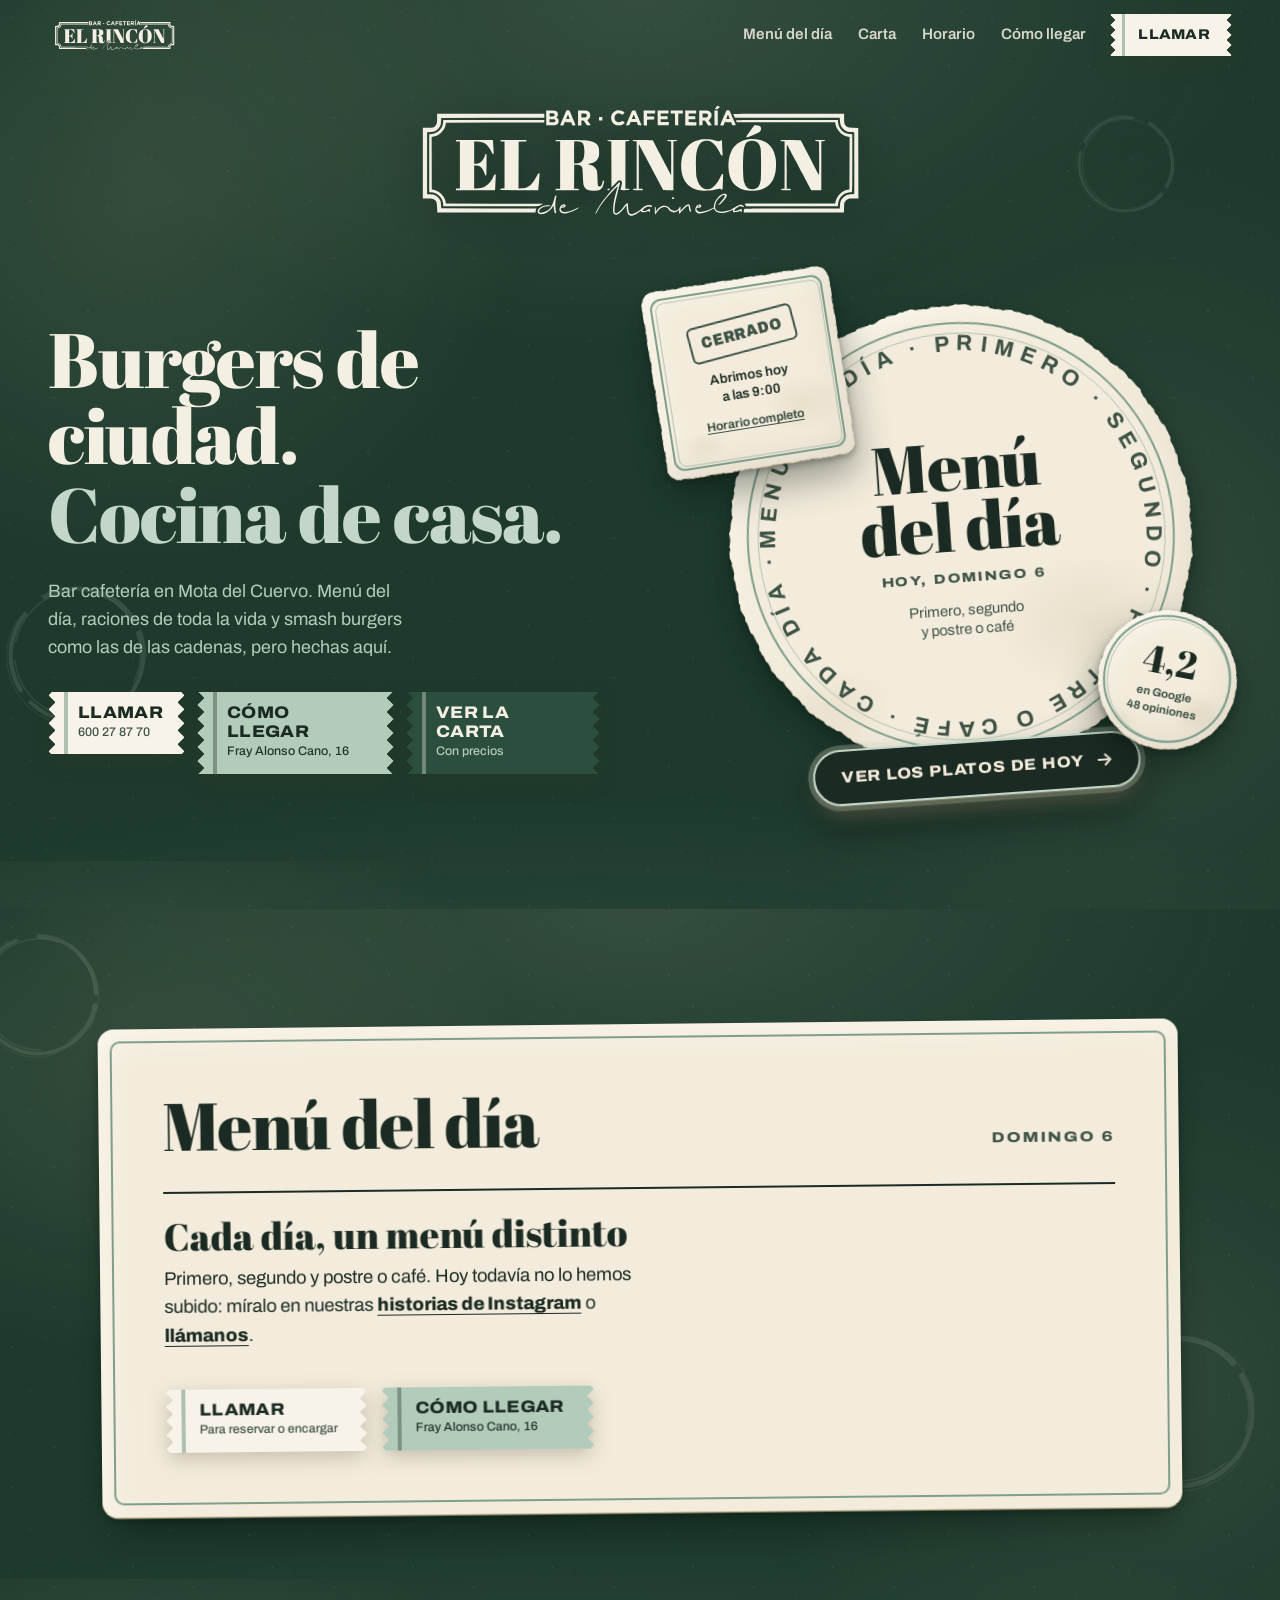
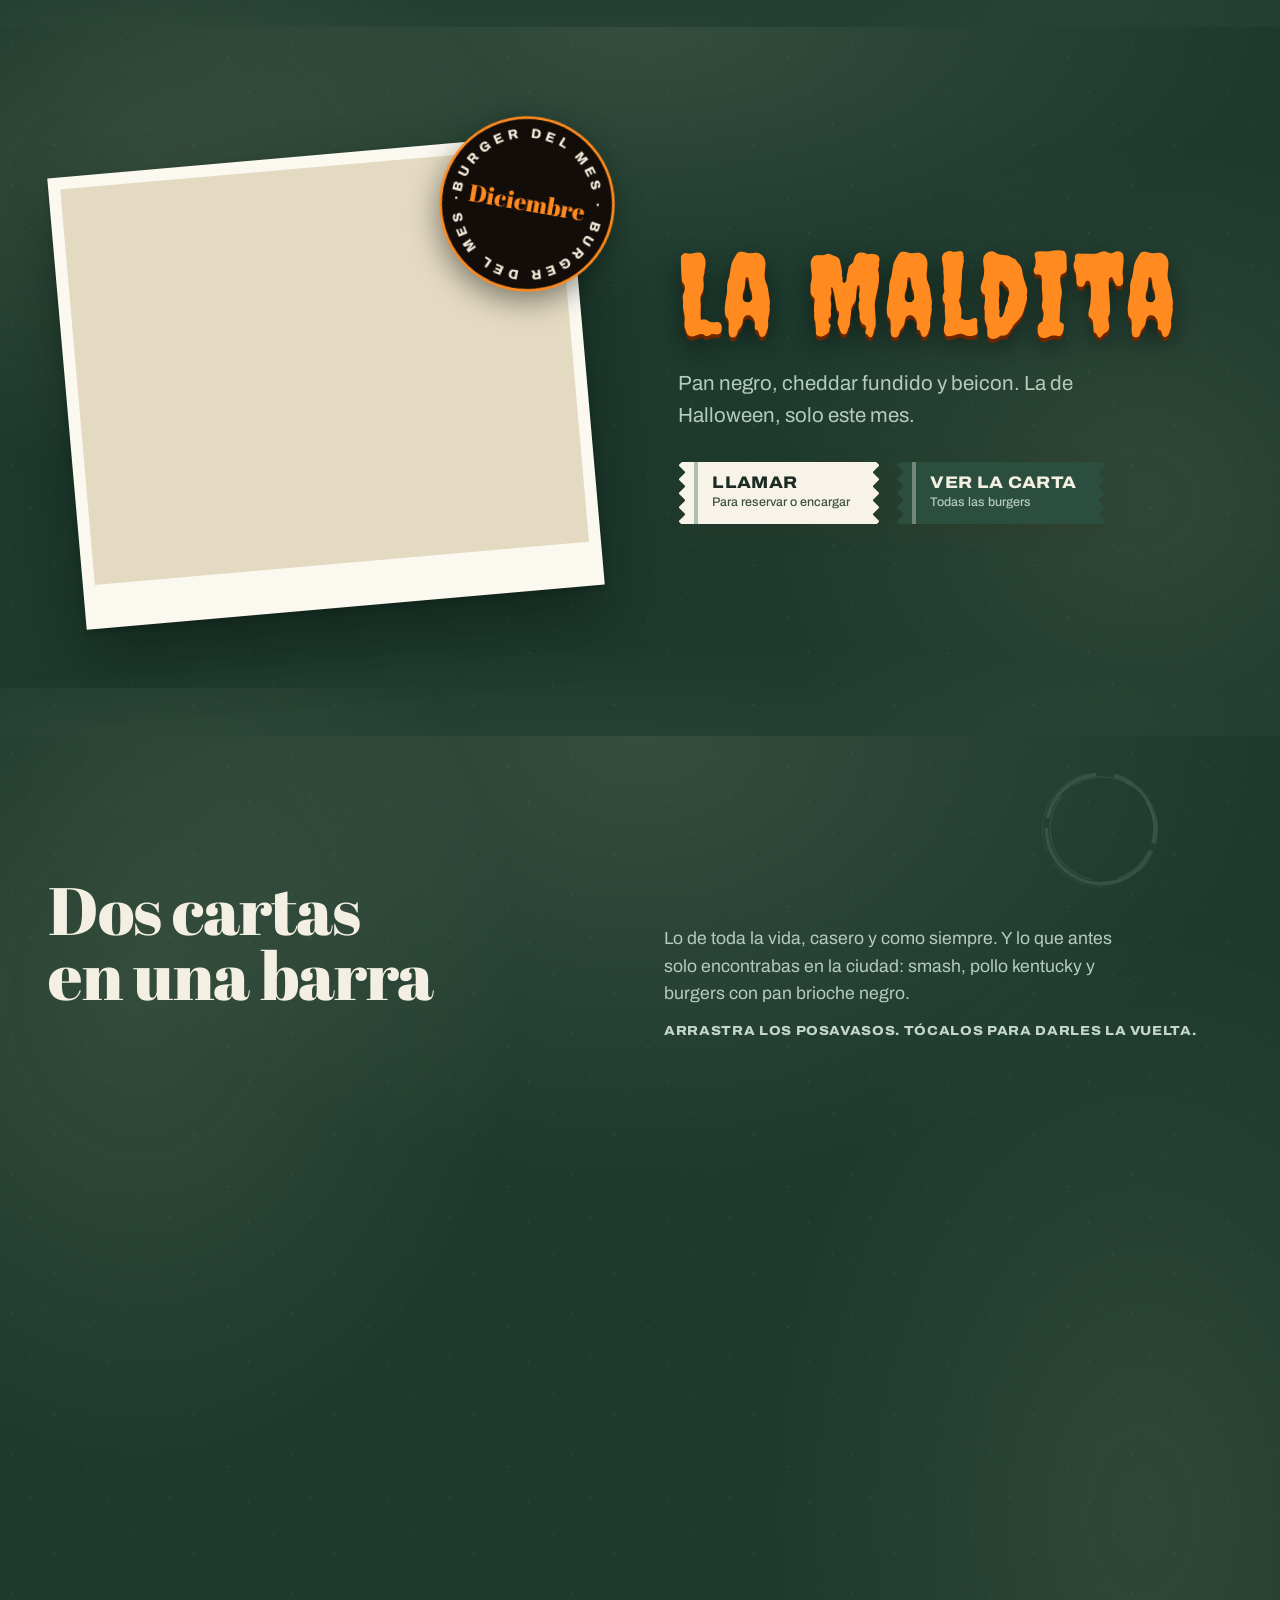
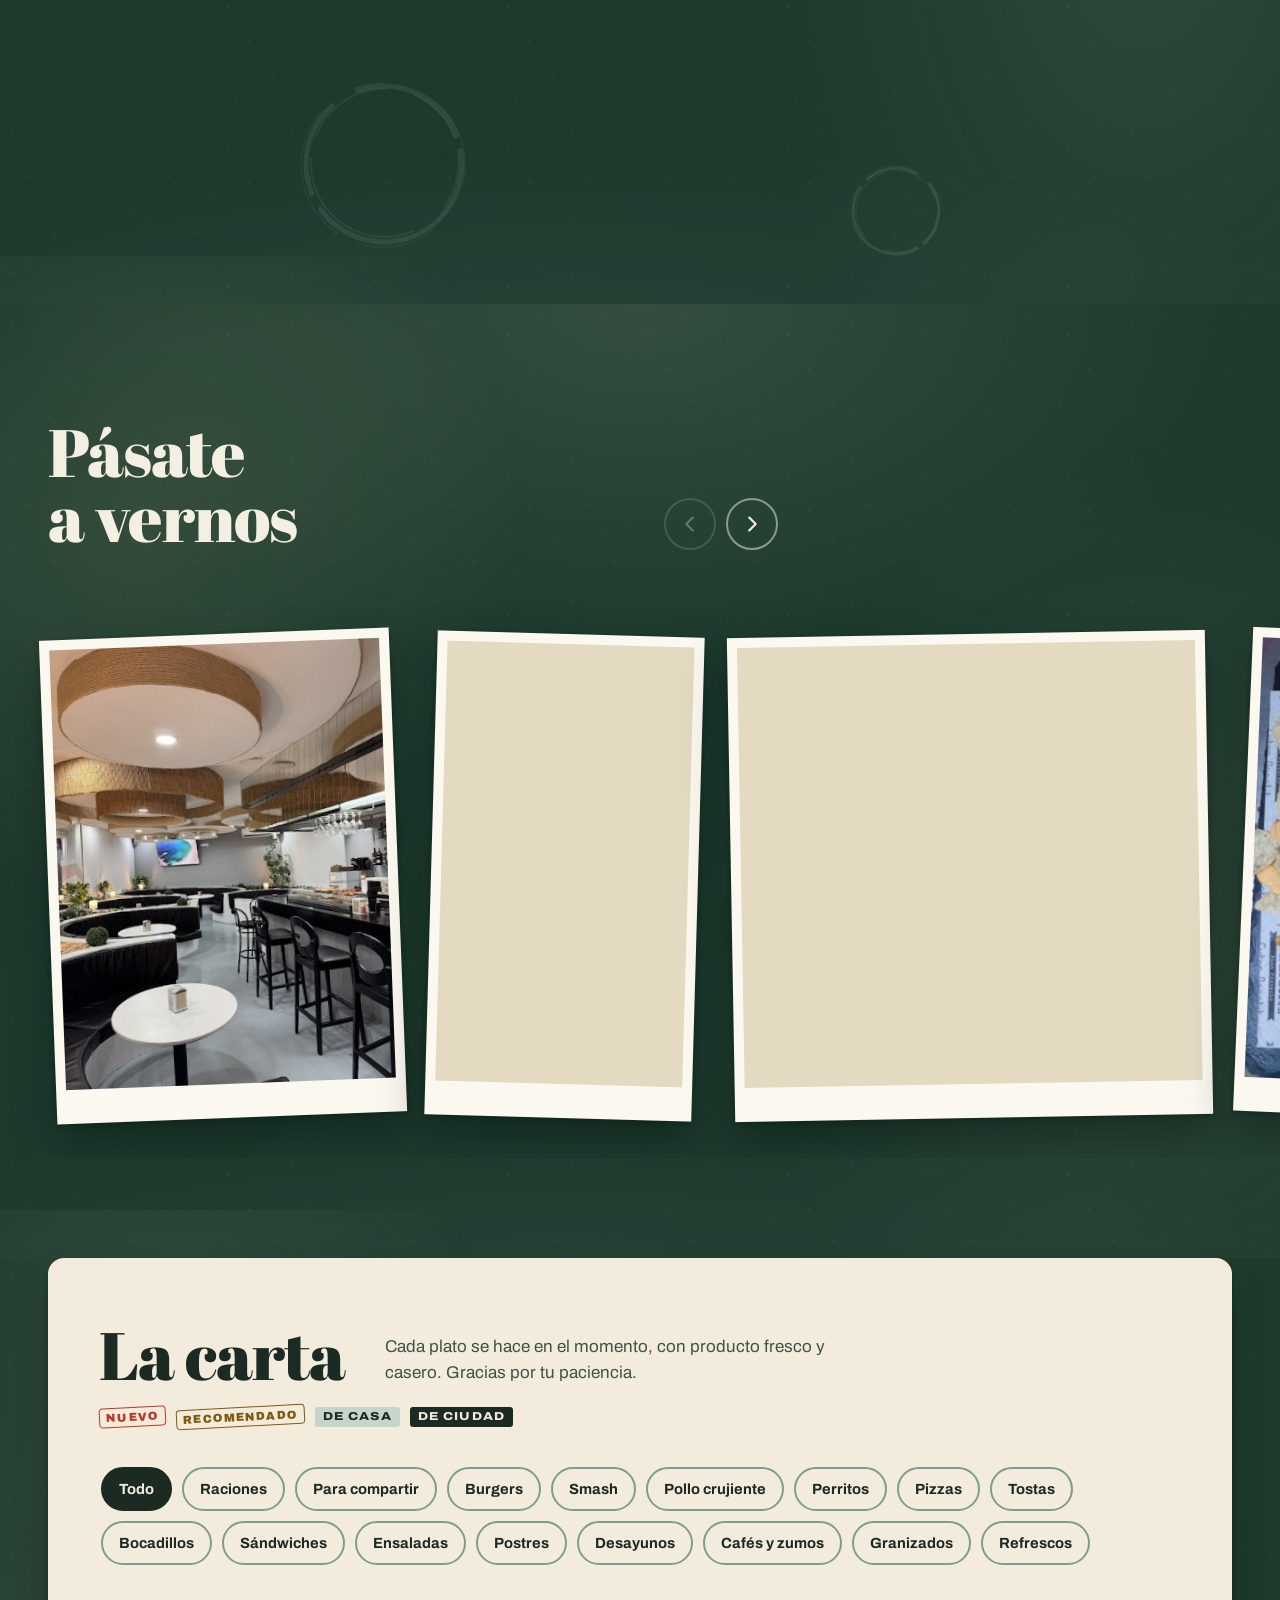
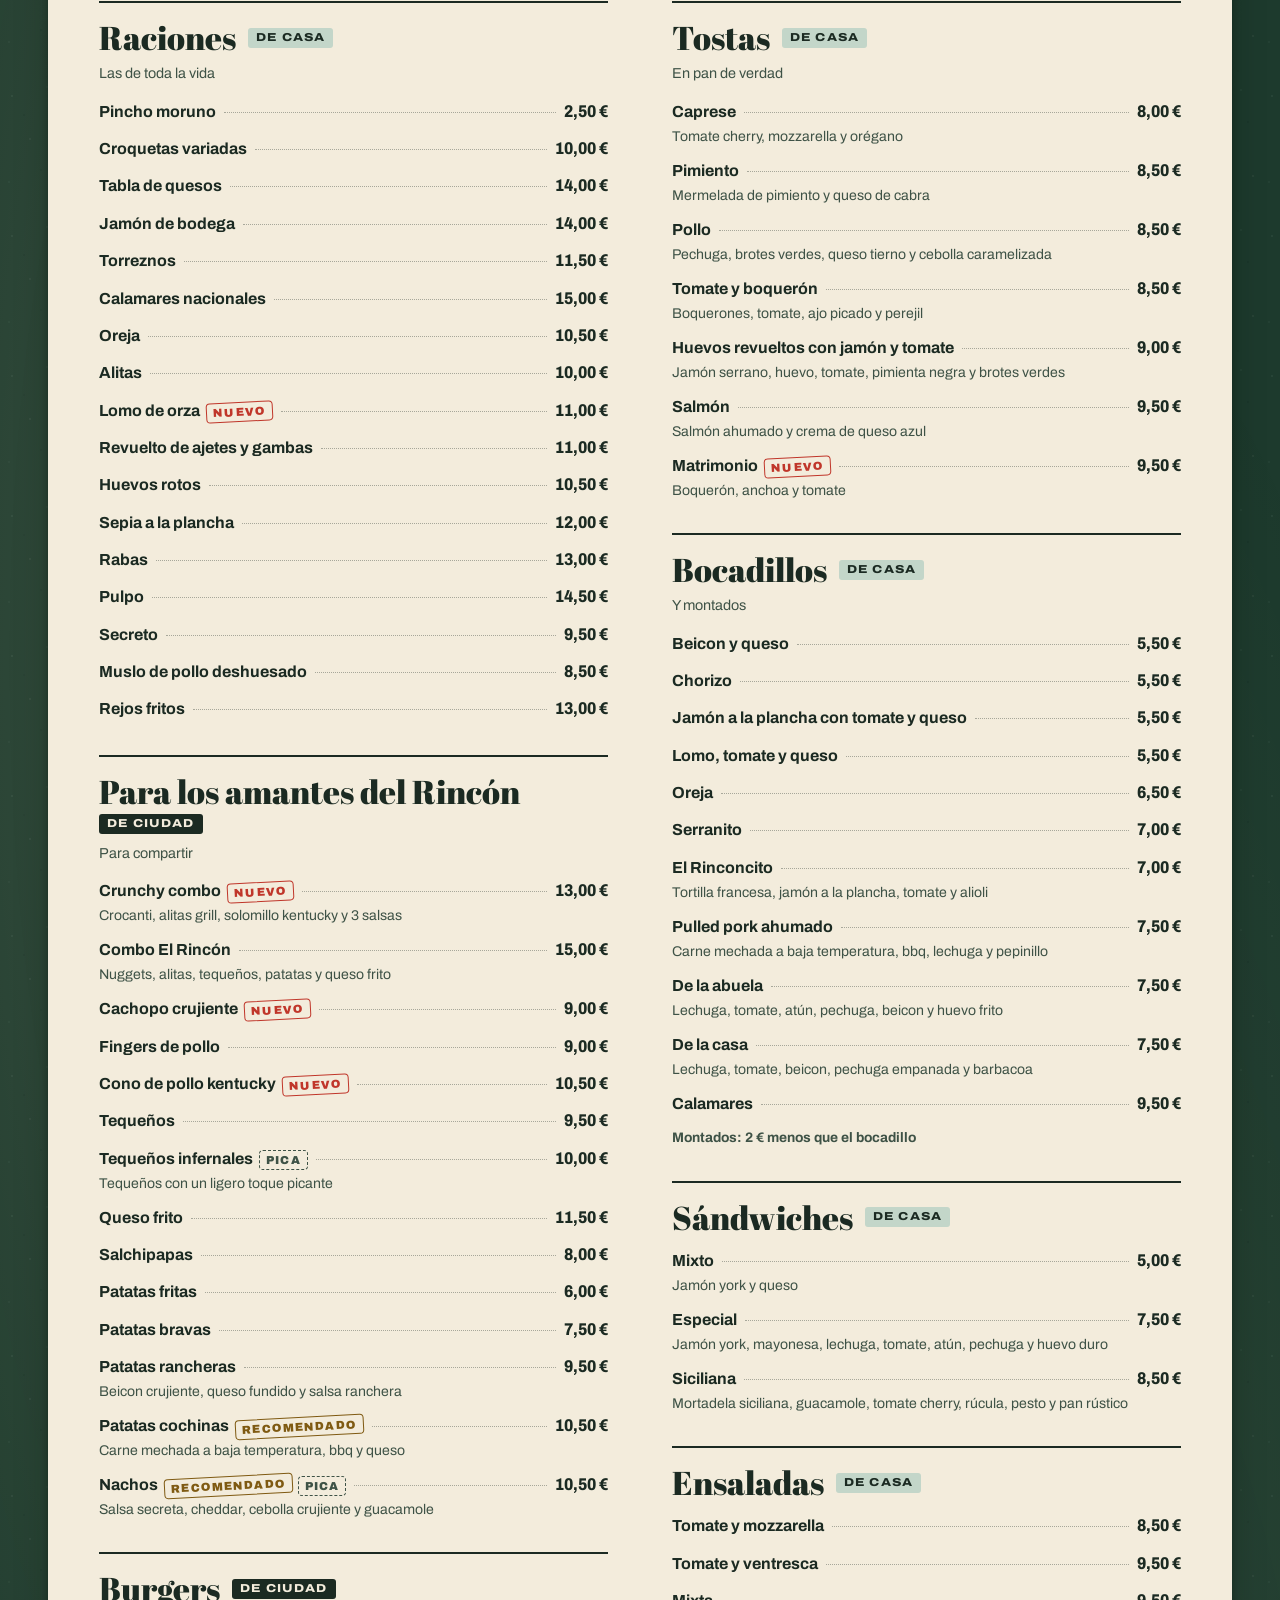
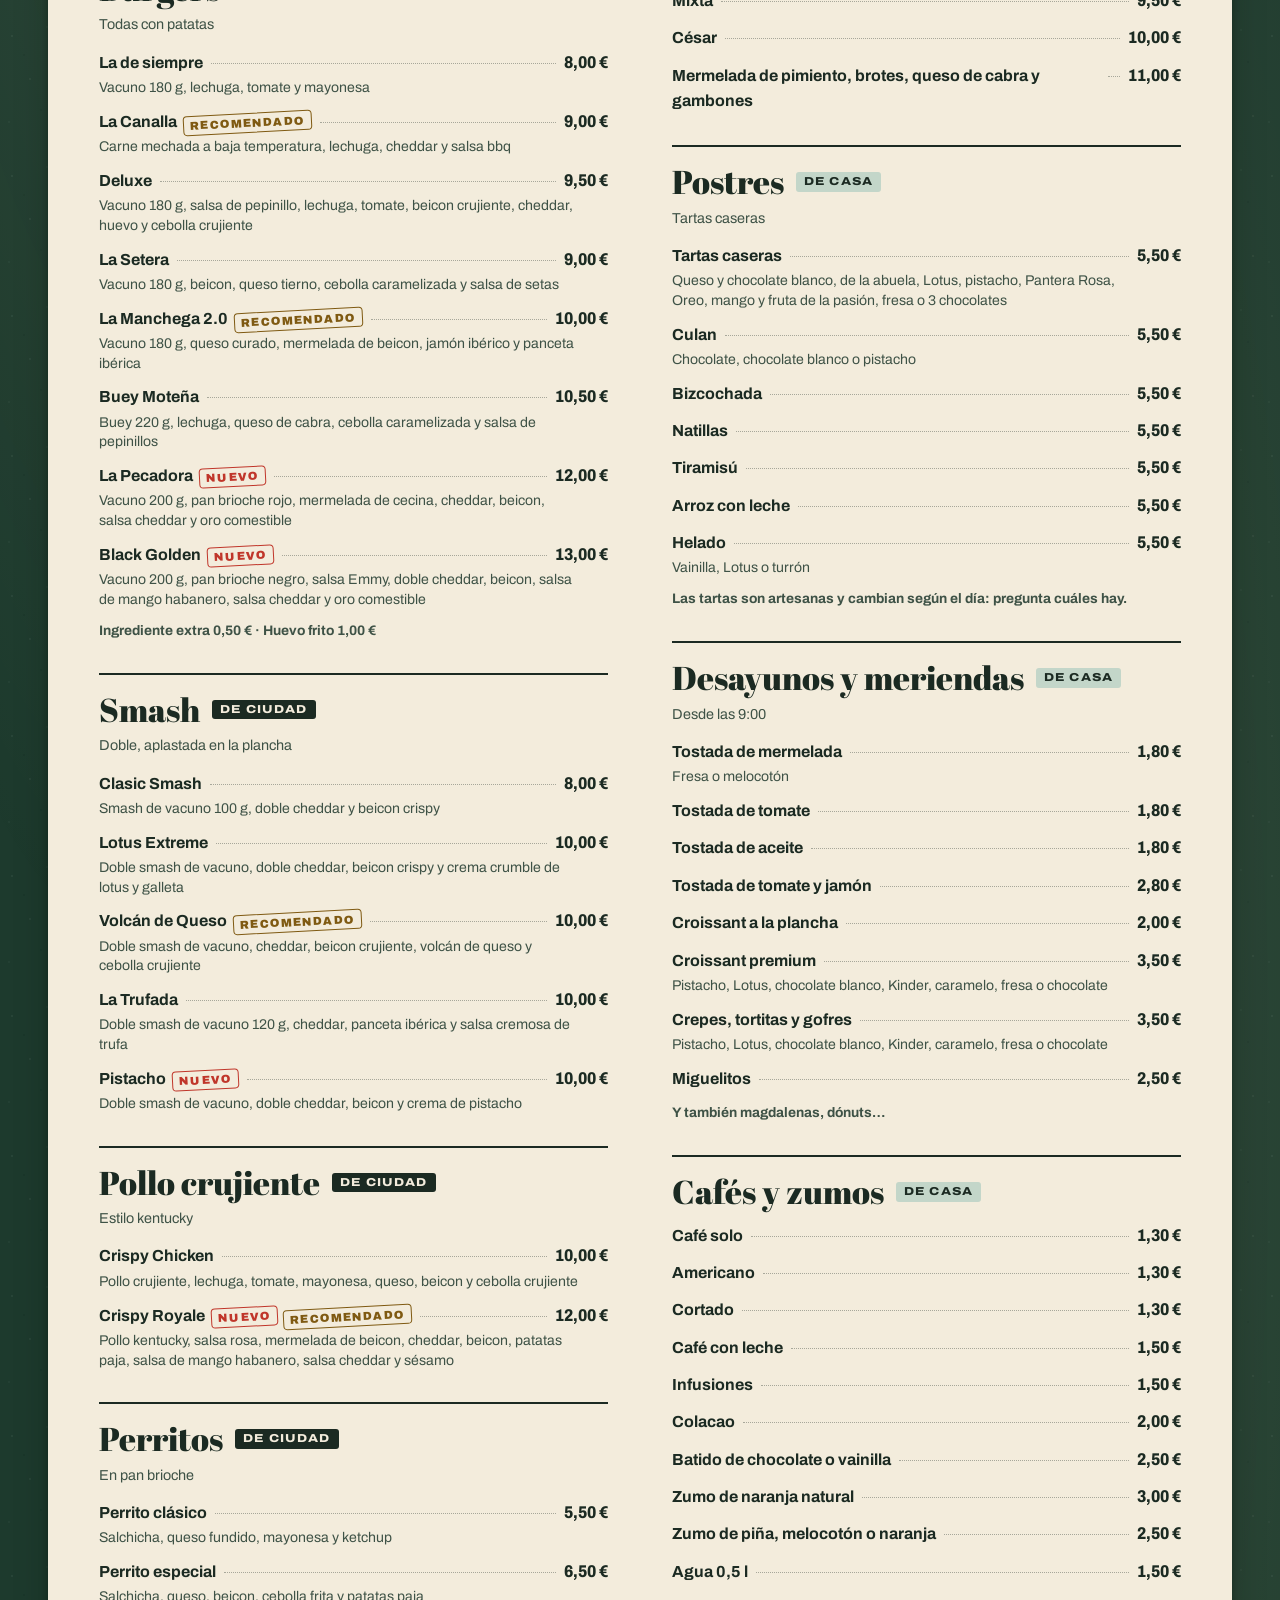
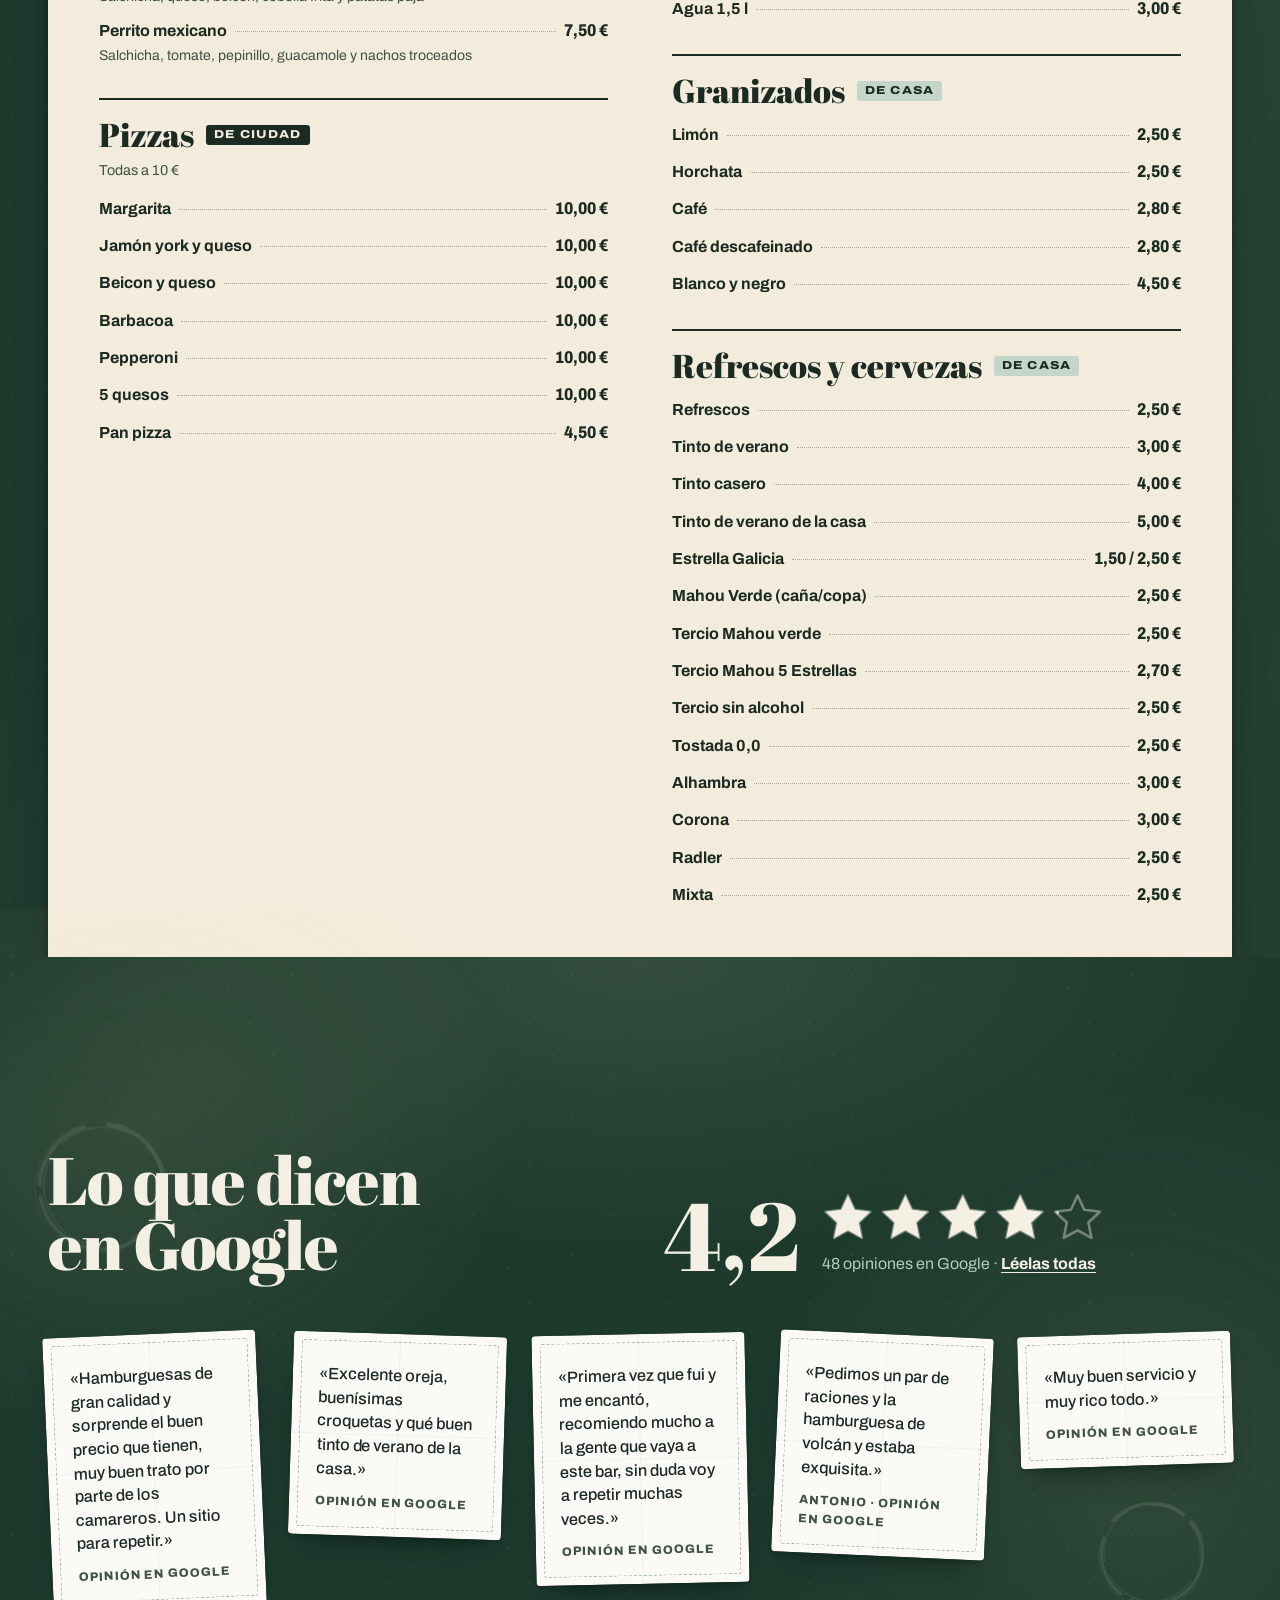
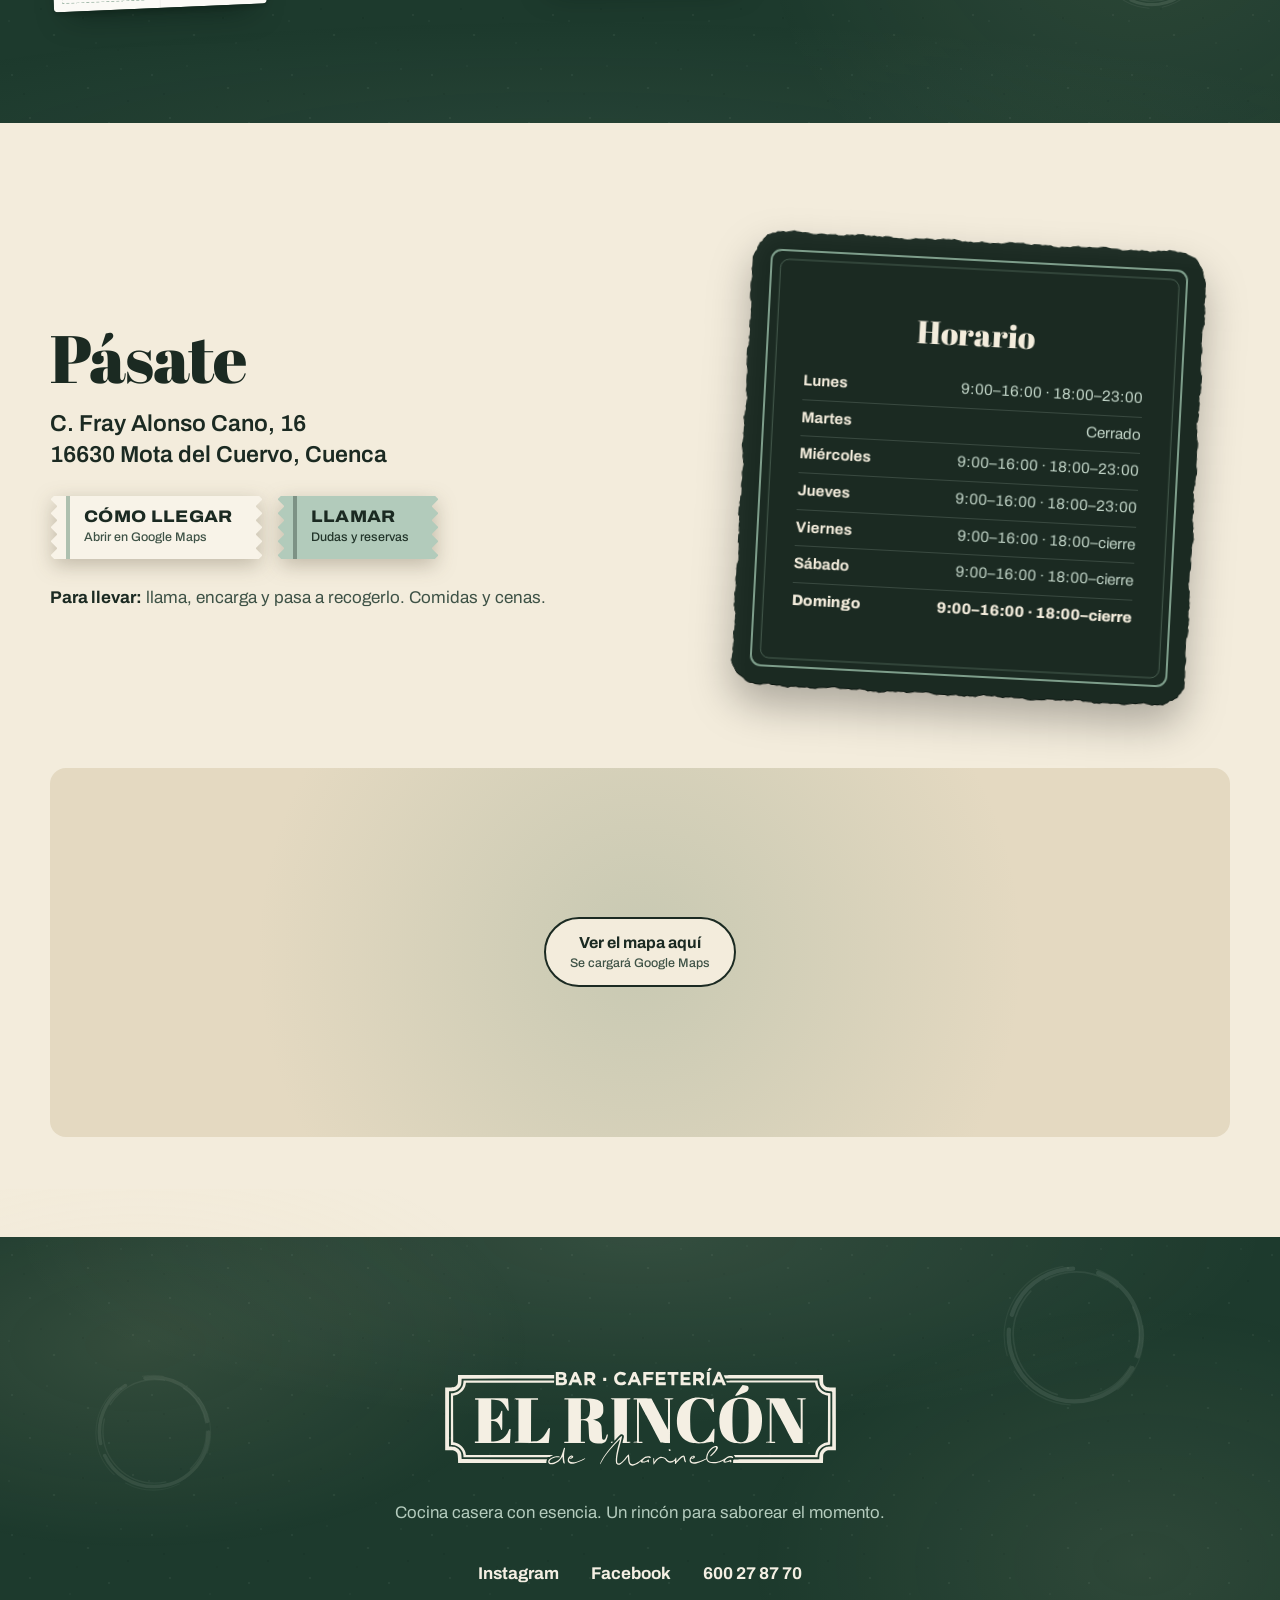
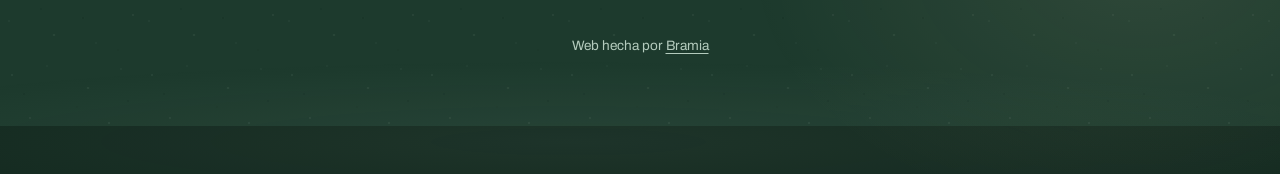
==== index.html @ a7c16660 "Dominio elrincondemarinela.com: CNAME, canónica, vista previa, robots y sitemap Co-Authored-By: Clau" ====
<!doctype html>
<html lang="es">
<head>
  <meta charset="utf-8">
  <meta name="viewport" content="width=device-width, initial-scale=1, viewport-fit=cover">
  <title>El Rincón de Marinela · Bar Cafetería en Mota del Cuervo</title>
  <meta name="description" content="Bar cafetería en Mota del Cuervo. Menú del día, desayunos, raciones de toda la vida y smash burgers. Calle Fray Alonso Cano, 16. Tel. 600 27 87 70.">
  <meta name="theme-color" content="#1d3a2d">
  <link rel="canonical" href="https://elrincondemarinela.com/">
  <link rel="icon" href="assets/favicon.svg" type="image/svg+xml">

  <meta property="og:type" content="website">
  <meta property="og:locale" content="es_ES">
  <meta property="og:title" content="El Rincón de Marinela · Mota del Cuervo">
  <meta property="og:description" content="Burgers de ciudad, cocina de casa. Menú del día, raciones, smash burgers y tartas caseras.">
  <meta property="og:url" content="https://elrincondemarinela.com/">
  <meta property="og:image" content="https://elrincondemarinela.com/assets/og.png">
  <meta property="og:image:width" content="1200">
  <meta property="og:image:height" content="630">
  <meta name="twitter:card" content="summary_large_image">

  <link rel="preconnect" href="https://fonts.googleapis.com">
  <link rel="preconnect" href="https://fonts.gstatic.com" crossorigin>
  <link rel="stylesheet" href="https://fonts.googleapis.com/css2?family=Abril+Fatface&family=Archivo:wdth,wght@62..125,300..900&display=swap">
  <link rel="stylesheet" href="css/styles.css?v=19">

  <script type="application/ld+json">
  {
    "@context": "https://schema.org",
    "@type": "BarOrPub",
    "name": "El Rincón de Marinela",
    "description": "Bar cafetería con menú del día, raciones, burgers smash y tartas caseras.",
    "telephone": "+34 600 27 87 70",
    "servesCuisine": ["Española", "Hamburguesas", "Tapas"],
    "priceRange": "€",
    "address": {
      "@type": "PostalAddress",
      "streetAddress": "C. Fray Alonso Cano, 16",
      "postalCode": "16630",
      "addressLocality": "Mota del Cuervo",
      "addressRegion": "Cuenca",
      "addressCountry": "ES"
    },
    "geo": { "@type": "GeoCoordinates", "latitude": 39.5011279, "longitude": -2.8700383 },
    "openingHoursSpecification": [
      { "@type": "OpeningHoursSpecification", "dayOfWeek": ["Monday", "Wednesday", "Thursday"], "opens": "09:00", "closes": "16:00" },
      { "@type": "OpeningHoursSpecification", "dayOfWeek": ["Monday", "Wednesday", "Thursday"], "opens": "18:00", "closes": "23:00" },
      { "@type": "OpeningHoursSpecification", "dayOfWeek": ["Friday", "Saturday", "Sunday"], "opens": "09:00", "closes": "16:00" }
    ],
    "sameAs": [
      "https://www.instagram.com/elrincondemarinela/",
      "https://www.facebook.com/p/El-Rinc%C3%B3n-de-Marinela-61578650065252/"
    ]
  }
  </script>
</head>
<body>
  <a class="skip" href="#menu-hoy">Saltar al menú del día</a>

  <header class="top" data-top>
    <a class="top__logo" href="#inicio" aria-label="El Rincón de Marinela, inicio">
      <img src="assets/logo-blanco.svg" alt="" width="160" height="48">
    </a>
    <nav class="top__nav" aria-label="Secciones">
      <a href="#menu-hoy">Menú del día</a>
      <a href="#carta">Carta</a>
      <a href="#visita">Horario</a>
      <a href="#visita" data-maps>Cómo llegar</a>
    </nav>
    <span class="sachet-wrap"><a class="sachet sachet--small" href="tel:+34600278770">
      <span class="sachet__label">Llamar</span>
    </a></span>
  </header>

  <main>
    <!-- La barra: primera pantalla -->
    <section class="hero counter" id="inicio" aria-labelledby="hero-title">
      <div class="hero__sign">
        <img class="hero__logo" src="assets/logo-blanco.svg" alt="Bar · Cafetería El Rincón de Marinela" width="1600" height="480">
      </div>

      <div class="hero__grid">
        <div class="hero__copy">
          <h1 id="hero-title" class="hero__title">
            <span class="line">Burgers de ciudad.</span>
            <span class="line">Cocina de casa.</span>
          </h1>
          <p class="hero__lead">
            Bar cafetería en Mota del Cuervo. Menú del día, raciones de toda la vida
            y smash burgers como las de las cadenas, pero hechas aquí.
          </p>
          <div class="hero__actions">
            <span class="sachet-wrap"><a class="sachet" href="tel:+34600278770">
              <span class="sachet__label">Llamar</span>
              <span class="sachet__small">600 27 87 70</span>
            </a></span>
            <span class="sachet-wrap"><a class="sachet sachet--sage" href="#" data-maps target="_blank" rel="noopener">
              <span class="sachet__label">Cómo llegar</span>
              <span class="sachet__small">Fray Alonso Cano, 16</span>
            </a></span>
            <span class="sachet-wrap"><a class="sachet sachet--ghost" href="#carta">
              <span class="sachet__label">Ver la carta</span>
              <span class="sachet__small">Con precios</span>
            </a></span>
          </div>
        </div>

        <div class="hero__table">
          <!-- Posavasos del menú del día -->
          <article class="coaster coaster--menu coaster--round" id="menu" data-coaster data-drop="hero" aria-labelledby="menu-title">
            <div class="coaster__inner">
              <div class="face face--front">
                <svg class="rim" viewBox="0 0 200 200" aria-hidden="true">
                  <defs><path id="rim-menu" d="M100,100 m-79,0 a79,79 0 1,1 158,0 a79,79 0 1,1 -158,0"/></defs>
                  <text><textPath href="#rim-menu" textLength="492">MENÚ DEL DÍA · PRIMERO · SEGUNDO · POSTRE O CAFÉ · CADA DÍA ·</textPath></text>
                </svg>
                <div class="face__body">
                  <h2 class="menu__title" id="menu-title">Menú<br>del día</h2>
                  <p class="menu__day" data-today>Hoy</p>
                  <p class="menu__price" data-menu-price hidden></p>
                  <p class="menu__inc">Primero, segundo y postre o café</p>
                </div>
              </div>
              <div class="face face--back" aria-live="polite">
                <div class="face__body face__body--list" data-menu-back>
                  <p class="menu__loading">Cargando el menú de hoy…</p>
                </div>
              </div>
            </div>
            <button class="coaster__turn" type="button" data-flip aria-pressed="false" aria-controls="menu">
              <span data-flip-label>Ver los platos de hoy</span>
              <svg class="coaster__turn-arrow" viewBox="0 0 24 24" aria-hidden="true"><path d="M5 12h13M13 6l6 6-6 6"/></svg>
            </button>
          </article>

          <!-- Posavasos cuadrado: horario -->
          <aside class="coaster coaster--square coaster--hours" data-coaster data-drop="hero" aria-label="Horario de hoy">
            <div class="coaster__inner">
              <div class="face face--front">
                <div class="face__body">
                  <p class="hours__stamp" data-open-stamp>—</p>
                  <p class="hours__today" data-open-detail></p>
                  <a class="hours__link" href="#visita">Horario completo</a>
                </div>
              </div>
            </div>
          </aside>

          <!-- Posavasos pequeño: Google -->
          <aside class="coaster coaster--round coaster--small coaster--google" data-coaster data-drop="hero" aria-label="Valoración en Google">
            <div class="coaster__inner">
              <div class="face face--front">
                <div class="face__body">
                  <p class="google__score">4,2</p>
                  <p class="google__label">en Google<br>48 opiniones</p>
                </div>
              </div>
            </div>
          </aside>
        </div>
      </div>
    </section>

    <!-- Menú del día completo -->
    <section class="hoy counter" id="menu-hoy" aria-labelledby="hoy-title">
      <div class="hoy__sheet">
        <div class="hoy__head">
          <h2 id="hoy-title" class="section-title section-title--ink" data-reveal="words">Menú del día</h2>
          <p class="hoy__date" data-hoy-date>Hoy</p>
        </div>
        <div class="hoy__body" data-hoy-body aria-live="polite">
          <p class="hoy__empty">Cargando el menú de hoy…</p>
        </div>
        <div class="hoy__foot">
          <div class="hoy__price coaster coaster--round" data-hoy-price hidden>
            <div class="coaster__inner">
              <div class="face face--front">
                <div class="face__body">
                  <p class="hoy__price-num" data-hoy-price-num></p>
                  <p class="hoy__price-inc" data-hoy-note>Postre o café incluido</p>
                </div>
              </div>
            </div>
          </div>
          <div class="hoy__actions">
            <span class="sachet-wrap"><a class="sachet" href="tel:+34600278770">
              <span class="sachet__label">Llamar</span>
              <span class="sachet__small">Para reservar o encargar</span>
            </a></span>
            <span class="sachet-wrap"><a class="sachet sachet--sage" href="#" data-maps target="_blank" rel="noopener">
              <span class="sachet__label">Cómo llegar</span>
              <span class="sachet__small">Fray Alonso Cano, 16</span>
            </a></span>
          </div>
        </div>
      </div>
    </section>

    <!-- Burger del mes (se rellena desde js/data.js; si no hay, no se muestra) -->
    <section class="bdm counter" id="burger-del-mes" aria-labelledby="bdm-title" data-bdm hidden>
      <div class="bdm__grid">
        <div class="bdm__photo">
          <figure class="bdm__print"><img data-bdm-img alt="" decoding="async"></figure>
          <svg class="bdm__seal" viewBox="0 0 200 200" aria-hidden="true">
            <defs><path id="bdm-ring" d="M100,100 m-74,0 a74,74 0 1,1 148,0 a74,74 0 1,1 -148,0"/></defs>
            <circle cx="100" cy="100" r="96"/>
            <text><textPath href="#bdm-ring" textLength="462" data-bdm-ring>BURGER DEL MES · BURGER DEL MES · </textPath></text>
            <text class="bdm__seal-month" x="100" y="108" text-anchor="middle" data-bdm-month></text>
          </svg>
        </div>
        <div class="bdm__copy">
          <h2 class="bdm__name" id="bdm-title"><span class="sr-only">Burger del mes: </span><span data-bdm-name></span></h2>
          <p class="bdm__desc" data-bdm-desc></p>
          <p class="bdm__price" data-bdm-price></p>
          <div class="bdm__actions">
            <span class="sachet-wrap"><a class="sachet" href="tel:+34600278770">
              <span class="sachet__label">Llamar</span>
              <span class="sachet__small">Para reservar o encargar</span>
            </a></span>
            <span class="sachet-wrap"><a class="sachet sachet--ghost" href="#carta" data-bdm-carta>
              <span class="sachet__label">Ver la carta</span>
              <span class="sachet__small">Todas las burgers</span>
            </a></span>
          </div>
        </div>
      </div>
    </section>

    <!-- En la barra: las dos cartas -->
    <section class="barra counter" id="barra" aria-labelledby="barra-title">
      <div class="section-head">
        <h2 id="barra-title" data-reveal="words" class="section-title">Dos cartas<br>en una barra</h2>
        <p class="section-lead" data-reveal="fade">
          Lo de toda la vida, casero y como siempre. Y lo que antes solo
          encontrabas en la ciudad: smash, pollo kentucky y burgers con pan brioche negro.
        </p>
        <p class="barra__hint" data-hint data-reveal="type">Arrastra los posavasos. Tócalos para darles la vuelta.</p>
      </div>
      <div class="barra__field" data-field></div>
    </section>

    <!-- Fotos: una tira de fotos sobre la barra -->
    <section class="fotos counter" aria-labelledby="fotos-title">
      <div class="section-head">
        <h2 id="fotos-title" data-reveal="words" class="section-title">Pásate<br>a vernos</h2>
        <div class="fotos__nav">
          
          <div class="fotos__btns">
            <button class="fotos__btn" type="button" data-fotos-prev aria-label="Foto anterior">
              <svg viewBox="0 0 24 24" aria-hidden="true"><path d="M15 5l-7 7 7 7"/></svg>
            </button>
            <button class="fotos__btn" type="button" data-fotos-next aria-label="Foto siguiente">
              <svg viewBox="0 0 24 24" aria-hidden="true"><path d="M9 5l7 7-7 7"/></svg>
            </button>
          </div>
        </div>
      </div>
      <div class="fotos__track" data-fotos tabindex="0" role="region" aria-label="Fotos del bar, desliza para ver más"></div>
    </section>

    <!-- La carta -->
    <div class="carta-zone counter">
    <section class="carta" id="carta" aria-labelledby="carta-title">
      <div class="carta__head">
        <h2 id="carta-title" data-reveal="words" class="section-title section-title--ink">La carta</h2>
        <p class="carta__lead" data-reveal="fade">Cada plato se hace en el momento, con producto fresco y casero. Gracias por tu paciencia.</p>
        <p class="carta__legend">
          <span class="tag tag--nuevo">Nuevo</span>
          <span class="tag tag--reco">Recomendado</span>
          <span class="ticket ticket--casa">De casa</span>
          <span class="ticket ticket--ciudad">De ciudad</span>
        </p>
      </div>
      <nav class="rack" aria-label="Categorías de la carta" data-rack>
        <div class="rack__track" data-rack-track></div>
      </nav>
      <div class="carta__list" data-carta></div>
    </section>
    </div>

    <!-- Opiniones -->
    <section class="opiniones counter" aria-labelledby="op-title">
      <div class="section-head">
        <h2 id="op-title" data-reveal="words" class="section-title">Lo que dicen<br>en Google</h2>
        <div class="rating" role="img" aria-label="4,2 sobre 5 estrellas en Google, 48 opiniones" data-rating style="--pct: 84%">
          <p class="rating__score" aria-hidden="true">4,2</p>
          <div class="rating__side">
            <div class="rating__stars" aria-hidden="true">
              <svg class="rating__row rating__row--empty" viewBox="0 0 130 24"><use href="#estrellas"/></svg>
              <svg class="rating__row rating__row--full" viewBox="0 0 130 24"><use href="#estrellas"/></svg>
            </div>
            <p class="rating__text">48 opiniones en Google ·
              <a class="link-light" href="https://maps.app.goo.gl/gHz9aJYzG9bYYPPh6" target="_blank" rel="noopener">Léelas todas</a>
            </p>
          </div>
        </div>
        <svg width="0" height="0" style="position:absolute" aria-hidden="true">
          <defs>
            <g id="estrellas">
              <path id="estrella" d="M12 1.6l3.1 6.6 7.2.9-5.3 5 1.4 7.1L12 17.7l-6.4 3.5L7 14.1 1.7 9.1l7.2-.9z"/>
              <use href="#estrella" x="26.5"/><use href="#estrella" x="53"/><use href="#estrella" x="79.5"/><use href="#estrella" x="106"/>
            </g>
          </defs>
        </svg>
      </div>
      <div class="napkins" data-napkins></div>
    </section>

    <!-- Visita -->
    <section class="visita" id="visita" aria-labelledby="visita-title">
      <div class="visita__grid">
        <div class="visita__info">
          <h2 id="visita-title" data-reveal="words" class="section-title section-title--ink">Pásate</h2>
          <p class="visita__addr" data-reveal="fade">C. Fray Alonso Cano, 16<br>16630 Mota del Cuervo, Cuenca</p>
          <div class="visita__actions">
            <span class="sachet-wrap"><a class="sachet" href="#" data-maps target="_blank" rel="noopener">
              <span class="sachet__label">Cómo llegar</span>
              <span class="sachet__small">Abrir en Google Maps</span>
            </a></span>
            <span class="sachet-wrap"><a class="sachet sachet--sage" href="tel:+34600278770">
              <span class="sachet__label">Llamar</span>
              <span class="sachet__small">Dudas y reservas</span>
            </a></span>
          </div>
          <ul class="visita__notes">
            <li><strong>Para llevar:</strong> llama, encarga y pasa a recogerlo. Comidas y cenas.</li>          </ul>
        </div>

        <div class="coaster coaster--square coaster--timetable" data-coaster>
          <div class="coaster__inner">
            <div class="face face--front">
              <div class="face__body">
                <h3 class="timetable__title">Horario</h3>
                <table class="timetable" data-timetable>
                  <caption class="sr-only">Horario semanal</caption>
                  <tbody></tbody>
                </table>
              </div>
            </div>
          </div>
        </div>
      </div>

      <div class="mapa" data-map>
        <button class="mapa__load" type="button" data-map-load>
          <span>Ver el mapa aquí</span>
          <small>Se cargará Google Maps</small>
        </button>
      </div>
    </section>
  </main>

  <footer class="foot counter">
    <img class="foot__logo" src="assets/logo-blanco.svg" alt="El Rincón de Marinela" width="1600" height="480" loading="lazy">
    <p class="foot__tag" data-reveal="fade">Cocina casera con esencia. Un rincón para saborear el momento.</p>
    <ul class="foot__links">
      <li><a href="https://www.instagram.com/elrincondemarinela/" target="_blank" rel="noopener">Instagram</a></li>
      <li><a href="https://www.facebook.com/p/El-Rinc%C3%B3n-de-Marinela-61578650065252/" target="_blank" rel="noopener">Facebook</a></li>
      <li><a href="tel:+34600278770">600 27 87 70</a></li>
    </ul>
    <p class="foot__credit">Web hecha por <a href="https://bramia.es" target="_blank" rel="noopener">Bramia</a></p>
  </footer>

  <!-- Barra fija en el móvil -->
  <nav class="dock" aria-label="Acciones rápidas">
    <a class="dock__btn" href="tel:+34600278770">Llamar</a>
    <a class="dock__btn" href="#" data-maps target="_blank" rel="noopener">Cómo llegar</a>
    <a class="dock__btn" href="#carta">Carta</a>
  </nav>

  <script src="js/data.js?v=19"></script>
  <script src="js/app.js?v=19"></script>
</body>
</html>
---- css/styles.css ----
/* El Rincón de Marinela: la barra y sus posavasos */

:root {
  /* barra */
  --counter: #1d3a2d;
  --counter-deep: #142a20;
  --on-counter: #f4efe3;
  --on-counter-muted: #b4cbbd;

  /* cartón y tintas */
  --board: #f3ecdc;
  --board-shade: #e4d9c1;
  --board-edge: #cdbf9f;
  --ink: #1b2a22;
  --ink-soft: #3e5246;
  --sage: #7e9e8b;
  --sage-light: #c3d6c9;

  /* ley de tinta: rojo solo dice NUEVO, dorado solo dice RECOMENDADO */
  --nuevo: #c0362a;
  --reco: #7f5a12;

  --display: "Abril Fatface", "Bodoni 72", Didot, serif;
  --sans: "Archivo", system-ui, sans-serif;

  --ease-out: cubic-bezier(0.23, 1, 0.32, 1);
  --ease-flip: cubic-bezier(0.34, 1.32, 0.5, 1);

  --gutter: clamp(16px, 4vw, 48px);
  --shadow-coaster:
    0 1.5px 0 var(--board-edge),
    0 3px 6px -1px rgb(6 18 12 / 0.35),
    0 22px 40px -14px rgb(6 18 12 / 0.6);

  color-scheme: dark;
}

*, *::before, *::after { box-sizing: border-box; }

html {
  overflow-x: clip;
  scroll-behavior: smooth;
  scroll-padding-top: 84px;
  -webkit-text-size-adjust: 100%;
  scrollbar-color: var(--sage) var(--counter-deep);
}

body {
  margin: 0;
  font-family: var(--sans);
  font-size: 1.0625rem;
  line-height: 1.55;
  color: var(--on-counter);
  background: var(--counter-deep);
  -webkit-font-smoothing: antialiased;
  overflow-x: clip;
}

::selection { background: var(--sage-light); color: var(--ink); }
img { max-width: 100%; display: block; }
a { color: inherit; text-underline-offset: 0.2em; text-decoration-thickness: 1px; }

:focus-visible { outline: 3px solid var(--sage-light); outline-offset: 3px; border-radius: 6px; }
.carta :focus-visible, .visita :focus-visible { outline-color: var(--ink); }

.sr-only { position: absolute; width: 1px; height: 1px; overflow: hidden; clip: rect(0 0 0 0); white-space: nowrap; }

.skip {
  position: fixed; top: 8px; left: 8px; z-index: 100;
  padding: 10px 14px; background: var(--board); color: var(--ink);
  border-radius: 8px; transform: translateY(-160%);
  transition: transform 200ms var(--ease-out);
}
.skip:focus { transform: none; }

/* ---------- La barra: formica verde ---------- */

.counter {
  position: relative;
  background-color: var(--counter);
  background-image:
    radial-gradient(ellipse 70% 55% at 50% 0%, rgb(255 246 214 / 0.10), transparent 70%),
    url("data:image/svg+xml,%3Csvg xmlns='http://www.w3.org/2000/svg' width='140' height='140'%3E%3Cg fill='%23e8f0e9' fill-opacity='.07'%3E%3Ccircle cx='12' cy='18' r='1'/%3E%3Ccircle cx='47' cy='9' r='.7'/%3E%3Ccircle cx='88' cy='31' r='1.1'/%3E%3Ccircle cx='121' cy='12' r='.8'/%3E%3Ccircle cx='30' cy='61' r='.9'/%3E%3Ccircle cx='70' cy='77' r='.7'/%3E%3Ccircle cx='109' cy='66' r='1'/%3E%3Ccircle cx='9' cy='104' r='.8'/%3E%3Ccircle cx='54' cy='118' r='1.1'/%3E%3Ccircle cx='96' cy='126' r='.7'/%3E%3Ccircle cx='133' cy='98' r='.9'/%3E%3C/g%3E%3Cg fill='%23081a11' fill-opacity='.18'%3E%3Ccircle cx='24' cy='37' r='1'/%3E%3Ccircle cx='77' cy='50' r='.8'/%3E%3Ccircle cx='128' cy='44' r='1'/%3E%3Ccircle cx='41' cy='92' r='.9'/%3E%3Ccircle cx='83' cy='101' r='1.1'/%3E%3Ccircle cx='118' cy='133' r='.8'/%3E%3C/g%3E%3C/svg%3E");
}

/* ---------- Cabecera ---------- */

.top {
  position: fixed; inset: 0 0 auto 0; z-index: 40;
  display: flex; align-items: center; gap: 24px;
  padding: 14px var(--gutter);
  transition: background-color 300ms ease, box-shadow 300ms ease;
}
.top[data-scrolled] {
  background-color: rgb(20 42 32 / 0.9);
  backdrop-filter: blur(10px) saturate(1.2);
  -webkit-backdrop-filter: blur(10px) saturate(1.2);
  box-shadow: 0 1px 0 rgb(244 239 227 / 0.08);
}
.top__logo { opacity: 0; transform: translateY(-6px); transition: opacity 300ms ease, transform 300ms var(--ease-out); pointer-events: none; }
.top[data-scrolled] .top__logo { opacity: 1; transform: none; pointer-events: auto; }
.top__logo img { height: 40px; width: auto; }
.top__nav { display: flex; gap: 26px; margin-left: auto; font-weight: 600; font-size: 0.95rem; }
.top__nav a { text-decoration: none; opacity: 0.86; transition: opacity 160ms ease; }
.top__nav a:hover { opacity: 1; text-decoration: underline; }

/* ---------- Sobres de azúcar: los botones ---------- */

.sachet {
  --z: 7px;
  position: relative;
  display: inline-grid;
  justify-items: start;
  align-content: center;
  gap: 1px;
  min-height: 56px;
  padding: 11px 30px 12px 34px;
  color: var(--ink);
  background: #f8f3e8;
  text-decoration: none;
  -webkit-mask:
    conic-gradient(from 45deg at left, #0000, #000 1deg 89deg, #0000 90deg) left / 51% calc(var(--z) * 2) repeat-y,
    conic-gradient(from -135deg at right, #0000, #000 1deg 89deg, #0000 90deg) right / 51% calc(var(--z) * 2) repeat-y;
  mask:
    conic-gradient(from 45deg at left, #0000, #000 1deg 89deg, #0000 90deg) left / 51% calc(var(--z) * 2) repeat-y,
    conic-gradient(from -135deg at right, #0000, #000 1deg 89deg, #0000 90deg) right / 51% calc(var(--z) * 2) repeat-y;
  transition: transform 160ms var(--ease-out);
  cursor: pointer;
}
.sachet::before { content: ""; position: absolute; left: 16px; top: 0; bottom: 0; width: 4px; background: var(--stripe, rgb(126 158 139 / 0.6)); }
.sachet-wrap { filter: drop-shadow(0 8px 12px rgb(6 18 12 / 0.35)); display: inline-block; }
.sachet__label {
  font-weight: 800;
  font-size: 1.05rem;
  letter-spacing: 0.02em;
  text-transform: uppercase;
  font-variation-settings: "wdth" 112;
  line-height: 1.15;
}
.sachet__small { font-size: 0.78rem; color: var(--ink-soft); font-weight: 500; }
.sachet--sage { background: #b2cbbb; --stripe: rgb(27 42 34 / 0.35); }
.sachet--sage .sachet__small { color: #22352a; }
.sachet--ghost { background: #2c4e3f; --stripe: rgb(244 239 227 / 0.35); color: var(--on-counter); }
.sachet--ghost .sachet__small { color: var(--on-counter-muted); }
.sachet--small { --z: 5px; min-height: 42px; padding: 9px 22px 9px 28px; }
.sachet--small::before { left: 12px; width: 3px; }
.sachet--small .sachet__label { font-size: 0.88rem; }
.sachet:active { transform: scale(0.97); }
@media (hover: hover) and (pointer: fine) {
  .sachet:hover { transform: translateY(-2px) rotate(-1.2deg); }
  .sachet:active { transform: scale(0.97); }
}

/* ---------- Posavasos ---------- */

.coaster {
  position: relative;
  -webkit-tap-highlight-color: transparent;
  filter: drop-shadow(0 1.5px 0 var(--board-edge)) drop-shadow(0 3px 3px rgb(6 18 12 / 0.3)) drop-shadow(0 18px 18px rgb(6 18 12 / 0.38));
  transition: filter 240ms ease;
}
.coaster__drop { perspective: 1100px; }
.coaster__tilt { transform-style: preserve-3d; }
.coaster__inner {
  position: relative;
  width: 100%;
  aspect-ratio: 1;
  transform-style: preserve-3d;
  transition: transform 780ms var(--ease-flip);
}
.coaster.is-flipped .coaster__inner { transform: rotateY(180deg); }

.face {
  position: absolute; inset: 0;
  display: grid; place-items: center;
  backface-visibility: hidden;
  -webkit-backface-visibility: hidden;
  color: var(--ink);
  background-color: var(--board);
  box-shadow: inset -14px -18px 40px -10px rgb(0 0 0 / 0.07), inset 12px 14px 30px -12px rgb(255 253 246 / 0.9);
  -webkit-mask: url("../assets/mask-redondo.svg") center / 100% 100% no-repeat;
  mask: url("../assets/mask-redondo.svg") center / 100% 100% no-repeat;
  overflow: hidden;
}
.face--back { transform: rotateY(180deg); }
.coaster--round .face { border-radius: 50%; }
.coaster--square .face { border-radius: 16px; -webkit-mask-image: url("../assets/mask-cuadrado.svg"); mask-image: url("../assets/mask-cuadrado.svg"); }

/* anillos impresos: el color vive en el borde */
.face::before, .face::after {
  content: "";
  position: absolute;
  border-radius: inherit;
  pointer-events: none;
}
.face::before { inset: 4.5%; border: 2px solid var(--sage); }
.face::after { inset: 6.6%; border: 1px solid rgb(126 158 139 / 0.55); translate: 0.8px 0.5px; }
/* desgaste: zona rozada del cartón */
.face--front { background-image: radial-gradient(ellipse 30% 22% at 76% 70%, rgb(205 191 159 / 0.28), transparent 70%), radial-gradient(ellipse 18% 12% at 22% 84%, rgb(205 191 159 / 0.2), transparent 70%); }
.face__body .ticket { margin-top: 7px; }
.coaster--square .face::before { border-radius: 11px; }
.coaster--square .face::after { border-radius: 9px; }
.coaster[data-origen="ciudad"] .face::before { border-color: var(--ink); border-width: 3px; }

.face__body {
  position: relative;
  z-index: 1;
  display: grid;
  justify-items: center;
  text-align: center;
  padding: 18%;
  gap: 4px;
}

.rim {
  position: absolute; inset: 0;
  width: 100%; height: 100%;
  fill: var(--ink-soft);
  font-family: var(--sans);
  font-size: 9.4px;
  font-weight: 700;
  letter-spacing: 0.06em;
  transform: rotate(var(--rim, 0deg));
  pointer-events: none;
}

.coaster__turn {
  position: absolute;
  left: 50%; bottom: -20px;
  z-index: 3;
  translate: -50% 0;
  font: 800 0.82rem/1 var(--sans);
  font-variation-settings: "wdth" 110;
  letter-spacing: 0.05em;
  text-transform: uppercase;
  color: var(--ink);
  background: var(--sage-light);
  border: 0;
  border-radius: 999px;
  padding: 12px 18px;
  min-height: 44px;
  white-space: nowrap;
  cursor: pointer;
  box-shadow: 0 8px 18px -6px rgb(6 18 12 / 0.6);
  transition: transform 160ms var(--ease-out), background-color 200ms ease;
}
.coaster__turn:active { transform: scale(0.97); }
@media (hover: hover) and (pointer: fine) { .coaster__turn:hover { background: #d6e5da; } }

/* ---------- Primera pantalla ---------- */

.hero {
  min-height: 100svh;
  padding: 88px var(--gutter) 80px;
  display: grid;
  align-content: start;
  gap: clamp(16px, 2.5vw, 34px);
  overflow: hidden;
}
.hero__sign { display: grid; place-items: center; }
.hero__logo { width: clamp(250px, 38vw, 580px); height: auto; filter: drop-shadow(0 6px 18px rgb(0 0 0 / 0.35)); }
.hero__grid {
  display: grid;
  grid-template-columns: minmax(0, 1fr) minmax(0, 1.05fr);
  align-items: center;
  gap: clamp(24px, 4vw, 64px);
  max-width: 1280px;
  width: 100%;
  margin: 0 auto;
}
.hero__title {
  margin: 0;
  font-family: var(--display);
  font-weight: 400;
  font-size: clamp(2.7rem, 6vw, 5.6rem);
  line-height: 0.98;
  letter-spacing: -0.015em;
}
.hero__title .line { display: block; padding-bottom: 0.06em; }
.hero__title .line + .line { color: var(--sage-light); }
.hero__lead { margin: 22px 0 0; max-width: 36ch; font-size: clamp(1.05rem, 1.4vw, 1.2rem); color: var(--on-counter-muted); }
.hero__actions { display: flex; flex-wrap: wrap; gap: 14px 16px; margin-top: 30px; }
@media (min-width: 1200px) { .hero__actions { flex-wrap: nowrap; gap: 12px; } .hero__actions .sachet { padding-inline: 30px 22px; } }

.hero__table { position: relative; min-height: clamp(470px, 44vw, 620px); }
.coaster--menu {
  position: absolute;
  width: min(470px, 82%);
  left: 50%; top: 48%;
  translate: -46% -50%;
  rotate: -4deg;
  z-index: 2;
}
.coaster--hours { position: absolute; width: clamp(150px, 15vw, 196px); left: 0; top: 2%; rotate: -9deg; z-index: 3; }
.coaster--google { position: absolute; width: clamp(116px, 11vw, 150px); right: -1%; bottom: 14%; rotate: 11deg; z-index: 3; }

.menu__day { margin-top: 8px !important; }
.menu__day {
  margin: 0;
  font-weight: 800;
  font-size: 0.82rem;
  letter-spacing: 0.14em;
  text-transform: uppercase;
  font-variation-settings: "wdth" 120;
  color: var(--ink-soft);
}
.menu__title {
  margin: 2px 0 0;
  font-family: var(--display);
  font-weight: 400;
  font-size: clamp(2.6rem, 5.2vw, 4.3rem);
  line-height: 0.92;
  letter-spacing: -0.01em;
}
.menu__price { margin: 10px 0 0; font-weight: 900; font-size: 1.5rem; font-variation-settings: "wdth" 80; font-variant-numeric: tabular-nums; }
.menu__inc { margin: 8px 0 0; font-size: 0.92rem; color: var(--ink-soft); max-width: 22ch; line-height: 1.35; text-wrap: balance; }

.face__body--list { padding: 16% 17%; align-content: center; gap: 1px; width: 100%; }
.menu__group {
  margin: 7px 0 2px;
  font-weight: 800;
  font-size: max(0.7em, 0.66rem);
  letter-spacing: 0.16em;
  text-transform: uppercase;
  color: #4f735f;
  font-variation-settings: "wdth" 120;
}
.face__body--list { font-size: calc(clamp(0.84rem, 1.15vw, 0.98rem) * var(--fit, 1)); }
.menu__dishes { margin: 0; display: grid; gap: 1px; }
.menu__dish { font-weight: 600; font-size: 1em; line-height: 1.32; }
.is-inline .menu__dishes { display: block; line-height: 1.38; text-wrap: balance; }
.is-inline .menu__dish { display: inline; }
.face__body--list.is-scroll {
  max-height: 76%;
  overflow-y: auto;
  overscroll-behavior: contain;
  scrollbar-width: none;
  align-content: start;
  padding-block: 18px;
  -webkit-mask: linear-gradient(transparent, #000 14%, #000 86%, transparent);
  mask: linear-gradient(transparent, #000 14%, #000 86%, transparent);
}
.face__body--list.is-scroll::-webkit-scrollbar { display: none; }
.is-inline .menu__dish + .menu__dish::before { content: " · "; color: var(--sage); font-weight: 800; }
.menu__foot { margin: 8px 0 0; font-size: max(0.82em, 0.72rem); color: var(--ink-soft); }
.menu__empty { margin: 0; font-size: 0.98rem; line-height: 1.4; max-width: 23ch; }
.menu__empty strong { display: block; font-family: var(--display); font-weight: 400; font-size: 1.7rem; line-height: 1; margin-bottom: 8px; }
.menu__empty a { font-weight: 800; }
.menu__loading { margin: 0; color: var(--ink-soft); }

.hours__stamp {
  margin: 0;
  font-weight: 900;
  font-size: 1rem;
  letter-spacing: 0.06em;
  text-transform: uppercase;
  font-variation-settings: "wdth" 90;
  padding: 4px 10px;
  border: 2.5px solid currentColor;
  border-radius: 6px;
  rotate: -6deg;
}
.hours__stamp[data-state="open"] { color: #2c6646; }
.hours__stamp[data-state="closed"] { color: var(--ink-soft); }
.hours__today { margin: 10px 0 0; font-size: 0.84rem; line-height: 1.34; text-wrap: balance; font-weight: 600; }
.hours__link { margin-top: 6px; font-size: 0.76rem; font-weight: 700; color: var(--ink-soft); }
.coaster--hours .face__body { padding: 15%; }

.google__score { margin: 0; font-family: var(--display); font-size: clamp(2rem, 3vw, 2.6rem); line-height: 1; }
.google__label { margin: 4px 0 0; font-size: 0.72rem; line-height: 1.32; font-weight: 700; color: var(--ink-soft); }
.coaster--small .face__body { padding: 14%; }

/* ---------- Secciones sobre la barra ---------- */

.section-head {
  max-width: 1280px;
  margin: 0 auto;
  display: grid;
  grid-template-columns: minmax(0, 1fr) minmax(0, 1fr);
  gap: 14px 48px;
  align-items: end;
}
.section-title {
  margin: 0;
  font-family: var(--display);
  font-weight: 400;
  font-size: clamp(2.4rem, 5.2vw, 4.6rem);
  line-height: 0.98;
  letter-spacing: -0.015em;
}
.section-title--ink { color: var(--ink); }
.section-lead { margin: 0; max-width: 46ch; color: var(--on-counter-muted); font-size: 1.1rem; }
.link-light { color: var(--on-counter); font-weight: 700; }

.barra { padding: clamp(80px, 11vw, 150px) var(--gutter) clamp(70px, 9vw, 120px); }
.barra__hint {
  grid-column: 2;
  margin: 0;
  font-size: 0.82rem;
  font-weight: 800;
  letter-spacing: 0.05em;
  text-transform: uppercase;
  color: var(--sage-light);
  font-variation-settings: "wdth" 110;
}
.barra__field {
  position: relative;
  max-width: 1280px;
  margin: clamp(32px, 5vw, 56px) auto 0;
  height: clamp(620px, 54vw, 720px);
}
.barra__field .coaster {
  position: absolute;
  width: clamp(200px, 19vw, 250px);
  touch-action: none;
  cursor: grab;
  user-select: none;
  -webkit-user-select: none;
}
.barra__field .coaster.is-dragging { cursor: grabbing; z-index: 30; }
.barra__field .coaster.is-dragging { filter: drop-shadow(0 1.5px 0 var(--board-edge)) drop-shadow(0 8px 8px rgb(6 18 12 / 0.3)) drop-shadow(0 40px 34px rgb(6 18 12 / 0.5)); }
.coaster__hit {
  position: absolute; inset: 0; z-index: 2;
  border: 0; padding: 0; margin: 0;
  background: transparent;
  border-radius: 50%;
  cursor: inherit;
}
.coaster--square .coaster__hit { border-radius: 16px; }
.coaster .pc__link {
  position: absolute; left: 50%; bottom: 17%; z-index: 3;
  translate: -50% 0;
  padding: 8px 12px;
  white-space: nowrap;
  opacity: 0; pointer-events: none;
  transition: opacity 200ms ease;
}
.coaster.is-flipped .pc__link { opacity: 1; pointer-events: auto; transition-delay: 380ms; }
.barra__field .face--back .face__body { padding-bottom: 26%; }

.pc__title { margin: 0; font-family: var(--display); font-weight: 400; font-size: clamp(1.7rem, 2.4vw, 2.1rem); line-height: 0.95; }
.pc__from {
  margin: 6px 0 0;
  font-weight: 800;
  font-size: 0.8rem;
  letter-spacing: 0.08em;
  text-transform: uppercase;
  font-variation-settings: "wdth" 115;
  font-variant-numeric: tabular-nums;
  color: var(--ink-soft);
}
.pc__back { margin: 0; font-size: 0.9rem; line-height: 1.35; font-weight: 500; }
.pc__link { margin-top: 8px; font-weight: 800; font-size: 0.78rem; letter-spacing: 0.06em; text-transform: uppercase; color: var(--ink); }
.pc__photo { position: absolute; inset: 0; width: 100%; height: 100%; object-fit: cover; }
.has-photo .face--front .face__body { align-self: end; gap: 0; margin-bottom: 11%; padding: 5px 12px 6px; background: var(--board); border-radius: 8px; box-shadow: 0 4px 10px -4px rgb(6 18 12 / 0.4); }
.has-photo .face--front .ticket { display: none; }
.has-photo .face--front .pc__title { font-size: clamp(1.15rem, 1.5vw, 1.35rem); }
.has-photo .face--front .pc__from { margin-top: 2px; font-size: 0.68rem; }
.has-photo .face--front .rim { display: none; }

/* tickets de origen */
.ticket {
  display: inline-block;
  font-weight: 800;
  font-size: 0.72rem;
  letter-spacing: 0.1em;
  text-transform: uppercase;
  font-variation-settings: "wdth" 118;
  padding: 3px 8px;
  border-radius: 3px;
  line-height: 1.2;
}
.ticket--casa { color: var(--ink); background: var(--sage-light); }
.ticket--ciudad { color: var(--board); background: var(--ink); }

/* sellos: ley de tinta */
.tag {
  display: inline-block;
  font-weight: 900;
  font-size: 0.72rem;
  letter-spacing: 0.1em;
  text-transform: uppercase;
  padding: 2px 6px;
  border: 1.5px solid currentColor;
  border-radius: 4px;
  rotate: -3deg;
  line-height: 1.25;
  vertical-align: 0.15em;
  white-space: nowrap;
}
.tag--nuevo { color: var(--nuevo); }
.tag--reco { color: var(--reco); }
.tag--pica { color: var(--ink-soft); border-style: dashed; rotate: 0deg; }

/* ---------- La carta: la hoja sobre la barra ---------- */

.carta-zone { padding: 0 var(--gutter); }
.carta {
  position: relative;
  z-index: 2;
  max-width: 1320px;
  margin: 0 auto;
  padding: clamp(36px, 5vw, 72px) clamp(20px, 4vw, 64px) clamp(40px, 6vw, 80px);
  color: var(--ink);
  background-color: var(--board);
  border-radius: 16px;
  box-shadow: var(--shadow-coaster);
}
.carta__head { display: grid; grid-template-columns: auto 1fr; gap: 10px 40px; align-items: end; }
.carta__lead { margin: 0; max-width: 44ch; color: var(--ink-soft); }
.carta__legend { grid-column: 1 / -1; display: flex; flex-wrap: wrap; gap: 10px; margin: 10px 0 0; align-items: center; }

.rack {
  position: sticky;
  top: 66px;
  z-index: 5;
  margin: 26px calc(clamp(20px, 4vw, 64px) * -1) 0;
  padding: 8px clamp(20px, 4vw, 64px) 0;
  background: linear-gradient(180deg, var(--board) 80%, rgb(243 236 220 / 0));
}
.rack__track { display: flex; gap: 10px; overflow-x: auto; scrollbar-width: none; padding: 6px 2px 14px; scroll-snap-type: x proximity; }
.rack__track::-webkit-scrollbar { display: none; }
@media (min-width: 961px) { .rack__track { flex-wrap: wrap; overflow: visible; } }
@media (max-width: 960px) { .rack__track { -webkit-mask: linear-gradient(90deg, #000 85%, transparent); mask: linear-gradient(90deg, #000 85%, transparent); } }
.chip {
  flex: none;
  scroll-snap-align: start;
  font: 700 0.92rem/1 var(--sans);
  color: var(--ink);
  background: transparent;
  border: 2px solid var(--sage);
  border-radius: 999px;
  padding: 11px 16px;
  min-height: 44px;
  cursor: pointer;
  transition: background-color 200ms ease, color 200ms ease, border-color 200ms ease, transform 160ms var(--ease-out);
}
.chip:active { transform: scale(0.96); }
.chip[aria-pressed="true"] { background: var(--ink); border-color: var(--ink); color: var(--board); }
@media (hover: hover) and (pointer: fine) { .chip:hover:not([aria-pressed="true"]) { background: rgb(126 158 139 / 0.18); } }

.carta__list { margin-top: 22px; columns: 2 380px; column-gap: clamp(32px, 5vw, 72px); }
.cat {
  break-inside: avoid;
  padding: 18px 0 32px;
  border-top: 2px solid var(--ink);
  transition: opacity 360ms var(--ease-out), filter 360ms var(--ease-out);
}
.carta[data-active] .cat:not(.is-active) { opacity: 0.22; filter: saturate(0.4); }
.cat__head { display: flex; flex-wrap: wrap; align-items: center; gap: 6px 12px; }
.cat__title { margin: 0; font-family: var(--display); font-weight: 400; font-size: clamp(1.8rem, 2.6vw, 2.3rem); line-height: 1; }
.cat__sub { width: 100%; margin: 2px 0 0; font-size: 0.9rem; color: var(--ink-soft); }
.cat__note { margin: 10px 0 0; font-size: 0.86rem; font-weight: 700; color: var(--ink-soft); }
.cat__items { list-style: none; margin: 14px 0 0; padding: 0; display: grid; gap: 11px; }
.dish__row { display: flex; align-items: baseline; gap: 8px; }
.dish__name { font-weight: 700; font-size: 1rem; }
.dish__tags { display: inline-flex; gap: 5px; margin-left: 6px; }
.dish__dots { flex: 1; min-width: 12px; border-bottom: 1.5px dotted rgb(27 42 34 / 0.35); translate: 0 -4px; }
.dish__price { font-weight: 800; font-variant-numeric: tabular-nums; font-variation-settings: "wdth" 85; white-space: nowrap; }
.dish__desc { margin: 2px 0 0; font-size: 0.88rem; color: var(--ink-soft); line-height: 1.4; max-width: 60ch; }

/* ---------- Opiniones: servilletas ---------- */

.opiniones { margin-top: -60px; padding: clamp(130px, 15vw, 190px) var(--gutter) clamp(70px, 9vw, 120px); }
.napkins {
  max-width: 1280px;
  margin: clamp(32px, 5vw, 56px) auto 0;
  display: grid;
  grid-template-columns: repeat(auto-fit, minmax(min(100%, 210px), 1fr));
  gap: clamp(18px, 2.5vw, 30px);
  align-items: start;
}
.napkin {
  position: relative;
  margin: 0;
  padding: 30px 26px 24px;
  color: var(--ink);
  background:
    linear-gradient(90deg, transparent calc(50% - 1px), rgb(0 0 0 / 0.045) 50%, transparent calc(50% + 1px)),
    linear-gradient(0deg, transparent calc(50% - 1px), rgb(0 0 0 / 0.04) 50%, transparent calc(50% + 1px)),
    #fbfaf6;
  border-radius: 4px;
  box-shadow: 0 2px 4px rgb(6 18 12 / 0.25), 0 18px 30px -16px rgb(6 18 12 / 0.55);
  rotate: var(--r, 0deg);
}
.napkin::before { content: ""; position: absolute; inset: 8px; border: 1px dashed rgb(126 158 139 / 0.7); border-radius: 2px; pointer-events: none; }
.napkin blockquote { margin: 0; font-size: 1.02rem; line-height: 1.45; font-weight: 500; }
.napkin figcaption { margin-top: 12px; font-size: 0.76rem; font-weight: 800; letter-spacing: 0.08em; text-transform: uppercase; color: var(--ink-soft); }
.napkin__stars { display: flex; gap: 3px; margin-bottom: 10px; color: var(--ink); }
.napkin__stars svg { width: 14px; height: 14px; }

/* ---------- Visita ---------- */

.visita { position: relative; color: var(--ink); background: var(--board); padding: clamp(70px, 9vw, 120px) var(--gutter) clamp(60px, 8vw, 100px); }
.visita__grid {
  max-width: 1180px;
  margin: 0 auto;
  display: grid;
  grid-template-columns: minmax(0, 1fr) minmax(0, 0.9fr);
  gap: clamp(40px, 6vw, 96px);
  align-items: center;
}
.visita__addr { margin: 18px 0 0; font-size: clamp(1.15rem, 1.8vw, 1.45rem); font-weight: 600; line-height: 1.35; }
.visita__actions { display: flex; flex-wrap: wrap; gap: 14px; margin-top: 26px; }
.visita .sachet::before { content: ""; position: absolute; left: 16px; top: 0; bottom: 0; width: 4px; background: var(--stripe, rgb(126 158 139 / 0.6)); }
.sachet-wrap { filter: drop-shadow(0 6px 10px rgb(60 50 30 / 0.28)); }
.visita__notes { margin: 26px 0 0; padding: 0; list-style: none; display: grid; gap: 8px; color: var(--ink-soft); }
.visita__notes strong { color: var(--ink); }

.coaster--timetable { width: min(100%, 460px); justify-self: center; rotate: 3deg; }
.coaster--timetable { filter: drop-shadow(0 1.5px 0 #0c1611) drop-shadow(0 20px 20px rgb(0 0 0 / 0.28)); }
.coaster--timetable .face { background: var(--ink); color: var(--board); box-shadow: inset 12px 14px 30px -12px rgb(255 255 255 / 0.06); }
.coaster--timetable .face::after { border-color: rgb(126 158 139 / 0.45); }
.coaster--timetable .face__body { padding: 13%; width: 100%; }
.timetable__title { margin: 0 0 10px; font-family: var(--display); font-weight: 400; font-size: 2rem; }
.timetable { width: 100%; border-collapse: collapse; font-size: 0.95rem; font-variant-numeric: tabular-nums; }
.timetable th { text-align: left; font-weight: 700; padding: 6px 0; }
.timetable td { text-align: right; padding: 6px 0; color: var(--sage-light); }
.timetable tr + tr { border-top: 1px solid rgb(195 214 201 / 0.18); }
.timetable tr.is-today th, .timetable tr.is-today td { color: var(--board); font-weight: 800; }

.mapa {
  max-width: 1180px;
  margin: clamp(40px, 6vw, 70px) auto 0;
  aspect-ratio: 16 / 5;
  border-radius: 16px;
  overflow: hidden;
  background: radial-gradient(circle at 50% 50%, rgb(126 158 139 / 0.28), transparent 62%), var(--board-shade);
  display: grid;
  place-items: center;
}
.mapa iframe { width: 100%; height: 100%; border: 0; display: block; }
.mapa__load {
  display: grid; gap: 4px; justify-items: center;
  font: 700 1rem/1.2 var(--sans);
  color: var(--ink);
  background: var(--board);
  border: 2px solid var(--ink);
  border-radius: 999px;
  padding: 14px 24px;
  cursor: pointer;
  transition: transform 160ms var(--ease-out), background-color 200ms ease;
}
.mapa__load small { font-weight: 500; font-size: 0.78rem; color: var(--ink-soft); }
.mapa__load:active { transform: scale(0.97); }
@media (hover: hover) and (pointer: fine) { .mapa__load:hover { background: #fffdf6; } }

/* ---------- Pie ---------- */

.foot { padding: clamp(70px, 9vw, 120px) var(--gutter) 70px; display: grid; justify-items: center; text-align: center; gap: 18px; }
.foot__logo { width: clamp(240px, 34vw, 500px); height: auto; }
.foot__tag { margin: 0; color: var(--on-counter-muted); font-size: 1.05rem; }
.foot__links { display: flex; flex-wrap: wrap; justify-content: center; gap: 10px 28px; list-style: none; margin: 8px 0 0; padding: 0; font-weight: 700; }
.foot__links a { text-decoration: none; display: inline-block; padding: 8px 2px; }
.foot__links a:hover { text-decoration: underline; }
.foot__credit { margin: 22px 0 0; font-size: 0.85rem; color: var(--on-counter-muted); }

.dock { display: none; }

/* ---------- Movimiento reducido ---------- */

@media (prefers-reduced-motion: reduce) {
  html { scroll-behavior: auto; }
  .coaster__inner { transition: none; }
  .coaster .face { transition: opacity 240ms ease; }
  .coaster.is-flipped .coaster__inner { transform: none; }
  .coaster .face--back { transform: none; opacity: 0; }
  .coaster.is-flipped .face--front { opacity: 0; }
  .coaster.is-flipped .face--back { opacity: 1; }
}

/* ---------- Responsive ---------- */

@media (max-width: 960px) {
  .hero__grid { grid-template-columns: 1fr; }
  .hero__copy { display: contents; }
  .hero__title { order: 1; text-align: center; }
  .hero__table { order: 2; min-height: 0; display: grid; grid-template-columns: 1fr 1fr; gap: 26px 18px; padding: 6px 0 10px; }
  .hero__lead { order: 3; margin: 4px auto 0; text-align: center; }
  .hero__actions { order: 4; justify-content: center; margin-top: 6px; }
  .coaster--menu { position: relative; grid-column: 1 / -1; width: min(420px, 86vw); left: auto; top: auto; translate: none; justify-self: center; margin-bottom: 22px; }
  .coaster--hours { position: relative; width: min(170px, 40vw); left: auto; top: auto; justify-self: end; }
  .coaster--google { position: relative; width: min(136px, 32vw); right: auto; bottom: auto; justify-self: start; align-self: center; }
  .section-head { grid-template-columns: 1fr; }
  .barra__hint { grid-column: 1; }
  .visita__grid { grid-template-columns: 1fr; }
}

@media (max-width: 760px) {
  body { padding-bottom: calc(72px + env(safe-area-inset-bottom)); }
  .top__nav, .top > .sachet-wrap { display: none; }
  .top { padding-block: 10px; }
  .top__logo img { height: 34px; }
  .hero { padding-top: 60px; padding-bottom: 56px; }
  .hero__actions .sachet-wrap:last-child { display: none; }
  .barra__field .rim { display: none; }
  .dock__btn { text-align: center; line-height: 1.15; }
  .barra__field { height: auto; display: grid; grid-template-columns: 1fr 1fr; gap: 26px 14px; }
  .barra__field .coaster { position: relative; width: 100%; left: auto !important; top: auto !important; touch-action: manipulation; cursor: pointer; }
  .barra__field .coaster:nth-child(even) { translate: 0 22px; }
  .pc__title { font-size: 1.4rem; }
  .pc__back { font-size: 0.78rem; }
  .pc__link { font-size: 0.7rem; }
  .face__body { padding: 15%; }
  .carta-zone { padding: 0 10px; }
  .carta { border-radius: 14px; }
  .rack { top: 54px; }
  .carta__head { grid-template-columns: 1fr; }
  .mapa { aspect-ratio: 4 / 3; }
  .dock {
    position: fixed; inset: auto 0 0 0; z-index: 50;
    display: grid; grid-template-columns: repeat(3, 1fr);
    gap: 8px;
    padding: 10px 12px calc(10px + env(safe-area-inset-bottom));
    background: rgb(20 42 32 / 0.94);
    backdrop-filter: blur(10px);
    -webkit-backdrop-filter: blur(10px);
    box-shadow: 0 -1px 0 rgb(244 239 227 / 0.08);
  }
  .dock__btn {
    display: grid; place-items: center;
    min-height: 50px;
    padding: 4px;
    font-weight: 800;
    font-size: 0.84rem;
    letter-spacing: 0.04em;
    text-transform: uppercase;
    font-variation-settings: "wdth" 108;
    text-decoration: none;
    color: var(--ink);
    background: var(--board);
    border-radius: 10px;
    transition: transform 160ms var(--ease-out);
  }
  .dock__btn:first-child { background: var(--sage-light); }
  .dock__btn:active { transform: scale(0.96); }
}

/* ---------- Menú del día completo ---------- */

.hoy { padding: clamp(70px, 9vw, 120px) var(--gutter); }
.hoy__sheet {
  position: relative;
  max-width: 1080px;
  margin: 0 auto;
  padding: clamp(32px, 5vw, 64px);
  color: var(--ink);
  background-color: var(--board);
  border-radius: 16px;
  box-shadow: var(--shadow-coaster), inset 12px 14px 40px -16px rgb(255 253 246 / 0.9);
  rotate: -0.6deg;
}
.hoy__sheet::before {
  content: "";
  position: absolute; inset: 12px;
  border: 2px solid var(--sage);
  border-radius: 10px;
  pointer-events: none;
}
.hoy__head { display: flex; flex-wrap: wrap; align-items: baseline; justify-content: space-between; gap: 6px 24px; }
.hoy__date {
  margin: 0;
  font-weight: 800;
  font-size: 0.9rem;
  letter-spacing: 0.14em;
  text-transform: uppercase;
  font-variation-settings: "wdth" 120;
  color: var(--ink-soft);
}
.hoy__body {
  display: grid;
  grid-template-columns: repeat(auto-fit, minmax(min(100%, 280px), 1fr));
  gap: 8px clamp(28px, 5vw, 64px);
  margin-top: clamp(22px, 3vw, 34px);
  border-top: 2px solid var(--ink);
  padding-top: 22px;
}
.hoy__group h3 {
  margin: 0 0 10px;
  font-weight: 800;
  font-size: 0.82rem;
  letter-spacing: 0.16em;
  text-transform: uppercase;
  font-variation-settings: "wdth" 120;
  color: #4f735f;
}
.hoy__group ul { list-style: none; margin: 0; padding: 0; display: grid; gap: 10px; }
.hoy__group li {
  font-family: var(--display);
  font-size: clamp(1.35rem, 2.2vw, 1.75rem);
  line-height: 1.12;
  padding-bottom: 10px;
  border-bottom: 1.5px dotted rgb(27 42 34 / 0.3);
}
.hoy__empty { grid-column: 1 / -1; margin: 0; font-size: 1.15rem; max-width: 44ch; }
.hoy__empty strong { display: block; font-family: var(--display); font-weight: 400; font-size: clamp(1.8rem, 3vw, 2.4rem); line-height: 1.05; margin-bottom: 8px; }
.hoy__empty a { font-weight: 800; }
.hoy__foot { display: flex; flex-wrap: wrap; align-items: center; gap: 20px 32px; margin-top: clamp(26px, 4vw, 40px); }
.hoy__price { width: 150px; rotate: 8deg; flex: none; }
.hoy__price .face__body { padding: 16%; }
.hoy__price-num { margin: 0; font-weight: 900; font-size: 1.9rem; font-variation-settings: "wdth" 80; font-variant-numeric: tabular-nums; line-height: 1; }
.hoy__price-inc { margin: 6px 0 0; font-size: 0.74rem; font-weight: 700; line-height: 1.3; color: var(--ink-soft); }
.hoy__actions { display: flex; flex-wrap: wrap; gap: 14px; }
.hoy .sachet-wrap { filter: drop-shadow(0 6px 10px rgb(60 50 30 / 0.25)); }

/* posavasos del menú cuando el menú no cabe: es un botón que lleva a #menu-hoy */
.coaster--menu.is-link .coaster__inner { cursor: pointer; }

/* ---------- La barra viva: luces de bar que se mueven despacio ---------- */

.counter { isolation: isolate; overflow: clip; overflow-clip-margin: 48px; }
.counter::after {
  content: "";
  position: absolute;
  inset: -20%;
  z-index: -1;
  pointer-events: none;
  background:
    radial-gradient(closest-side at 22% 30%, rgb(255 236 190 / 0.10), transparent),
    radial-gradient(closest-side at 78% 62%, rgb(255 236 190 / 0.08), transparent),
    radial-gradient(closest-side at 46% 88%, rgb(195 214 201 / 0.06), transparent);
  animation: lamps 28s ease-in-out infinite alternate;
  will-change: transform;
}
@keyframes lamps {
  0%   { transform: translate3d(-4%, -2%, 0) scale(1); }
  50%  { transform: translate3d(3%, 3%, 0) scale(1.06); }
  100% { transform: translate3d(-2%, 4%, 0) scale(1.02); }
}

/* lámpara que sigue al ratón en la primera pantalla */
.lamp {
  position: absolute;
  left: 0; top: 0;
  width: 720px; height: 720px;
  margin: -360px 0 0 -360px;
  z-index: -1;
  pointer-events: none;
  border-radius: 50%;
  background: radial-gradient(closest-side, rgb(255 240 205 / 0.11), transparent);
  opacity: 0;
  transition: opacity 600ms ease;
}
.hero:hover .lamp { opacity: 1; }

/* marcas de vasos sobre la barra */
.stain {
  position: absolute;
  z-index: -1;
  width: var(--s, 150px);
  aspect-ratio: 1;
  pointer-events: none;
  background: url("../assets/marca-vaso.svg") center / contain no-repeat;
  opacity: 0;
  rotate: var(--r, 0deg);
  transition: opacity 1.6s ease;
}
.stain.is-in { opacity: var(--o, 0.5); }

/* ---------- Textos que aparecen ---------- */

.js [data-reveal="words"] .w { display: inline-block; overflow: clip; overflow-clip-margin: 0.12em; vertical-align: top; padding-bottom: 0.08em; margin-bottom: -0.08em; }
.js [data-reveal="words"] .w > span { display: inline-block; }

@media (prefers-reduced-motion: reduce) {
  .counter::after { animation: none; }
  .lamp { display: none; }
}
@media (max-width: 760px) {
  .hoy { padding-inline: 10px; }
  .hoy__sheet { rotate: 0deg; }
  .hoy__price { width: 128px; }
}

/* ---------- Valoración de Google ---------- */

.rating { display: flex; align-items: center; gap: 18px 22px; }
.rating__score {
  margin: 0;
  font-family: var(--display);
  font-size: clamp(3.6rem, 7.5vw, 6.6rem);
  line-height: 0.9;
  color: var(--on-counter);
  font-variant-numeric: tabular-nums;
}
.rating__side { display: grid; gap: 8px; }
.rating__stars { position: relative; width: clamp(170px, 22vw, 300px); aspect-ratio: 130 / 24; }
.rating__row { position: absolute; inset: 0; width: 100%; height: 100%; overflow: visible; }
.rating__row--empty { fill: none; stroke: rgb(244 239 227 / 0.4); stroke-width: 1.2; stroke-linejoin: round; }
.rating__row--full { fill: var(--on-counter); clip-path: inset(0 calc(100% - var(--pct)) 0 0); }
.rating__text { margin: 0; color: var(--on-counter-muted); font-size: 1rem; text-wrap: balance; }

/* ---------- Pásate a vernos: tira de fotos impresas ---------- */

.fotos { padding: clamp(70px, 9vw, 120px) 0 clamp(60px, 8vw, 100px); }
.fotos .section-head { padding-inline: var(--gutter); }
.fotos__nav { display: grid; gap: 18px; justify-items: start; }
.fotos__btns { display: flex; gap: 10px; }
.fotos__btn {
  display: grid; place-items: center;
  width: 52px; height: 52px;
  border: 2px solid rgb(244 239 227 / 0.5);
  border-radius: 50%;
  background: transparent;
  color: var(--on-counter);
  cursor: pointer;
  transition: background-color 200ms ease, border-color 200ms ease, transform 160ms var(--ease-out), opacity 200ms ease;
}
.fotos__btn svg { width: 22px; height: 22px; fill: none; stroke: currentColor; stroke-width: 2.4; stroke-linecap: round; stroke-linejoin: round; }
.fotos__btn:active { transform: scale(0.94); }
.fotos__btn:disabled { opacity: 0.3; cursor: default; }
@media (hover: hover) and (pointer: fine) { .fotos__btn:not(:disabled):hover { background: rgb(244 239 227 / 0.1); border-color: var(--on-counter); } }

.fotos__track {
  display: flex;
  align-items: center;
  gap: clamp(18px, 2.6vw, 36px);
  margin-top: clamp(32px, 5vw, 56px);
  padding: 28px max(var(--gutter), calc((100vw - 1280px) / 2)) 40px;
  overflow-x: auto;
  scroll-snap-type: x mandatory;
  scroll-padding-inline: max(var(--gutter), calc((100vw - 1280px) / 2));
  scrollbar-width: none;
  overscroll-behavior-x: contain;
}
.fotos__track::-webkit-scrollbar { display: none; }
.fotos__track.is-grabbing { cursor: grabbing; scroll-snap-type: none; }
@media (hover: hover) and (pointer: fine) { .fotos__track { cursor: grab; } }

.foto {
  flex: none;
  margin: 0;
  padding: 10px 10px 34px;
  background: #fbf8f0;
  rotate: var(--r, 0deg);
  scroll-snap-align: start;
  filter: drop-shadow(0 2px 2px rgb(6 18 12 / 0.3)) drop-shadow(0 20px 22px rgb(6 18 12 / 0.4));
  transition: rotate 400ms var(--ease-out), scale 400ms var(--ease-out);
  user-select: none;
  -webkit-user-select: none;
}
.foto img {
  display: block;
  height: clamp(300px, 36vw, 440px);
  width: auto;
  min-width: 200px;
  background: var(--board-shade);
  max-width: min(78vw, 600px);
  object-fit: cover;
  -webkit-user-drag: none;
  pointer-events: none;
}
.foto figcaption {
  display: flex; align-items: baseline; justify-content: space-between; gap: 12px;
  padding: 12px 4px 14px;
  color: var(--ink);
  font-weight: 700;
  font-size: 0.95rem;
}
.foto figcaption a { color: inherit; text-decoration: none; }
.foto figcaption a:hover { text-decoration: underline; }
.foto__price { font-weight: 800; font-variant-numeric: tabular-nums; font-variation-settings: "wdth" 85; white-space: nowrap; }
@media (hover: hover) and (pointer: fine) { .foto:hover { rotate: 0deg; scale: 1.02; } }

@media (max-width: 760px) {
  .foto img { height: 340px; max-width: 80vw; }
  .fotos__track { scroll-snap-type: x mandatory; }
  .foto { scroll-snap-align: center; }
}

@media (max-width: 760px) {
  .has-photo .face--front .face__body { margin-bottom: 8%; padding: 4px 10px 5px; }
  .has-photo .face--front .pc__title { font-size: 1.05rem; }
  .has-photo .face--front .pc__from { font-size: 0.62rem; }
}

/* ---------- Burger del mes ---------- */

.bdm { padding: clamp(80px, 10vw, 140px) var(--gutter); }
.bdm[hidden] { display: none; }
.bdm__grid {
  max-width: 1180px;
  margin: 0 auto;
  display: grid;
  grid-template-columns: minmax(0, 1fr) minmax(0, 1fr);
  align-items: center;
  gap: clamp(40px, 6vw, 96px);
}
.bdm__photo { position: relative; justify-self: center; width: min(100%, 520px); }
.bdm__print {
  margin: 0;
  padding: 12px 12px 44px;
  background: #fbf8f0;
  rotate: -3deg;
  filter: drop-shadow(0 2px 2px rgb(6 18 12 / 0.3)) drop-shadow(0 30px 30px rgb(6 18 12 / 0.45));
}
.bdm__print img { display: block; width: 100%; aspect-ratio: 5 / 4; object-fit: cover; background: var(--board-shade); }
.bdm__seal {
  position: absolute;
  right: -6%; top: -9%;
  width: clamp(130px, 15vw, 180px);
  rotate: 10deg;
  filter: drop-shadow(0 10px 14px rgb(6 18 12 / 0.45));
}
.bdm__seal circle { fill: var(--ink); stroke: var(--sage); stroke-width: 3; }
.bdm__seal text { fill: var(--board); font-family: var(--sans); font-weight: 800; font-size: 15px; letter-spacing: 0.08em; }
.bdm__seal text:first-of-type { transform-origin: 100px 100px; animation: seal-spin 22s linear infinite; }
.bdm__seal .bdm__seal-month { font-family: var(--display); font-weight: 400; font-size: 27px; letter-spacing: 0; fill: var(--sage-light); }
@keyframes seal-spin { to { transform: rotate(360deg); } }

.bdm__name {
  margin: 0;
  font-family: var(--display);
  font-weight: 400;
  font-size: clamp(3.2rem, 8vw, 7rem);
  line-height: 0.9;
  letter-spacing: -0.02em;
  color: var(--on-counter);
}
.bdm__desc { margin: 20px 0 0; max-width: 34ch; font-size: clamp(1.1rem, 1.6vw, 1.3rem); color: var(--on-counter-muted); }
.bdm__price {
  display: inline-block;
  margin: 24px 0 0;
  padding: 8px 18px;
  font-weight: 900;
  font-size: clamp(1.8rem, 3vw, 2.4rem);
  font-variation-settings: "wdth" 80;
  font-variant-numeric: tabular-nums;
  color: var(--ink);
  background: var(--board);
  border-radius: 999px;
  rotate: -3deg;
}
.bdm__price:empty { display: none; }
.bdm__actions { display: flex; flex-wrap: wrap; gap: 14px 16px; margin-top: 30px; }

@media (prefers-reduced-motion: reduce) { .bdm__seal text:first-of-type { animation: none; } }
@media (max-width: 860px) {
  .bdm__grid { grid-template-columns: 1fr; }
  .bdm__photo { width: min(88%, 460px); margin-top: 20px; }
  .bdm__seal { right: -8%; top: -14%; }
}

/* Burger del mes · estilo Halloween */
.bdm--halloween .bdm__name {
  font-family: "Creepster", var(--display);
  font-size: clamp(3.6rem, 9vw, 8rem);
  line-height: 0.95;
  letter-spacing: 0.03em;
  color: #ff8a1f;
  text-shadow: 0 4px 0 #6b2600, 0 10px 24px rgb(0 0 0 / 0.45);
  animation: maldita-flicker 7s infinite;
}
.bdm--halloween .bdm__seal circle { fill: #120d09; stroke: #ff8a1f; }
.bdm--halloween .bdm__seal .bdm__seal-month { fill: #ff8a1f; }
.bdm--halloween .bdm__print { rotate: -5deg; }
/* parpadeo de bombilla vieja, de vez en cuando */
@keyframes maldita-flicker {
  0%, 91%, 100% { opacity: 1; }
  92% { opacity: 0.35; }
  93% { opacity: 1; }
  95% { opacity: 0.5; }
  96% { opacity: 1; }
}
@media (prefers-reduced-motion: reduce) { .bdm--halloween .bdm__name { animation: none; } }

/* Botón del menú del día: más visible, y todo el posavasos se puede pulsar */
.coaster--menu .coaster__turn {
  display: inline-flex; align-items: center; gap: 10px;
  bottom: -26px;
  padding: 16px 24px 16px 26px;
  min-height: 56px;
  font-size: 0.98rem;
  color: var(--board);
  background: var(--ink);
  border: 2px solid var(--sage-light);
  box-shadow: 0 0 0 5px rgb(195 214 201 / 0.18), 0 12px 24px -8px rgb(6 18 12 / 0.7);
  animation: turn-nudge 4.5s var(--ease-out) 2.4s infinite;
}
.coaster__turn-arrow { width: 20px; height: 20px; fill: none; stroke: currentColor; stroke-width: 2.6; stroke-linecap: round; stroke-linejoin: round; transition: transform 200ms var(--ease-out); }
@media (hover: hover) and (pointer: fine) {
  .coaster--menu .coaster__turn:hover { background: #24382d; }
  .coaster--menu .coaster__turn:hover .coaster__turn-arrow { transform: translateX(4px); }
}
.coaster--menu.is-flipped .coaster__turn-arrow { transform: rotate(180deg); }
/* cada pocos segundos el botón da un pequeño salto para llamar la atención */
@keyframes turn-nudge {
  0%, 82%, 100% { transform: none; }
  86% { transform: translateY(-6px); }
  90% { transform: none; }
  94% { transform: translateY(-3px); }
}
.coaster--menu.is-flipped .coaster__turn { animation: none; }

/* el posavasos entero responde al tocarlo */
.coaster--menu .coaster__inner { cursor: pointer; }
.coaster--menu .coaster__tilt { transition: scale 300ms var(--ease-out); }
@media (hover: hover) and (pointer: fine) { .coaster--menu:hover .coaster__tilt { scale: 1.025; } }
.coaster--menu:active .coaster__tilt { scale: 0.985; }

@media (prefers-reduced-motion: reduce) { .coaster--menu .coaster__turn { animation: none; } }

/* precio en el dorso del posavasos del menú: bien grande, como un sello */
.menu__back-price {
  justify-self: center;
  margin: 10px 0 0;
  padding: 4px 14px;
  font-weight: 900;
  font-size: max(1.6em, 1.35rem);
  line-height: 1.1;
  font-variation-settings: "wdth" 80;
  font-variant-numeric: tabular-nums;
  color: var(--board);
  background: var(--ink);
  border-radius: 999px;
  rotate: -3deg;
}
.menu__back-price + .menu__foot { margin-top: 6px; }
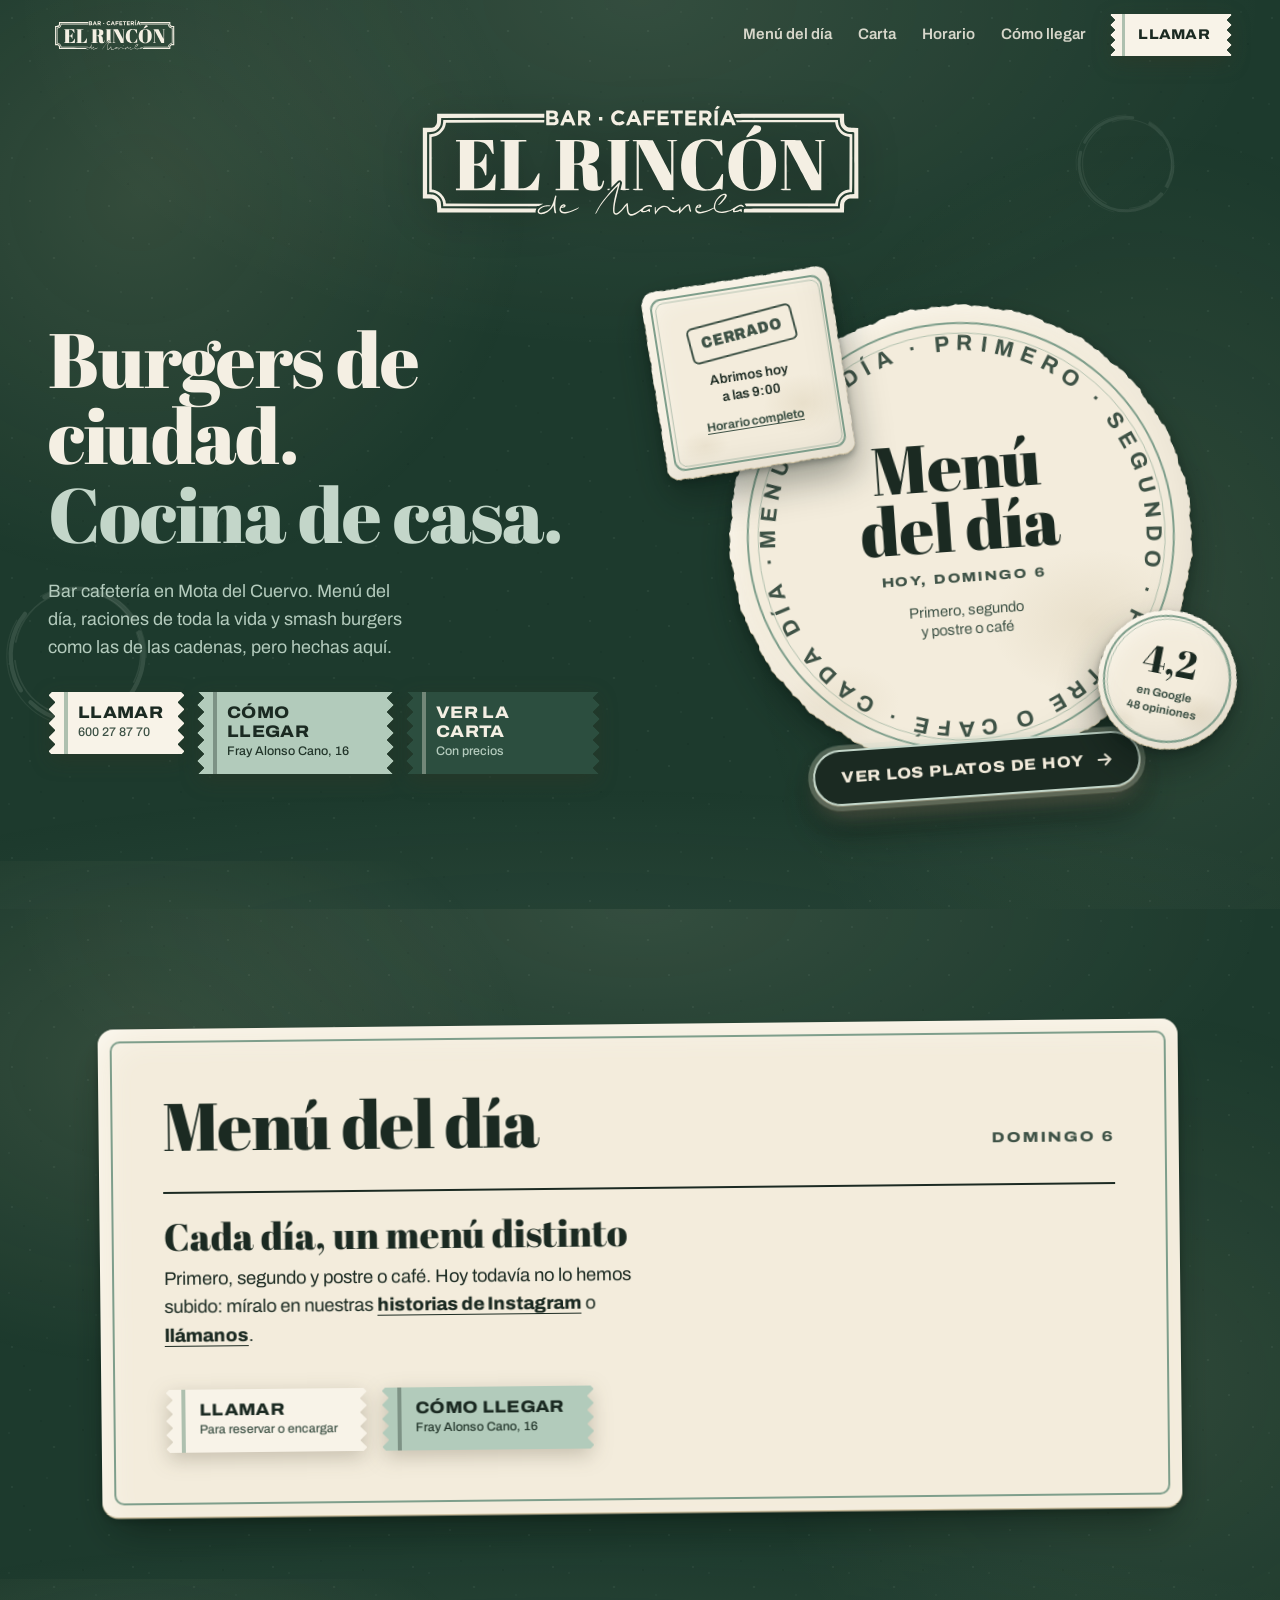
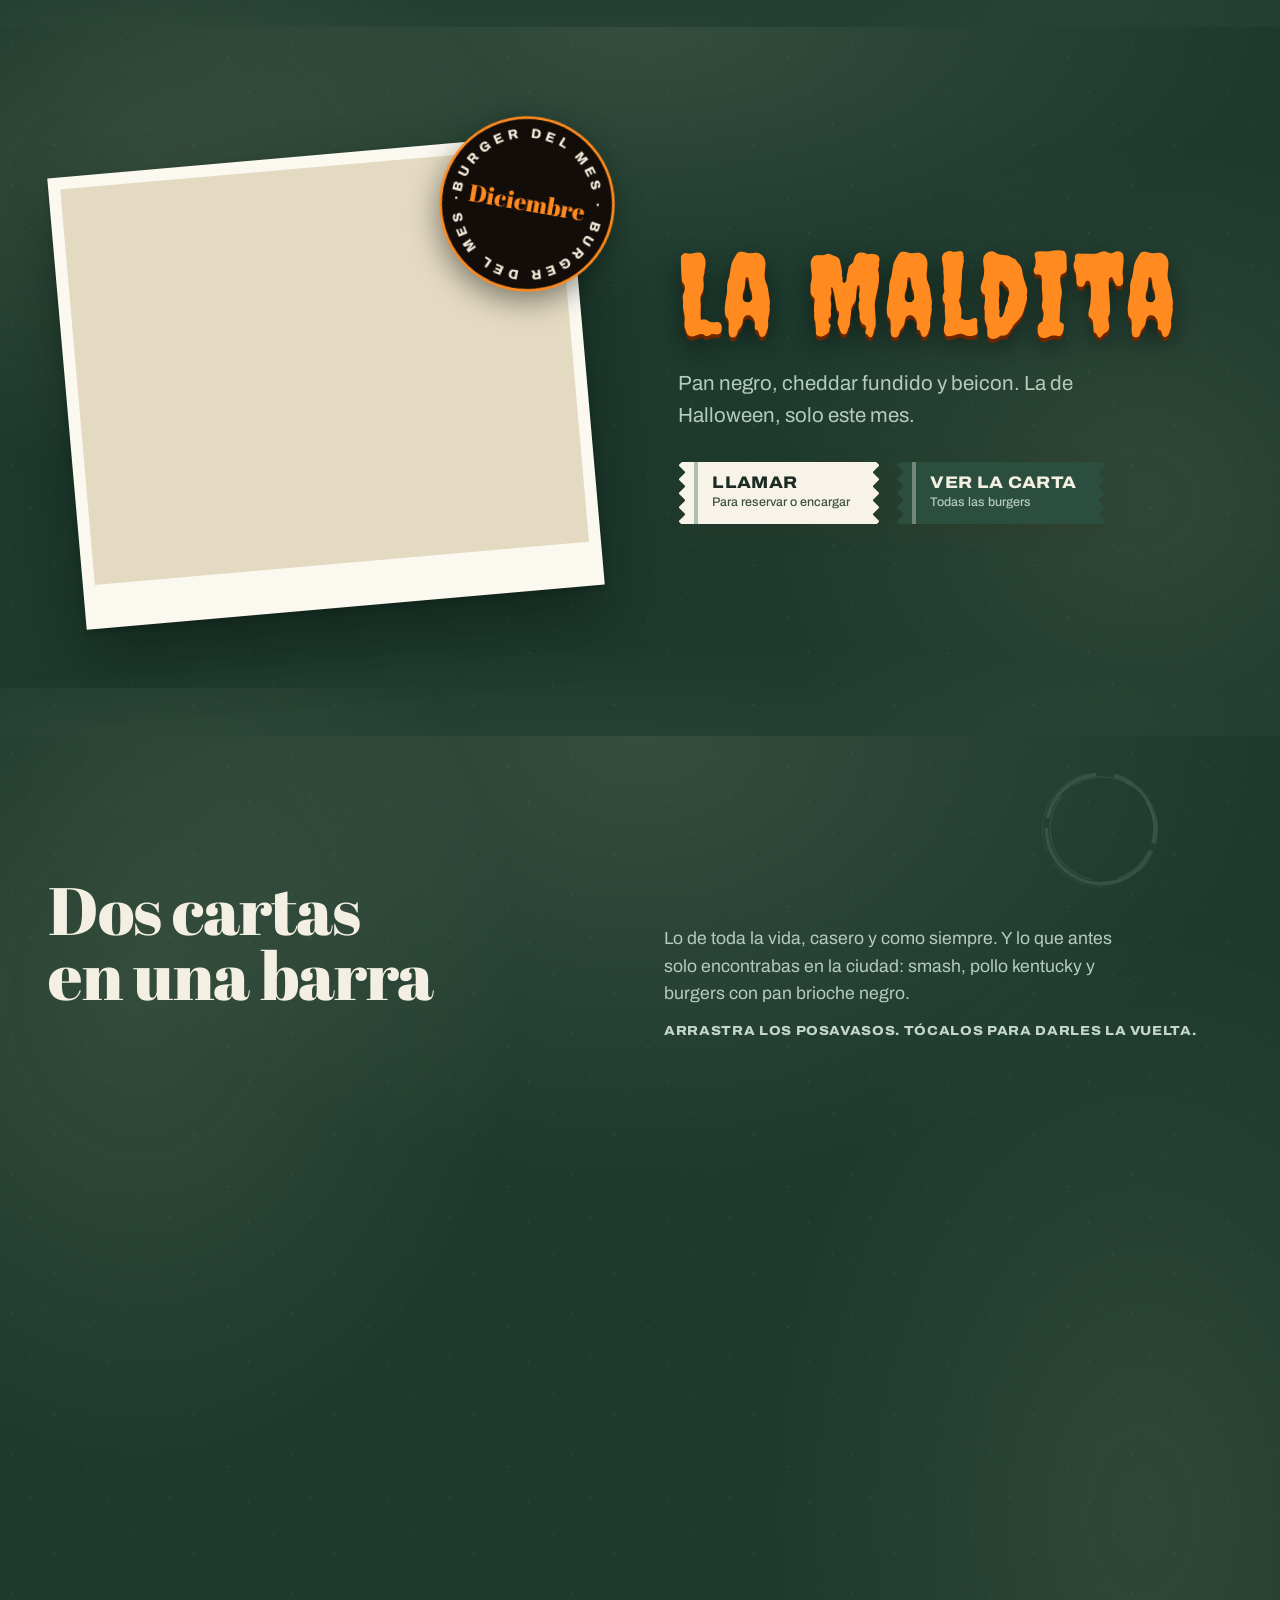
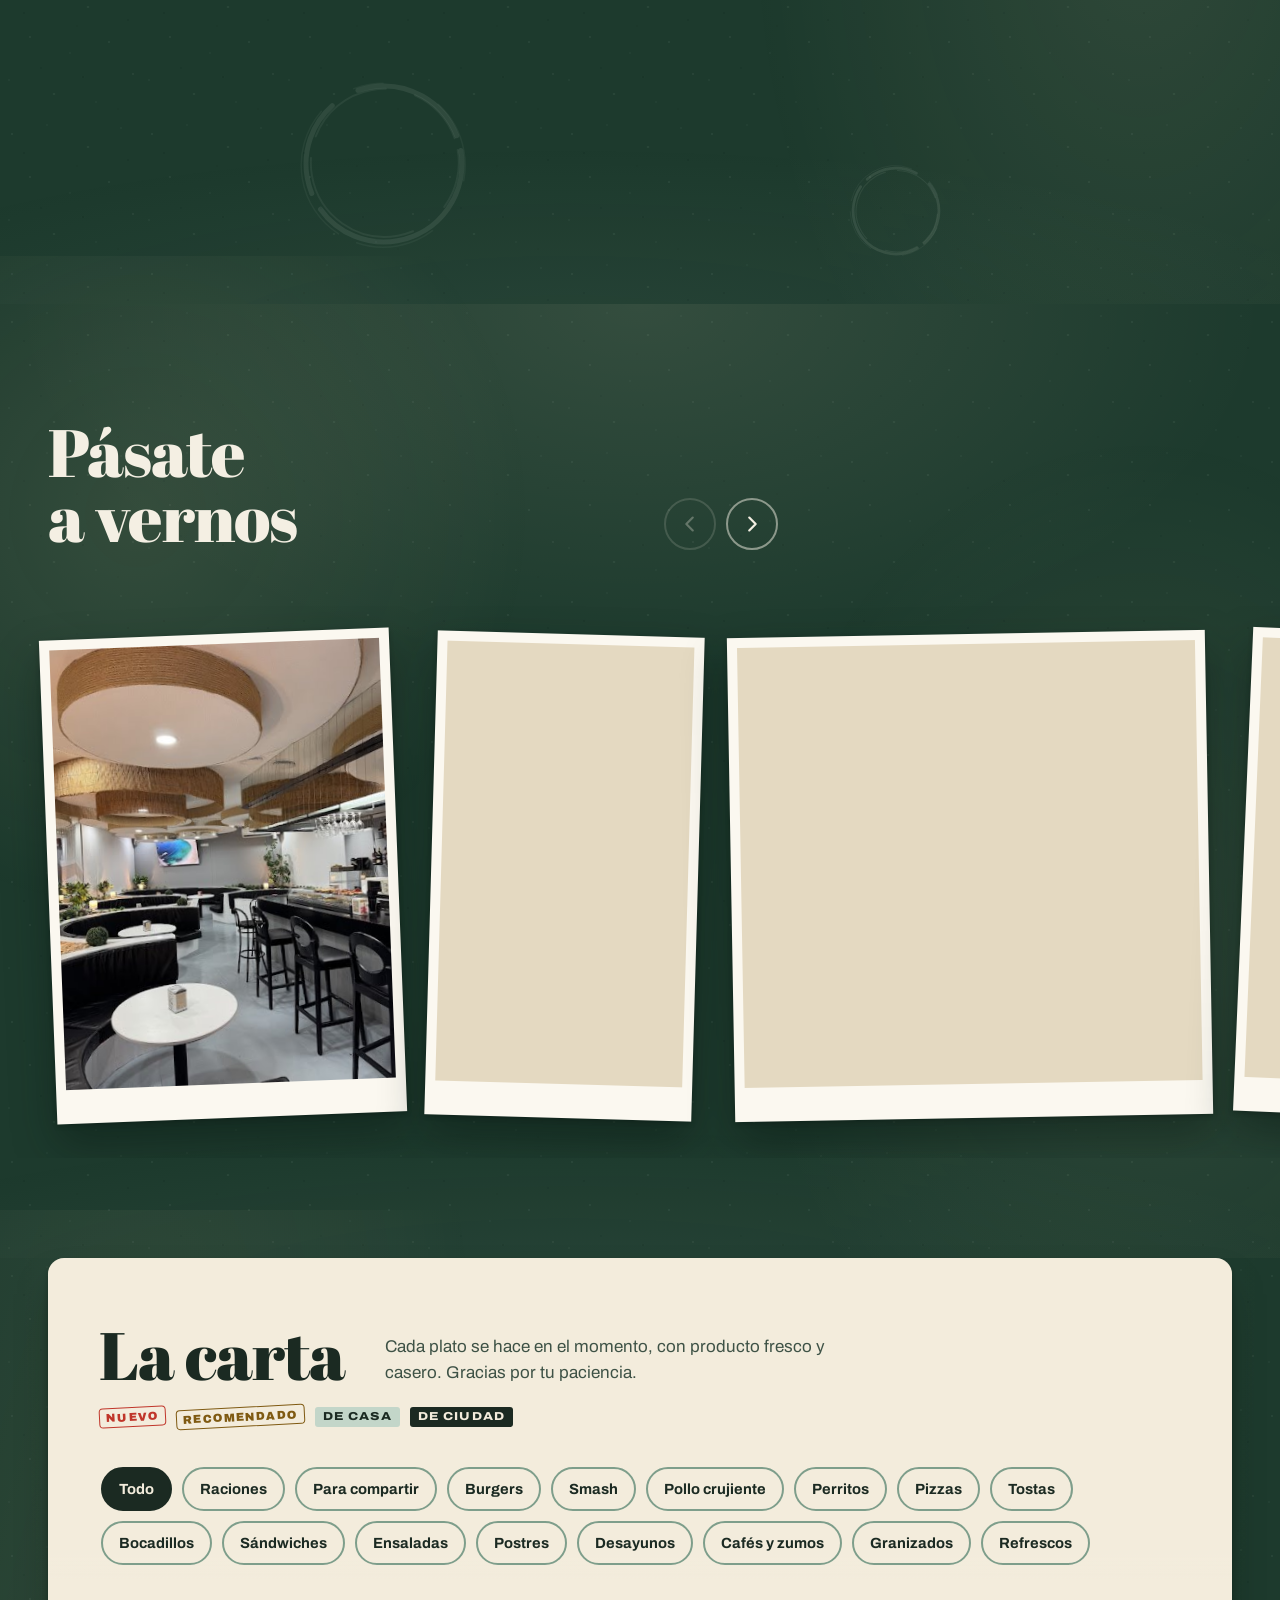
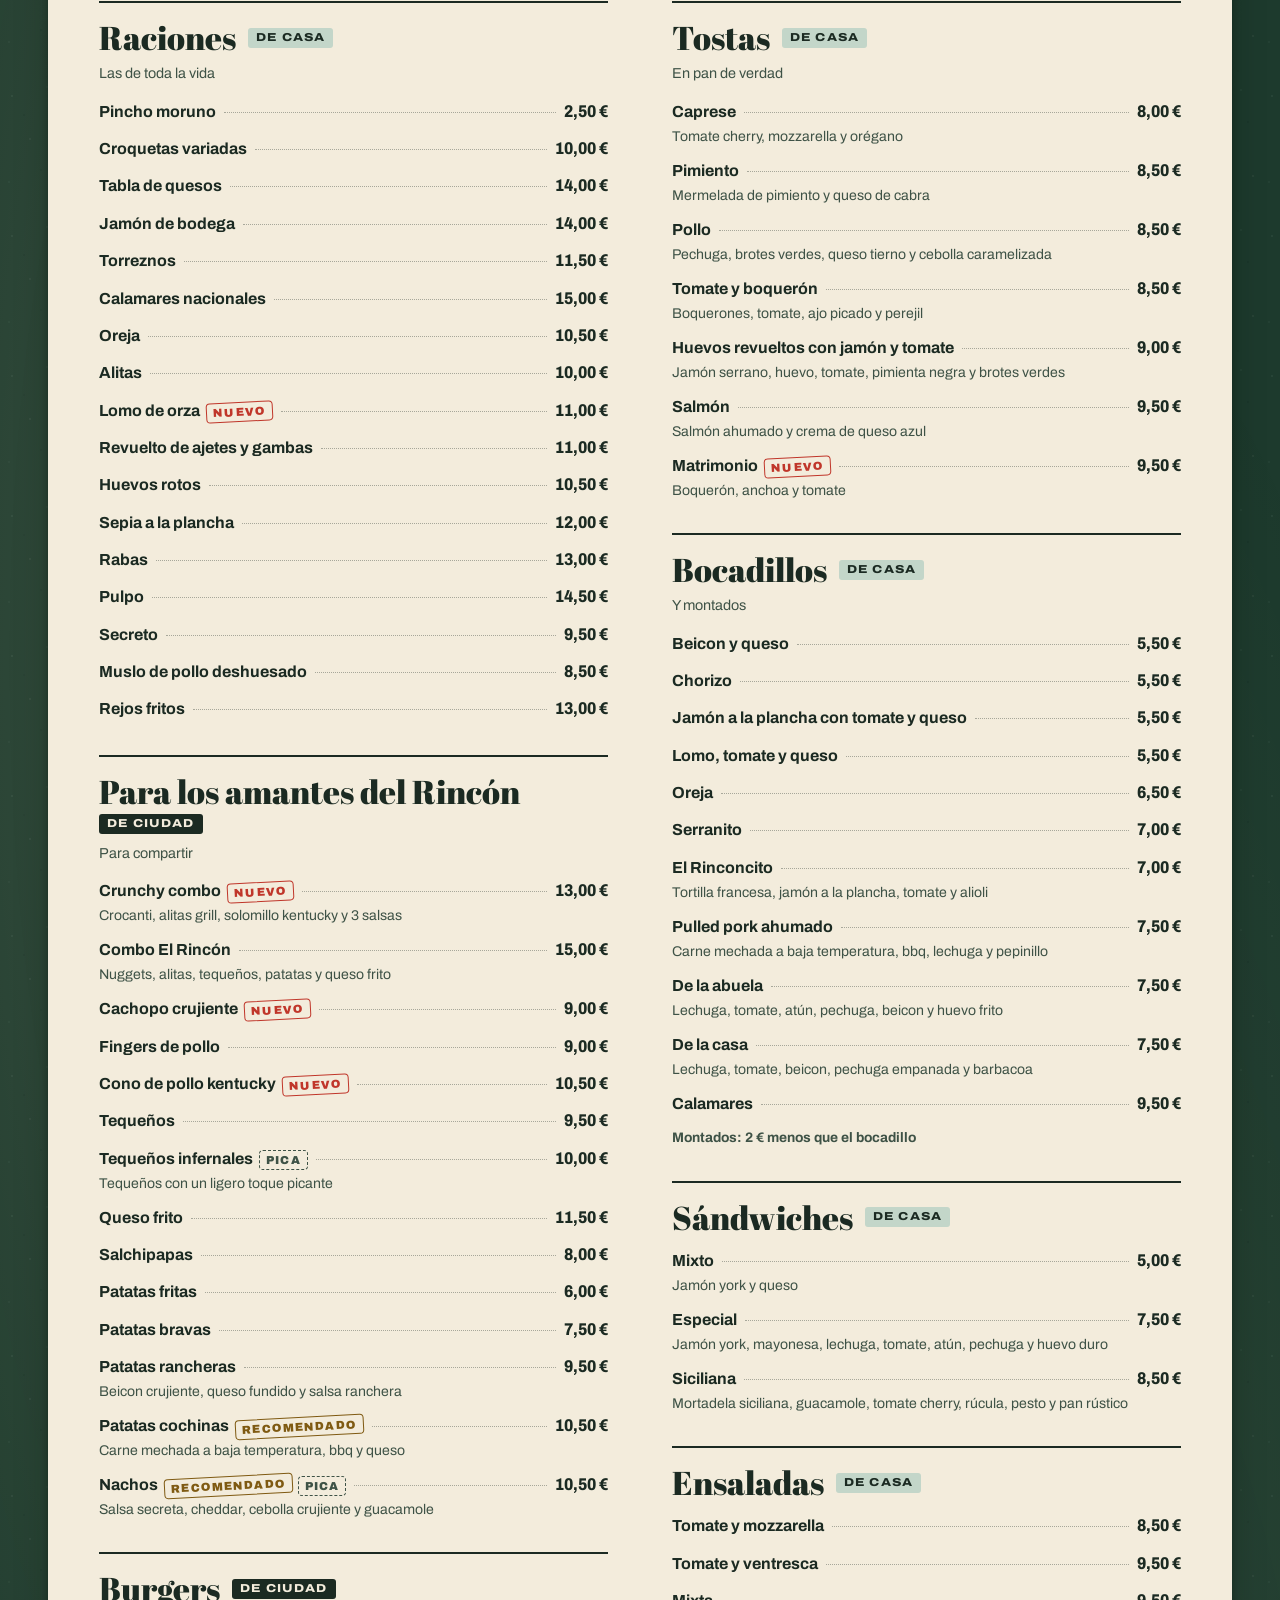
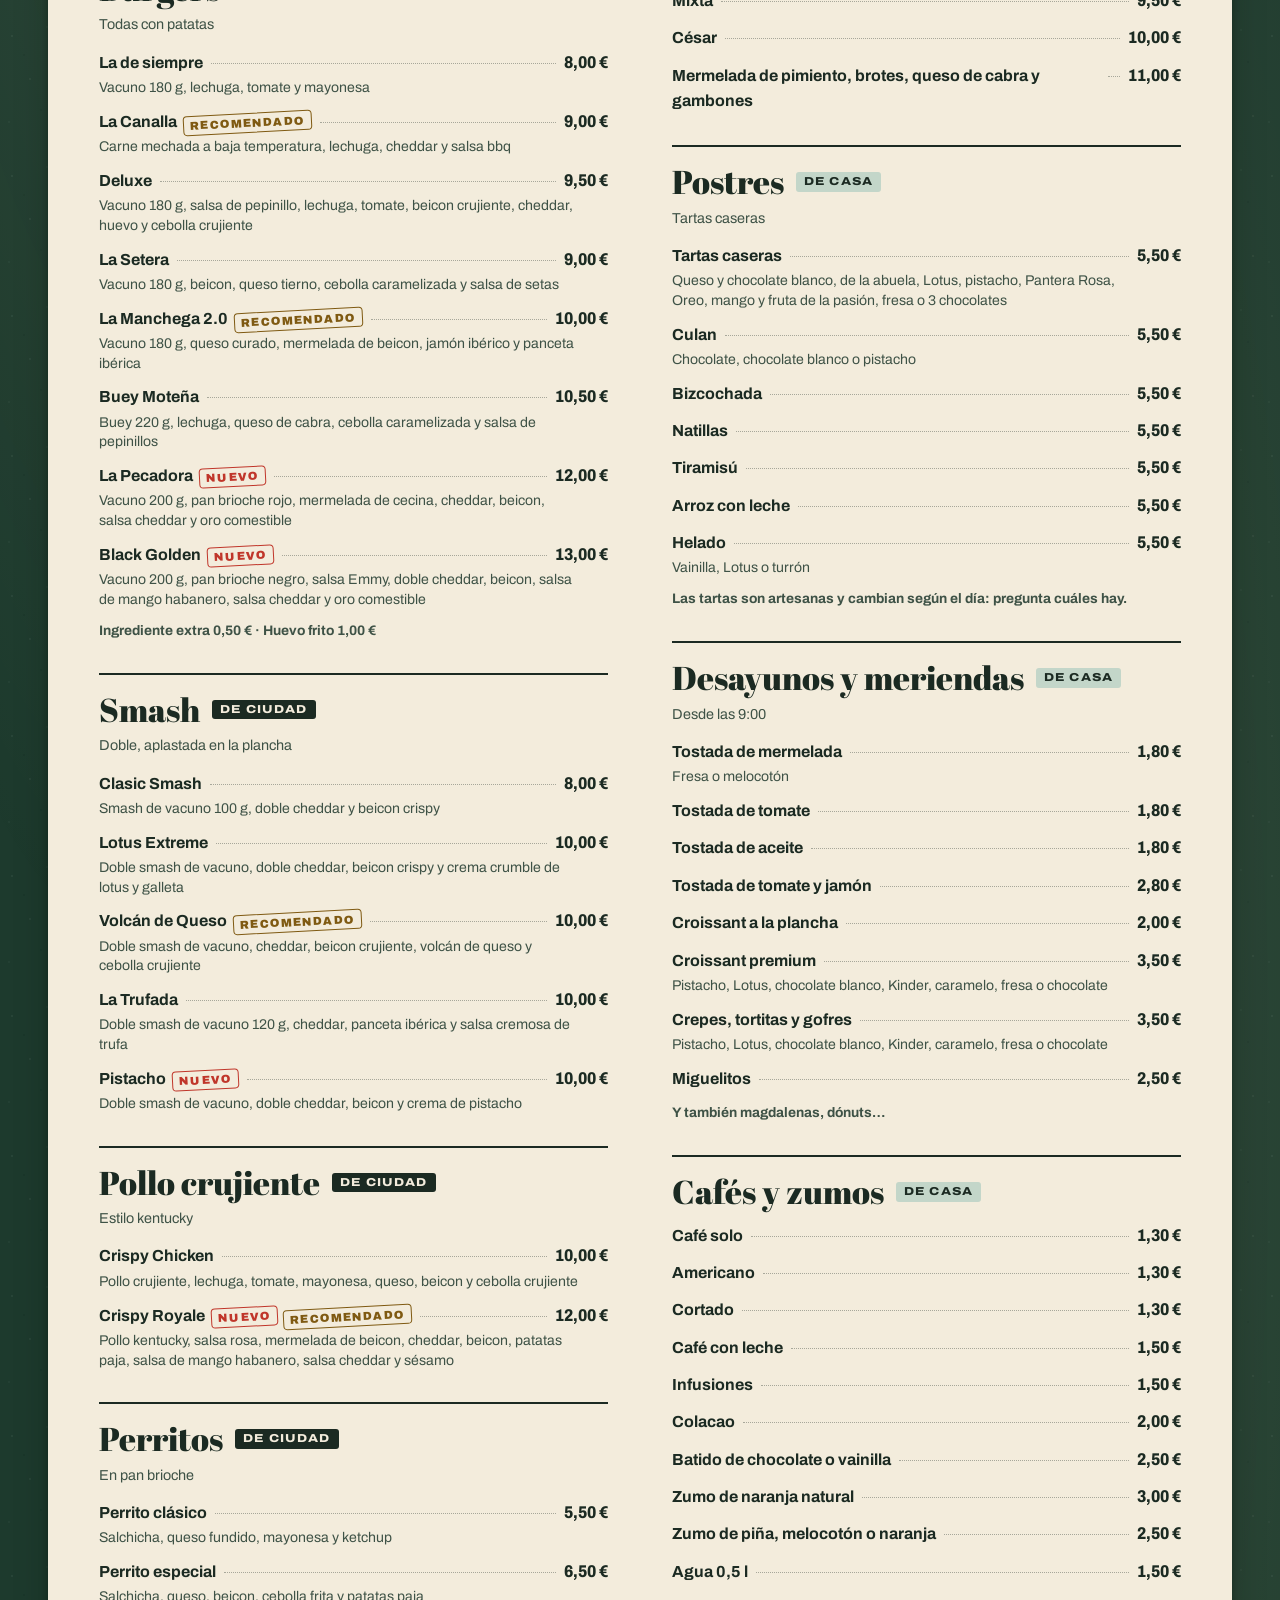
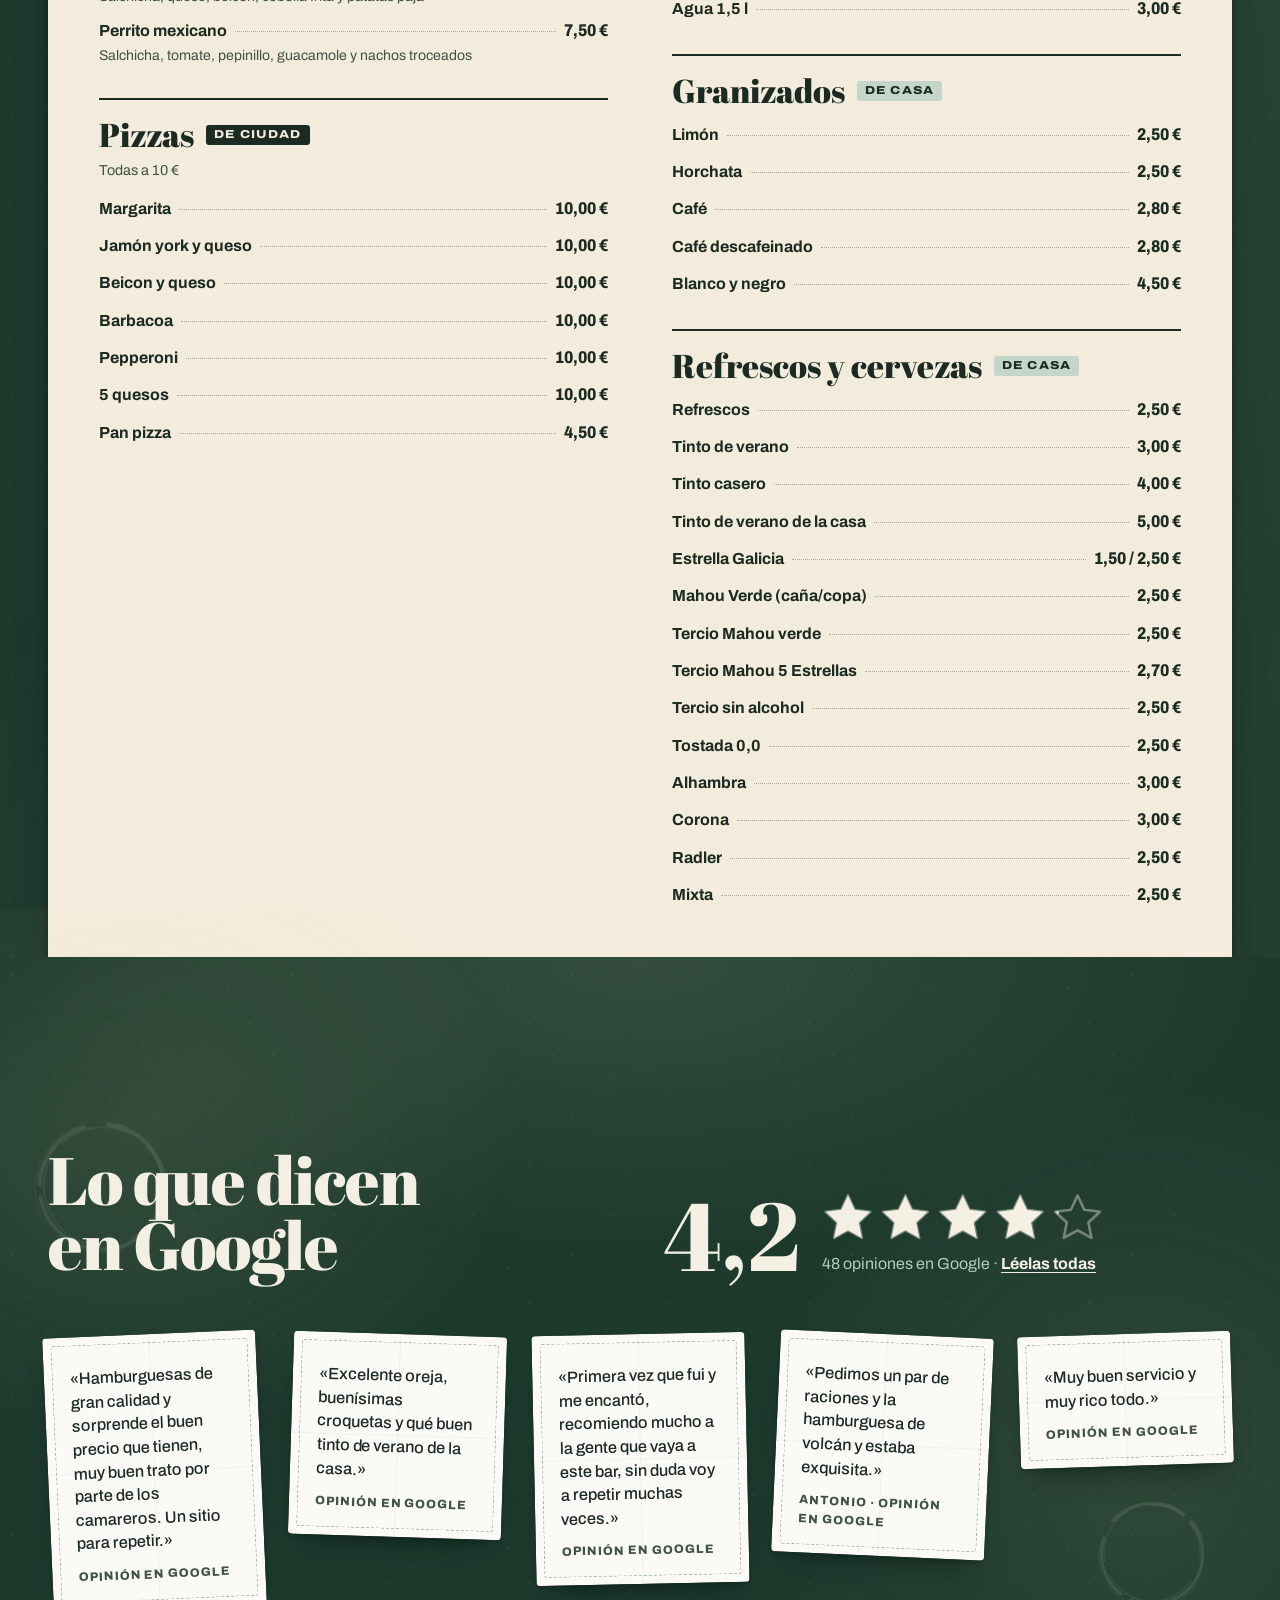
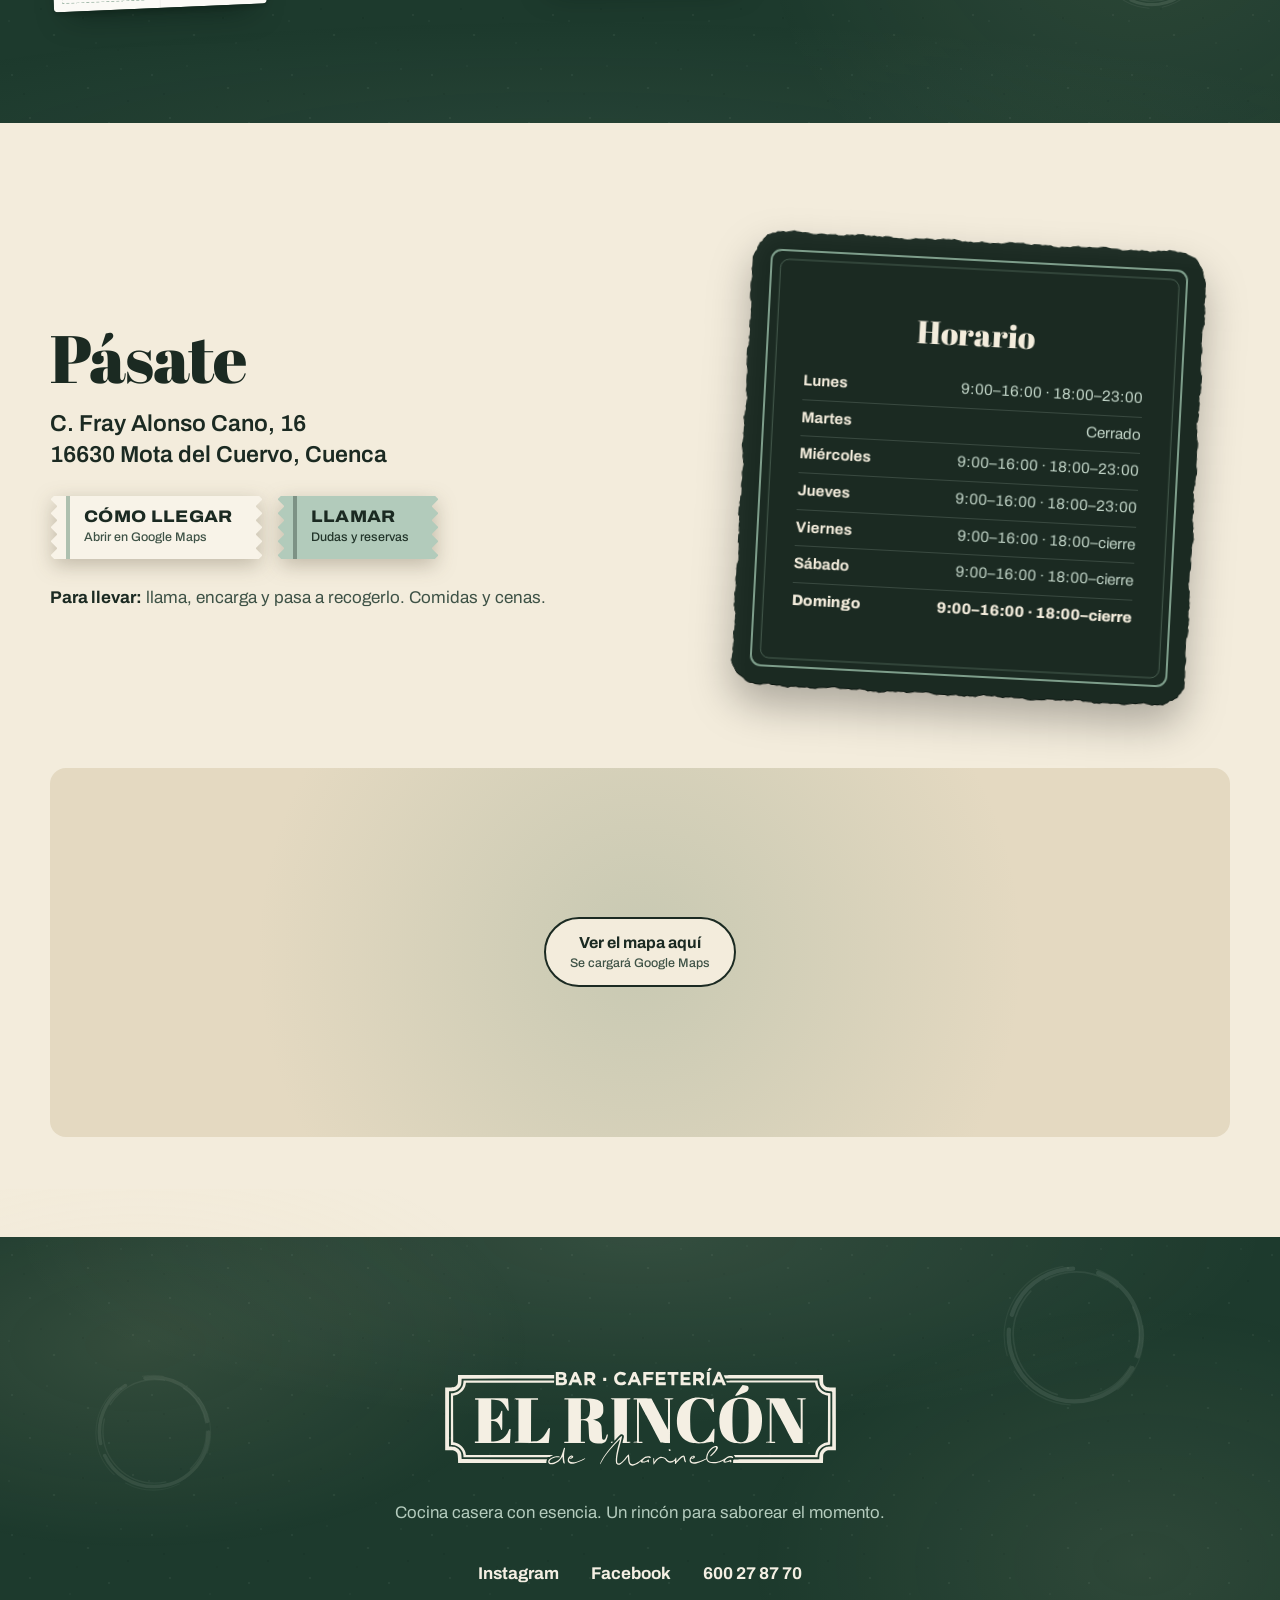
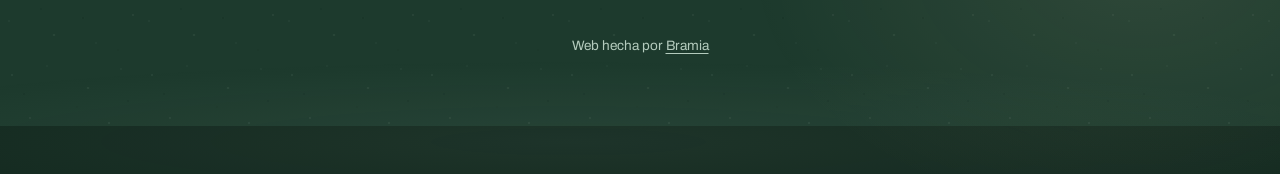
==== commit 96455dc2: "Nueva tarjeta de vista previa para WhatsApp y redes Co-Authored-By: Claude Opus 5.5 <noreply@anthrop" ====
--- a/index.html
+++ b/index.html
@@ -14,7 +14,10 @@
   <meta property="og:title" content="El Rincón de Marinela · Mota del Cuervo">
   <meta property="og:description" content="Burgers de ciudad, cocina de casa. Menú del día, raciones, smash burgers y tartas caseras.">
   <meta property="og:url" content="https://elrincondemarinela.com/">
-  <meta property="og:image" content="https://elrincondemarinela.com/assets/og.png">
+  <meta property="og:site_name" content="El Rincón de Marinela">
+  <meta property="og:image" content="https://elrincondemarinela.com/assets/og.jpg">
+  <meta property="og:image:type" content="image/jpeg">
+  <meta property="og:image:alt" content="El Rincón de Marinela: burgers de ciudad, cocina de casa. Mota del Cuervo.">
   <meta property="og:image:width" content="1200">
   <meta property="og:image:height" content="630">
   <meta name="twitter:card" content="summary_large_image">
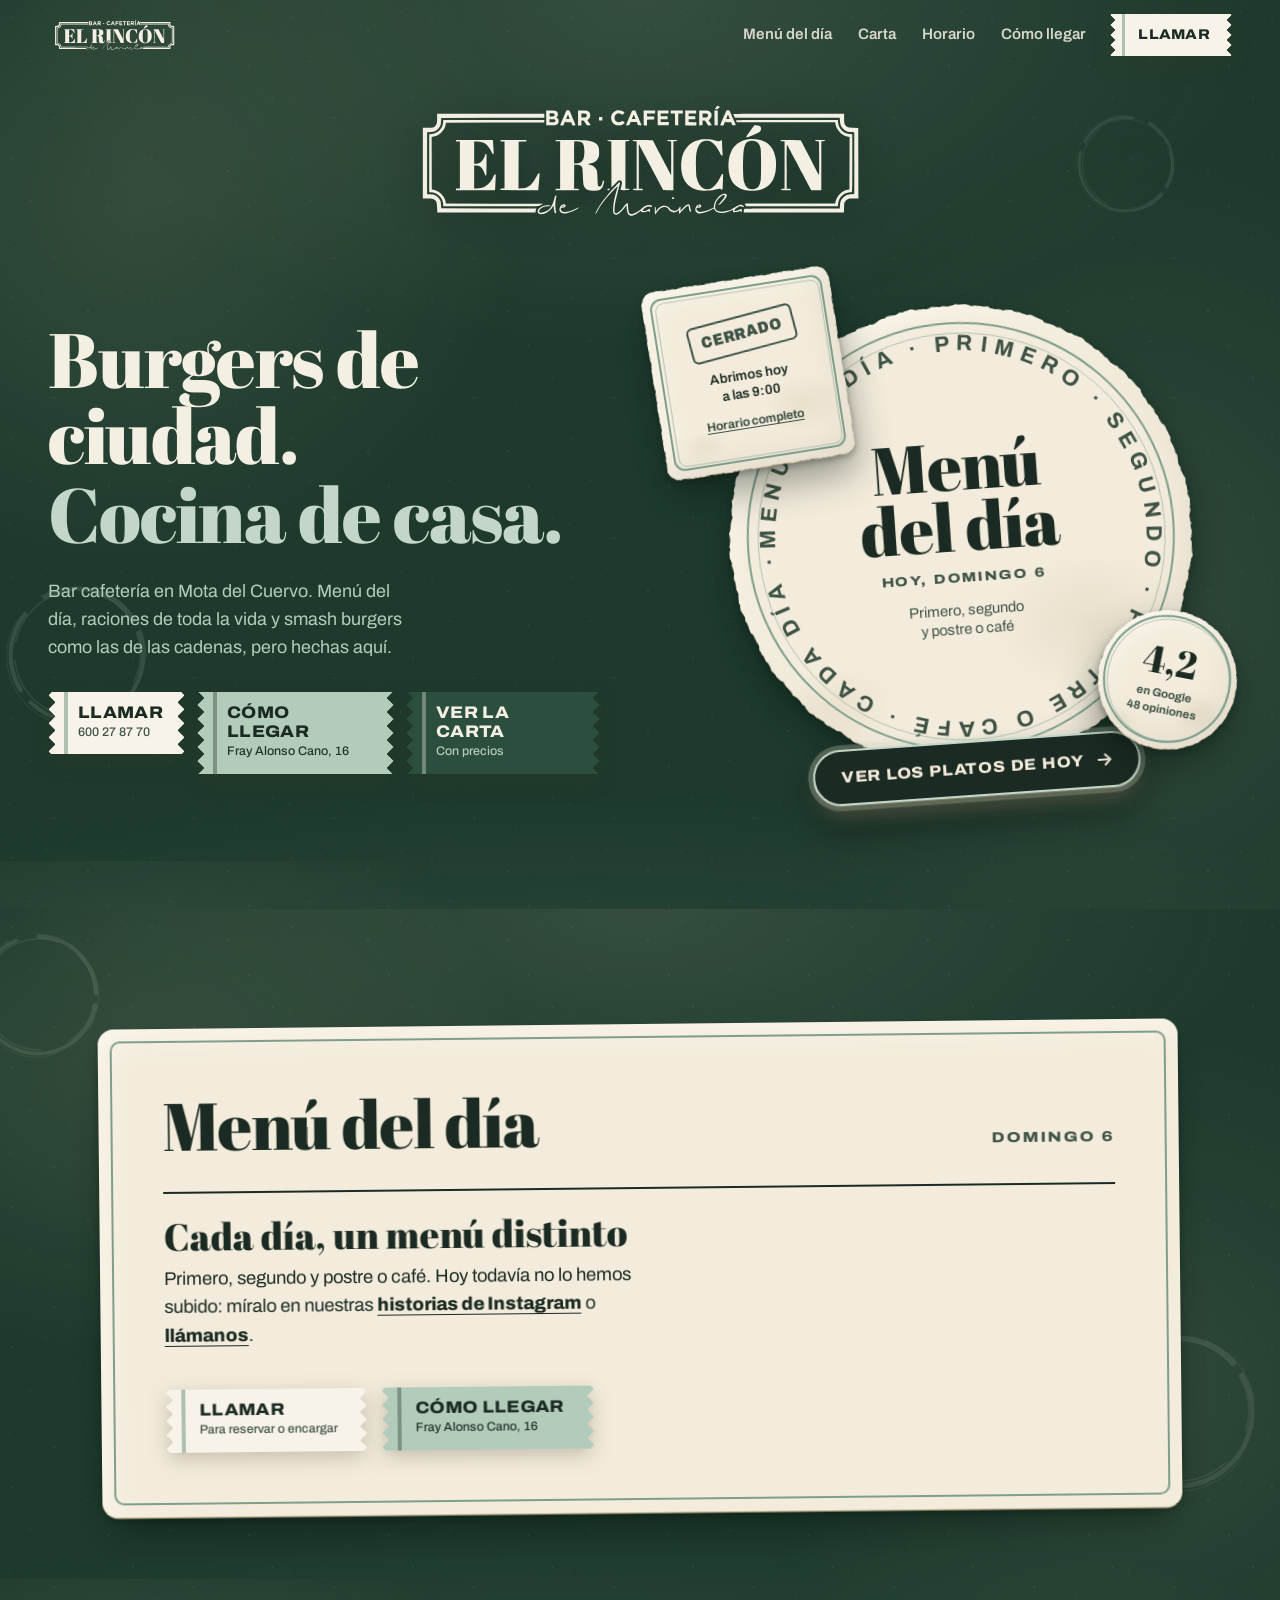
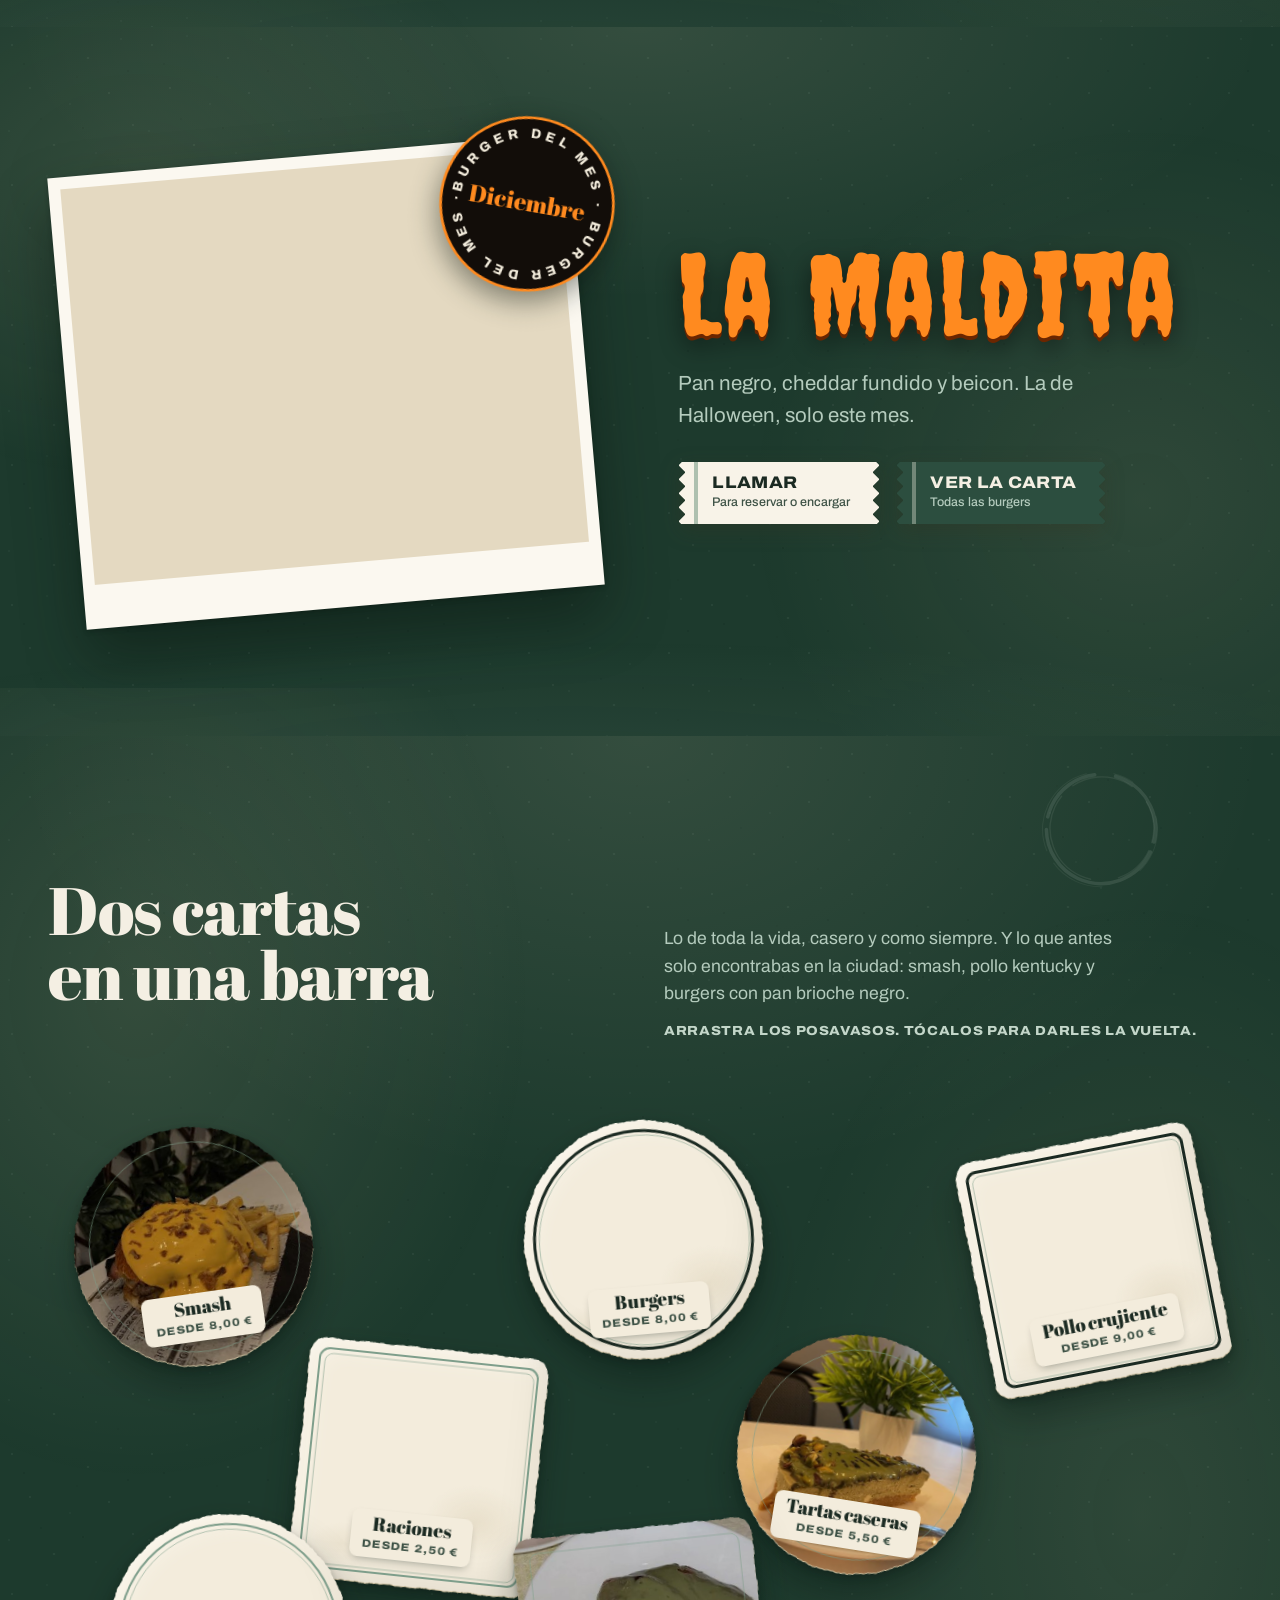
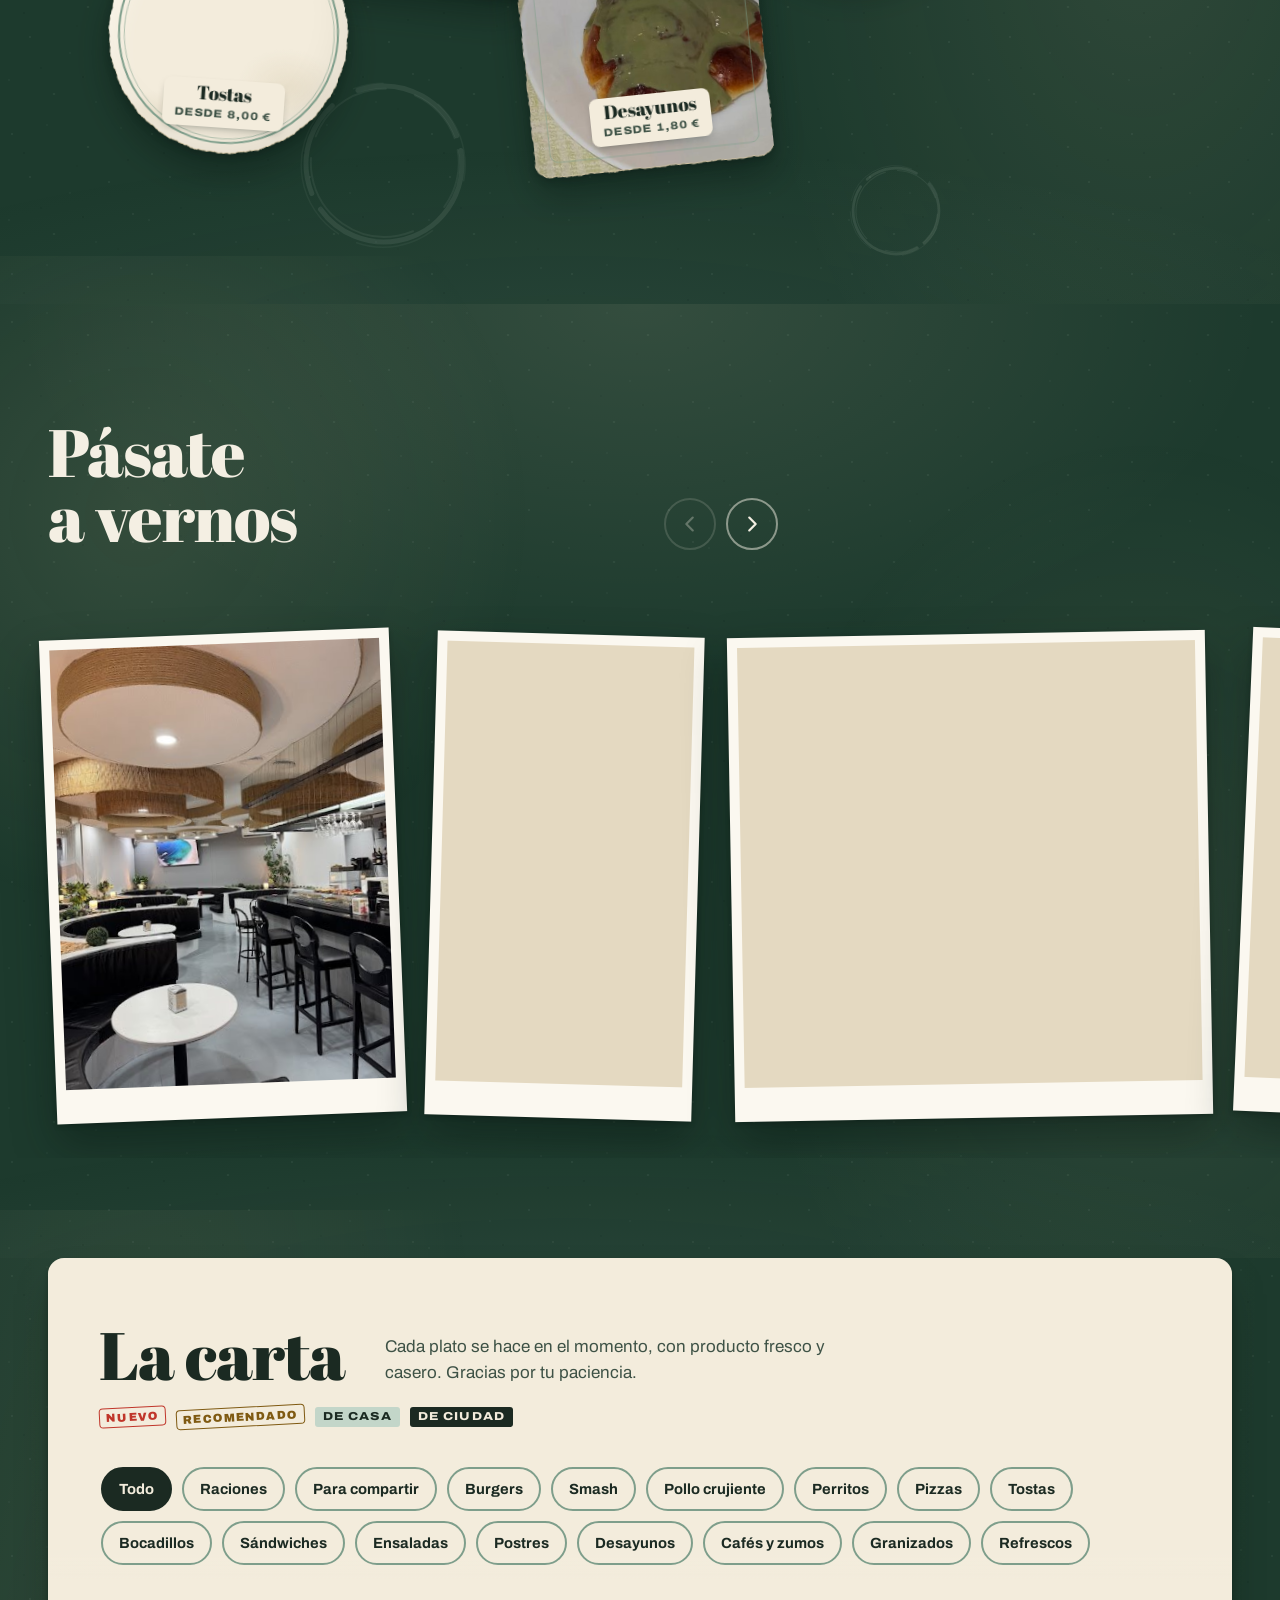
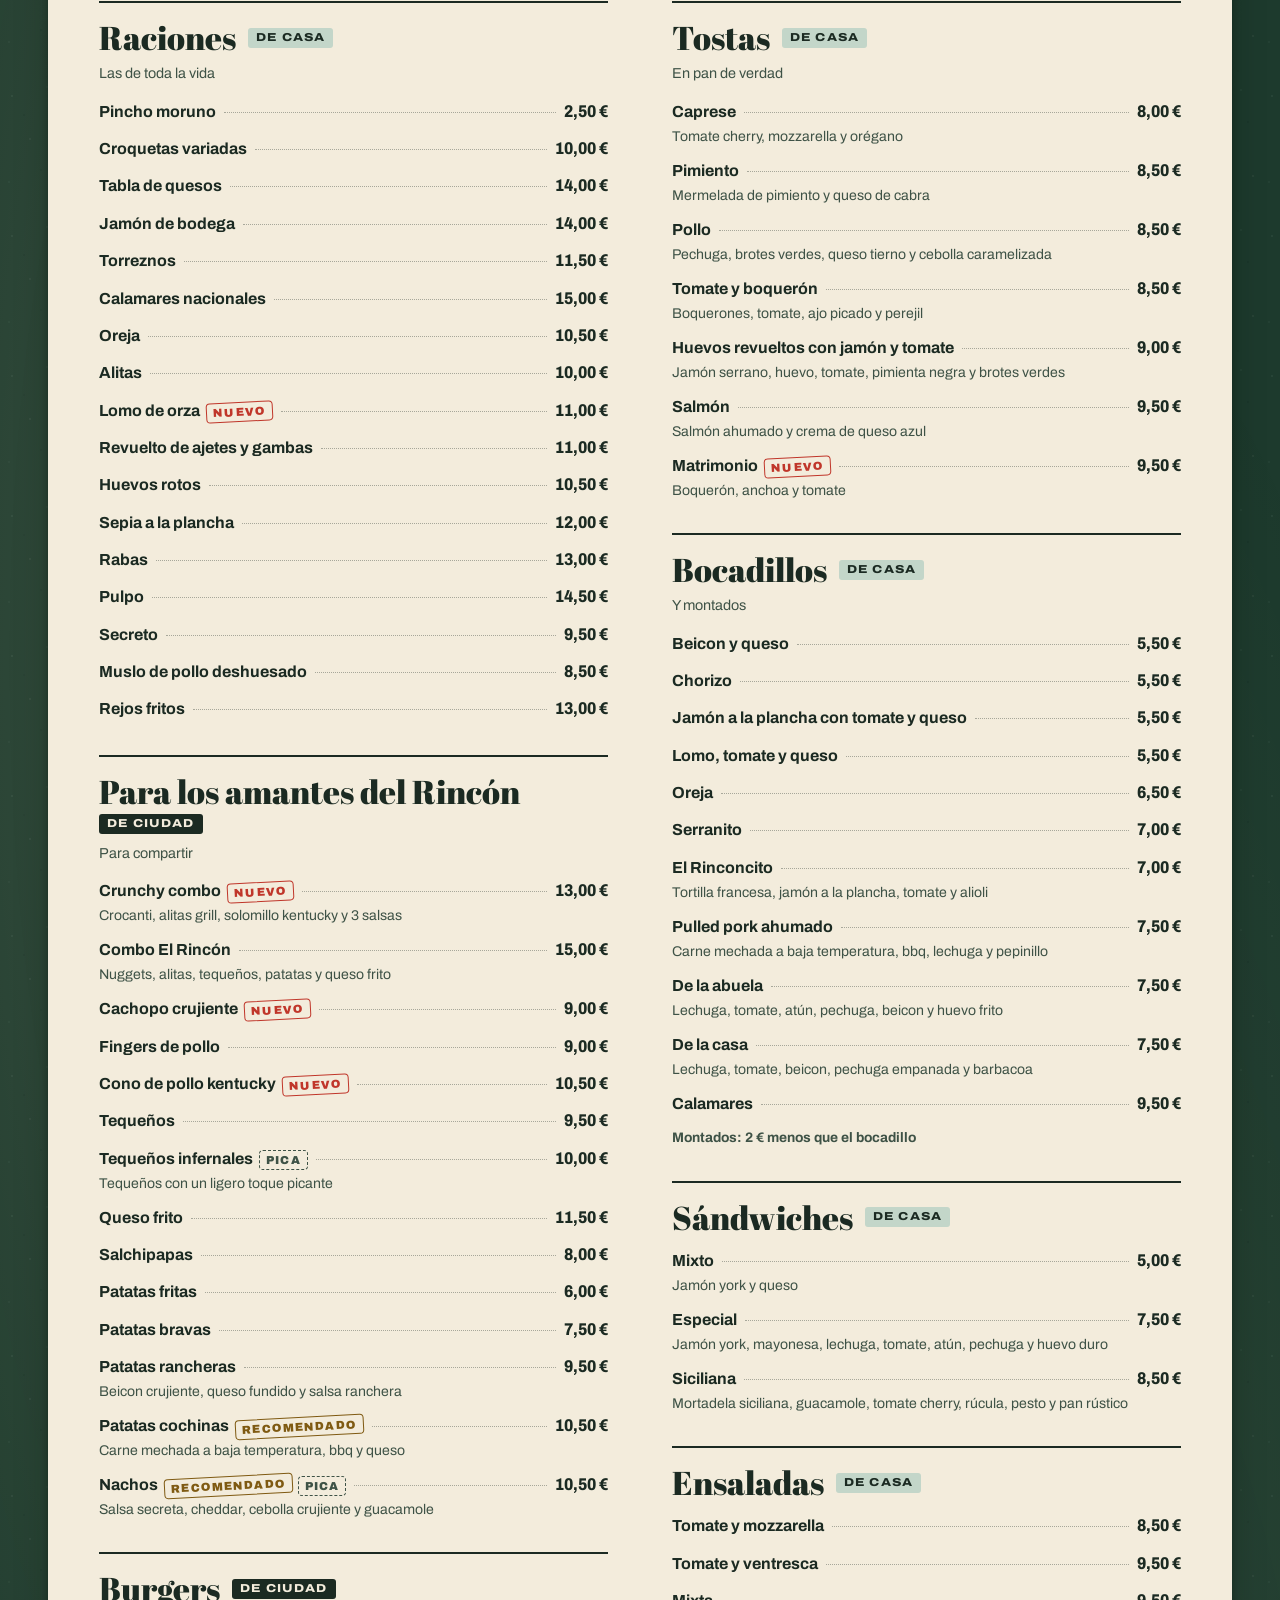
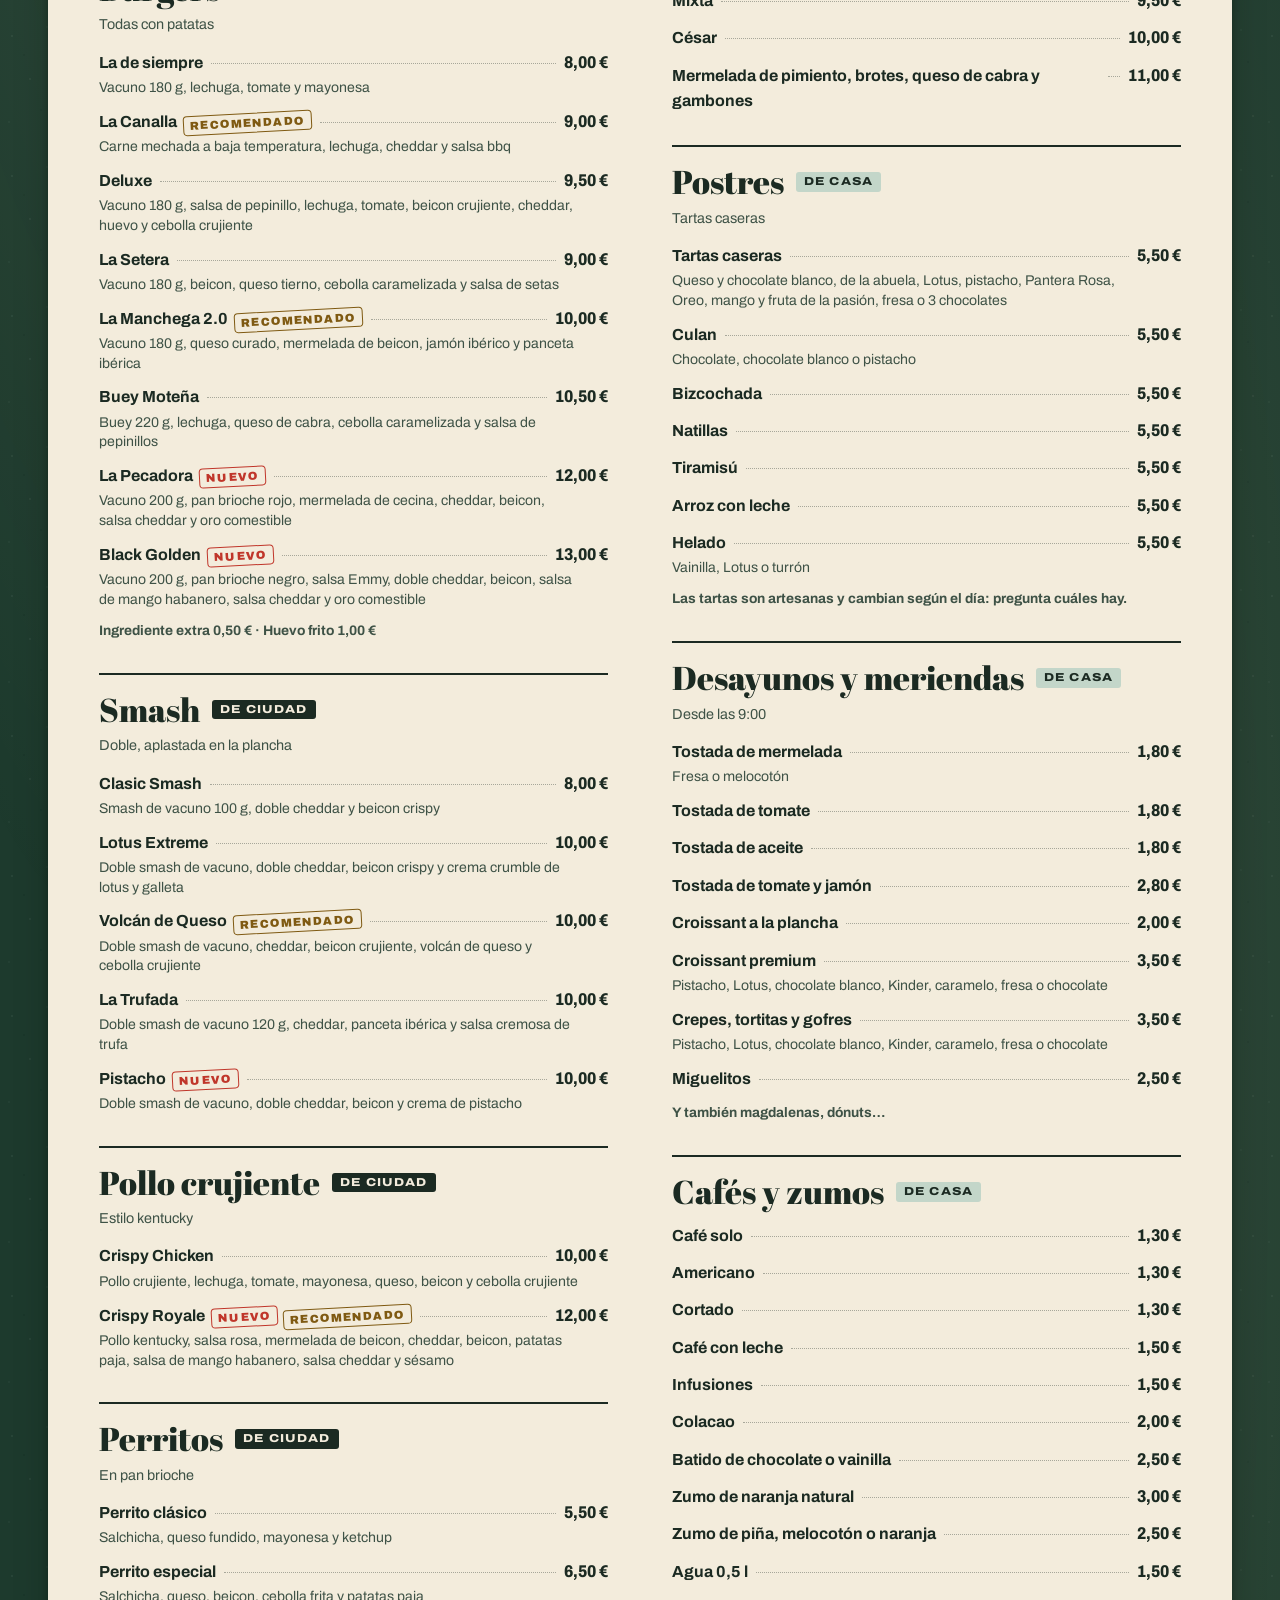
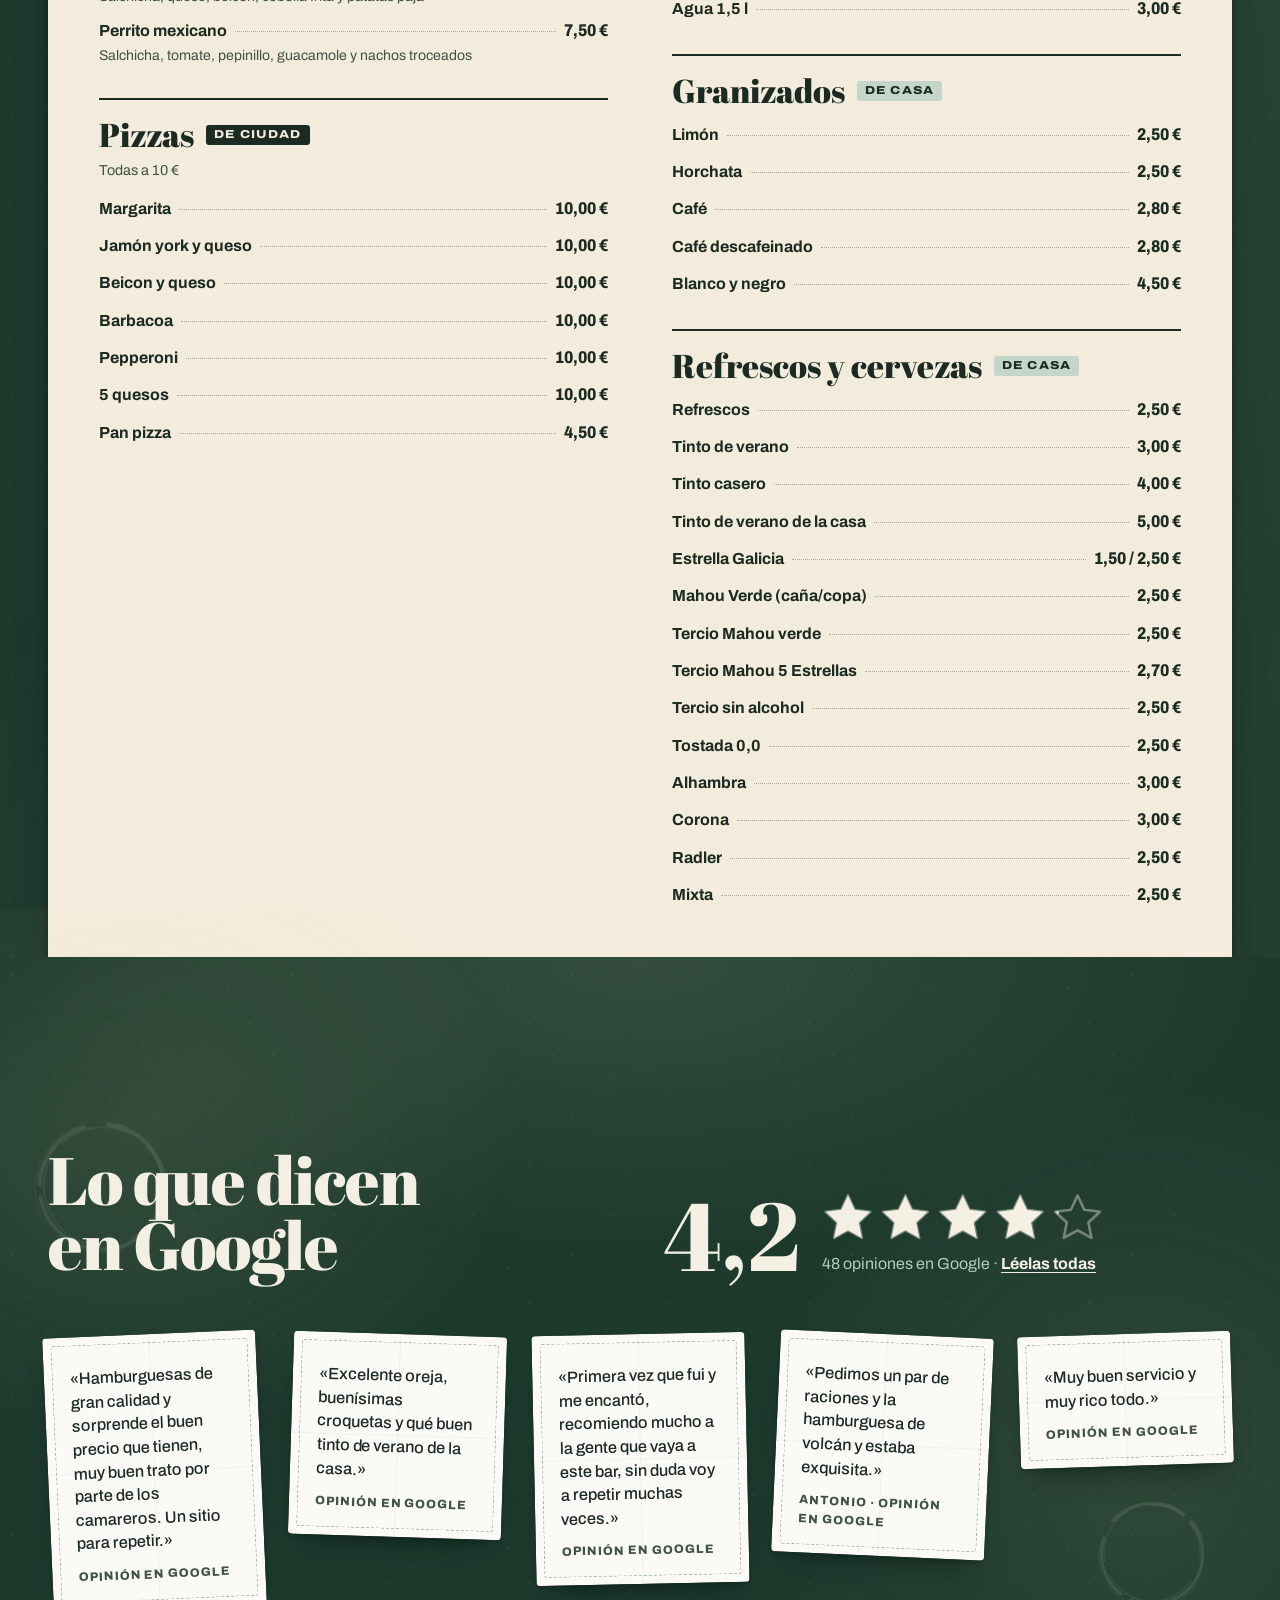
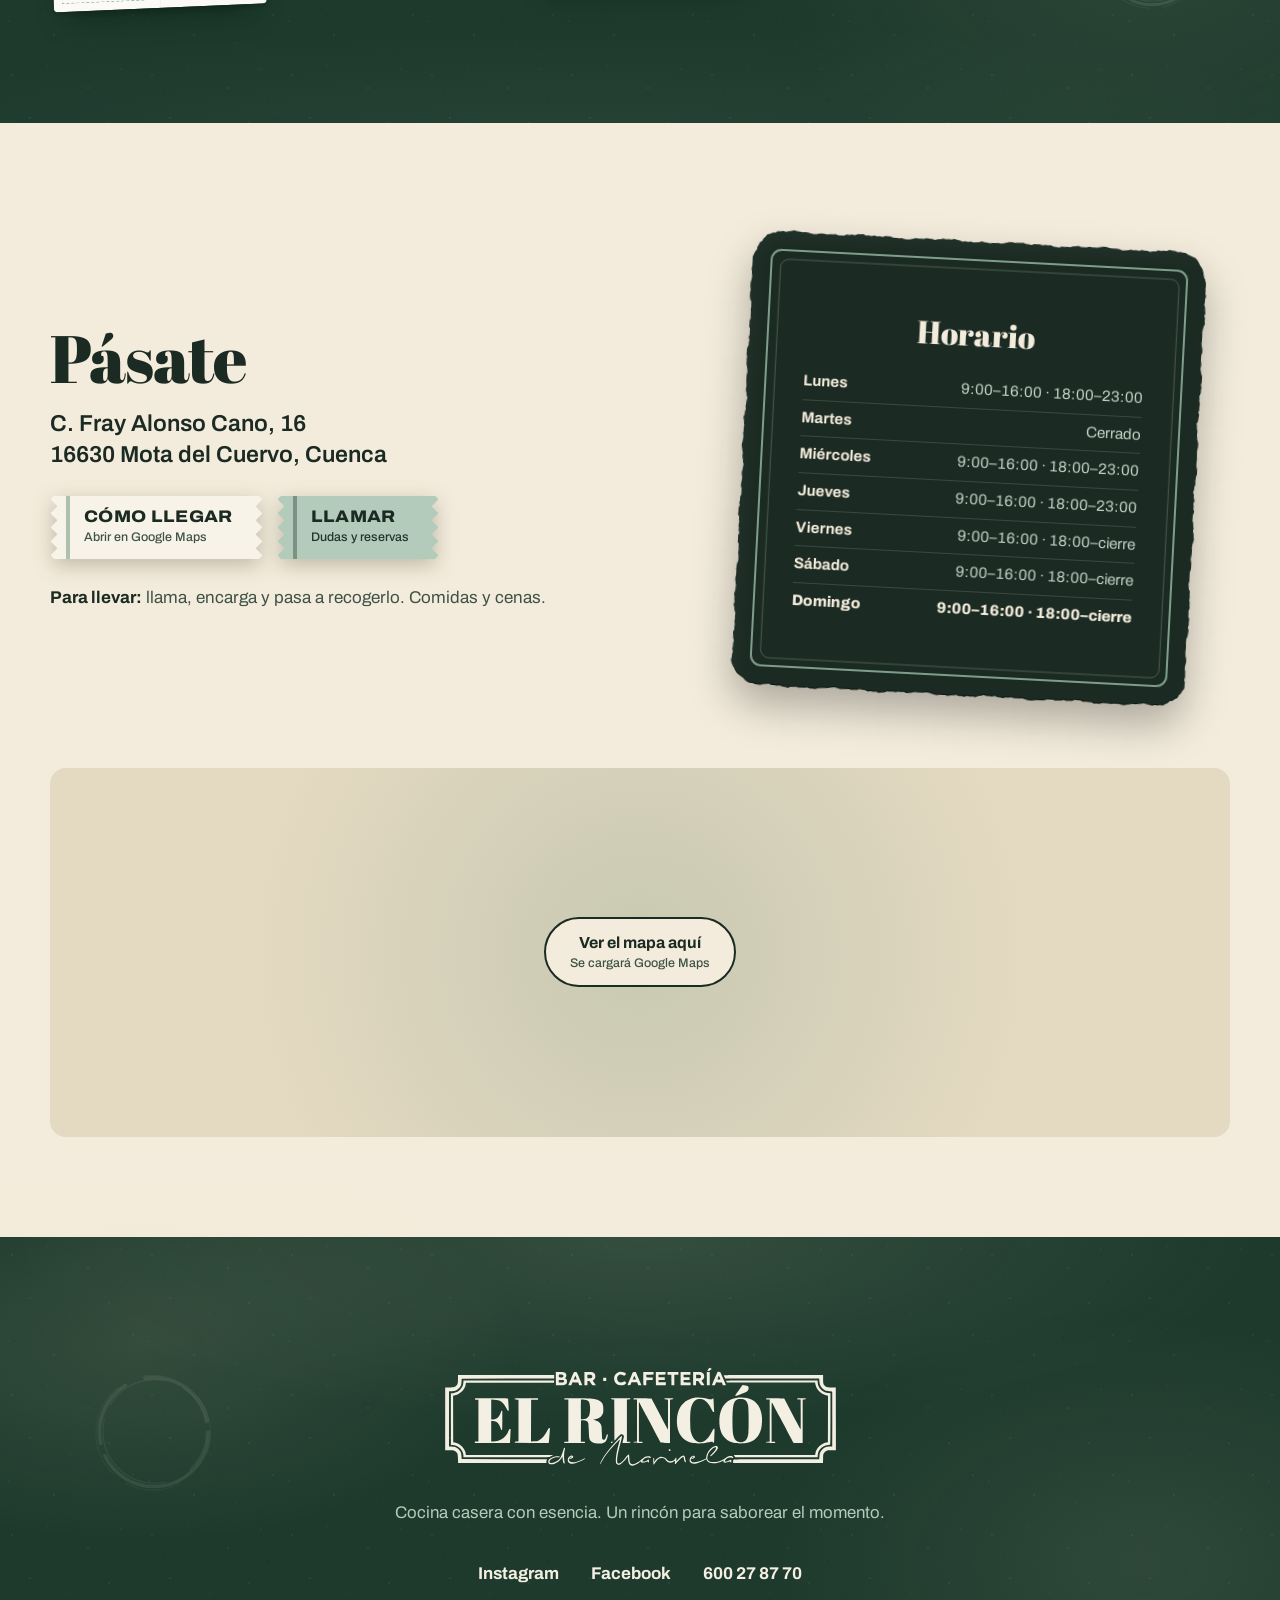
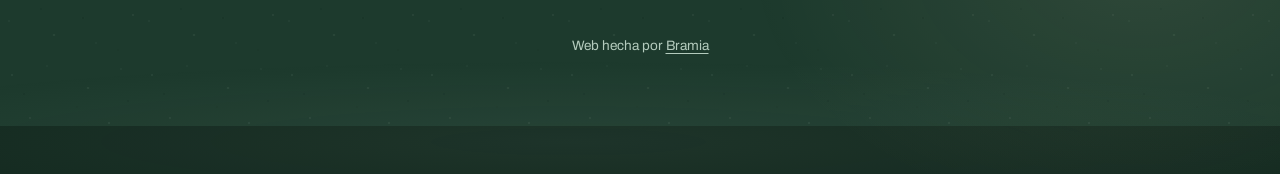
==== commit 43daca6b: "Tarjeta de vista previa centrada para la miniatura cuadrada de WhatsApp Co-Authored-By: Claude Opus " ====
--- a/index.html
+++ b/index.html
@@ -15,7 +15,7 @@
   <meta property="og:description" content="Burgers de ciudad, cocina de casa. Menú del día, raciones, smash burgers y tartas caseras.">
   <meta property="og:url" content="https://elrincondemarinela.com/">
   <meta property="og:site_name" content="El Rincón de Marinela">
-  <meta property="og:image" content="https://elrincondemarinela.com/assets/og.jpg">
+  <meta property="og:image" content="https://elrincondemarinela.com/assets/og-2.jpg">
   <meta property="og:image:type" content="image/jpeg">
   <meta property="og:image:alt" content="El Rincón de Marinela: burgers de ciudad, cocina de casa. Mota del Cuervo.">
   <meta property="og:image:width" content="1200">
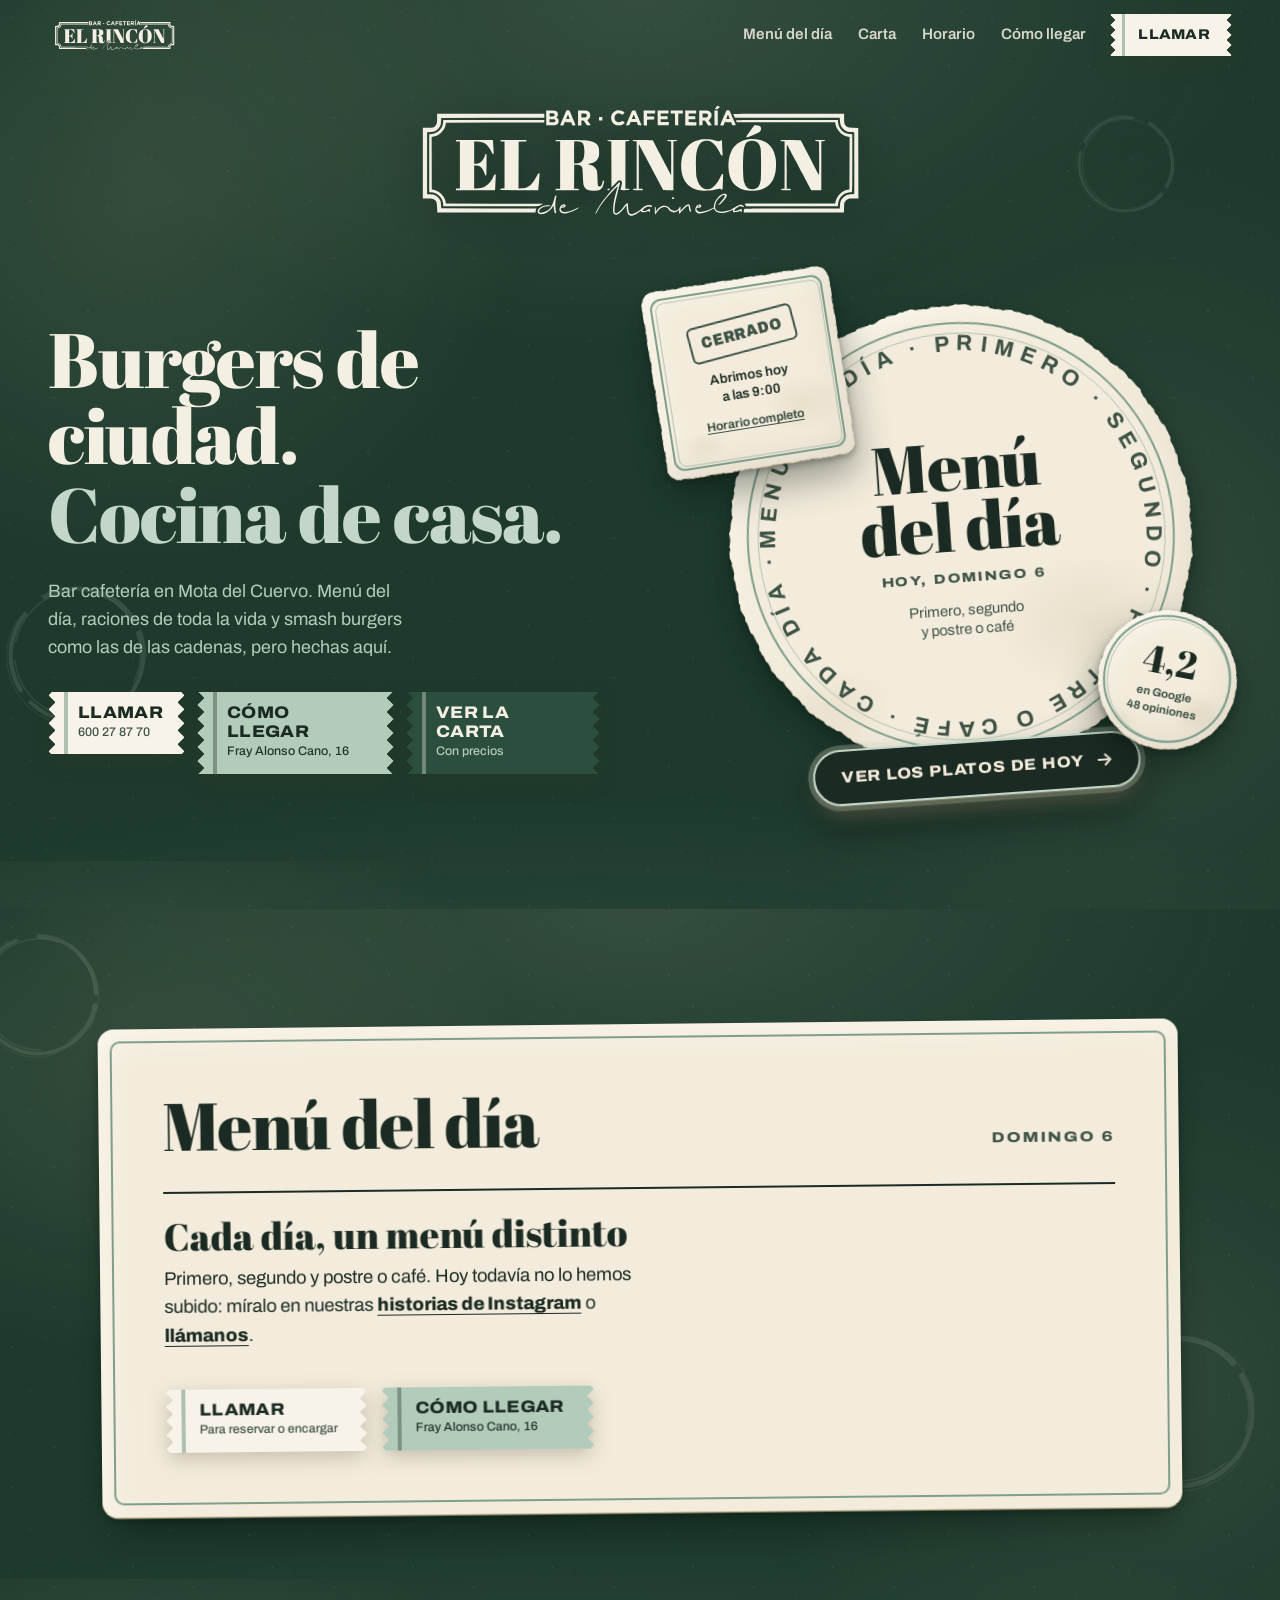
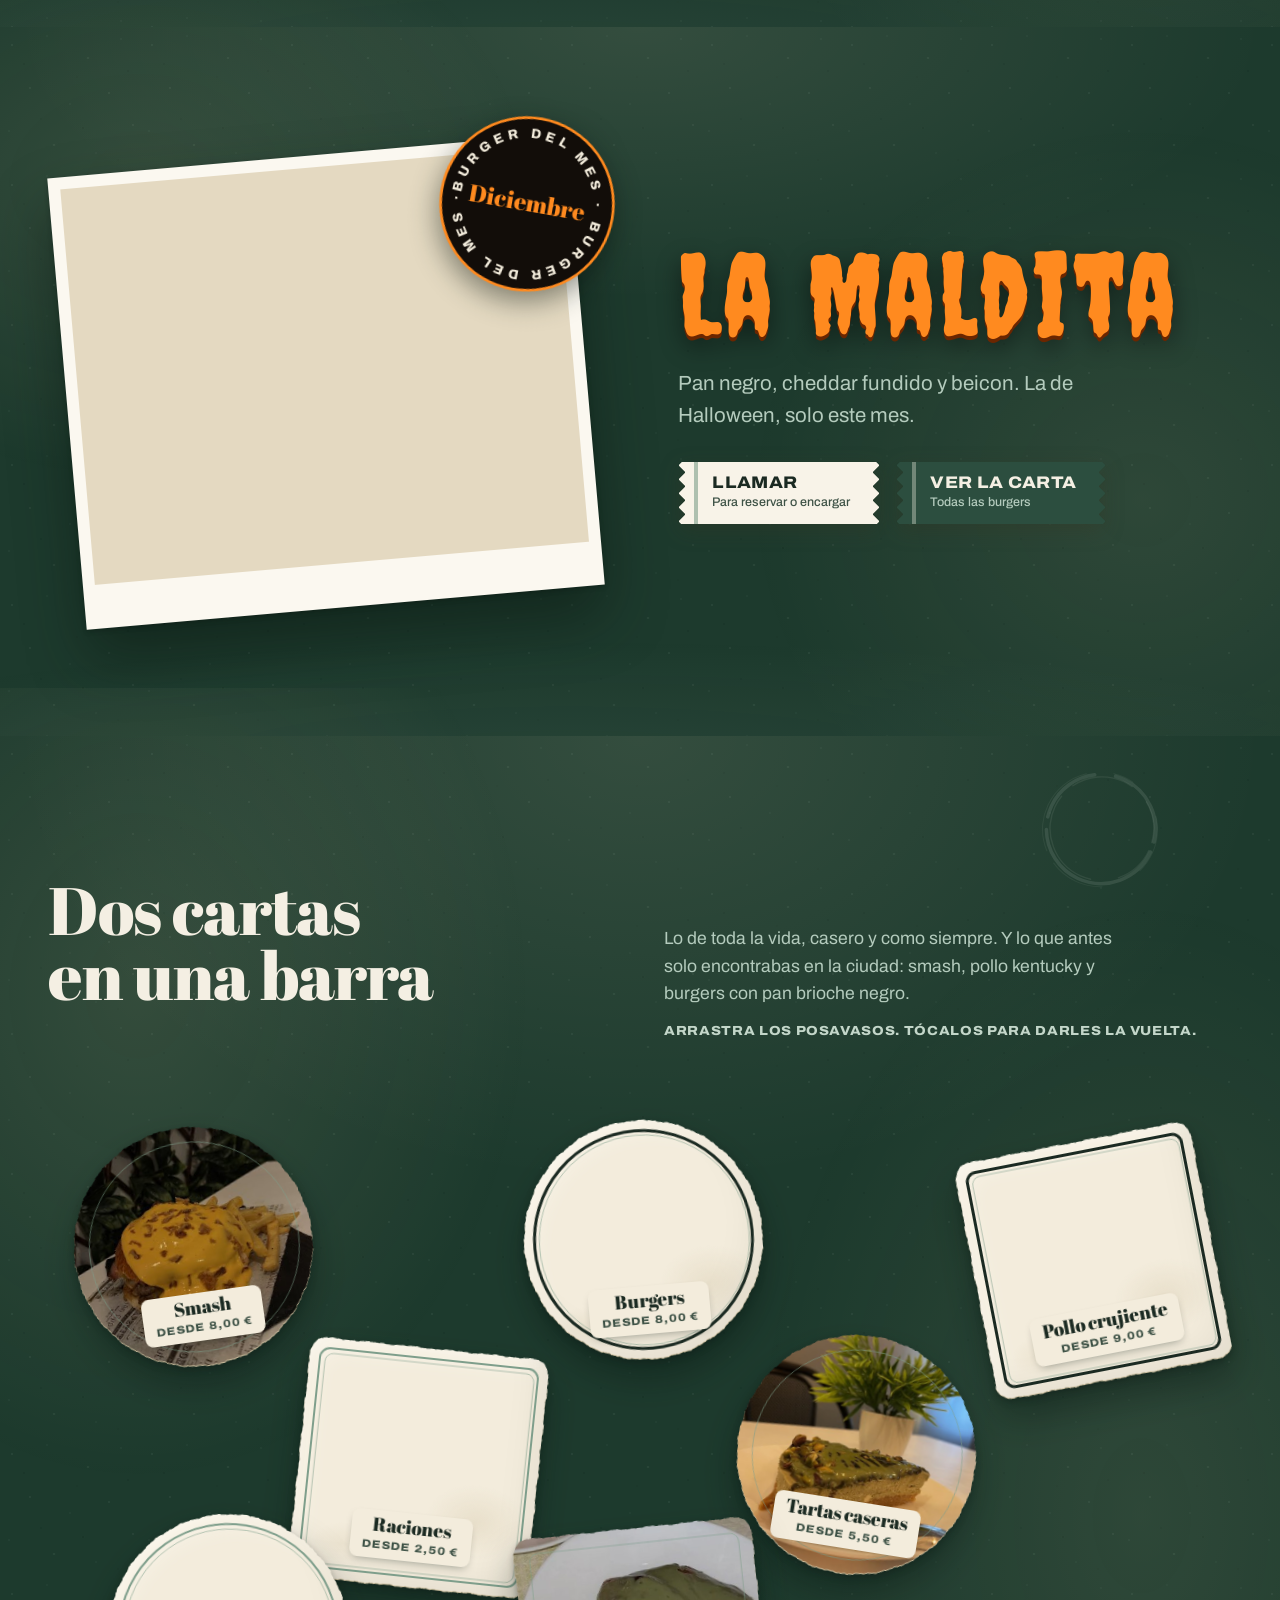
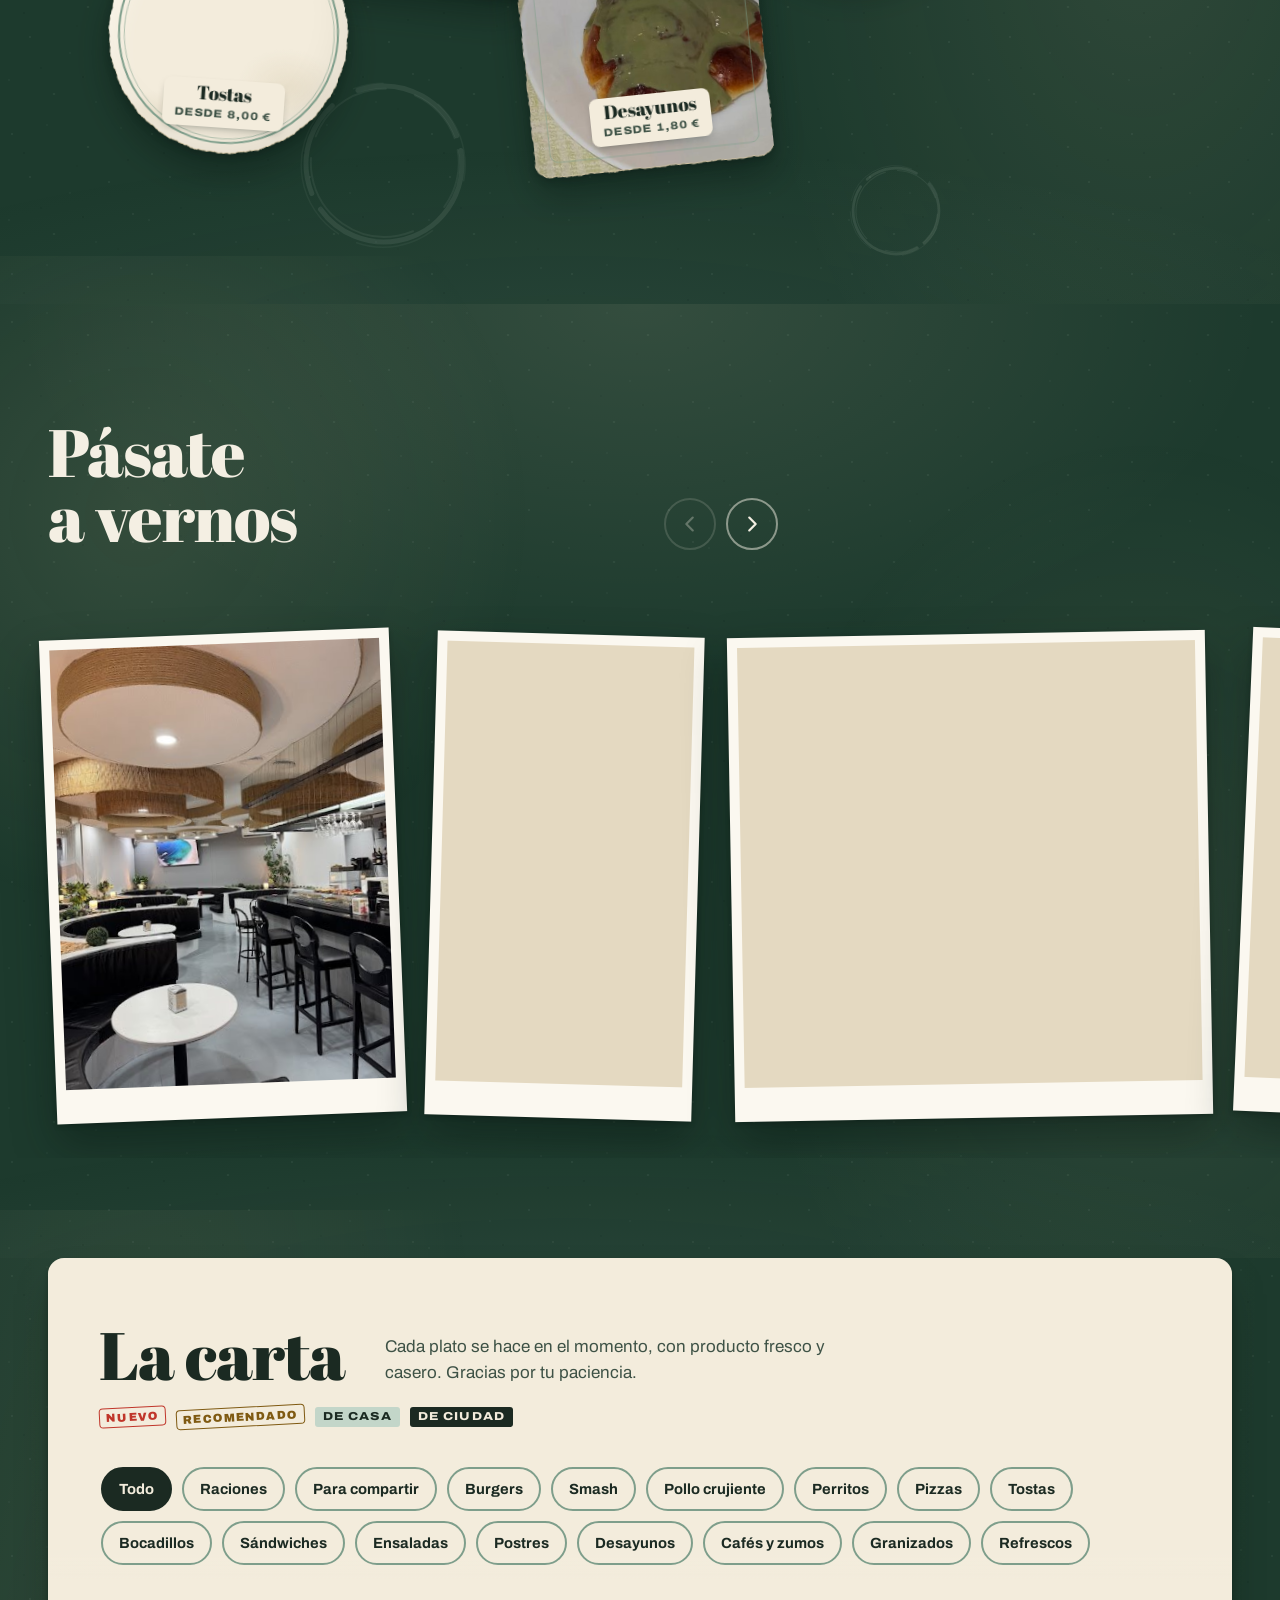
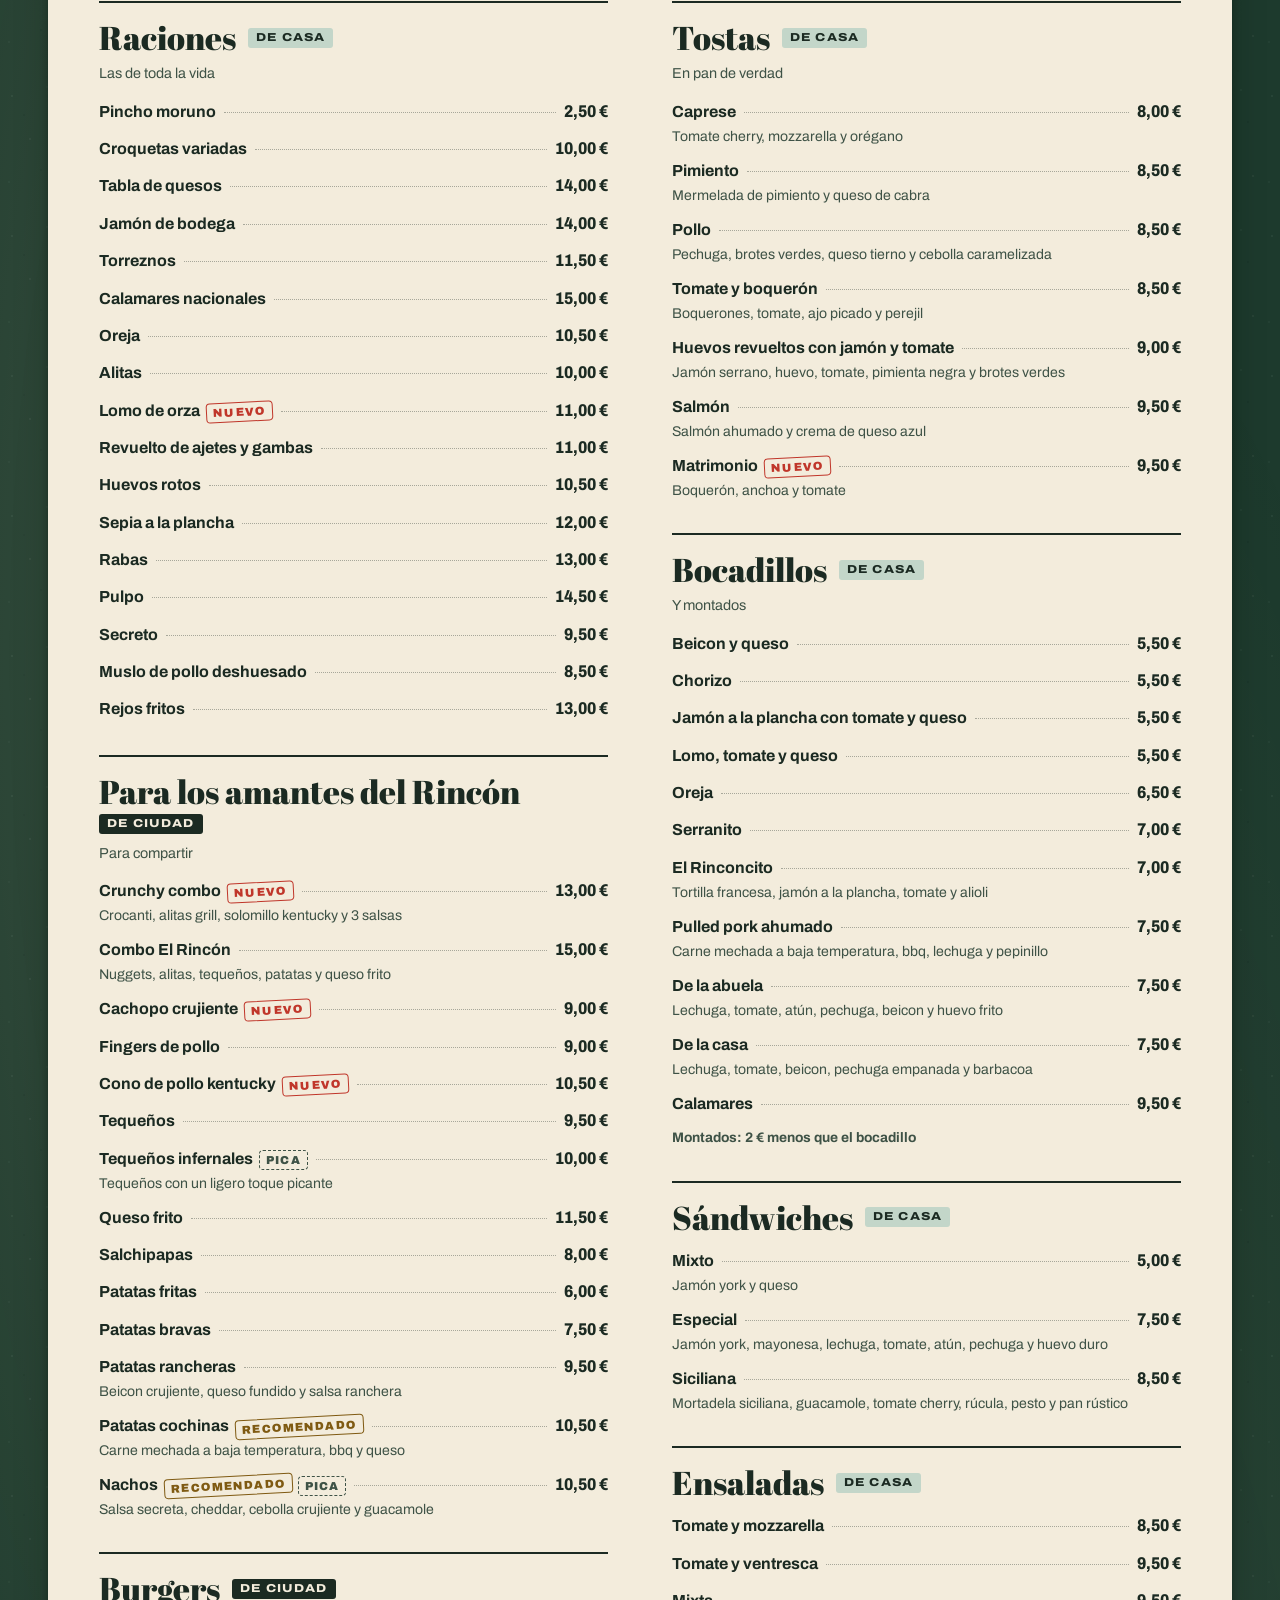
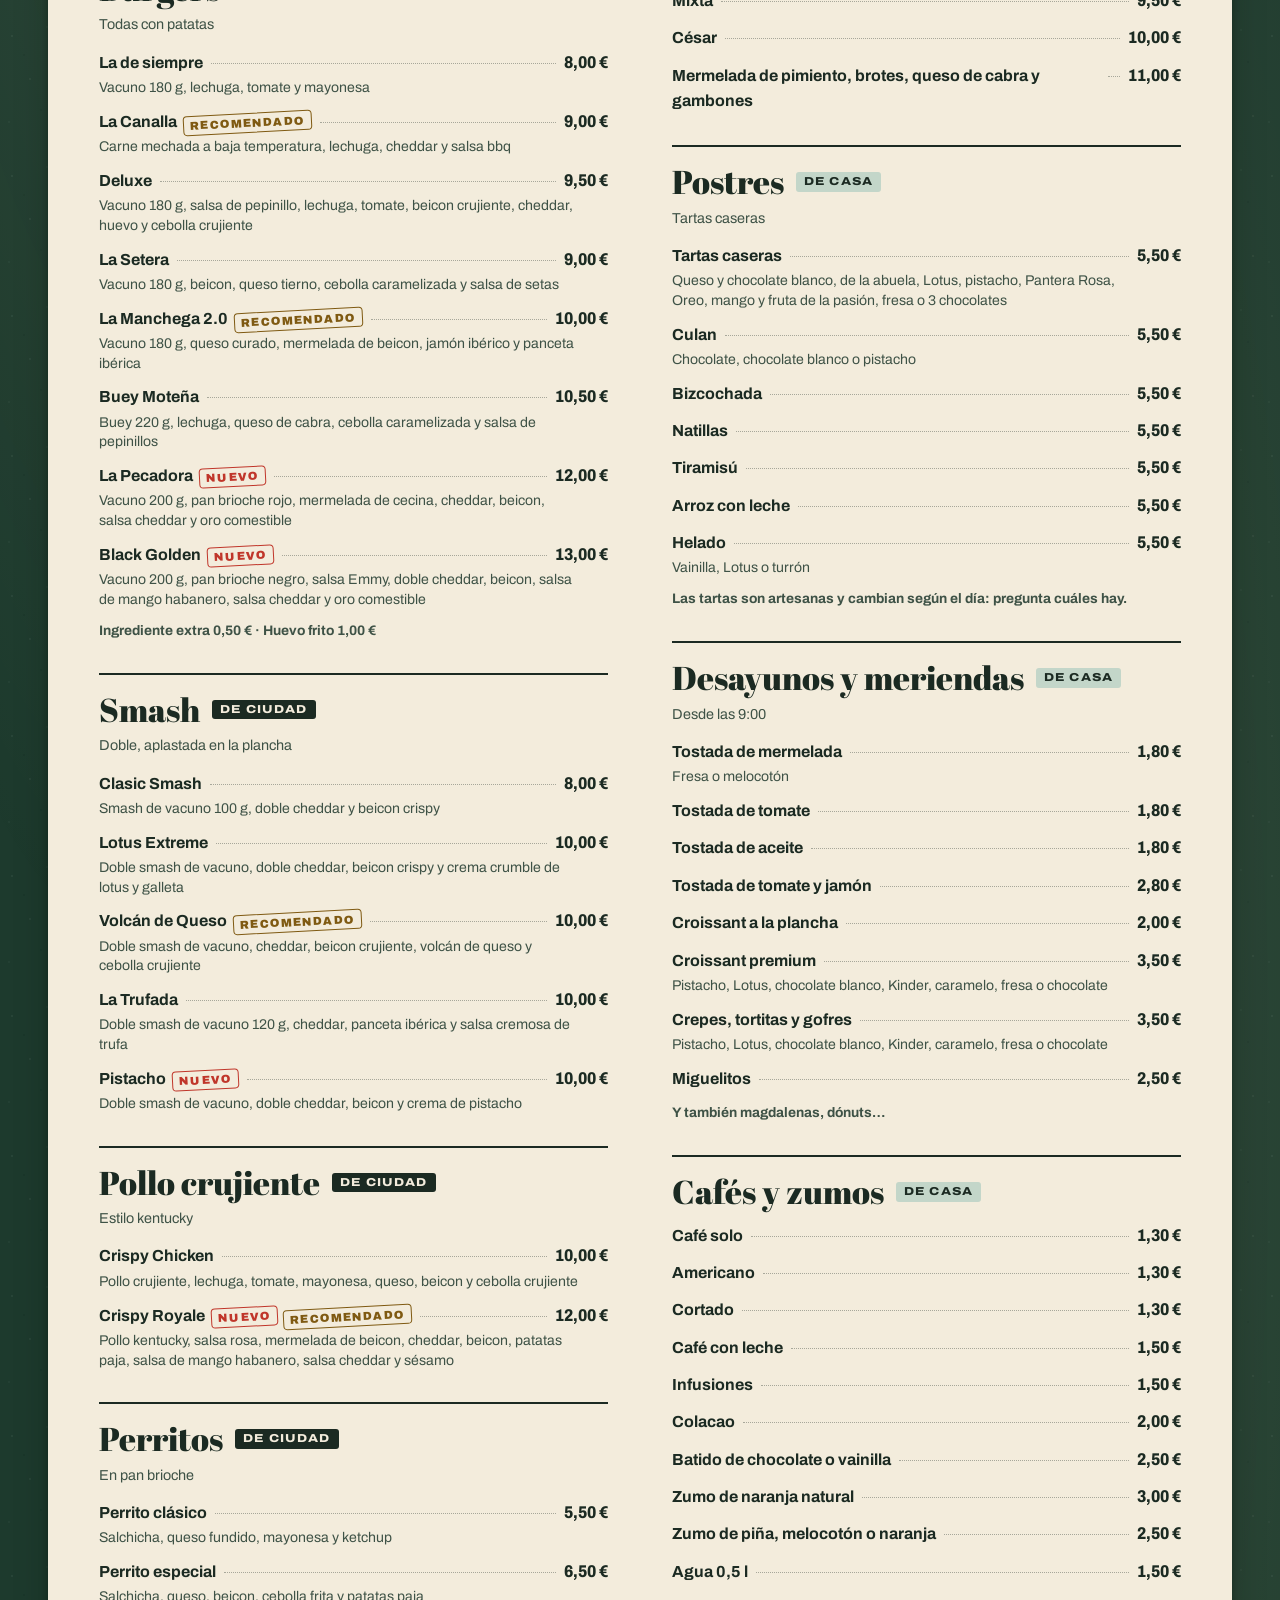
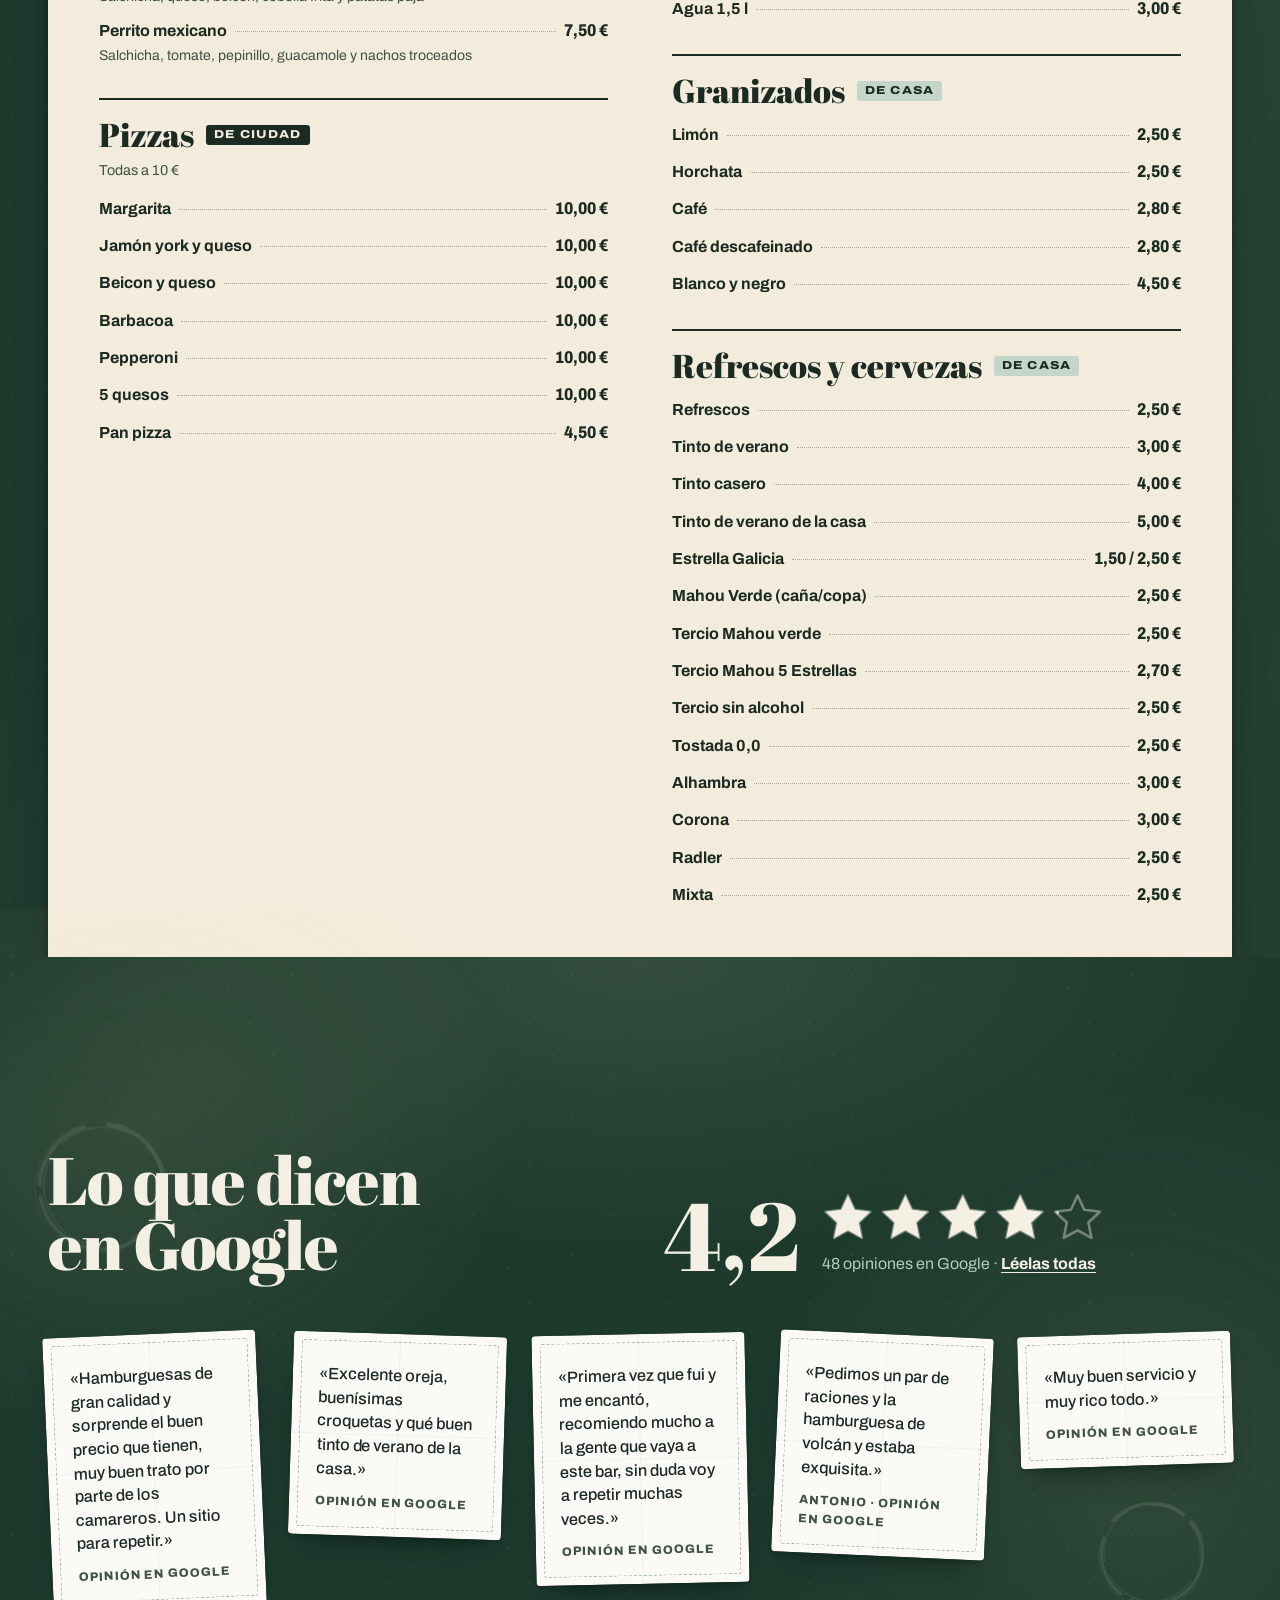
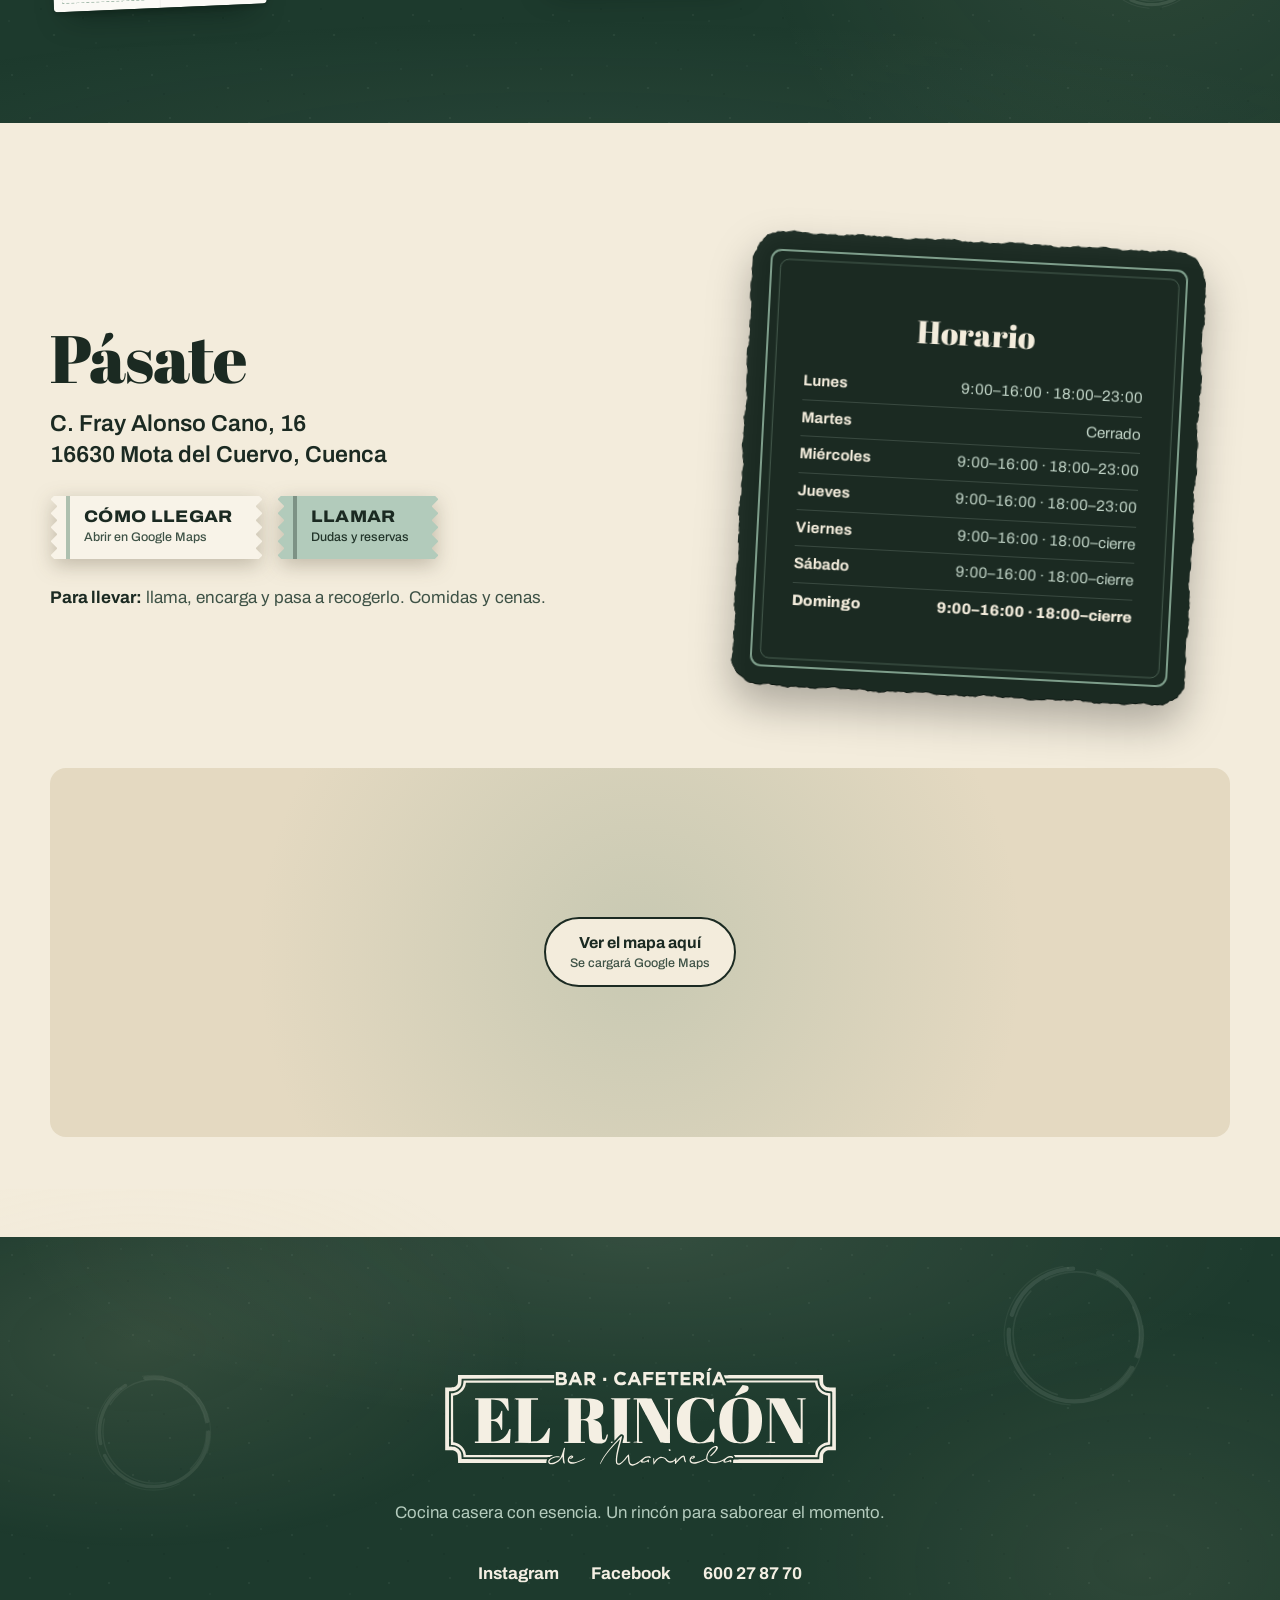
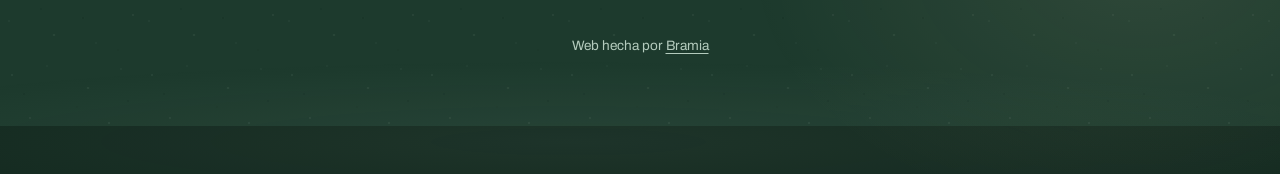
==== commit cde2a1f6: "Tarjeta de vista previa en JPEG normal (no progresivo) para WhatsApp Co-Authored-By: Claude Opus 5.5" ====
--- a/index.html
+++ b/index.html
@@ -15,7 +15,7 @@
   <meta property="og:description" content="Burgers de ciudad, cocina de casa. Menú del día, raciones, smash burgers y tartas caseras.">
   <meta property="og:url" content="https://elrincondemarinela.com/">
   <meta property="og:site_name" content="El Rincón de Marinela">
-  <meta property="og:image" content="https://elrincondemarinela.com/assets/og-2.jpg">
+  <meta property="og:image" content="https://elrincondemarinela.com/assets/og-3.jpg">
   <meta property="og:image:type" content="image/jpeg">
   <meta property="og:image:alt" content="El Rincón de Marinela: burgers de ciudad, cocina de casa. Mota del Cuervo.">
   <meta property="og:image:width" content="1200">
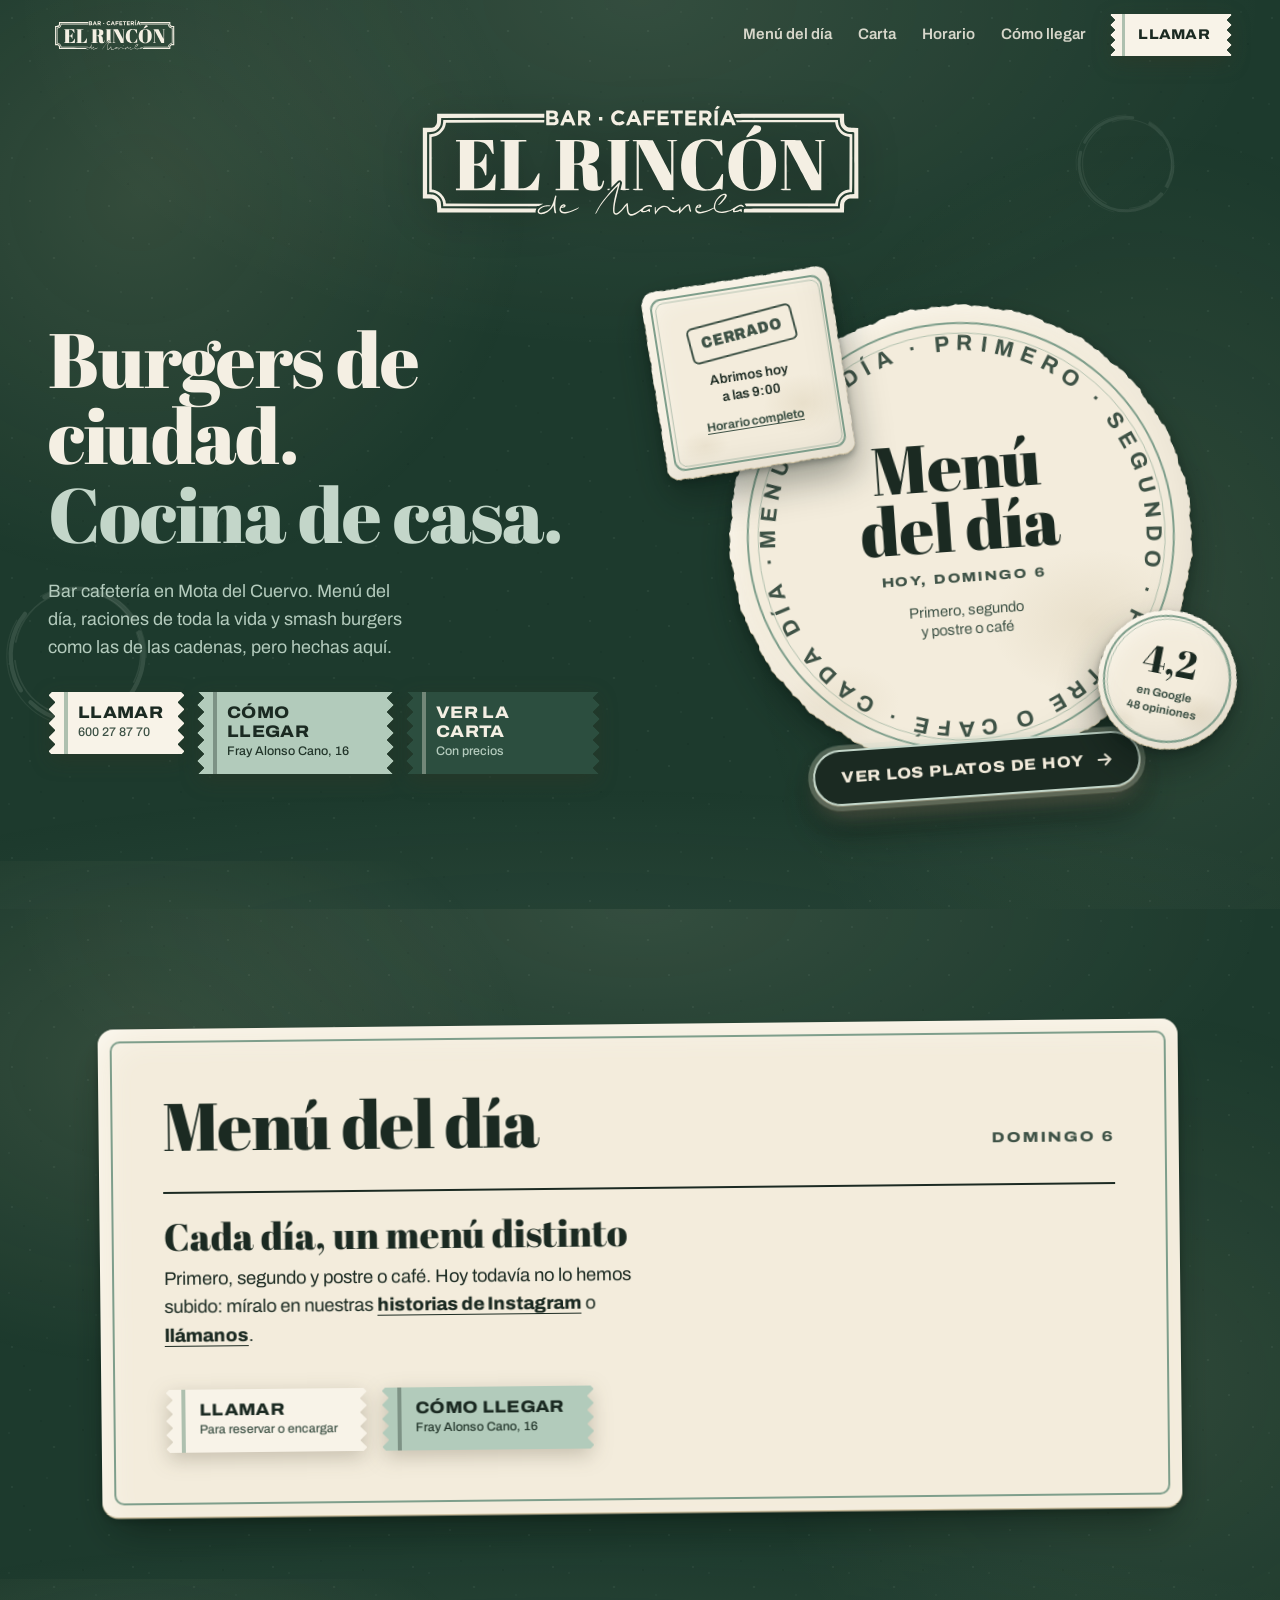
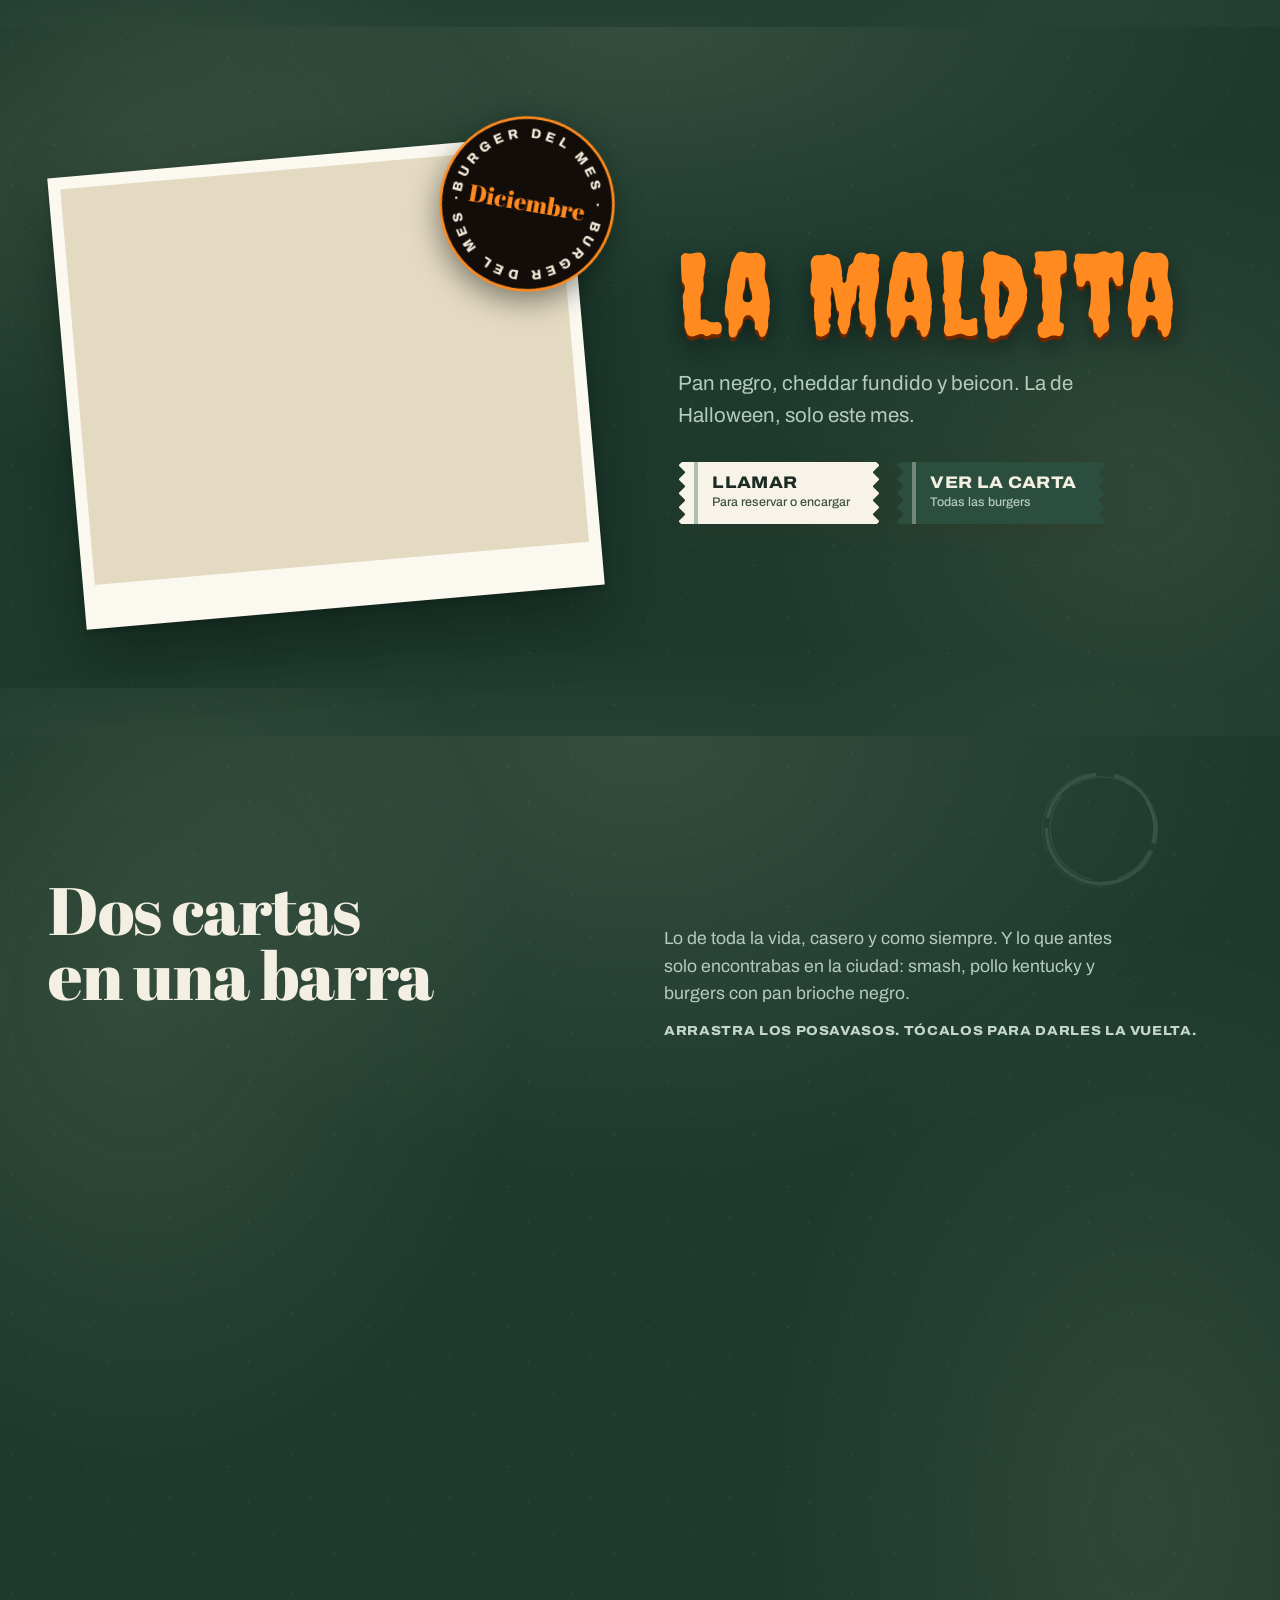
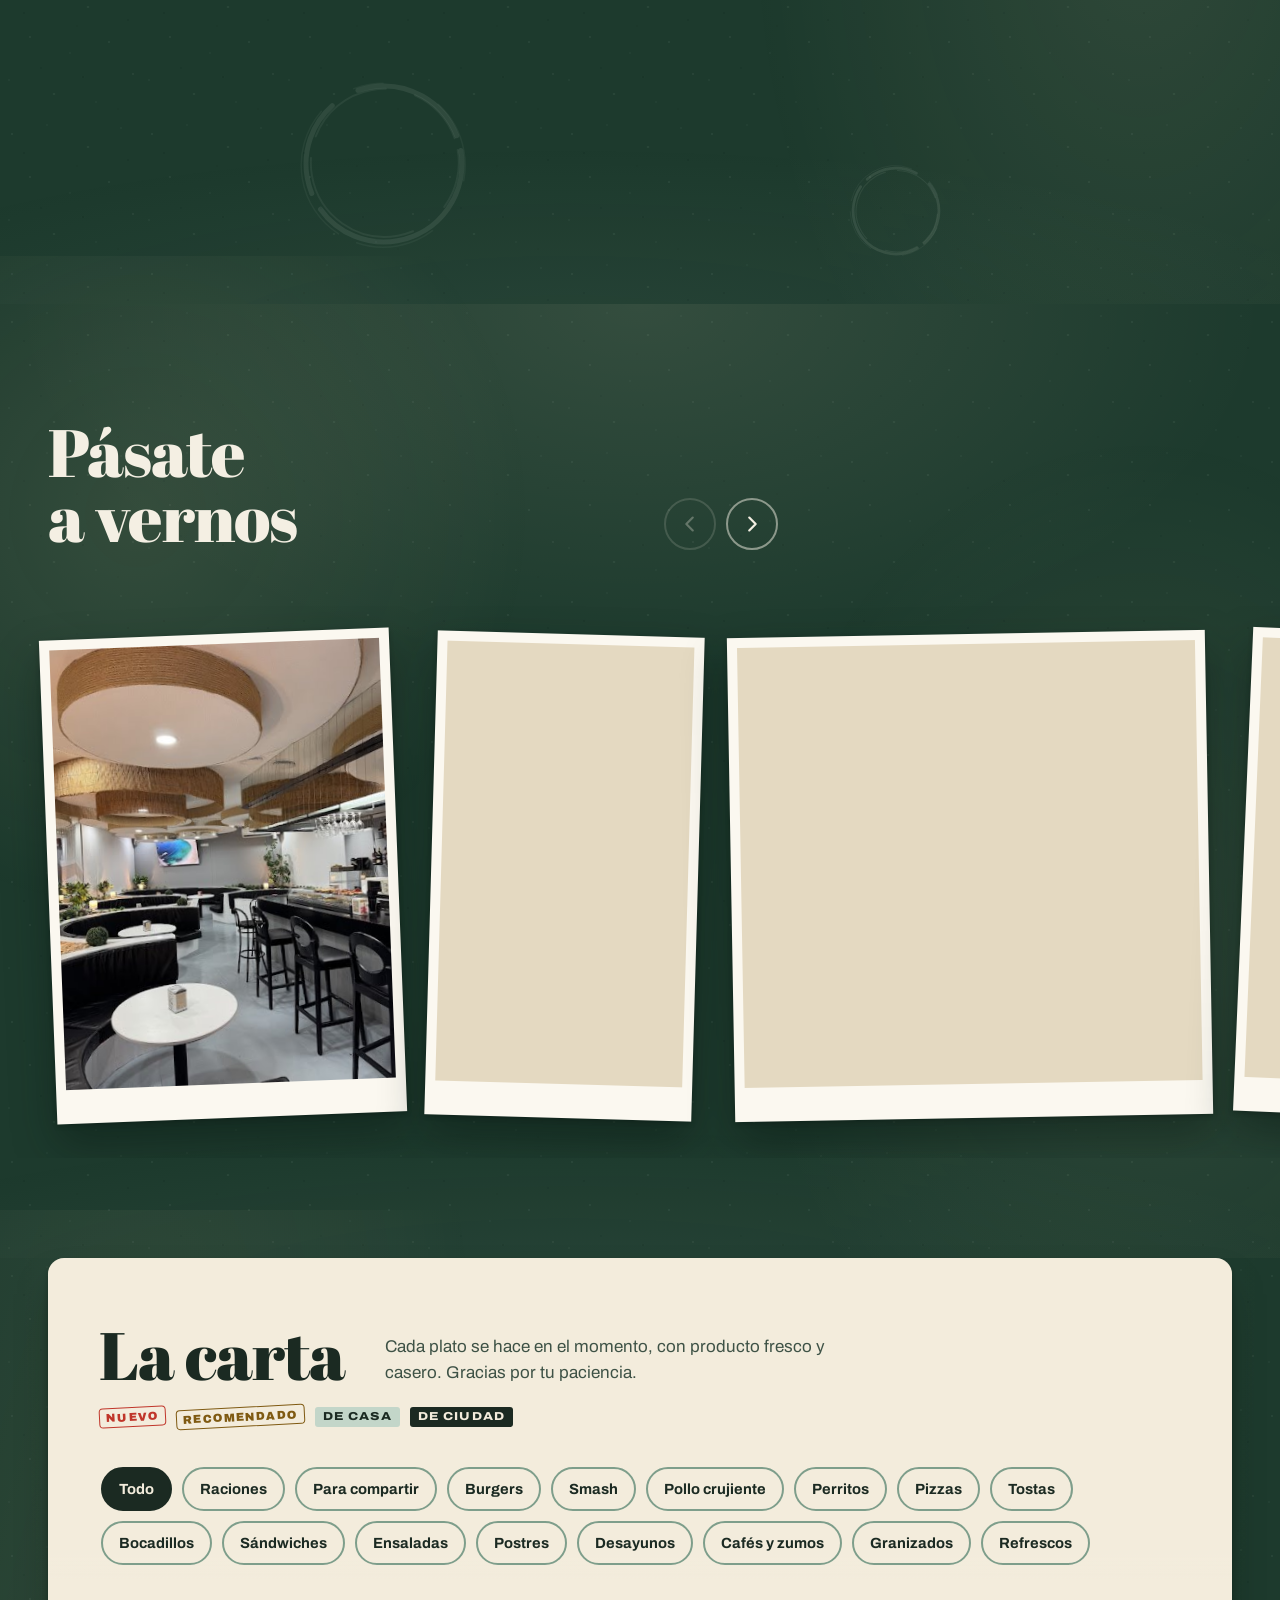
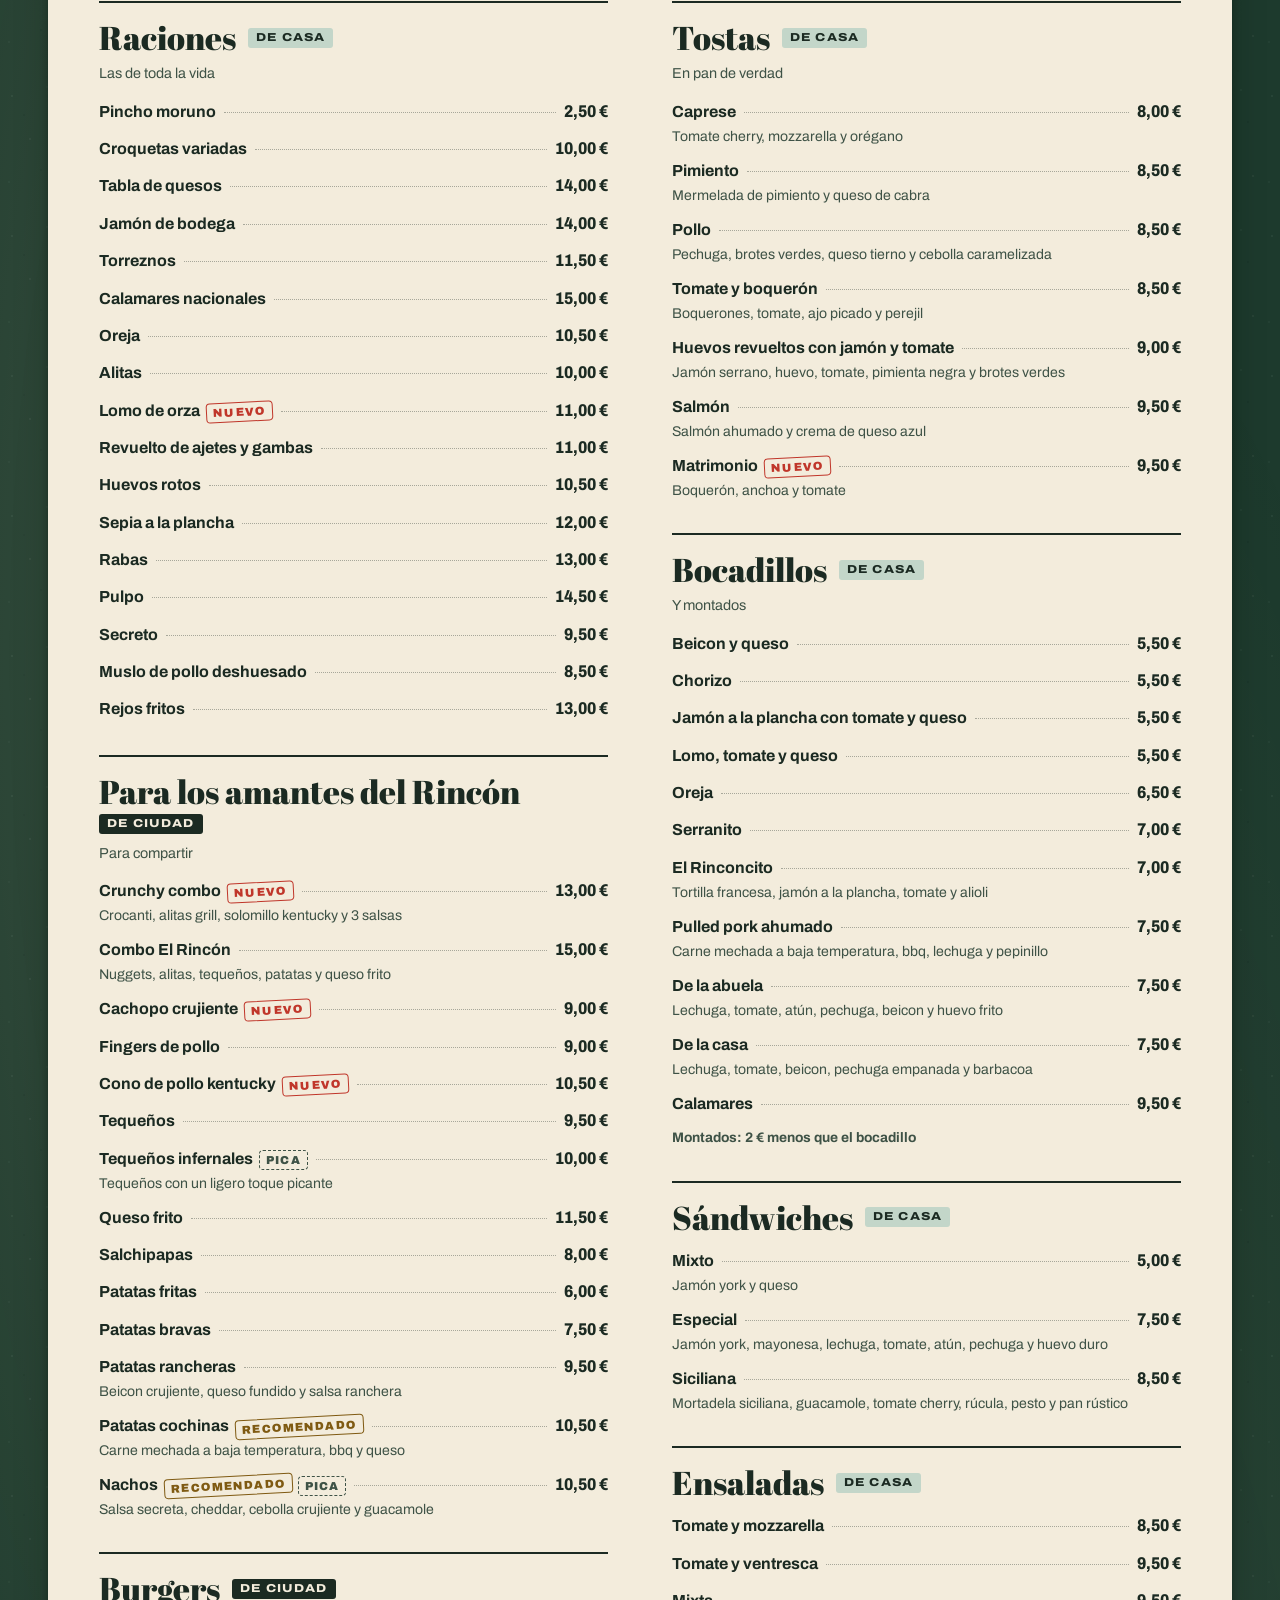
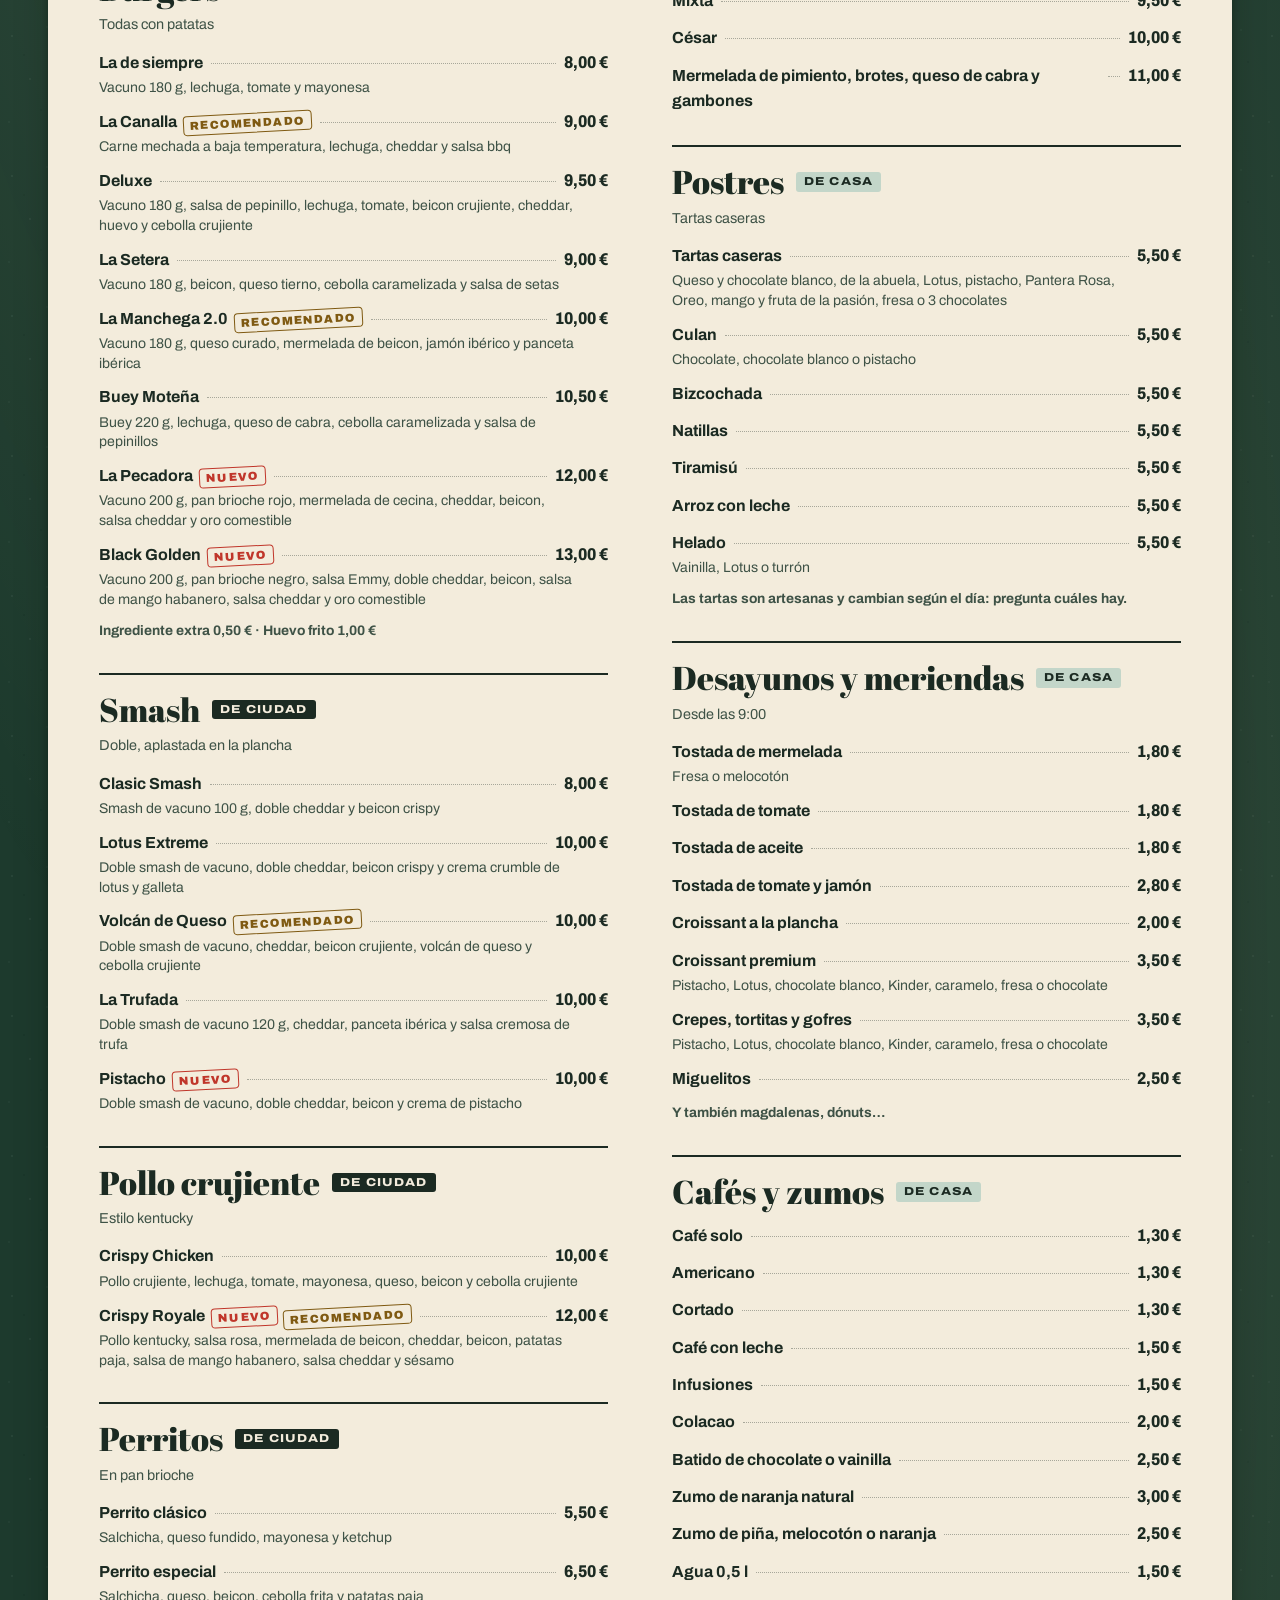
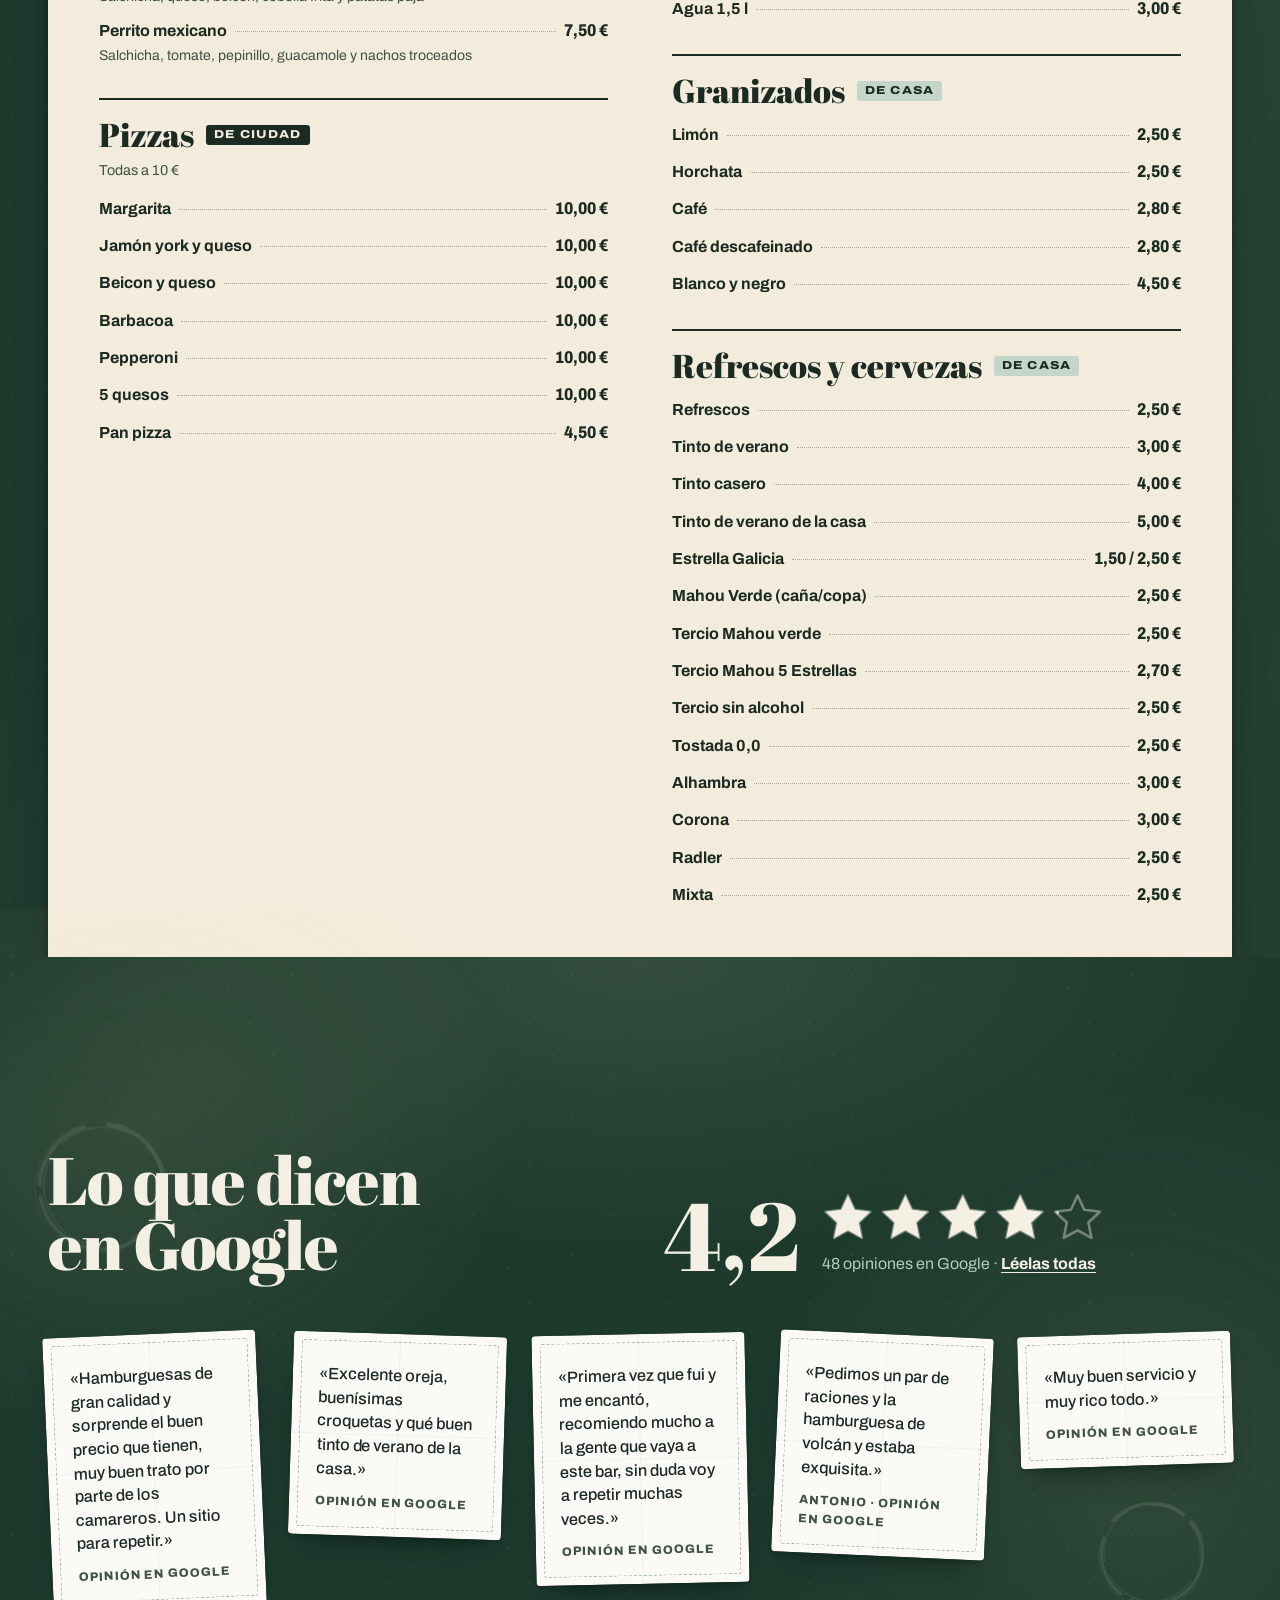
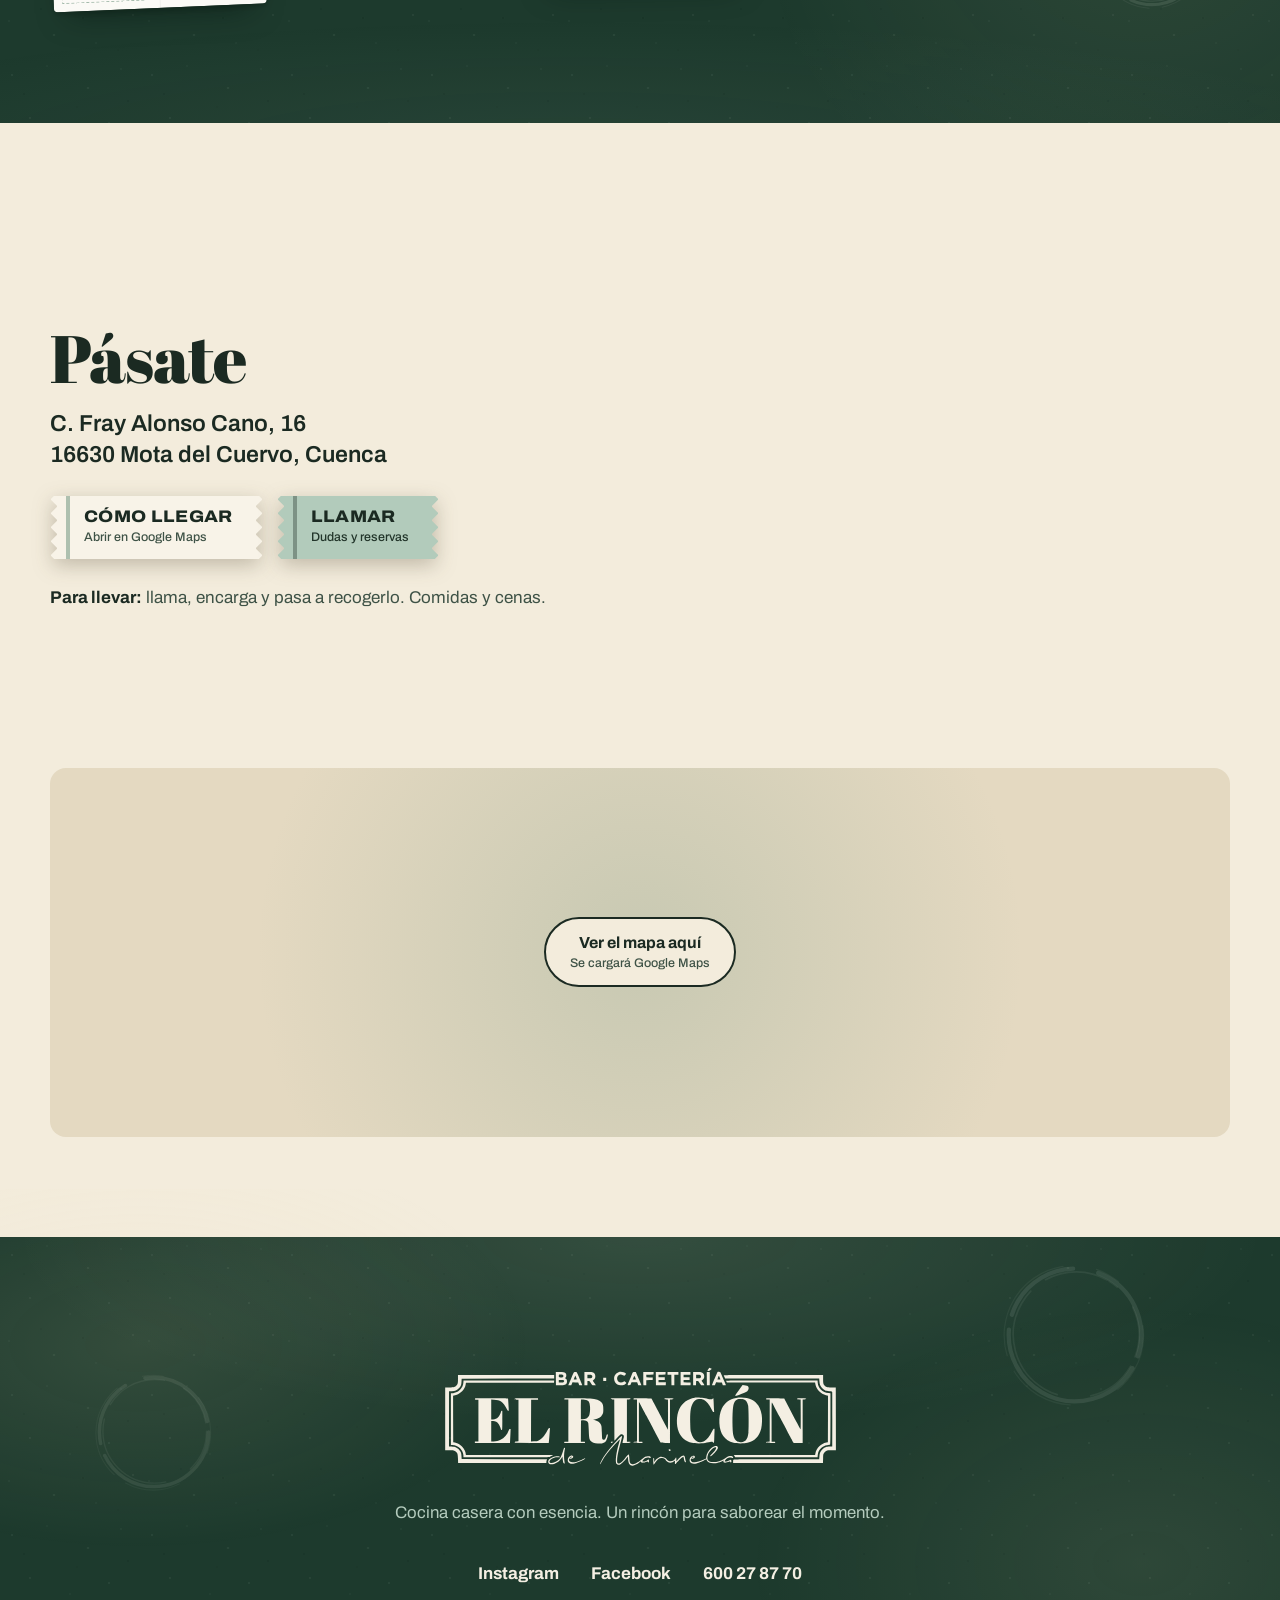
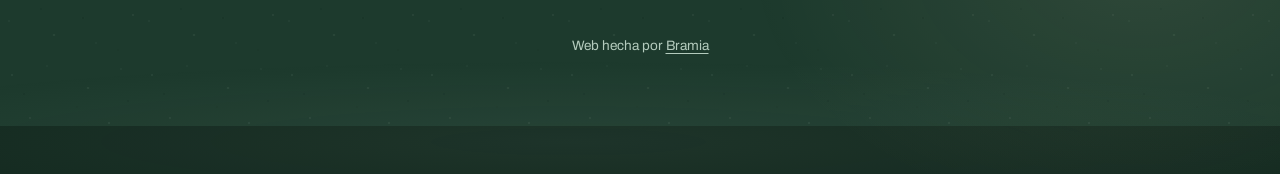
==== commit 0a355fe5: "Dirección corta /carta para el QR de las mesas y QR listos para imprimir Co-Authored-By: Claude Opus" ====
--- a/index.html
+++ b/index.html
@@ -25,7 +25,7 @@
   <link rel="preconnect" href="https://fonts.googleapis.com">
   <link rel="preconnect" href="https://fonts.gstatic.com" crossorigin>
   <link rel="stylesheet" href="https://fonts.googleapis.com/css2?family=Abril+Fatface&family=Archivo:wdth,wght@62..125,300..900&display=swap">
-  <link rel="stylesheet" href="css/styles.css?v=19">
+  <link rel="stylesheet" href="css/styles.css?v=20">
 
   <script type="application/ld+json">
   {
@@ -371,7 +371,7 @@
     <a class="dock__btn" href="#carta">Carta</a>
   </nav>
 
-  <script src="js/data.js?v=19"></script>
-  <script src="js/app.js?v=19"></script>
+  <script src="js/data.js?v=20"></script>
+  <script src="js/app.js?v=20"></script>
 </body>
 </html>
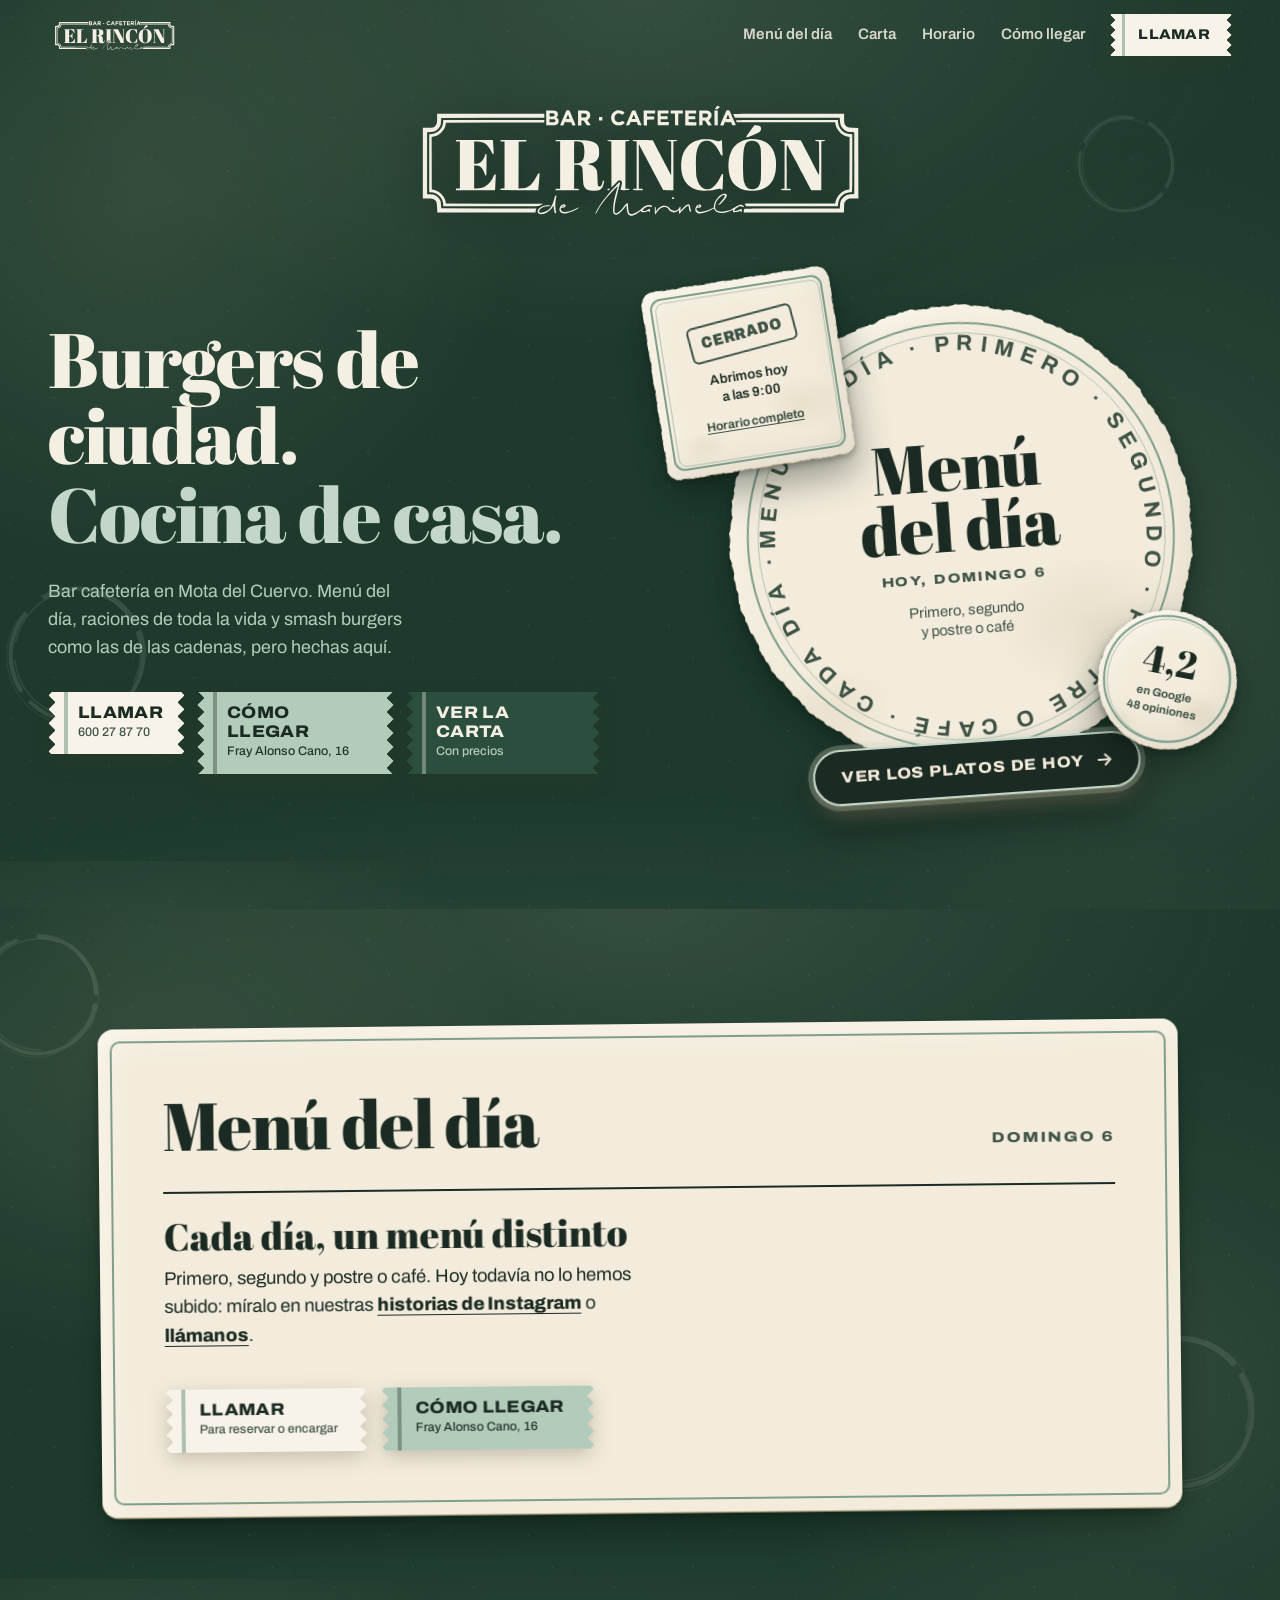
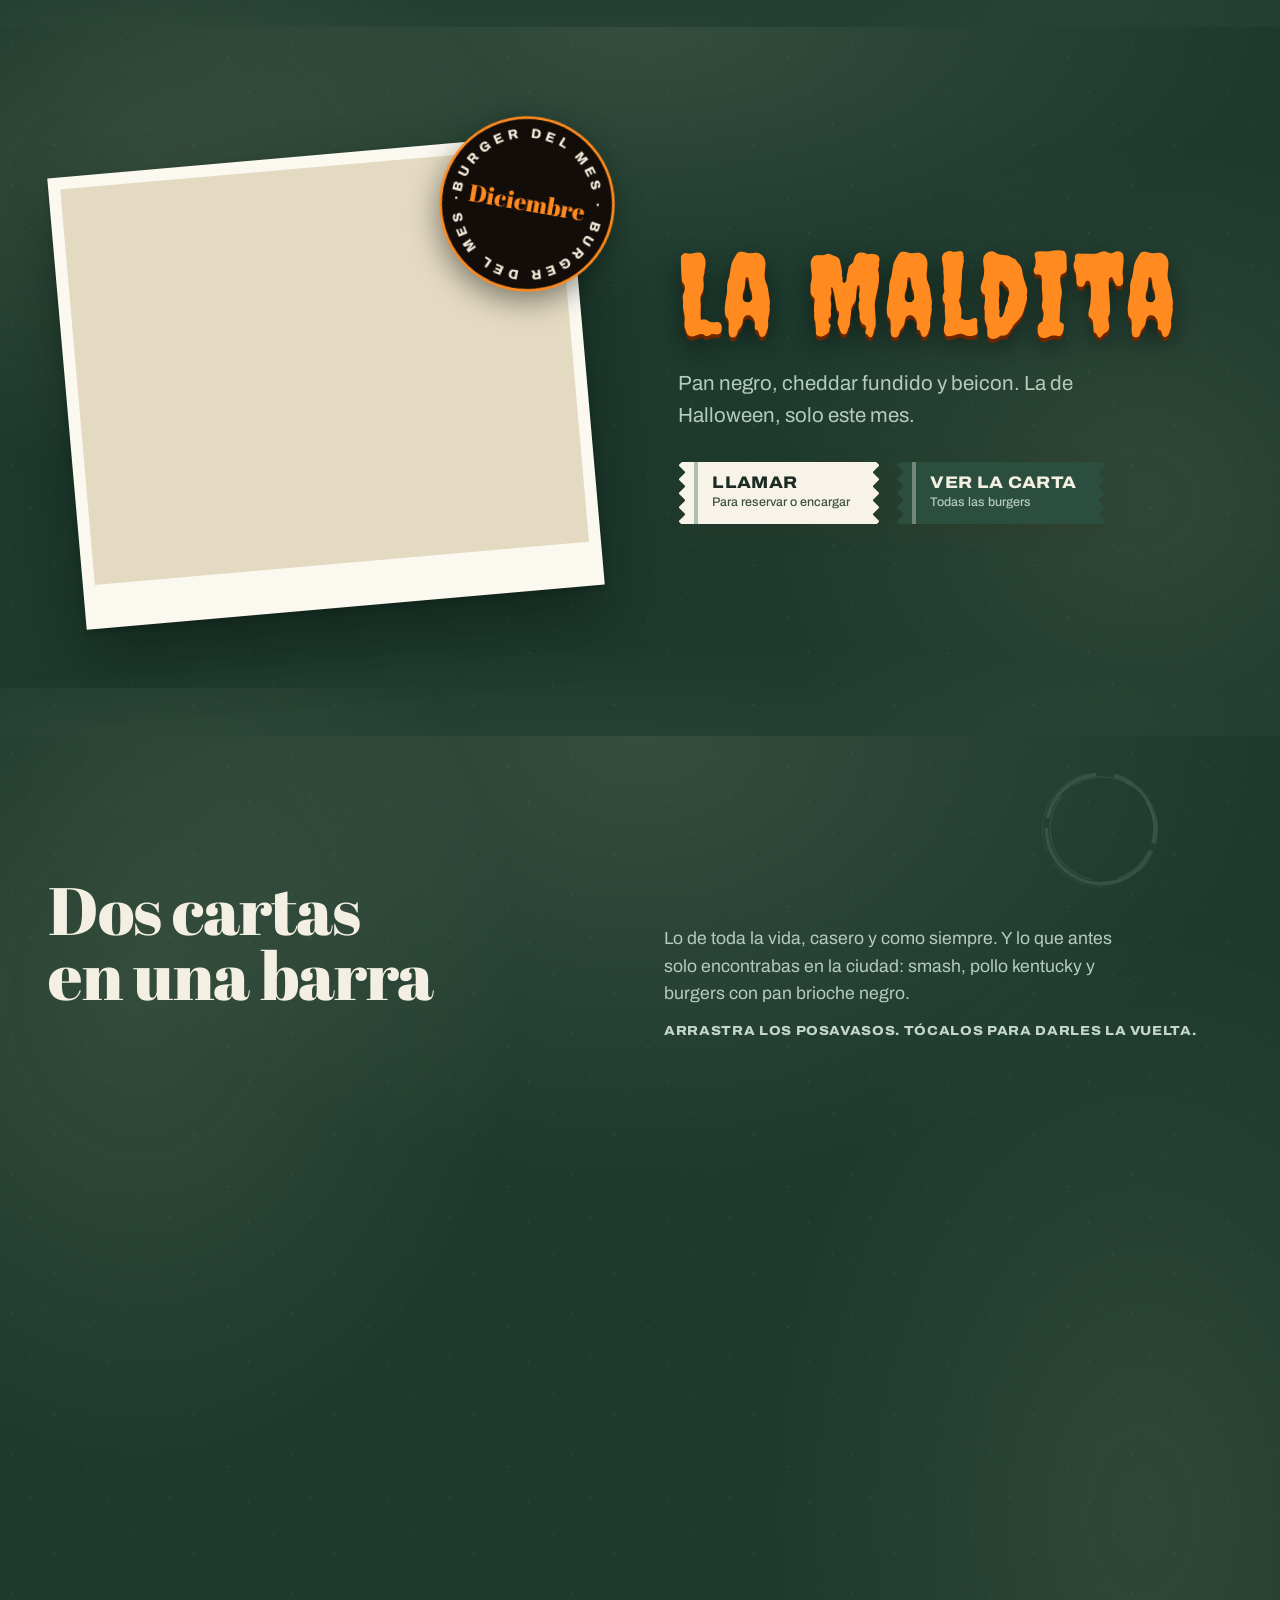
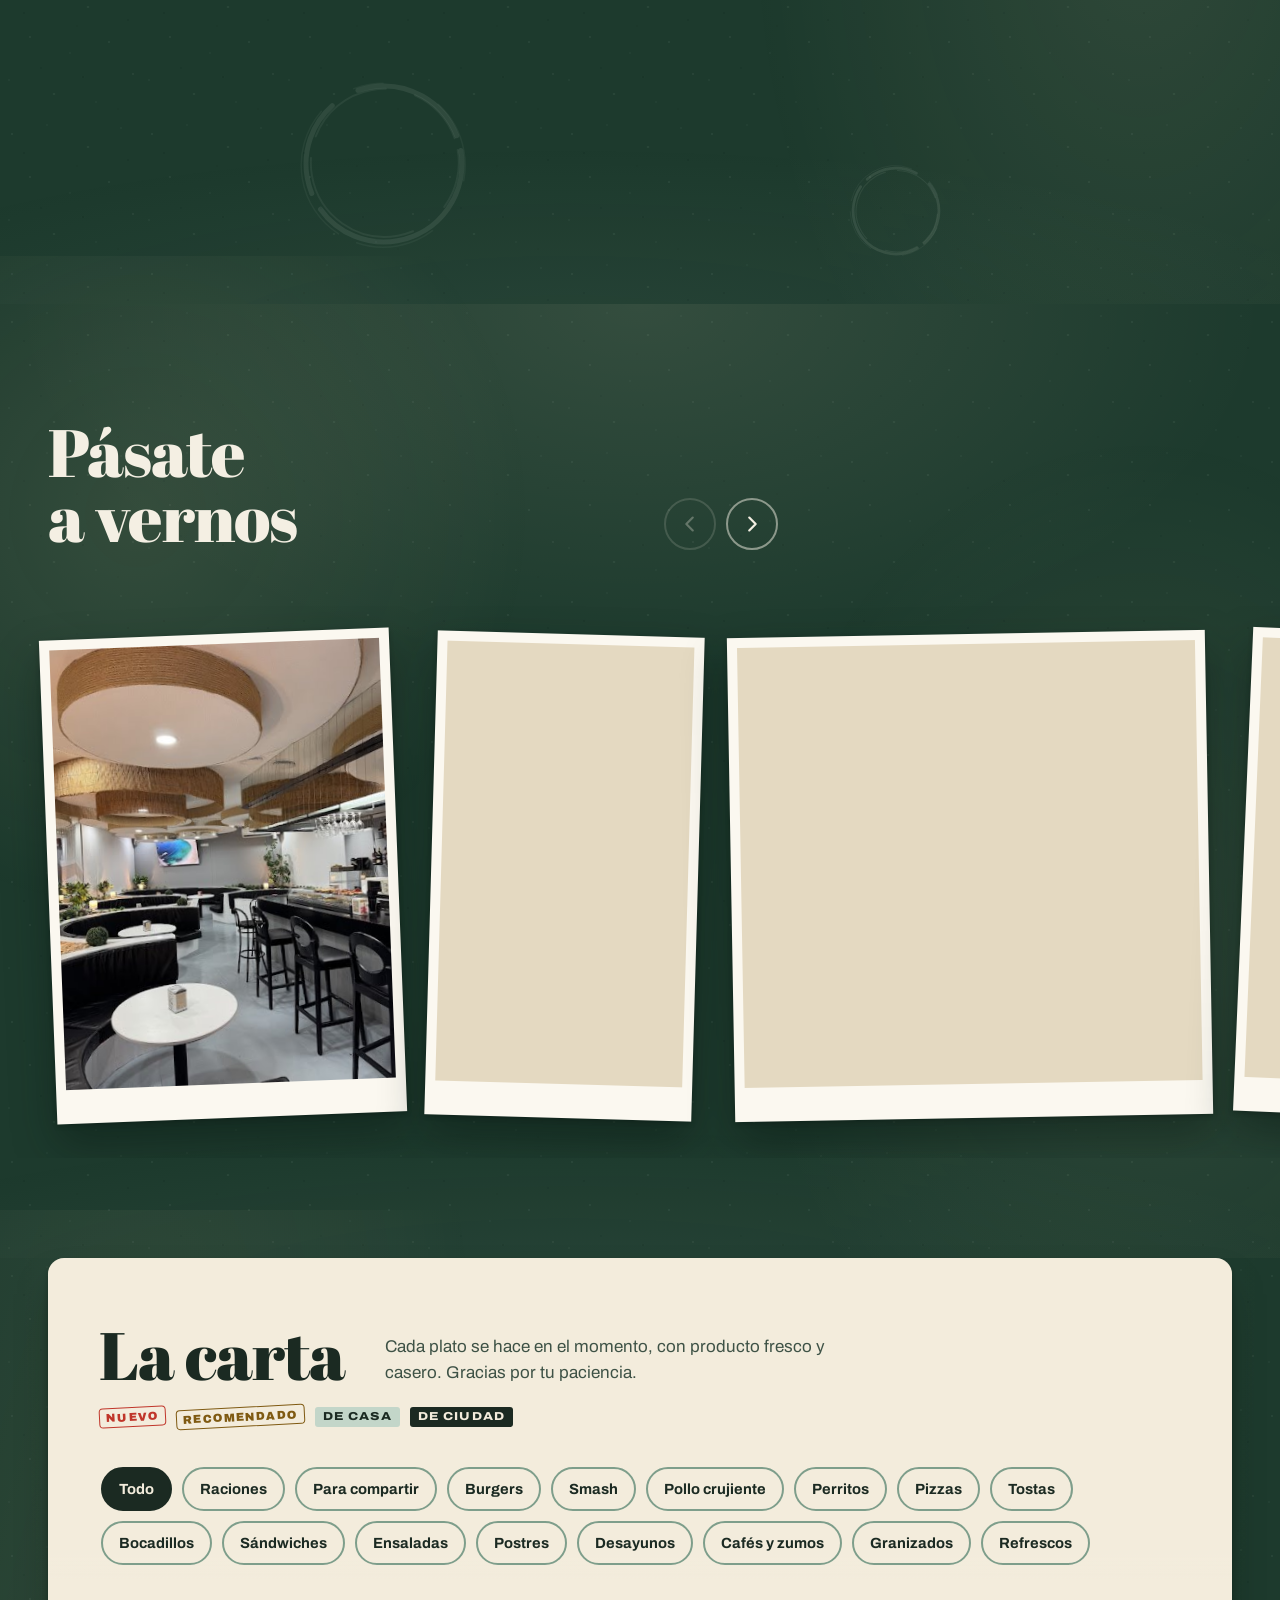
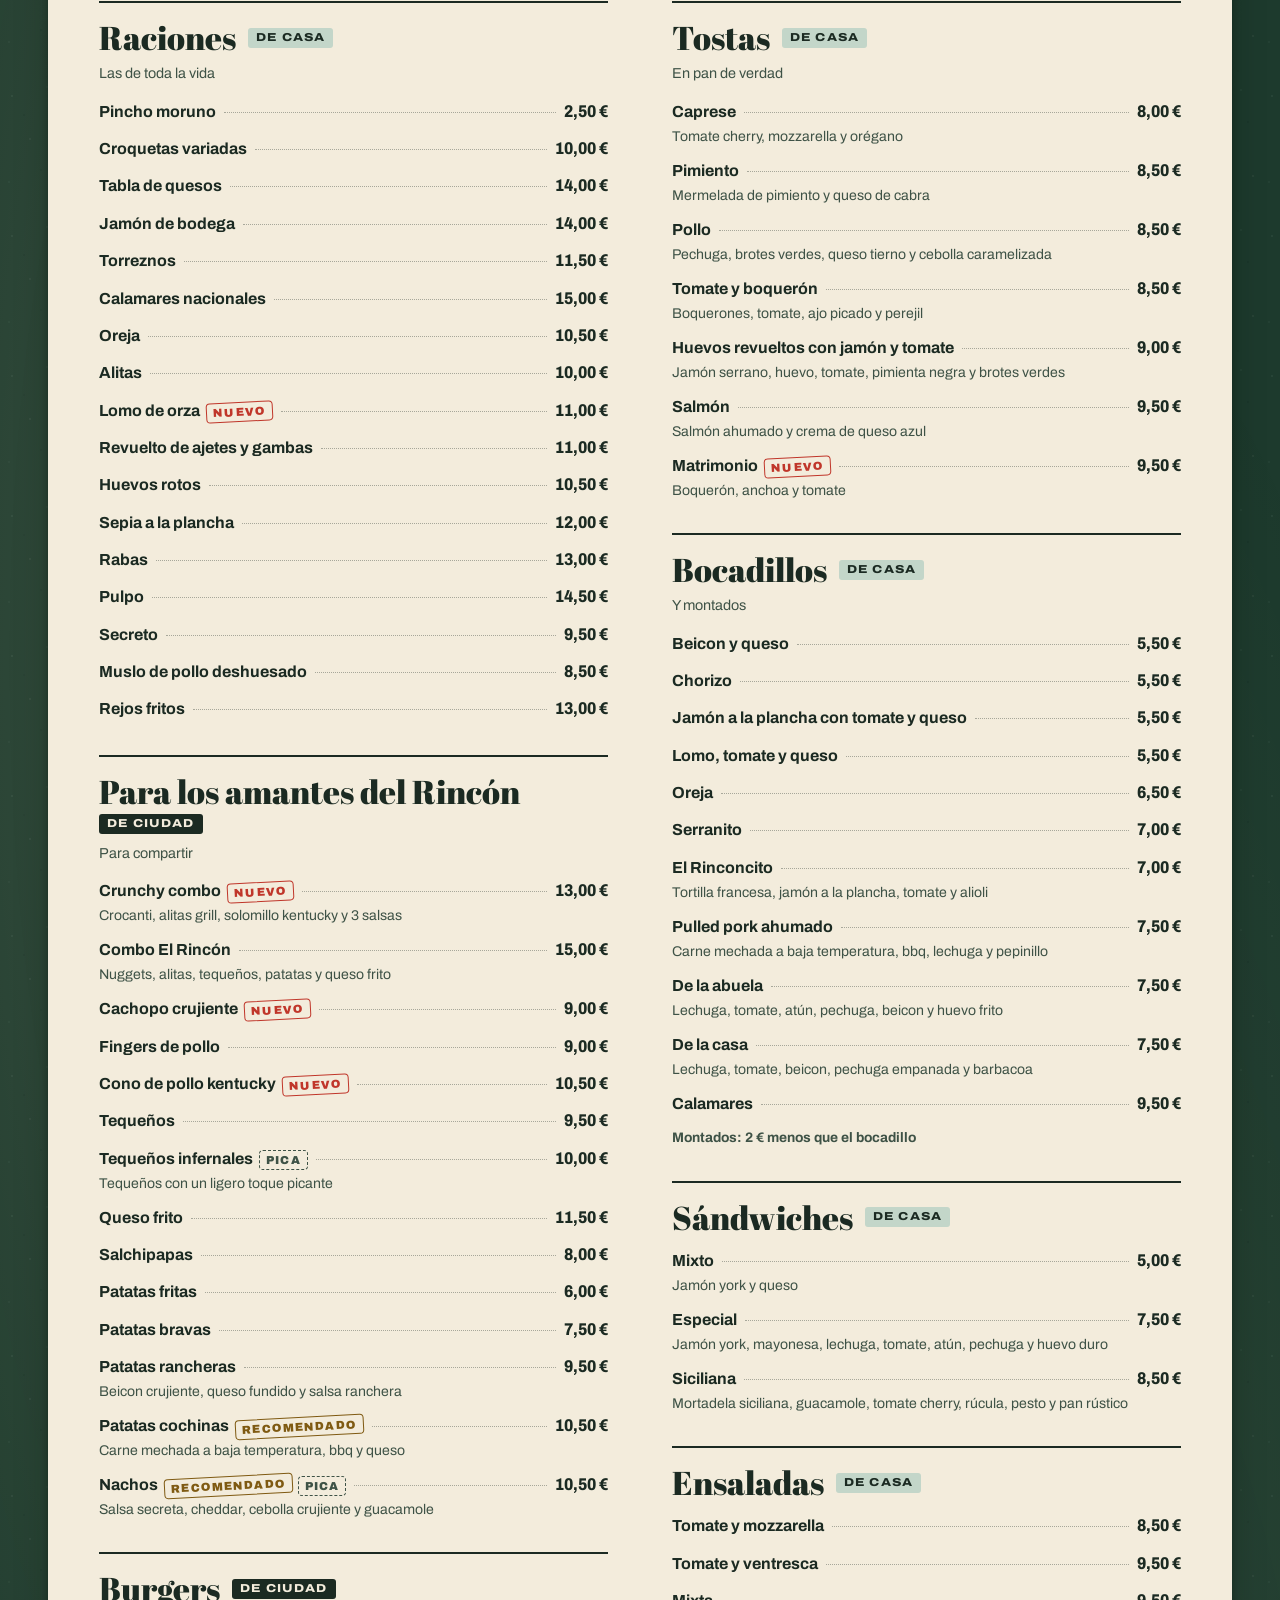
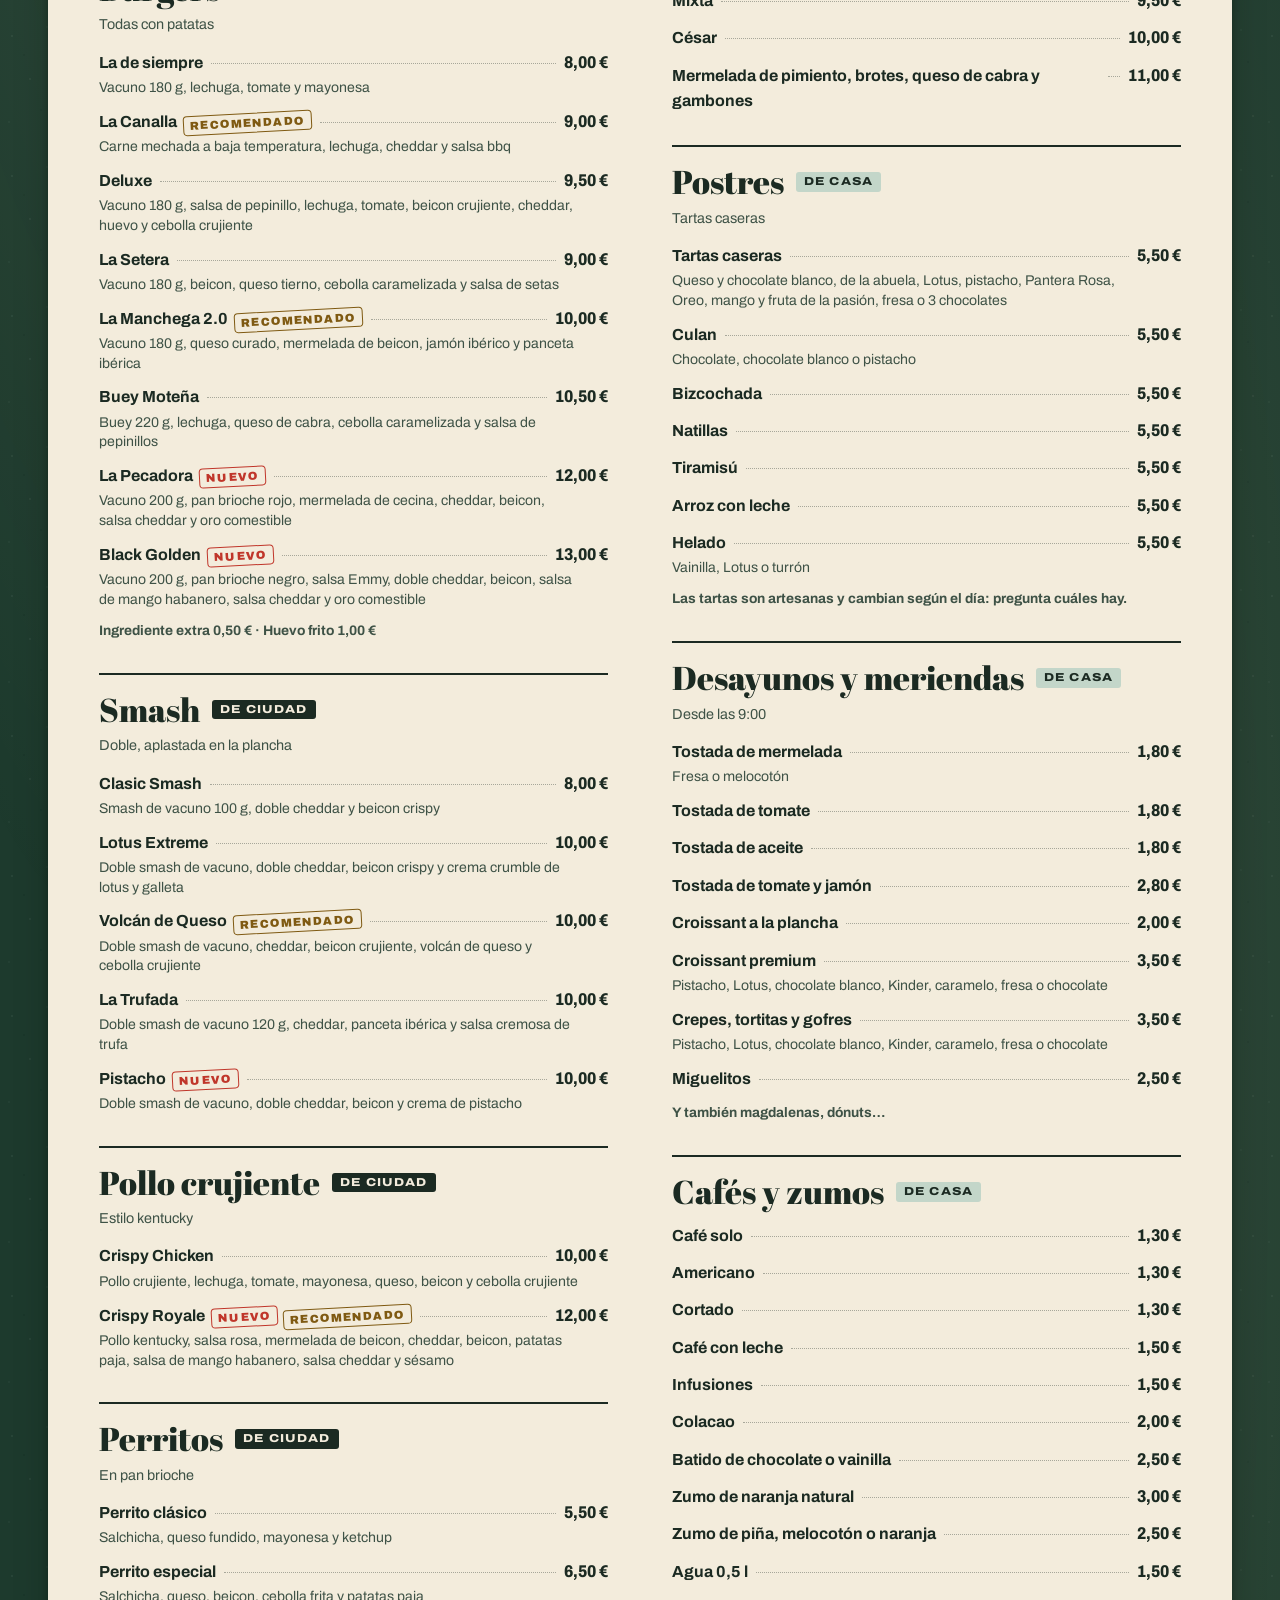
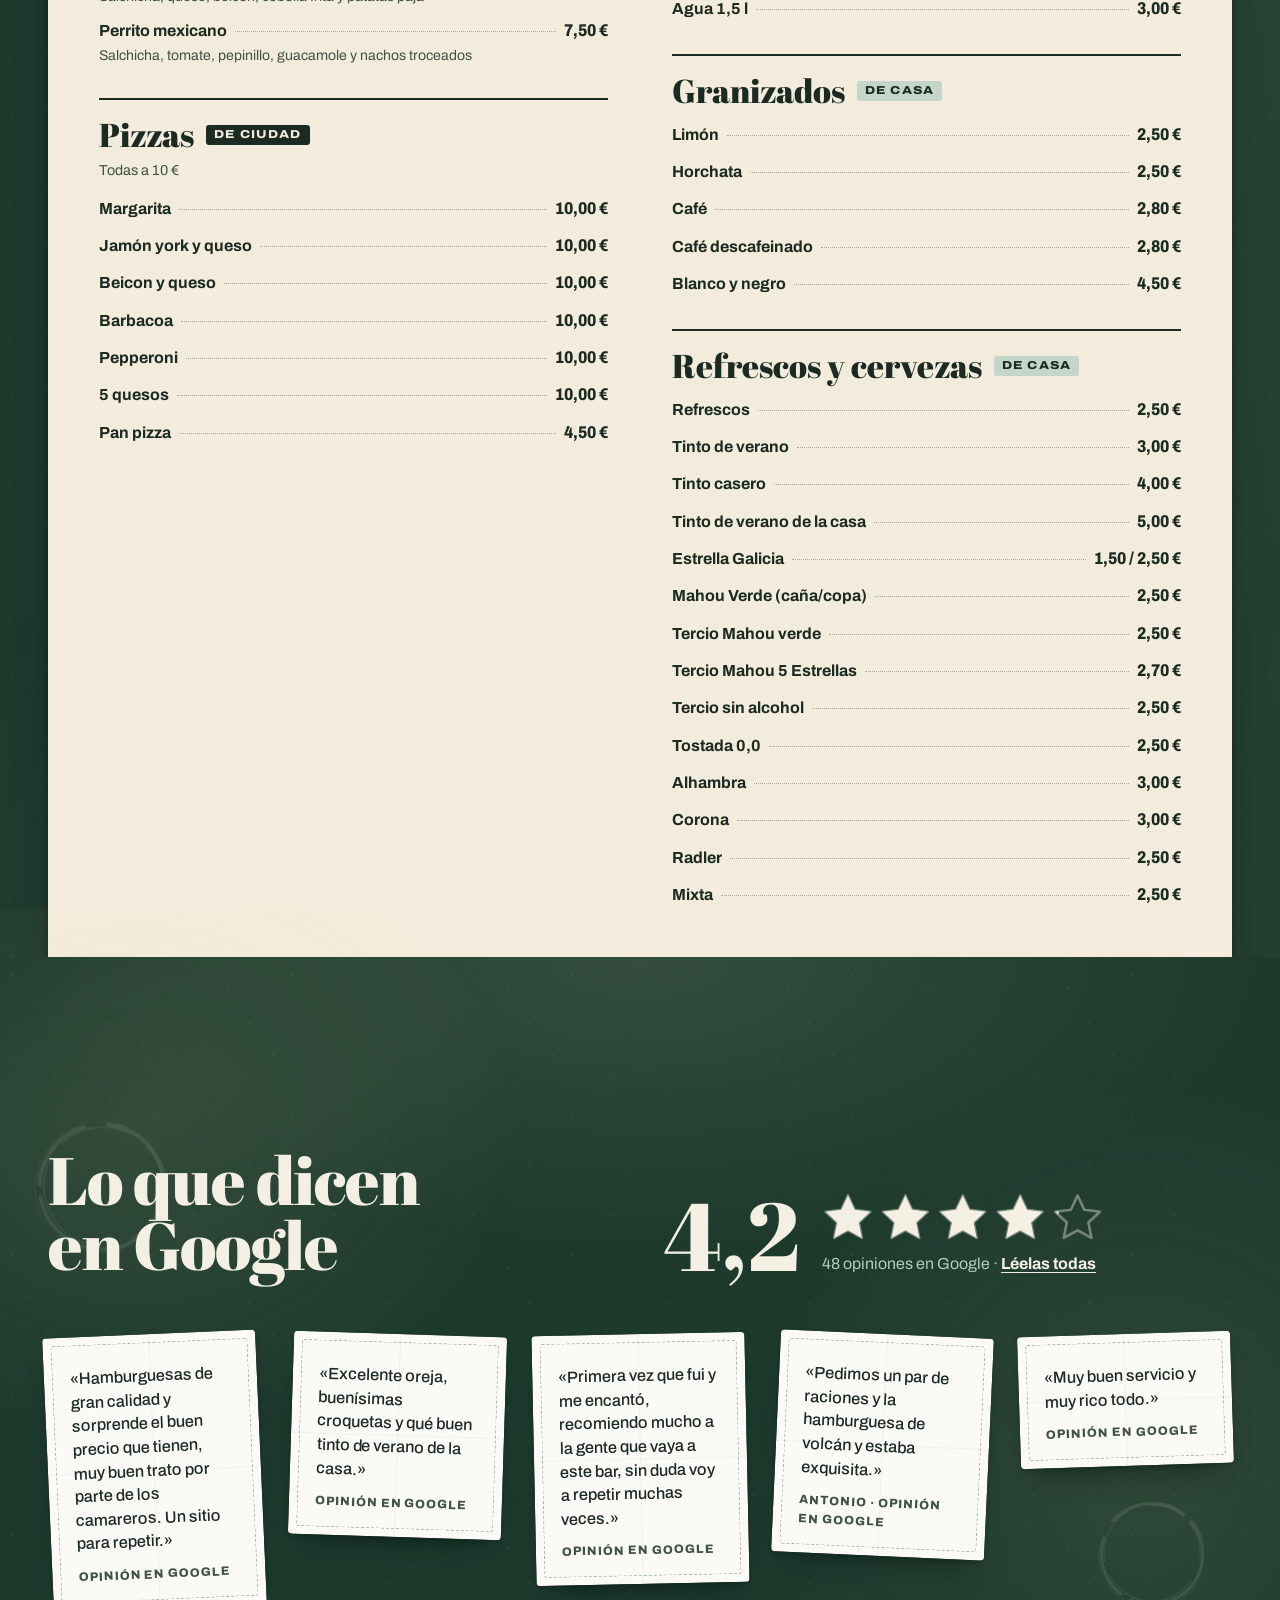
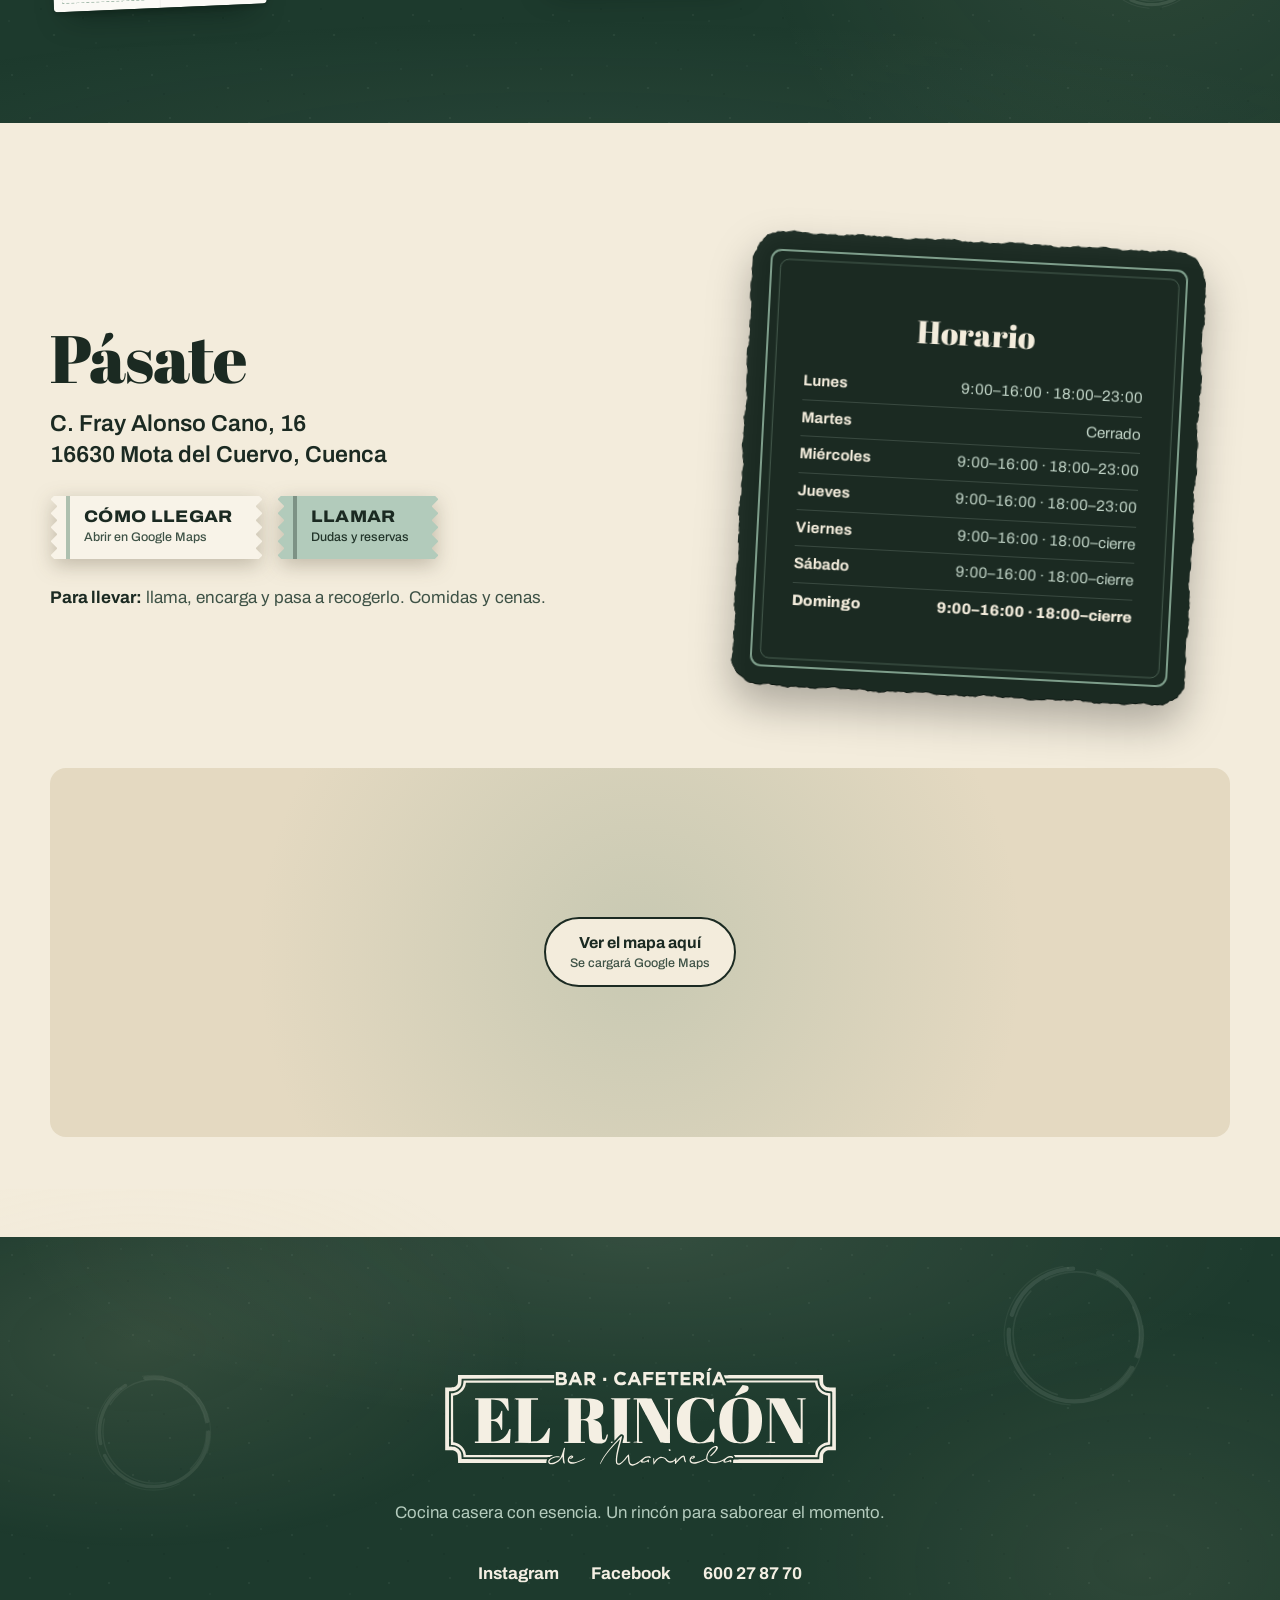
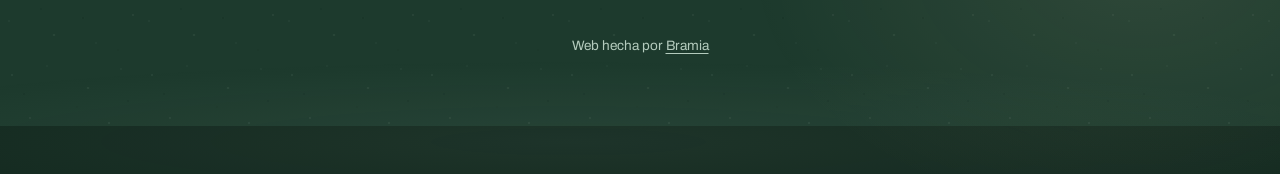
==== commit c85f9168: "Desde el QR, salto instantáneo a la carta Co-Authored-By: Claude Opus 5.5 <noreply@anthropic.com>" ====
--- a/index.html
+++ b/index.html
@@ -25,7 +25,7 @@
   <link rel="preconnect" href="https://fonts.googleapis.com">
   <link rel="preconnect" href="https://fonts.gstatic.com" crossorigin>
   <link rel="stylesheet" href="https://fonts.googleapis.com/css2?family=Abril+Fatface&family=Archivo:wdth,wght@62..125,300..900&display=swap">
-  <link rel="stylesheet" href="css/styles.css?v=20">
+  <link rel="stylesheet" href="css/styles.css?v=21">
 
   <script type="application/ld+json">
   {
@@ -371,7 +371,7 @@
     <a class="dock__btn" href="#carta">Carta</a>
   </nav>
 
-  <script src="js/data.js?v=20"></script>
-  <script src="js/app.js?v=20"></script>
+  <script src="js/data.js?v=21"></script>
+  <script src="js/app.js?v=21"></script>
 </body>
 </html>
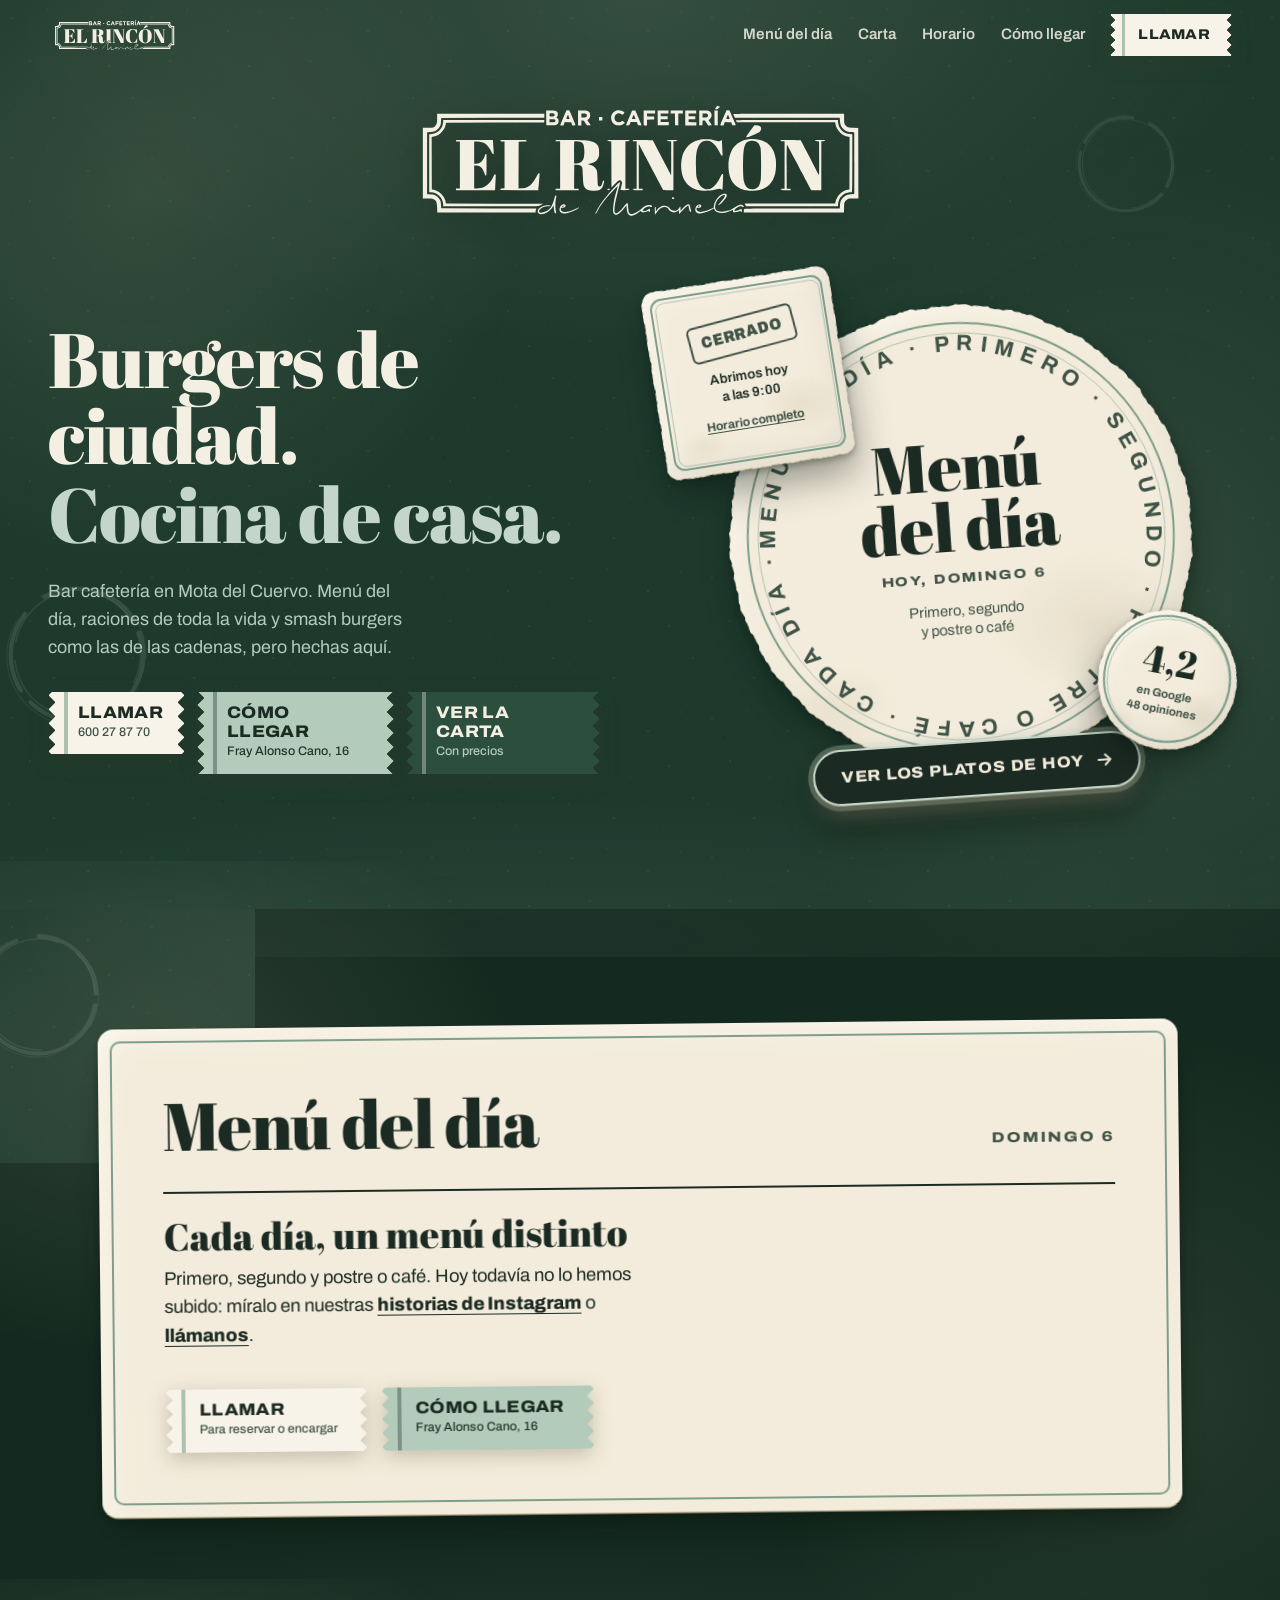
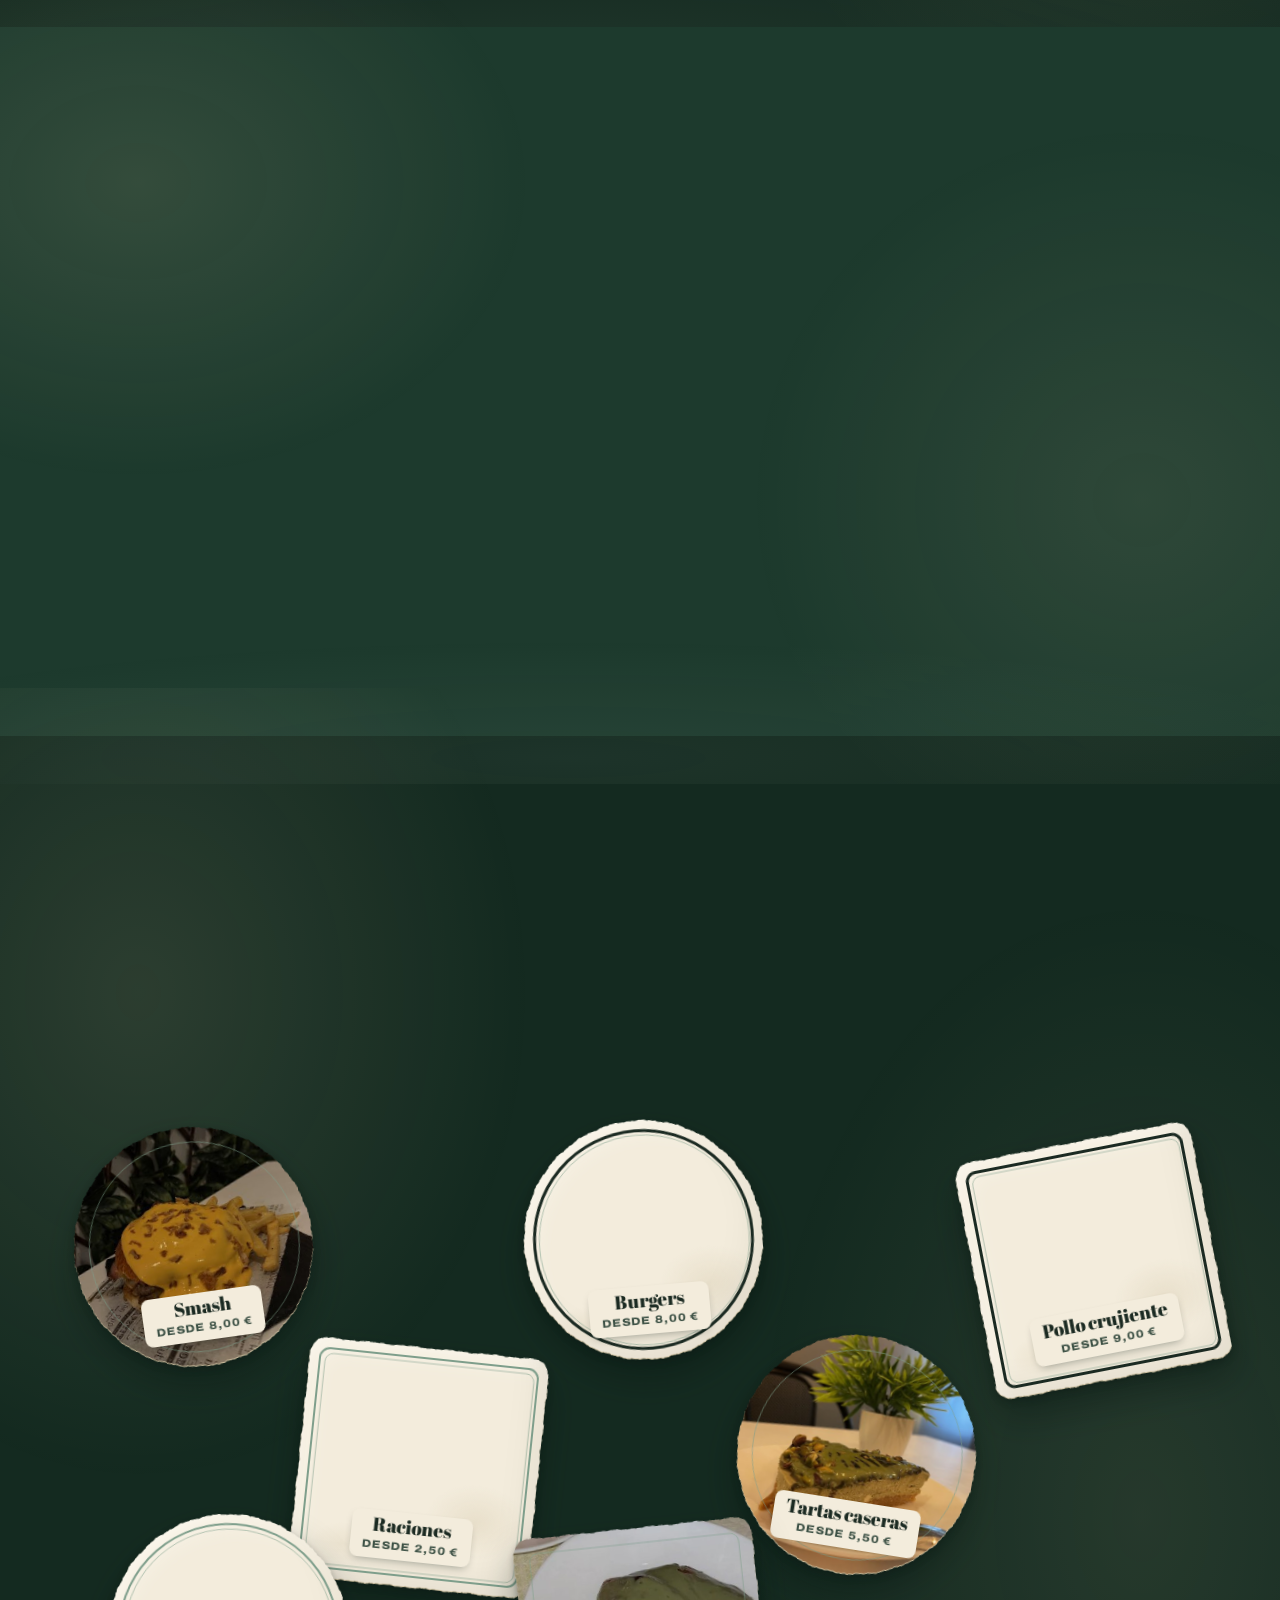
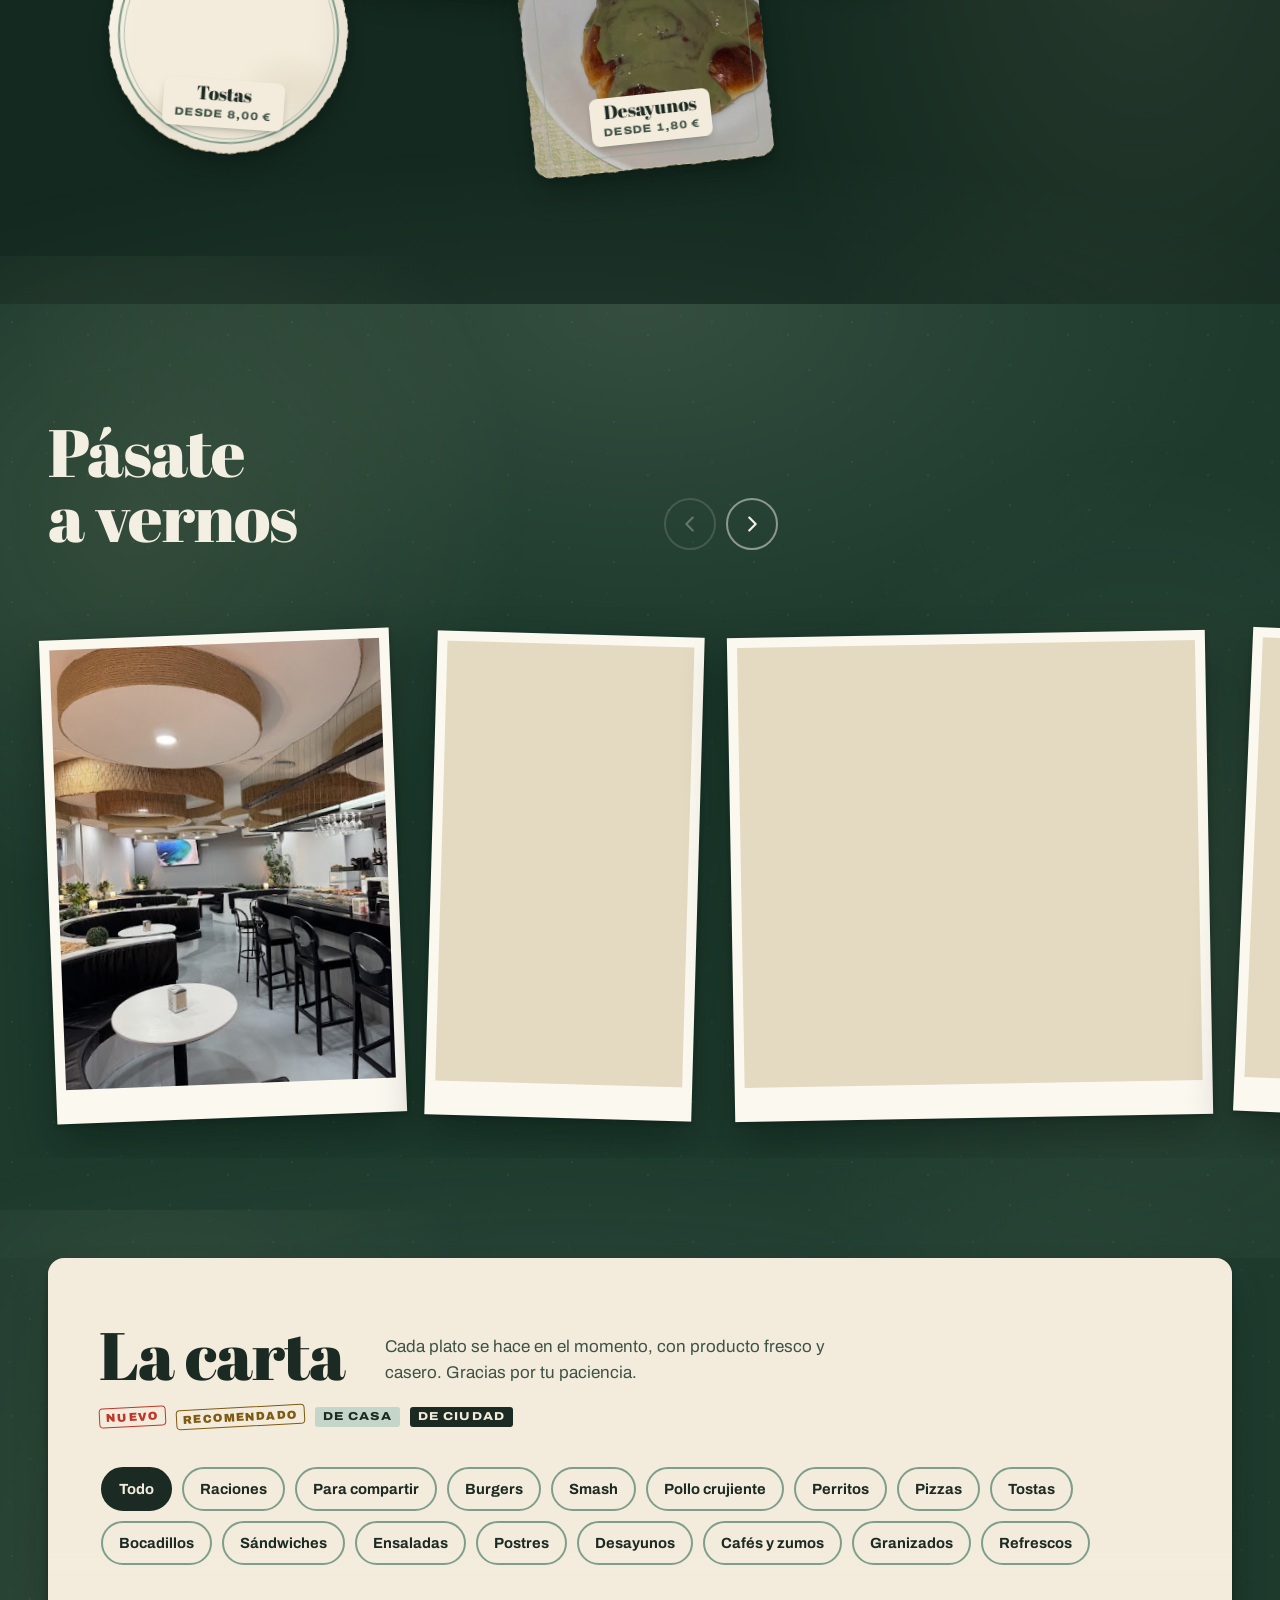
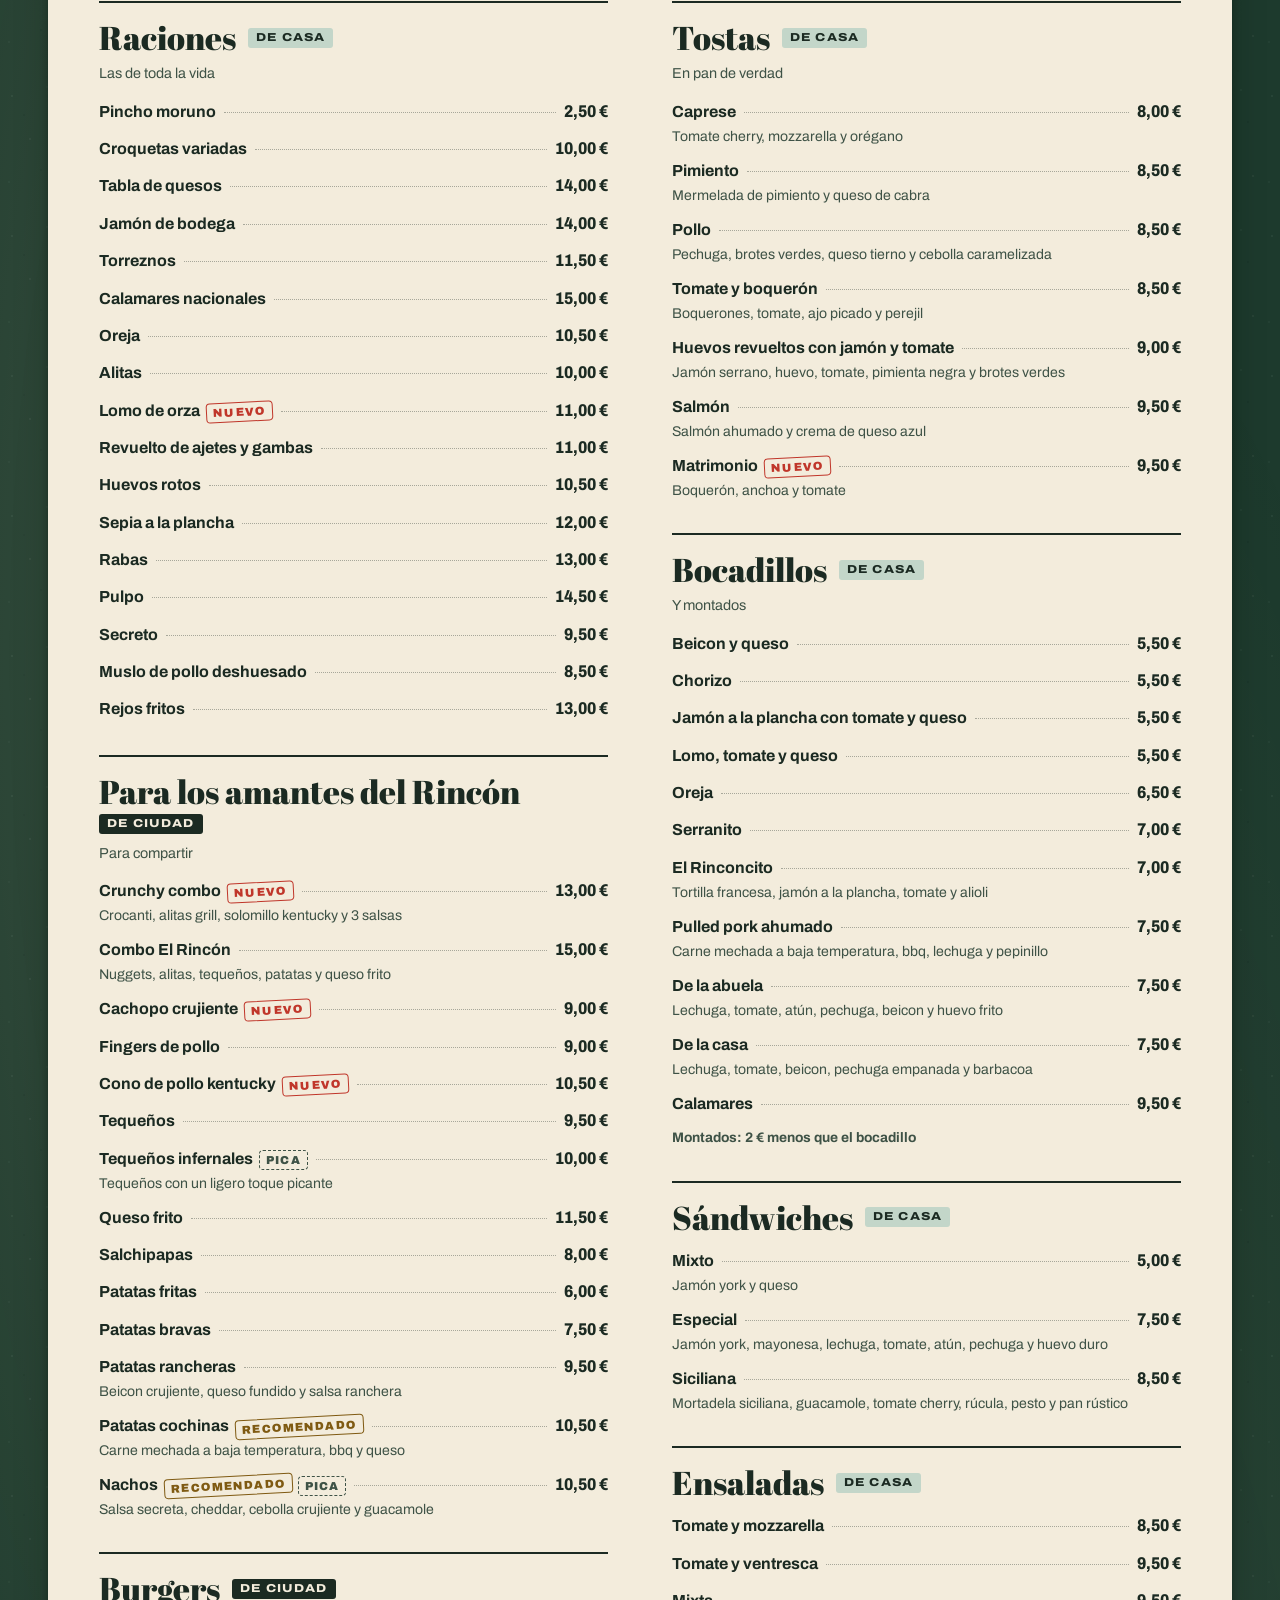
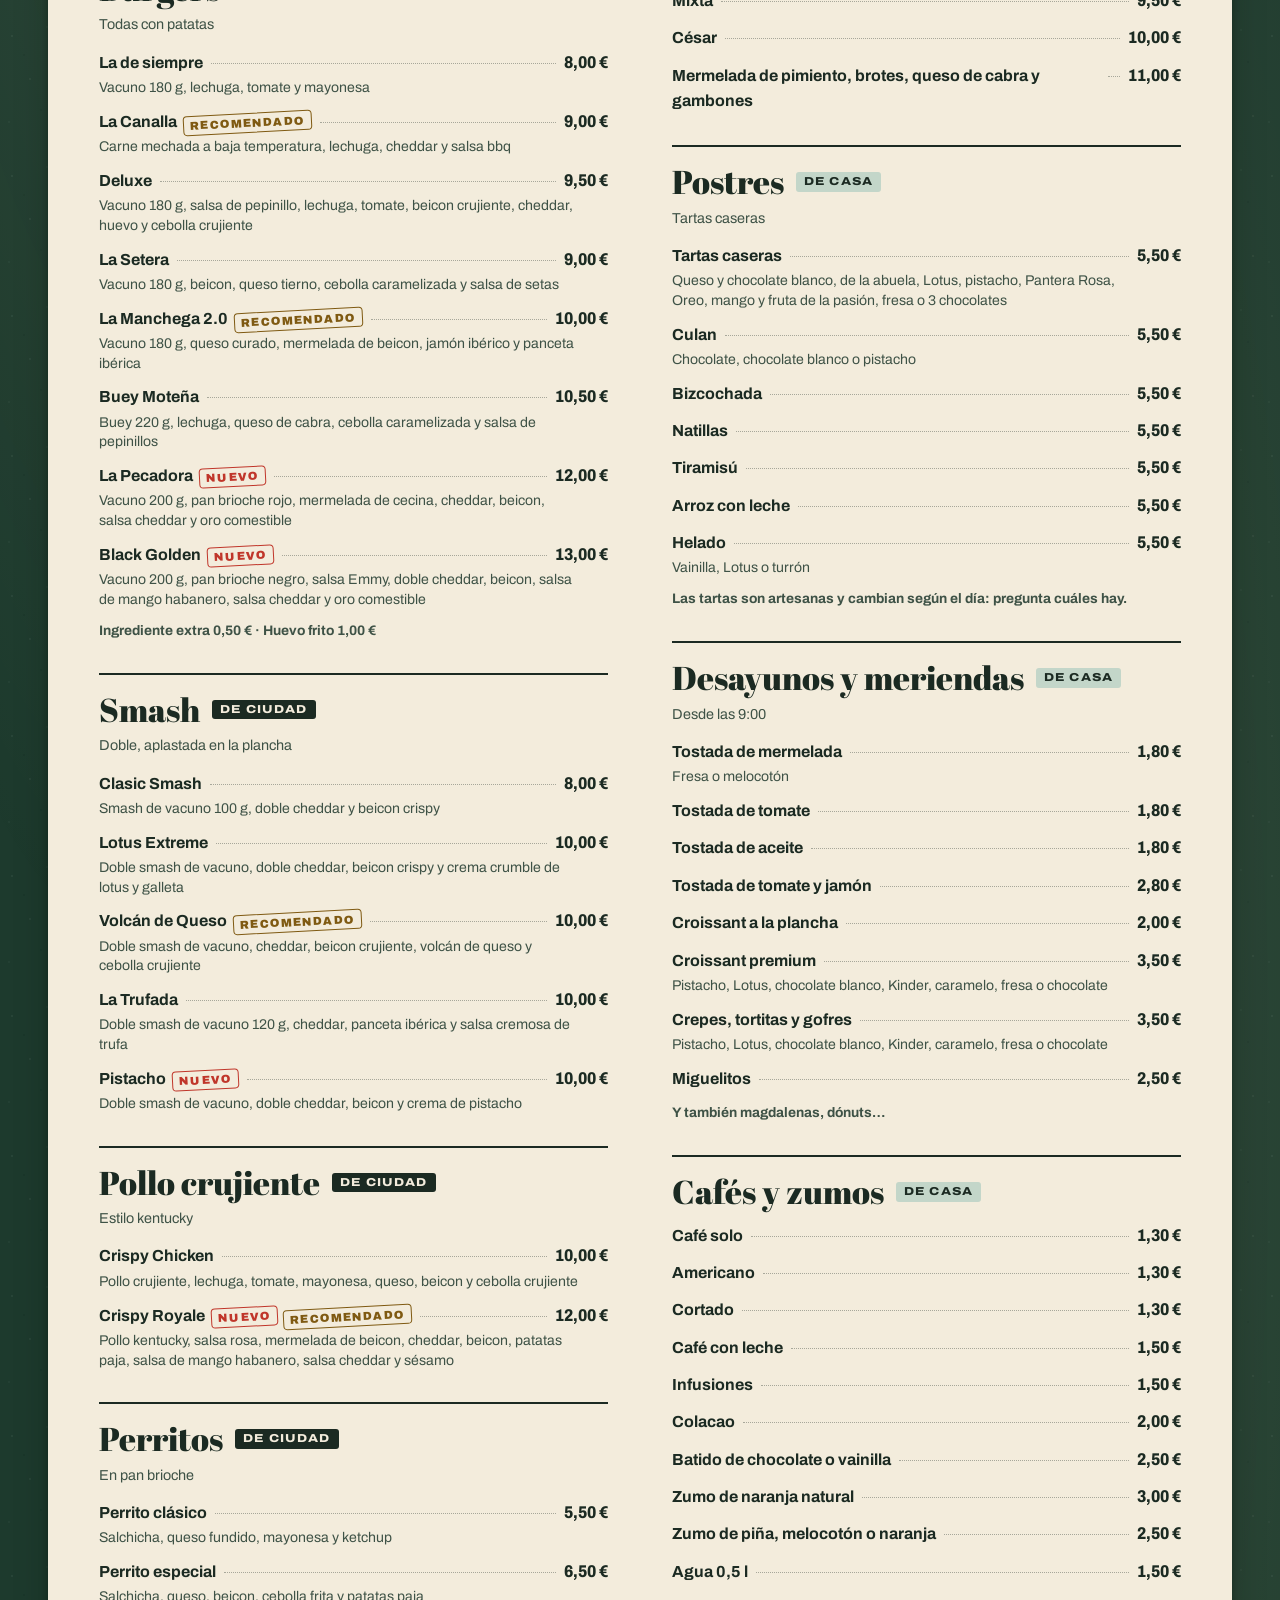
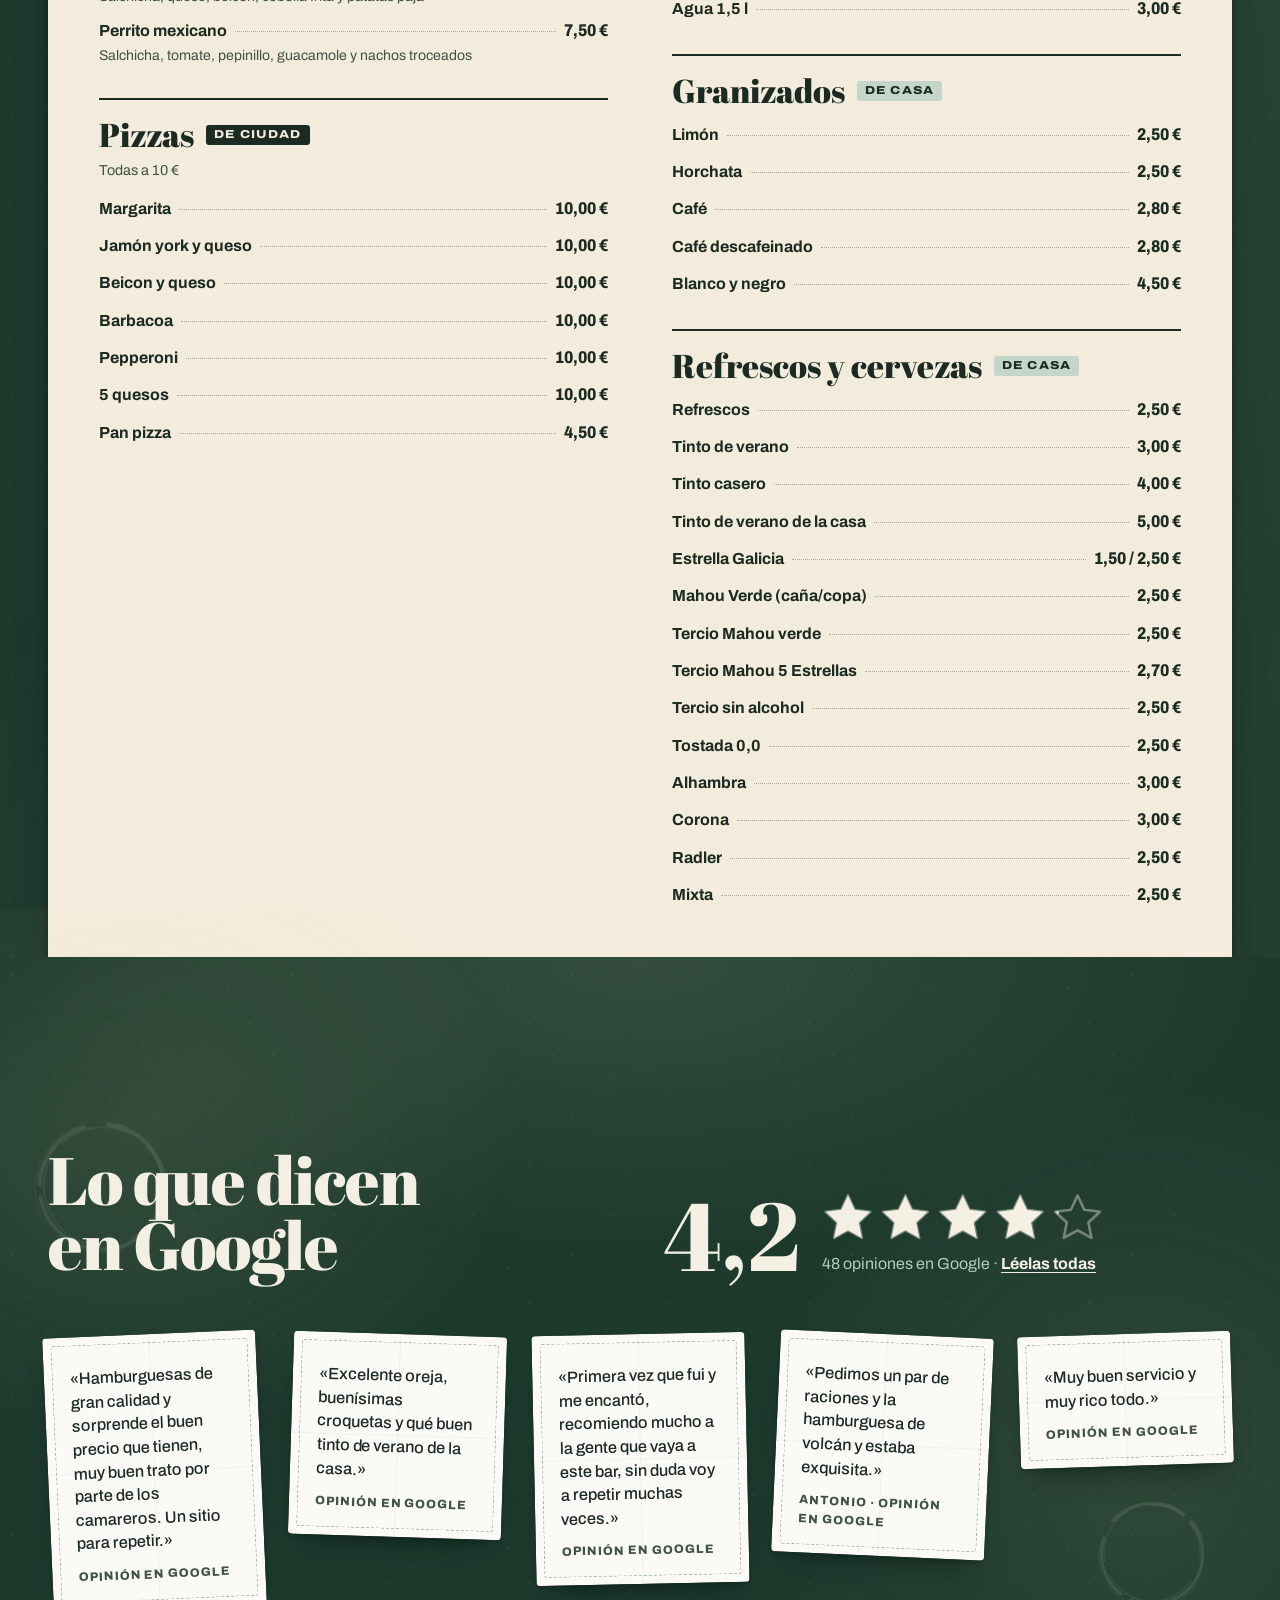
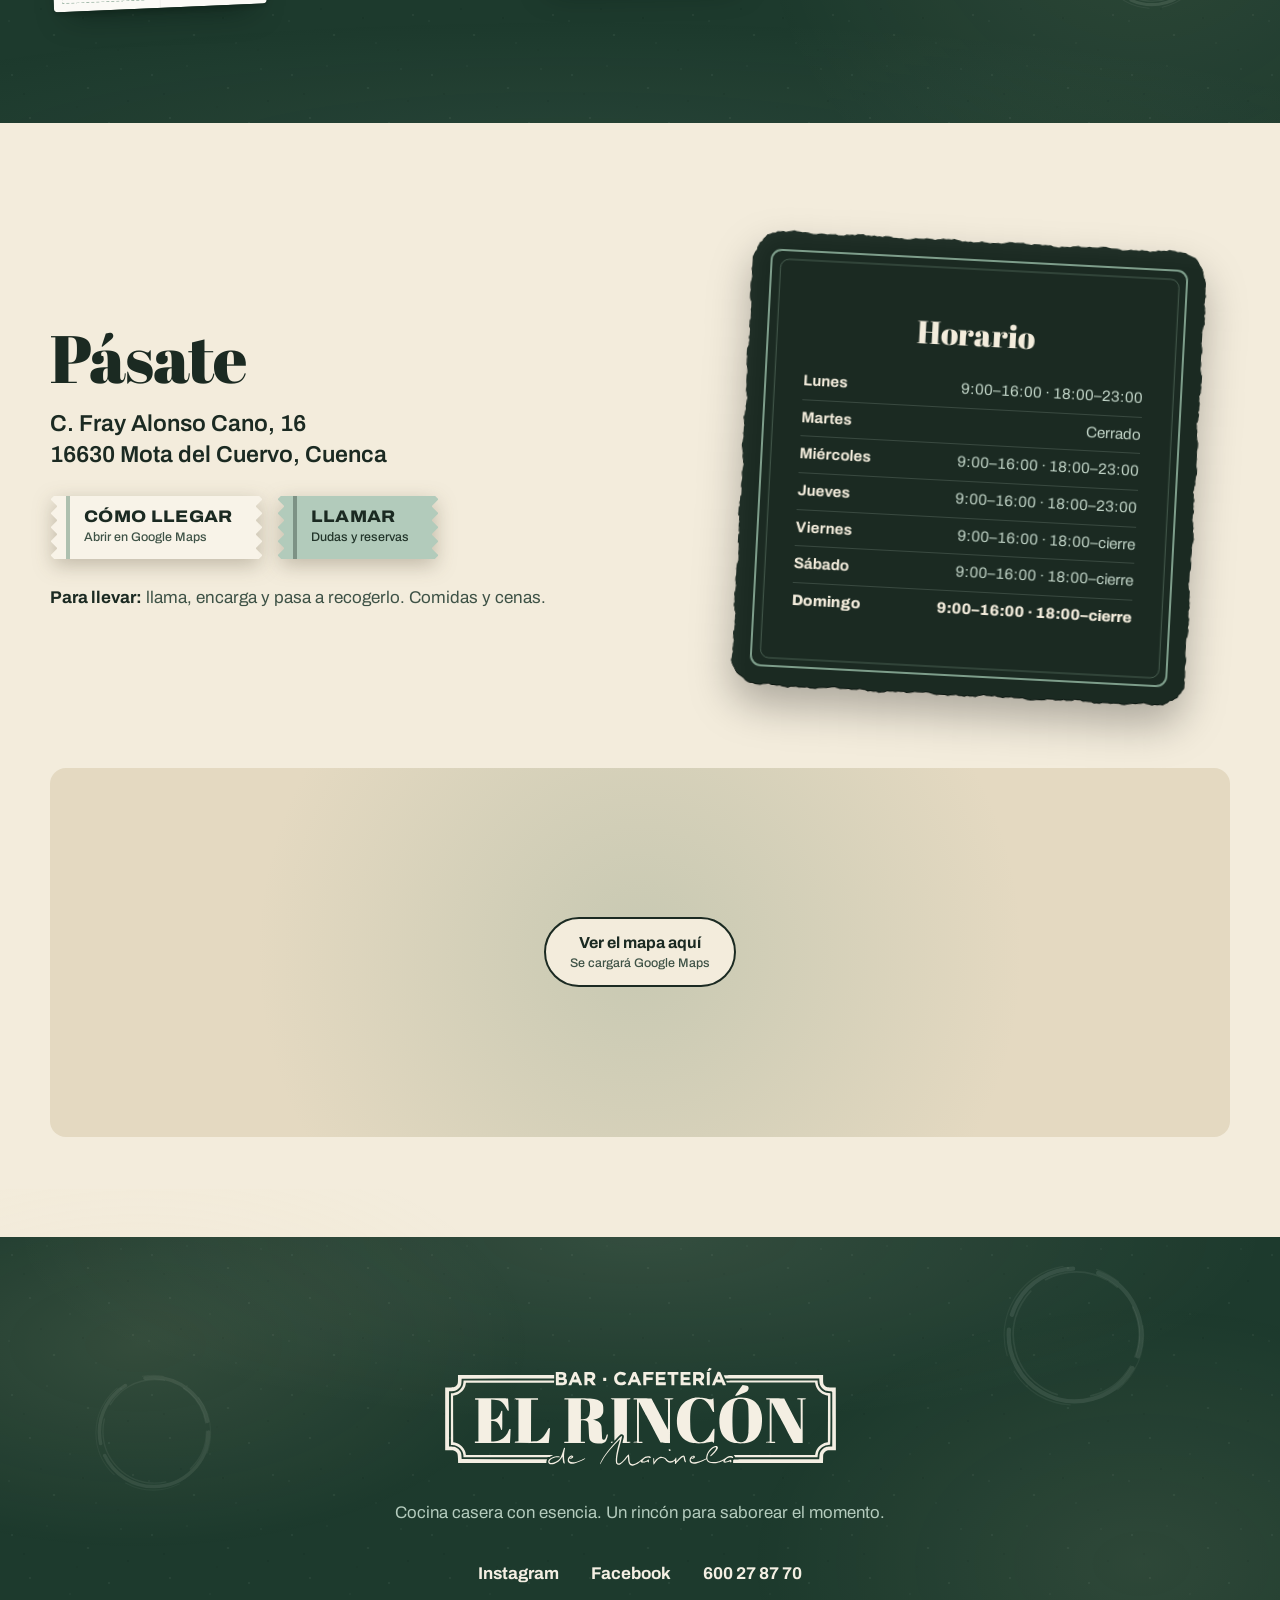
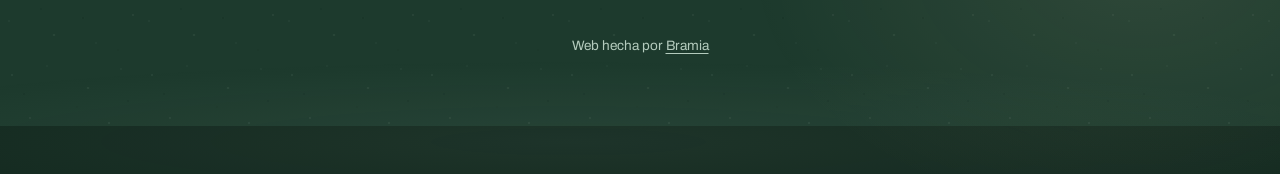
==== commit c85a53c4: "Salto a la carta desde el QR sin depender de requestAnimationFrame Co-Authored-By: Claude Opus 5.5 <" ====
--- a/index.html
+++ b/index.html
@@ -25,7 +25,7 @@
   <link rel="preconnect" href="https://fonts.googleapis.com">
   <link rel="preconnect" href="https://fonts.gstatic.com" crossorigin>
   <link rel="stylesheet" href="https://fonts.googleapis.com/css2?family=Abril+Fatface&family=Archivo:wdth,wght@62..125,300..900&display=swap">
-  <link rel="stylesheet" href="css/styles.css?v=21">
+  <link rel="stylesheet" href="css/styles.css?v=22">
 
   <script type="application/ld+json">
   {
@@ -371,7 +371,7 @@
     <a class="dock__btn" href="#carta">Carta</a>
   </nav>
 
-  <script src="js/data.js?v=21"></script>
-  <script src="js/app.js?v=21"></script>
+  <script src="js/data.js?v=22"></script>
+  <script src="js/app.js?v=22"></script>
 </body>
 </html>
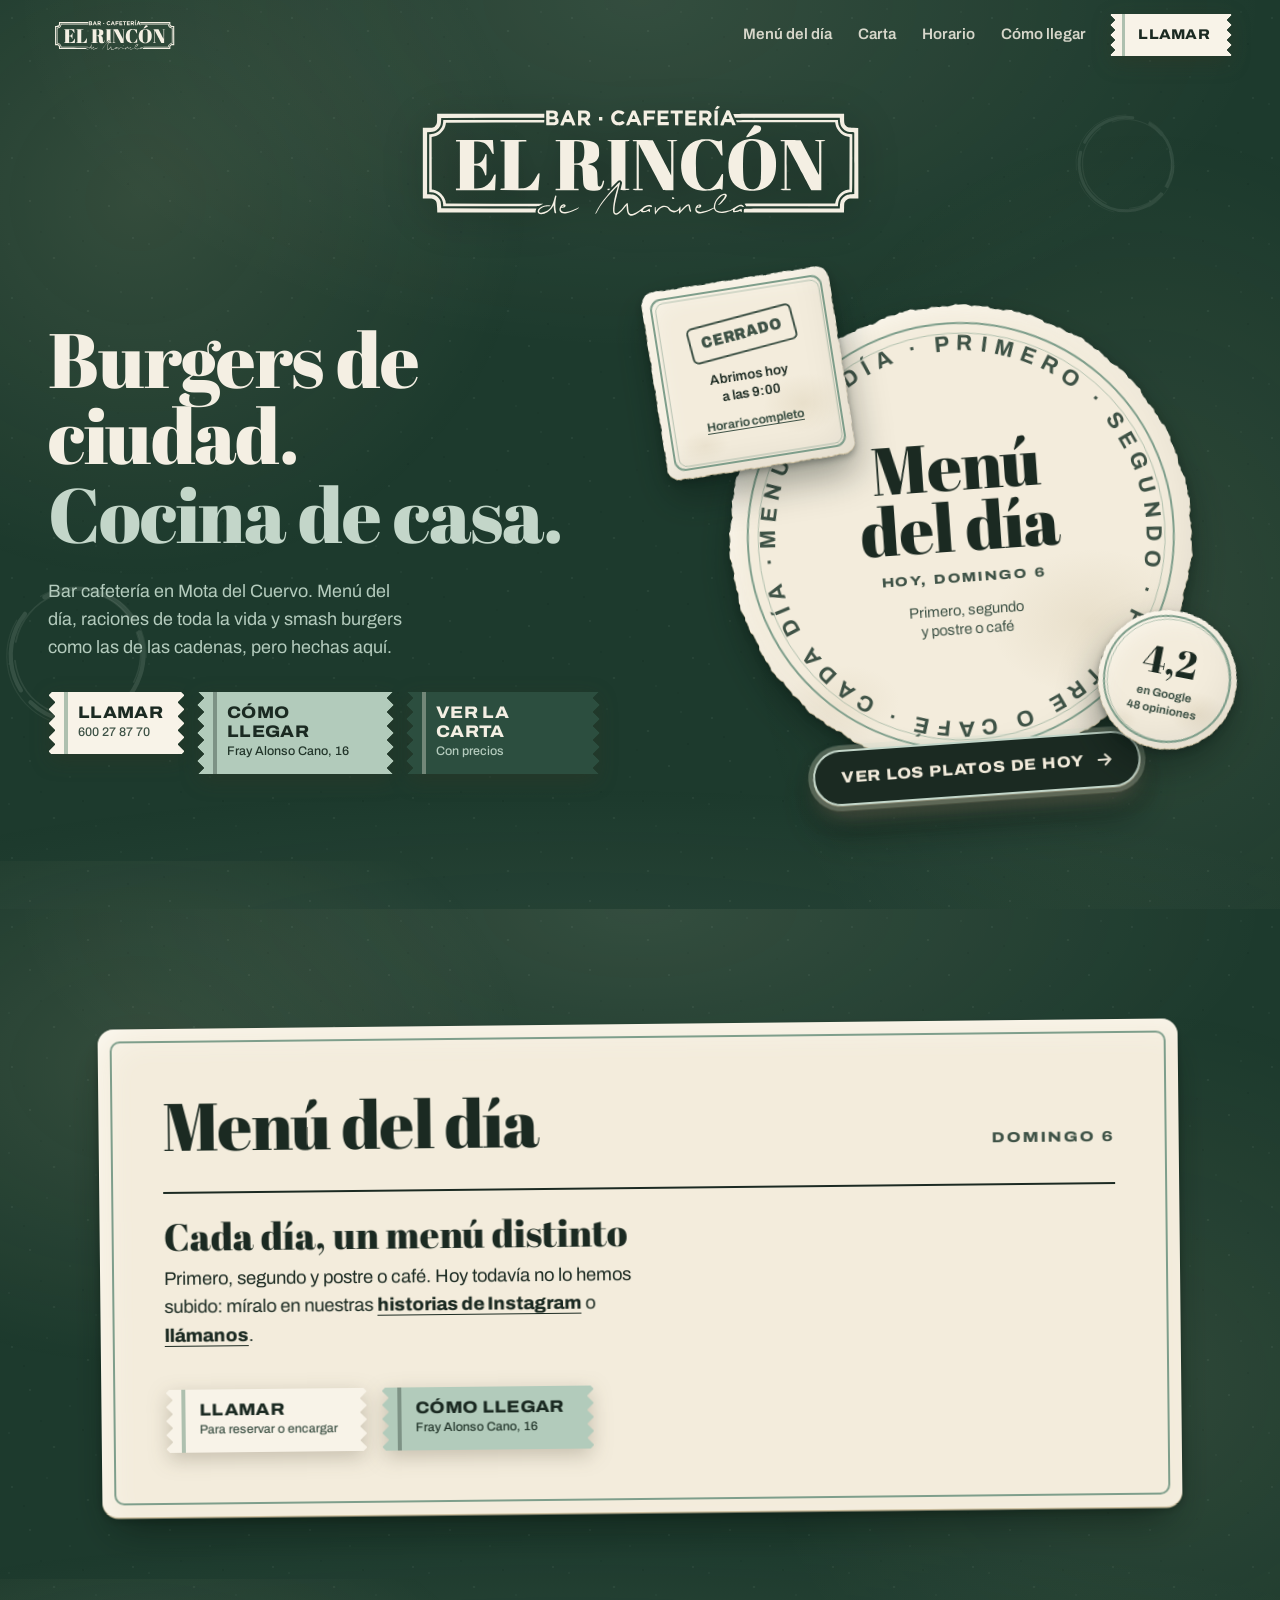
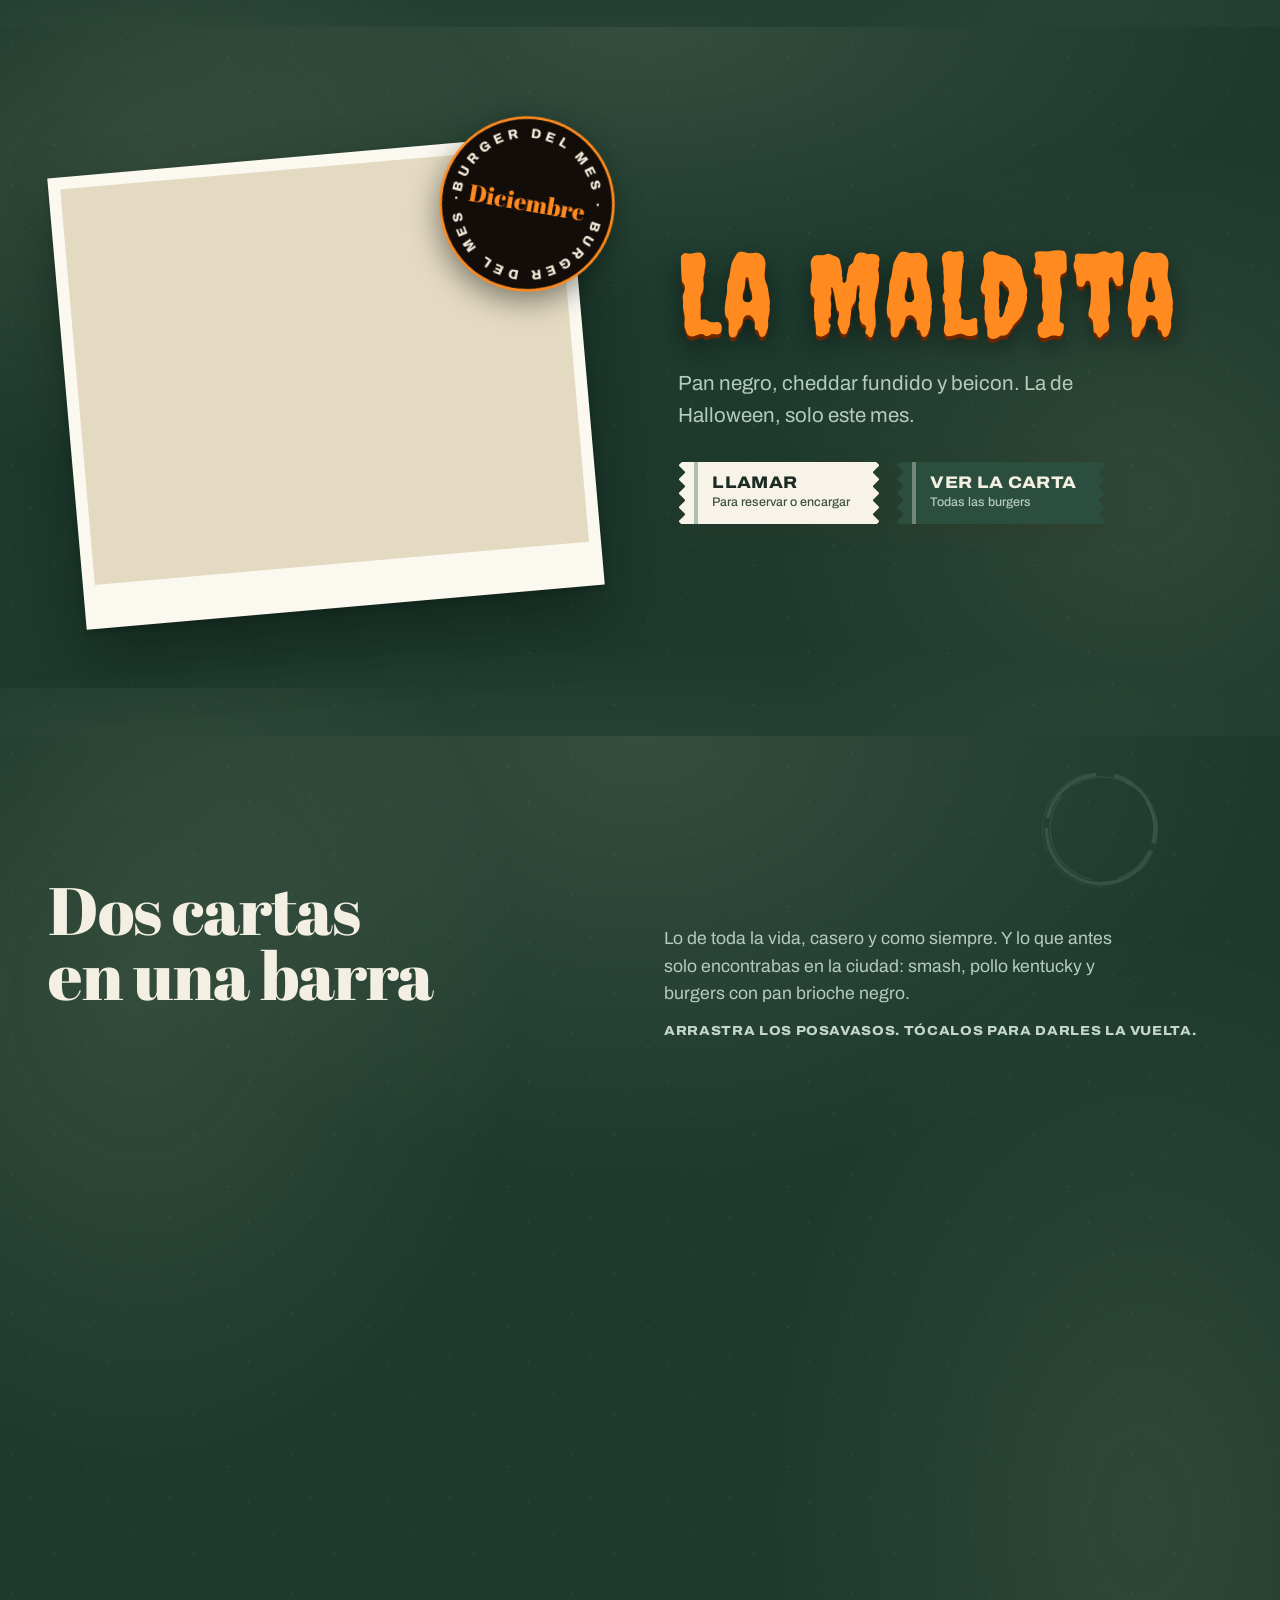
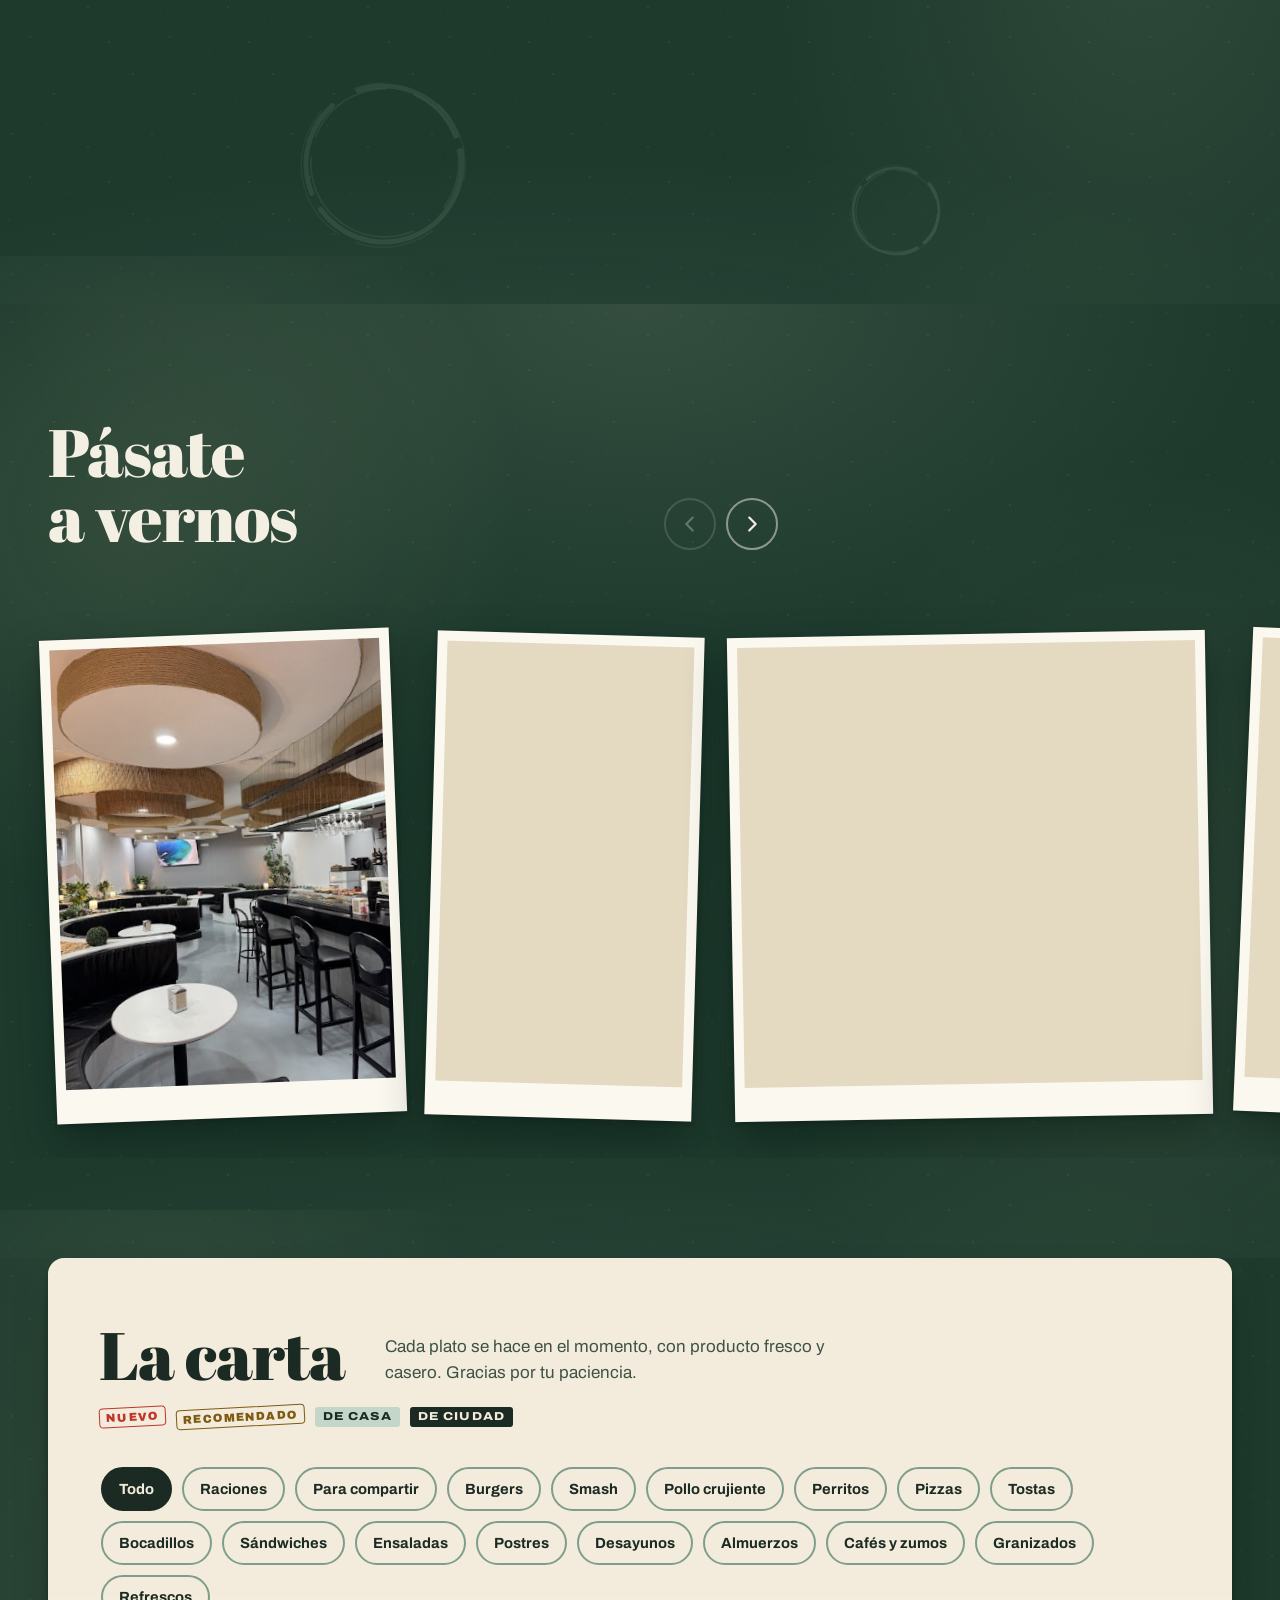
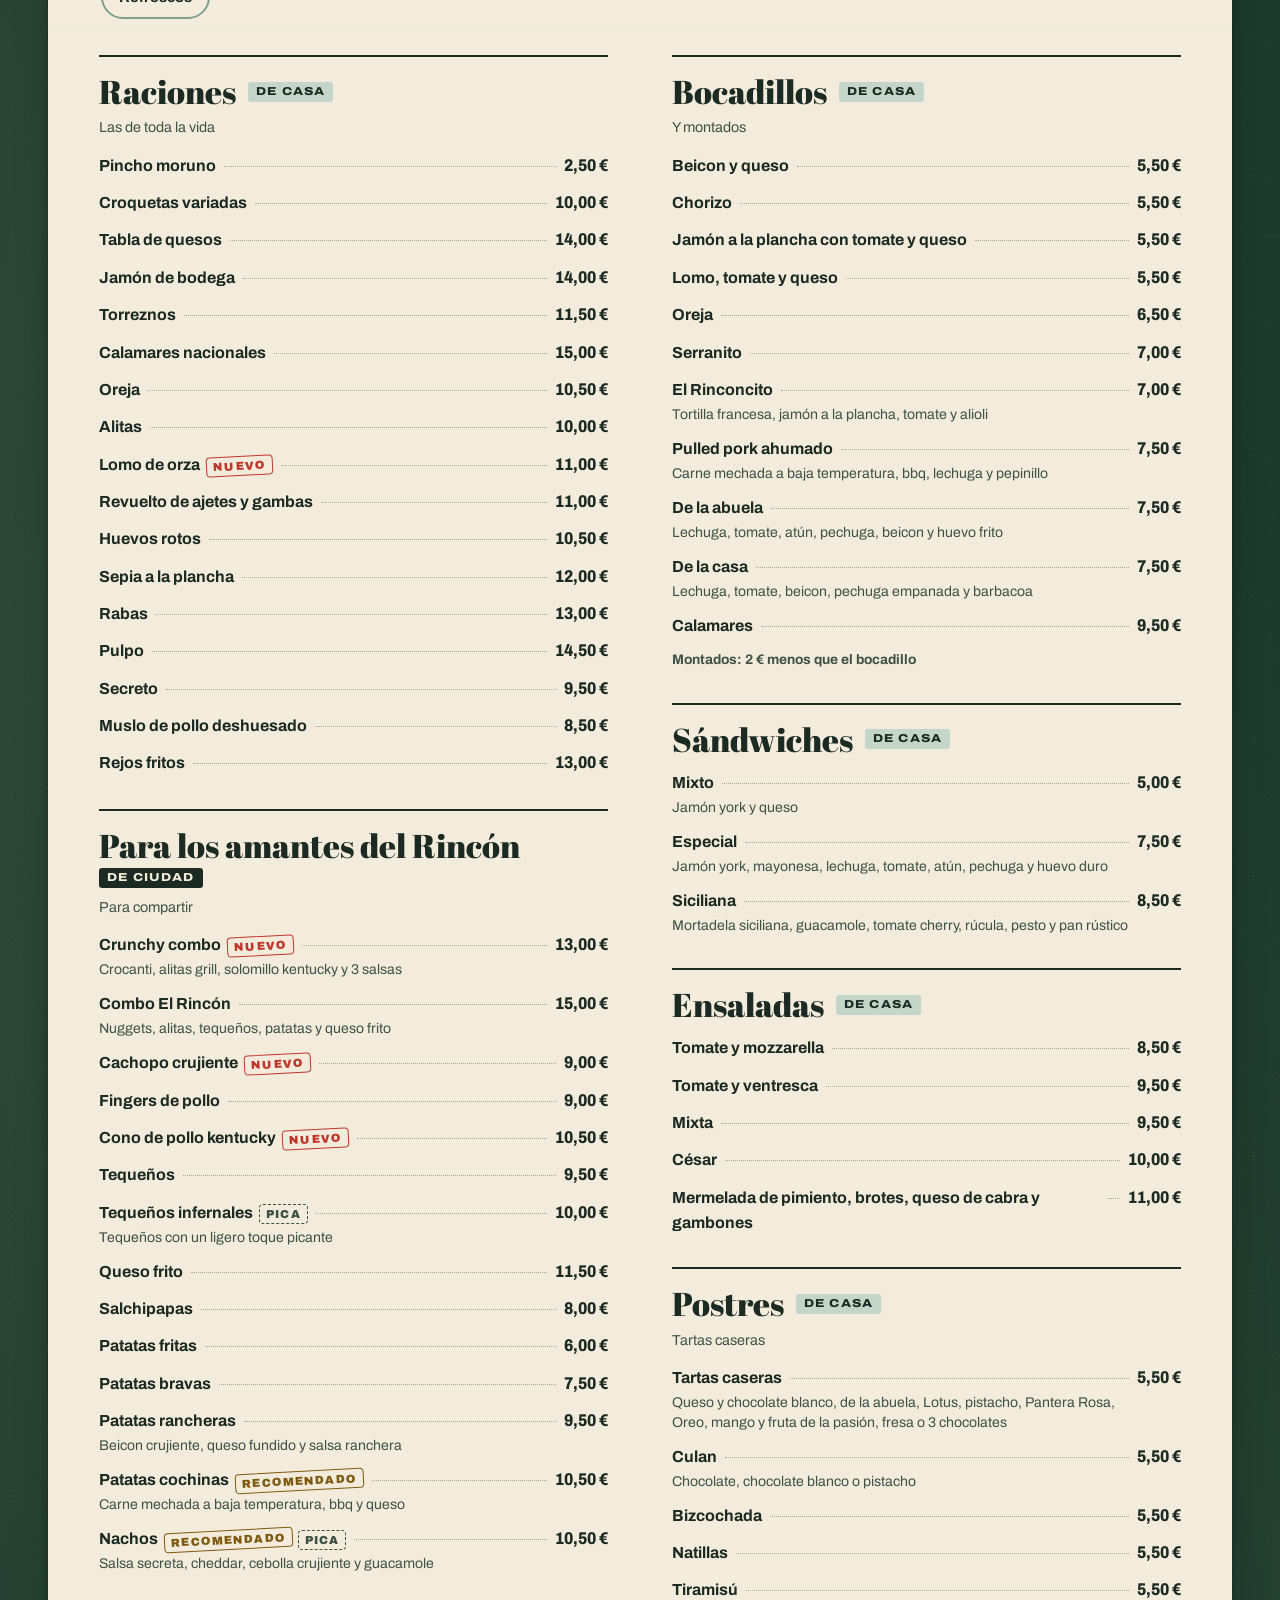
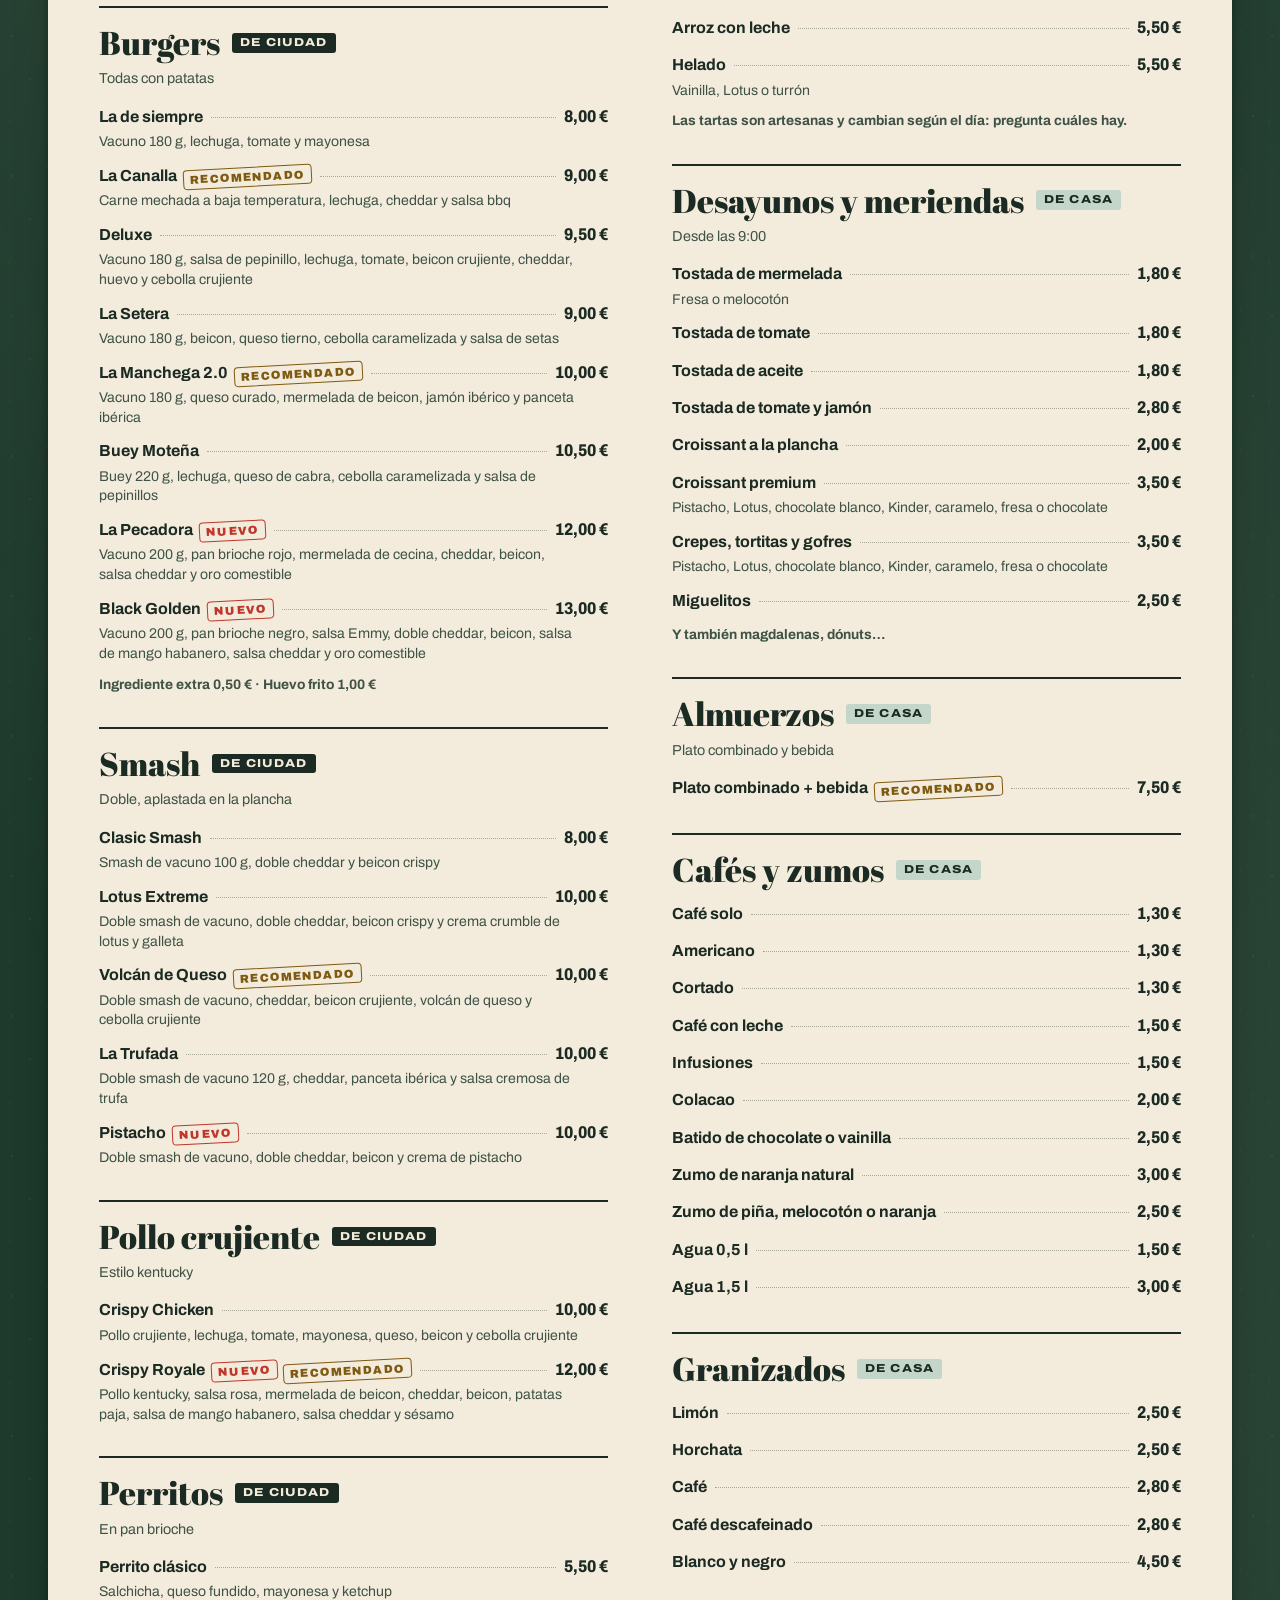
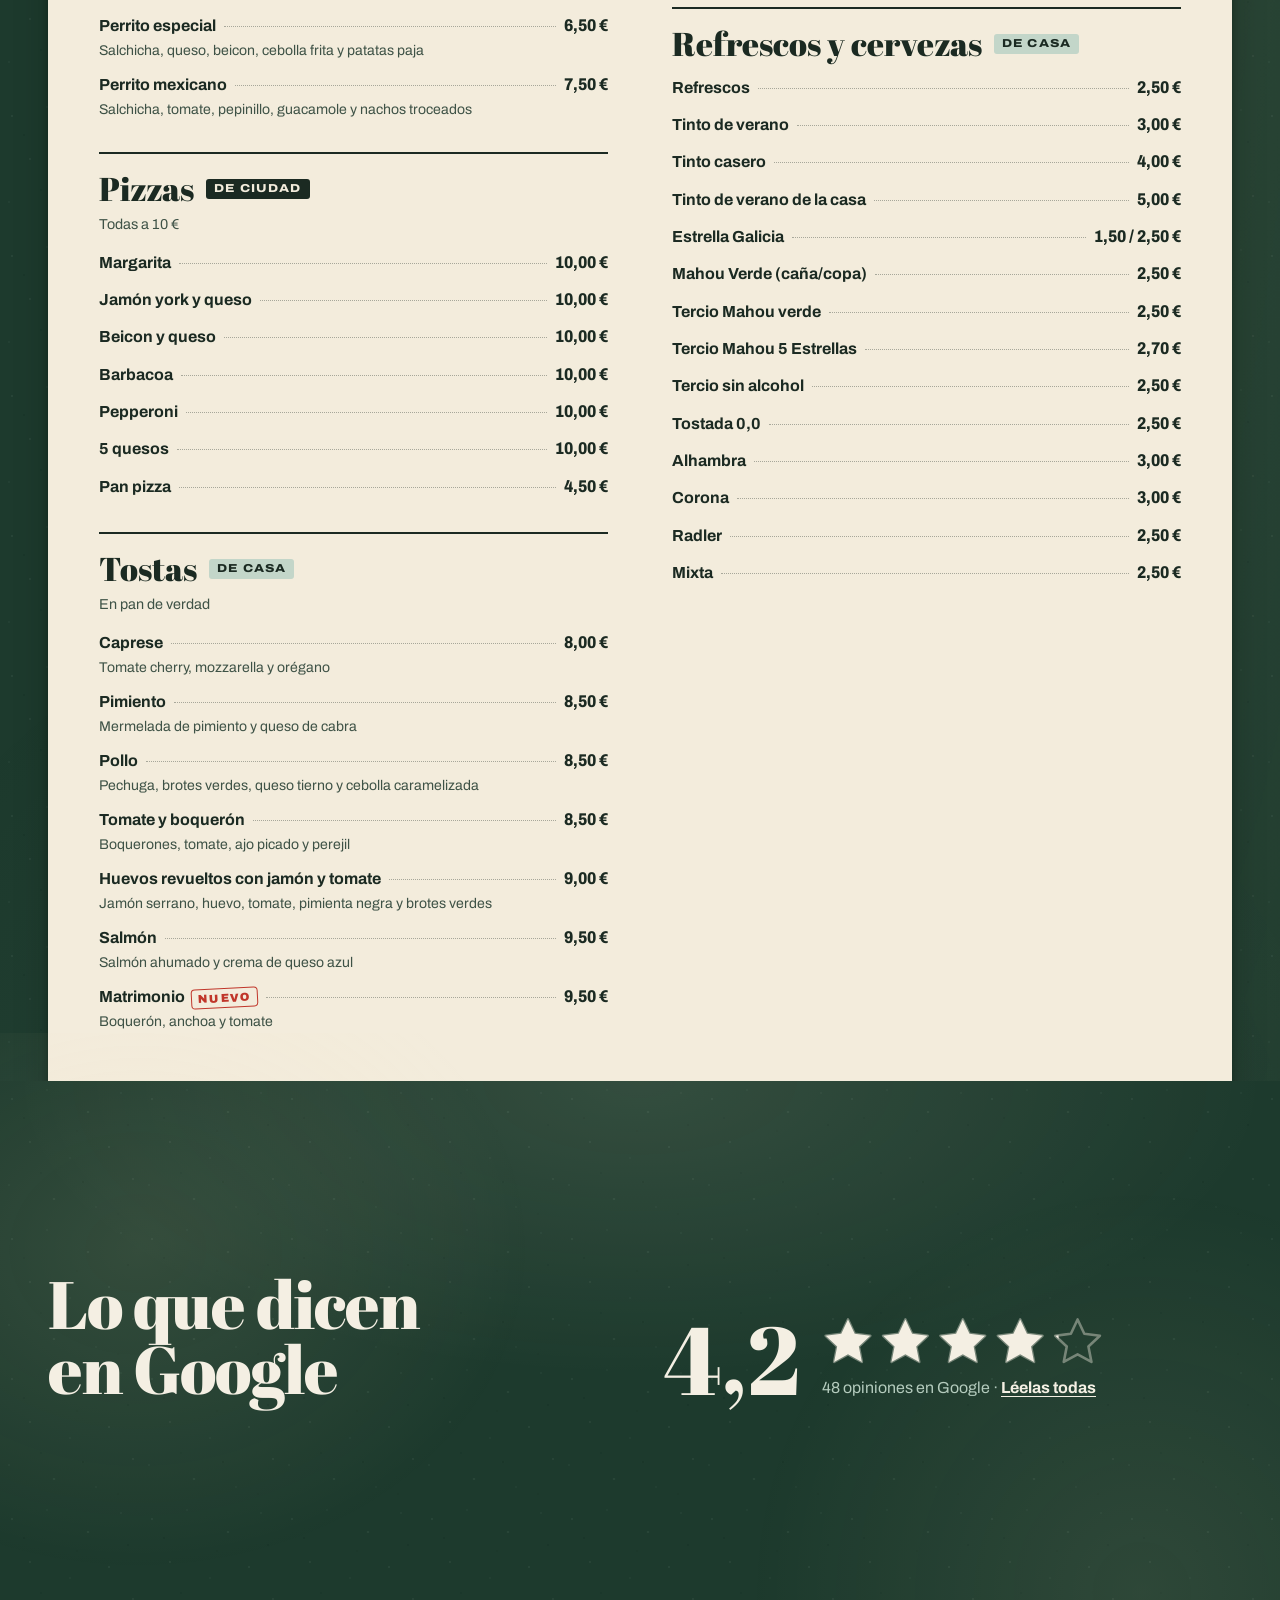
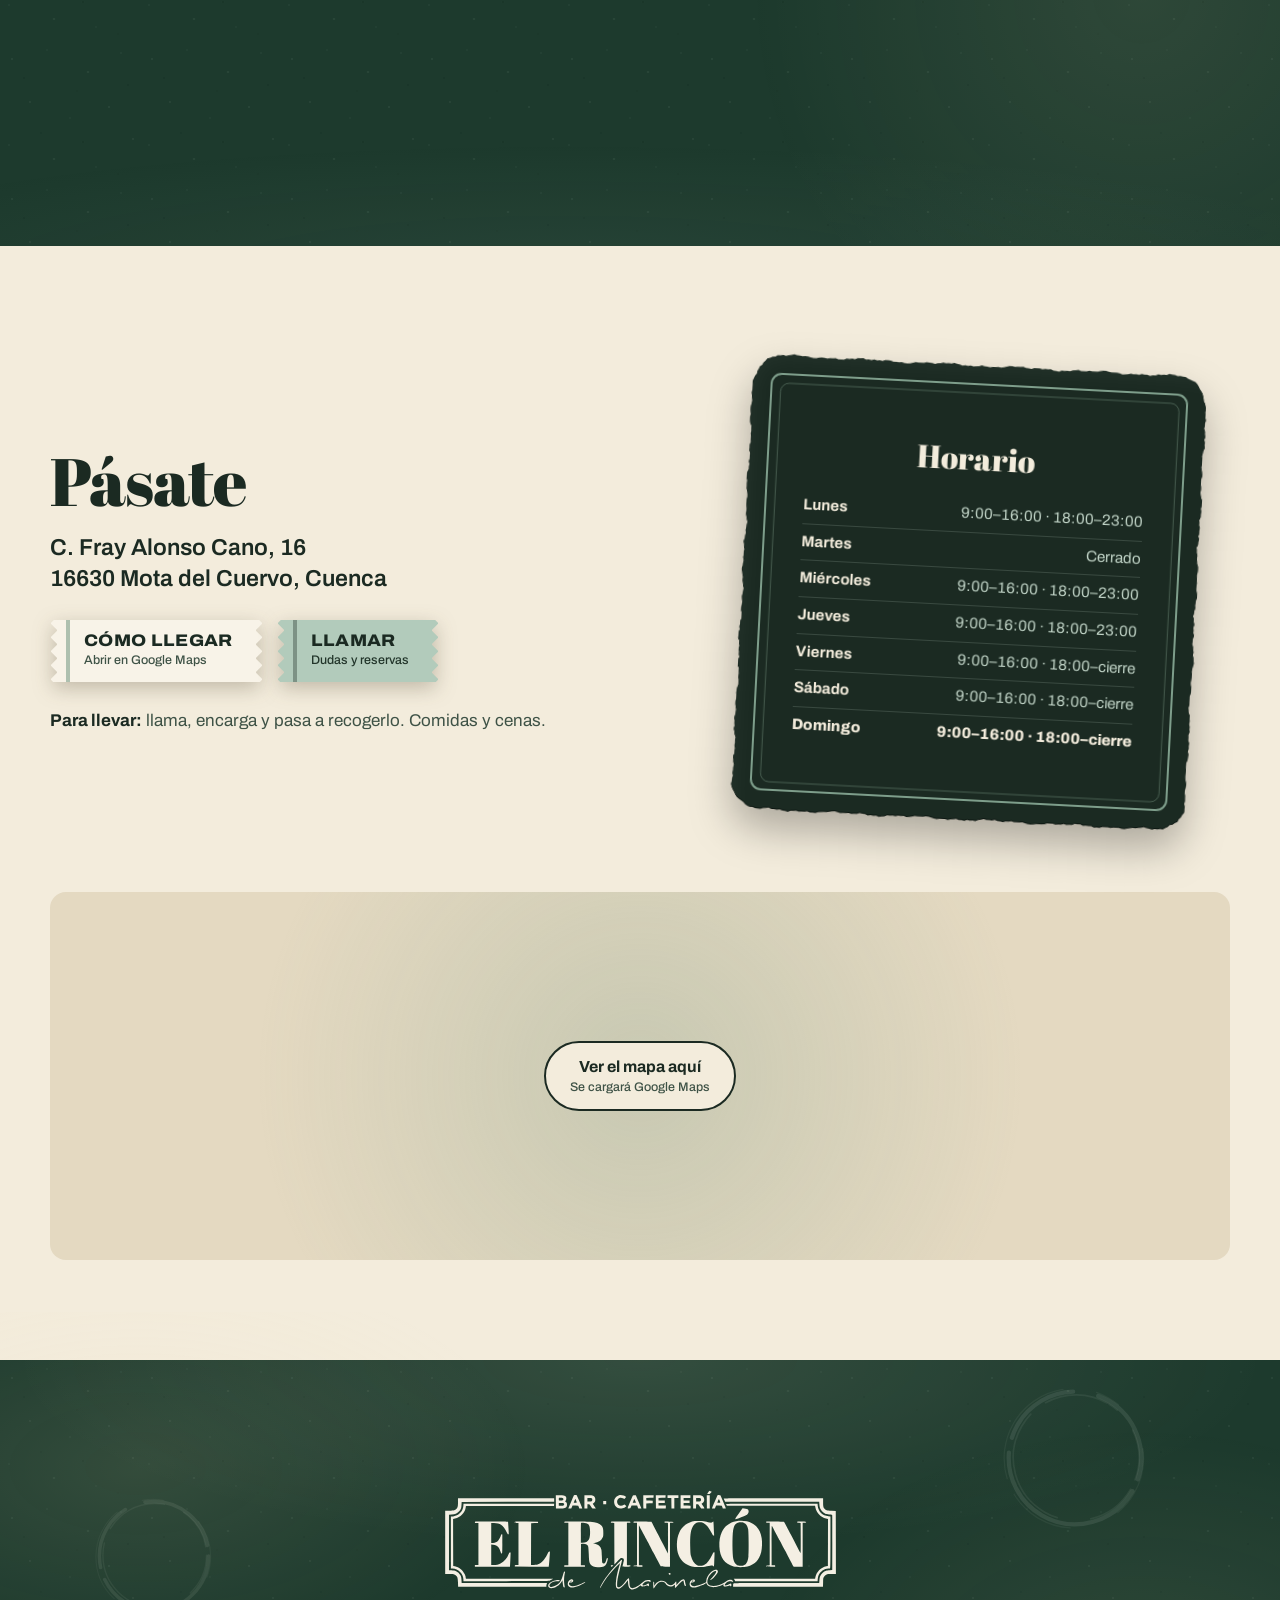
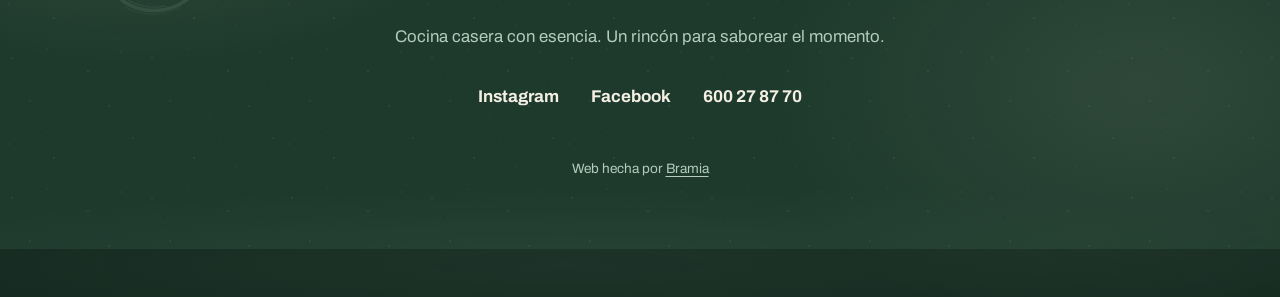
==== commit c4e3156e: "Carta: almuerzo, plato combinado + bebida 7,50 € Co-Authored-By: Claude Opus 5.5 <noreply@anthropic." ====
--- a/index.html
+++ b/index.html
@@ -25,7 +25,7 @@
   <link rel="preconnect" href="https://fonts.googleapis.com">
   <link rel="preconnect" href="https://fonts.gstatic.com" crossorigin>
   <link rel="stylesheet" href="https://fonts.googleapis.com/css2?family=Abril+Fatface&family=Archivo:wdth,wght@62..125,300..900&display=swap">
-  <link rel="stylesheet" href="css/styles.css?v=22">
+  <link rel="stylesheet" href="css/styles.css?v=23">
 
   <script type="application/ld+json">
   {
@@ -371,7 +371,7 @@
     <a class="dock__btn" href="#carta">Carta</a>
   </nav>
 
-  <script src="js/data.js?v=22"></script>
-  <script src="js/app.js?v=22"></script>
+  <script src="js/data.js?v=23"></script>
+  <script src="js/app.js?v=23"></script>
 </body>
 </html>
